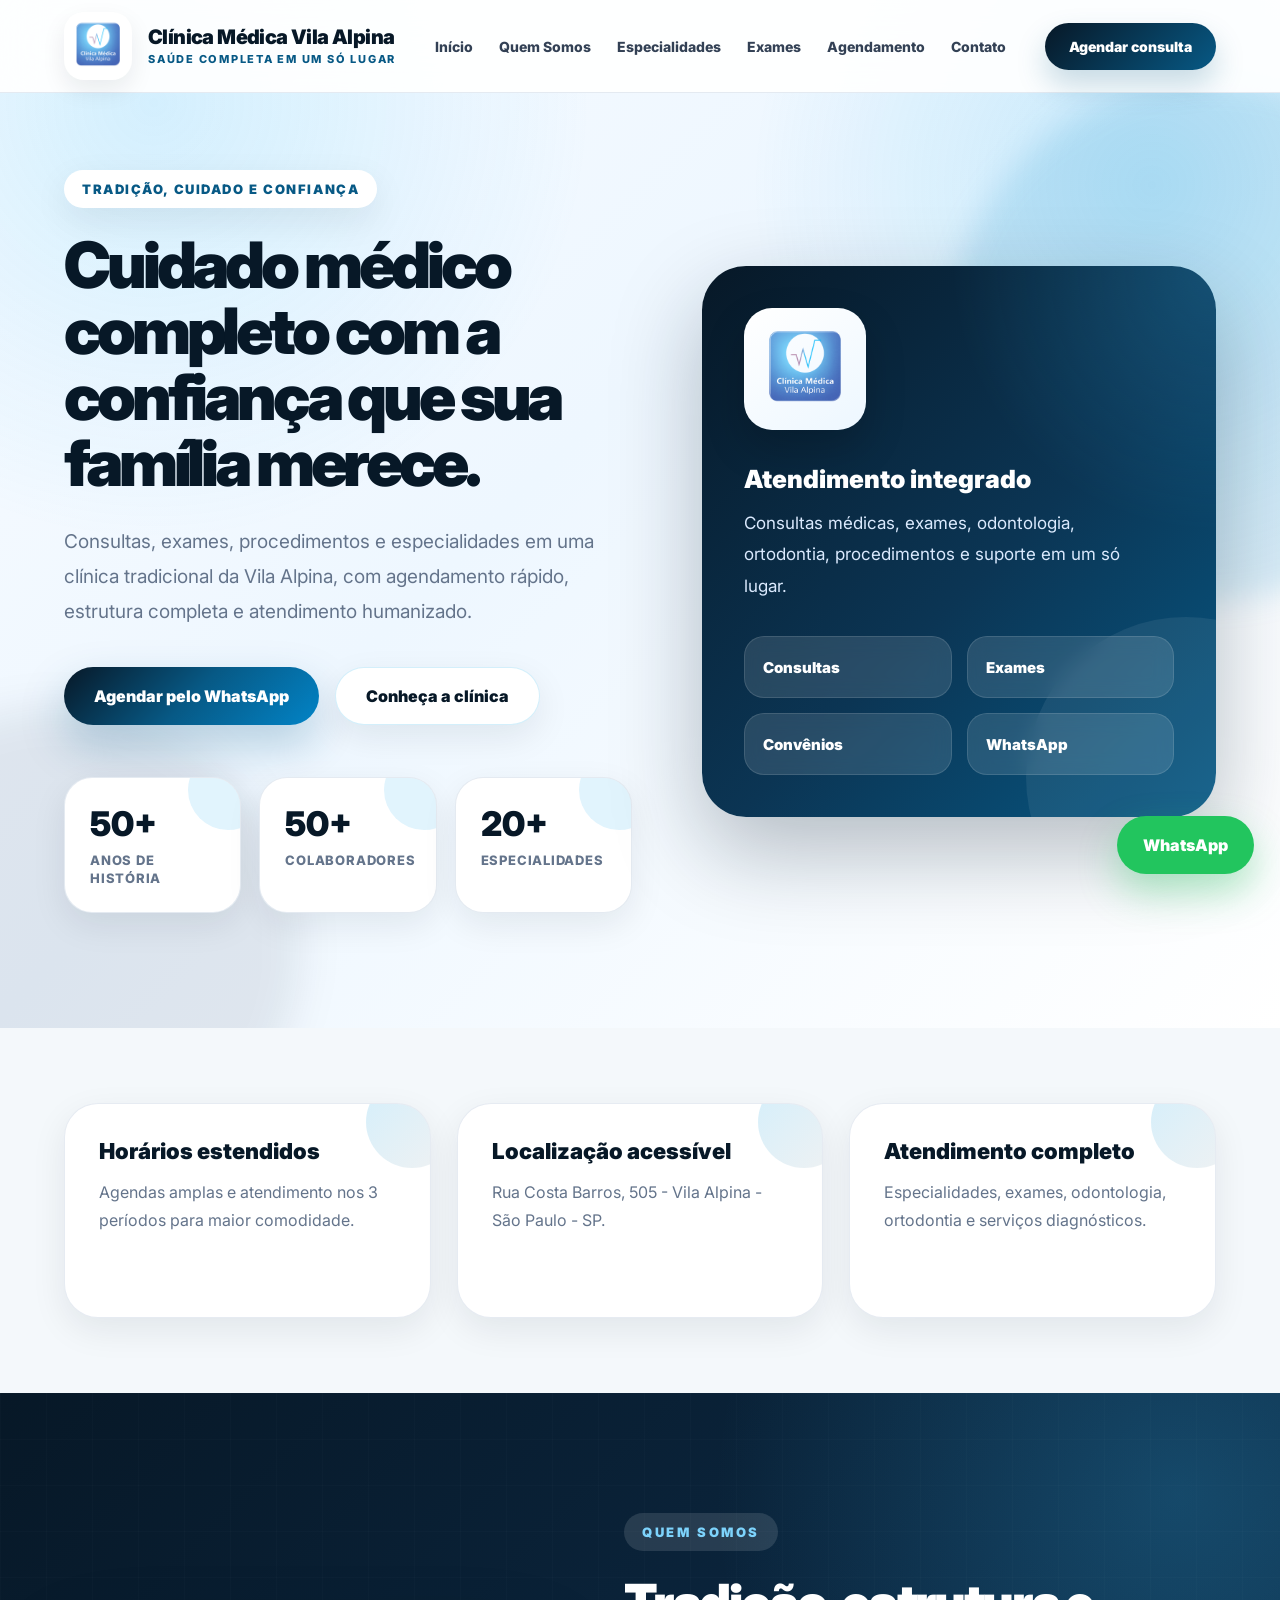
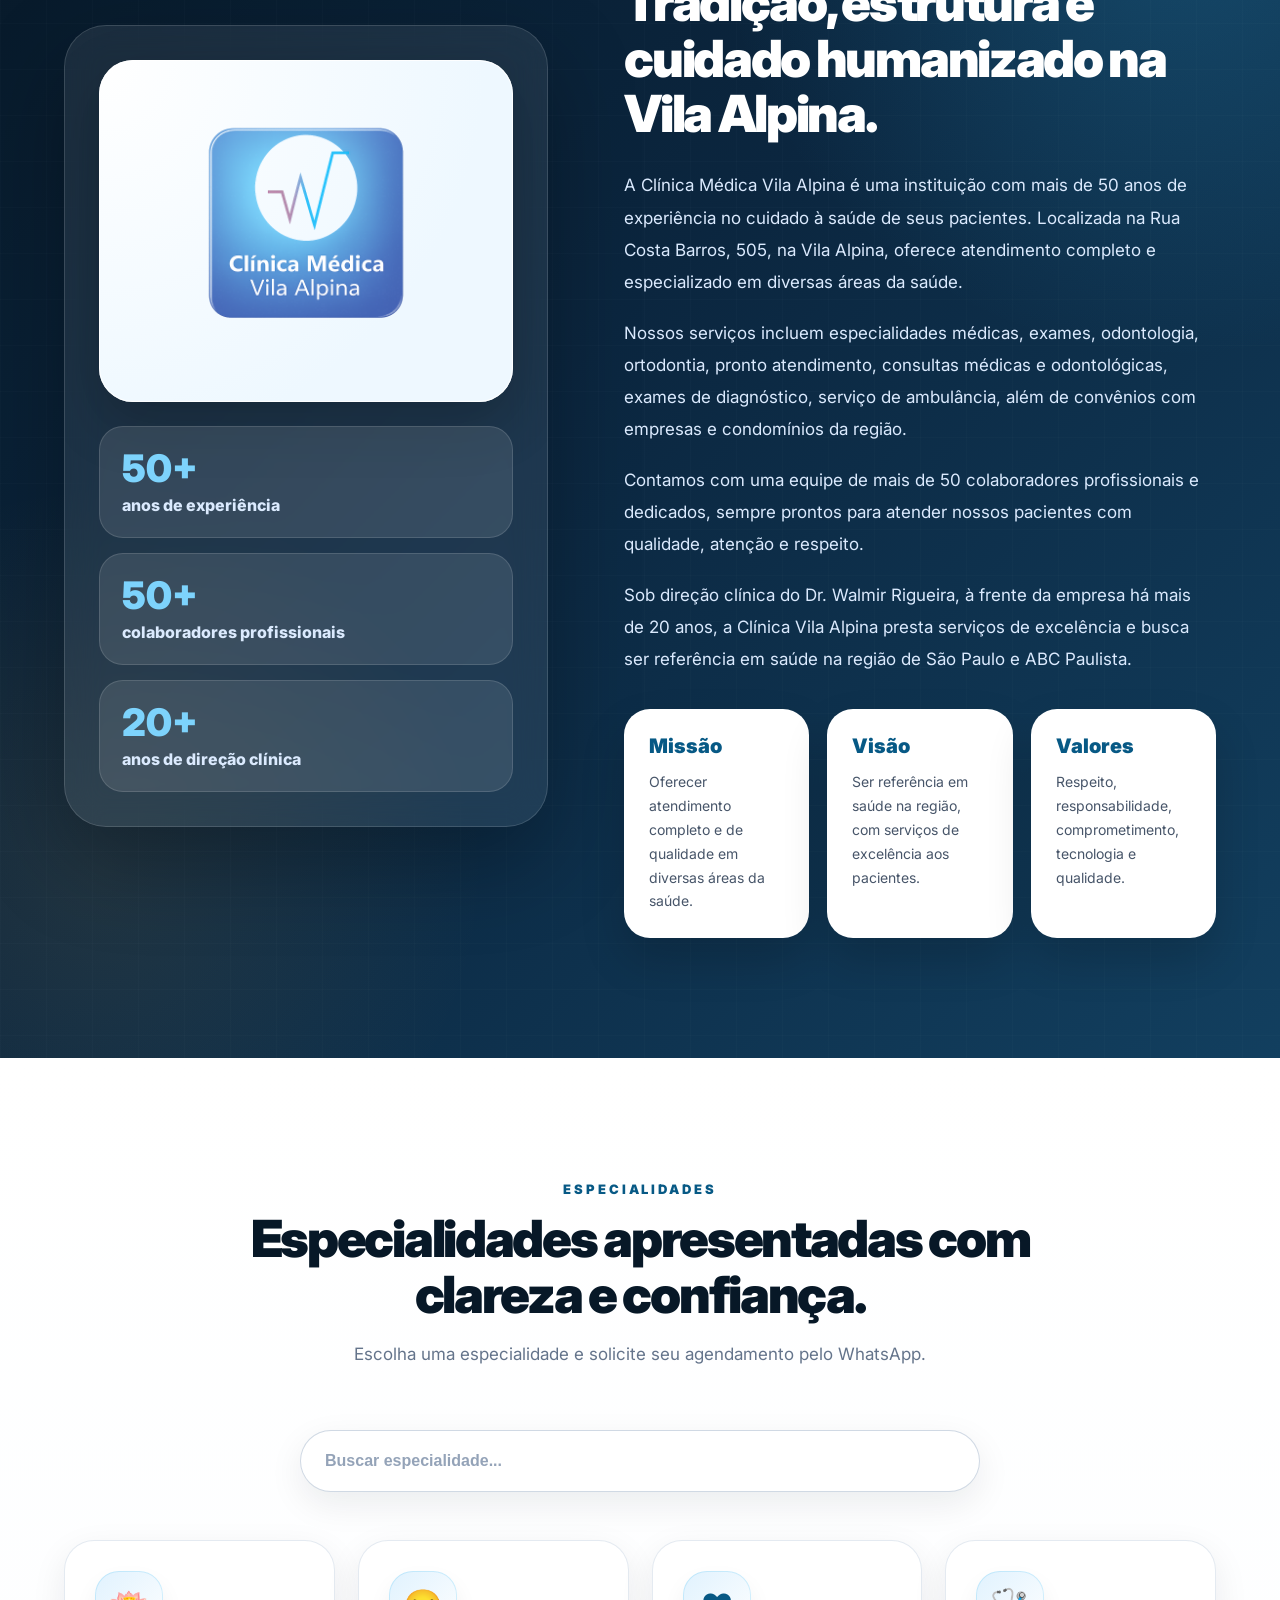
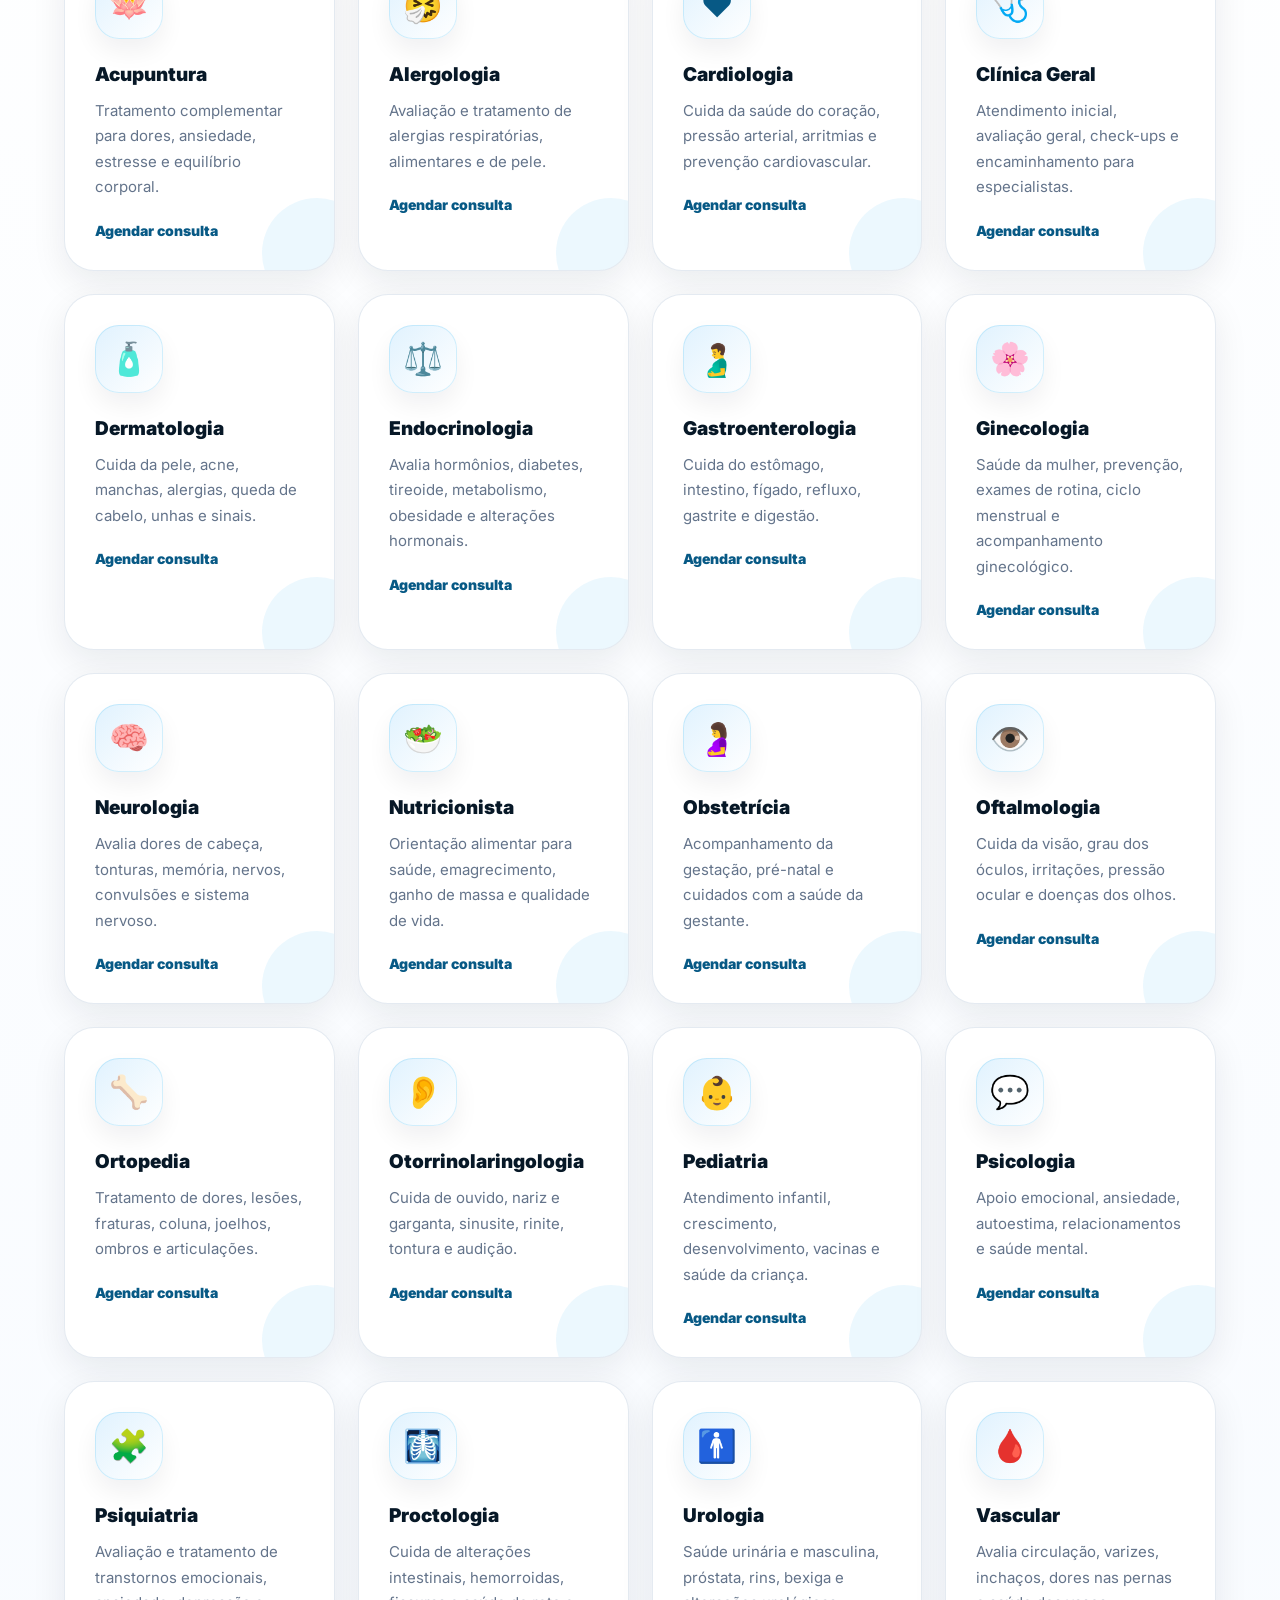
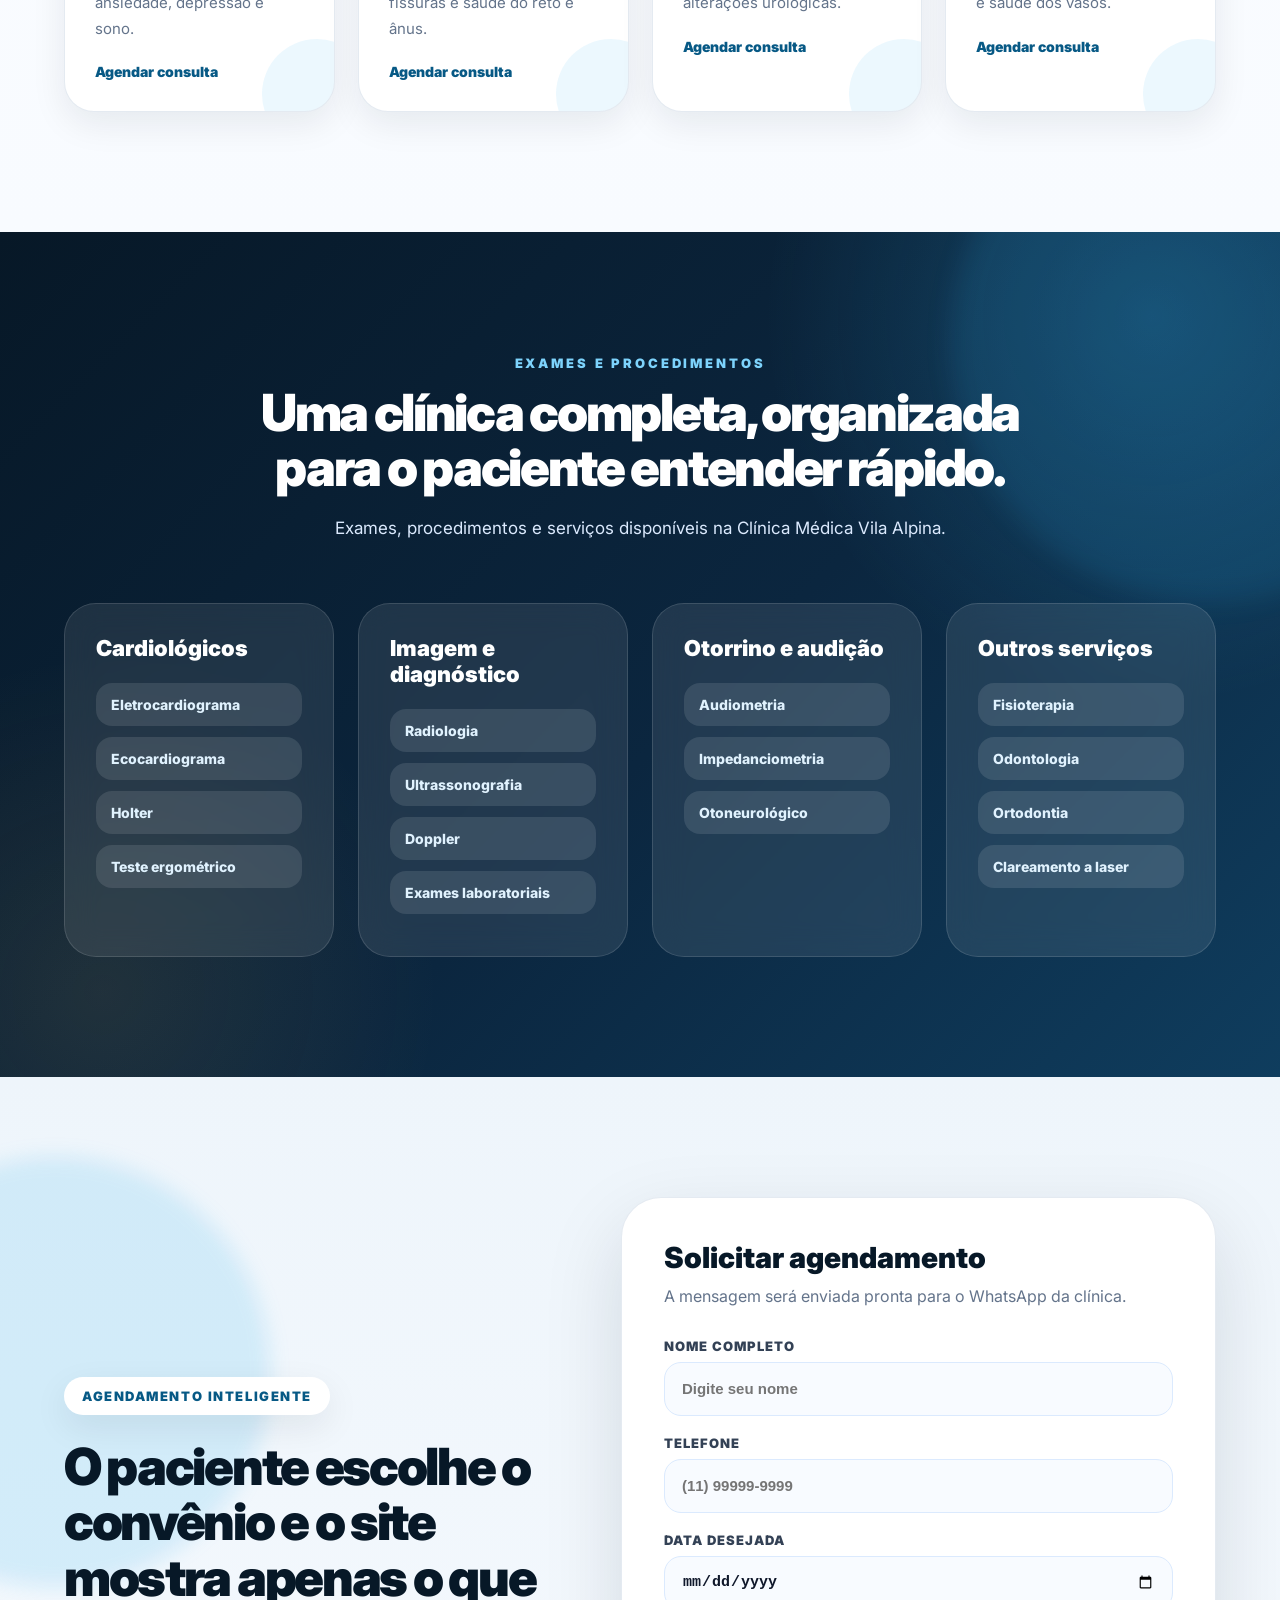
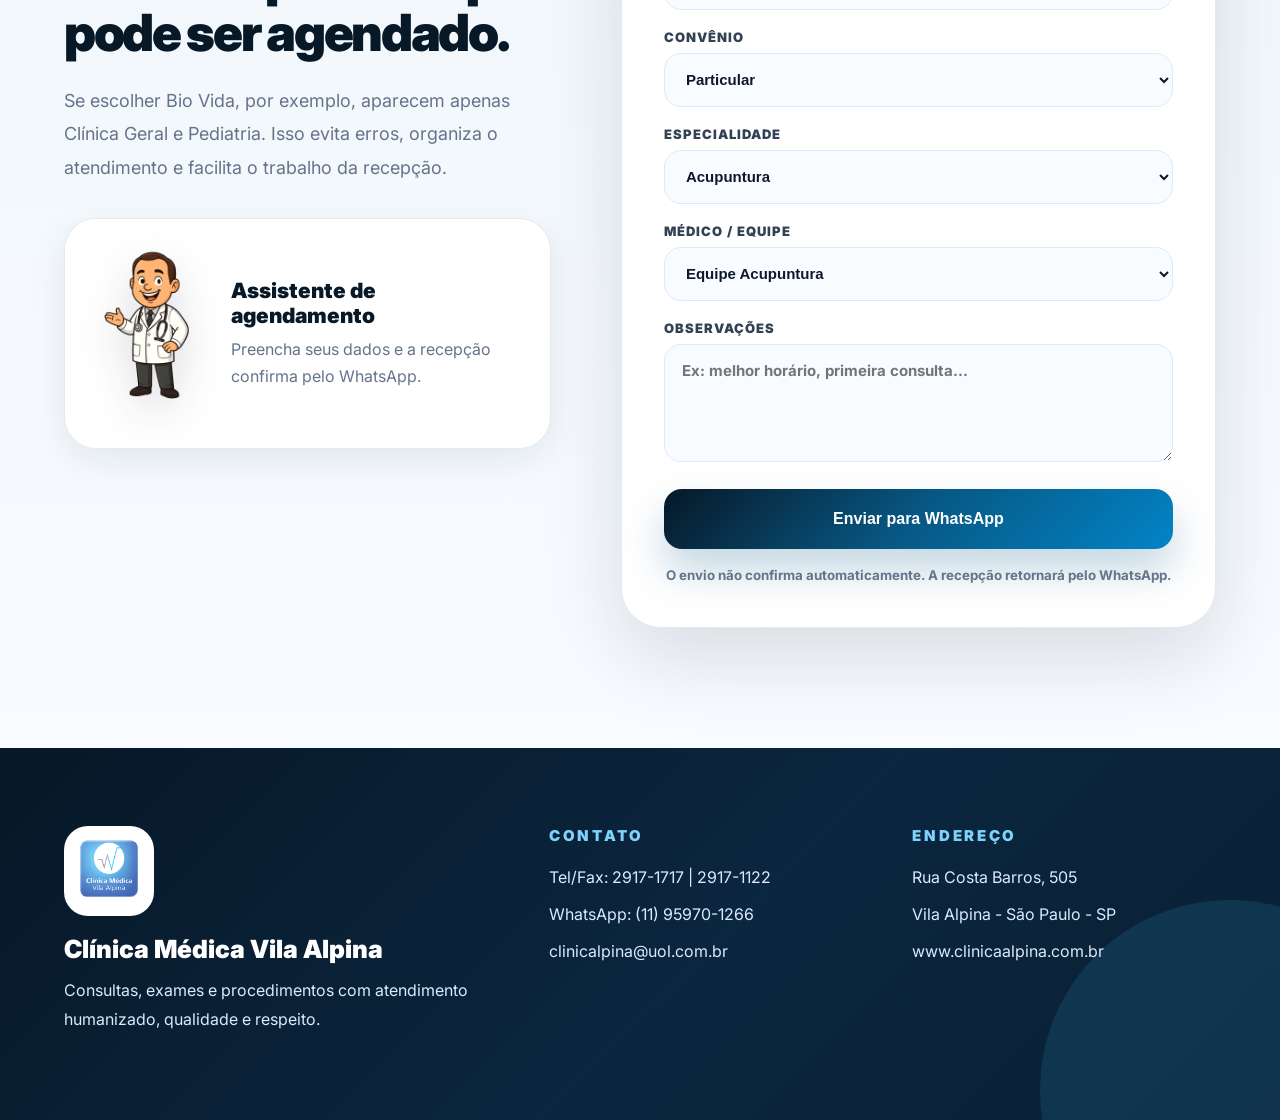
==== index.html @ 96d32e95 "Adicionando CSS e JAVA do site" ====
<!DOCTYPE html>
<html lang="pt-BR">
<head>
  <meta charset="UTF-8" />
  <meta name="viewport" content="width=device-width, initial-scale=1.0" />
  <title>Clínica Médica Vila Alpina</title>

  <link rel="stylesheet" href="src/css/style.css" />

  <link rel="preconnect" href="https://fonts.googleapis.com">
  <link rel="preconnect" href="https://fonts.gstatic.com" crossorigin>
  <link href="https://fonts.googleapis.com/css2?family=Inter:wght@400;500;600;700;800;900&display=swap" rel="stylesheet">
</head>

<body>

  <header class="header">
    <div class="container header-content">
      <div class="logo-area">
        <img src="src/assets/logo.png" alt="Clínica Médica Vila Alpina" class="logo">

        <div>
          <h2>Clínica Médica Vila Alpina</h2>
          <p>Saúde completa em um só lugar</p>
        </div>
      </div>

      <nav class="nav">
        <a href="#inicio">Início</a>
        <a href="#quem-somos">Quem Somos</a>
        <a href="#especialidades">Especialidades</a>
        <a href="#exames">Exames</a>
        <a href="#agendamento">Agendamento</a>
        <a href="#contato">Contato</a>
      </nav>

      <a href="#agendamento" class="btn-header">Agendar consulta</a>
    </div>
  </header>

  <main>

    <section id="inicio" class="hero">
      <div class="container hero-content">

        <div class="hero-text">
          <span class="tag">Tradição, cuidado e confiança</span>

          <h1>Cuidado médico completo com a confiança que sua família merece.</h1>

          <p>
            Consultas, exames, procedimentos e especialidades em uma clínica tradicional da Vila Alpina,
            com agendamento rápido, estrutura completa e atendimento humanizado.
          </p>

          <div class="hero-buttons">
            <a href="#agendamento" class="btn-primary">Agendar pelo WhatsApp</a>
            <a href="#quem-somos" class="btn-secondary">Conheça a clínica</a>
          </div>

          <div class="stats">
            <div>
              <strong>50+</strong>
              <span>anos de história</span>
            </div>

            <div>
              <strong>50+</strong>
              <span>colaboradores</span>
            </div>

            <div>
              <strong>20+</strong>
              <span>especialidades</span>
            </div>
          </div>
        </div>

        <div class="hero-card">
          <div class="card-glass">
            <div class="hero-logo-box">
              <img src="src/assets/logo.png" alt="Logo Clínica" class="hero-logo">
            </div>

            <h3>Atendimento integrado</h3>

            <p>
              Consultas médicas, exames, odontologia, ortodontia, procedimentos e suporte
              em um só lugar.
            </p>

            <div class="mini-cards">
              <div>Consultas</div>
              <div>Exames</div>
              <div>Convênios</div>
              <div>WhatsApp</div>
            </div>
          </div>
        </div>

      </div>
    </section>

    <section class="info-section">
      <div class="container info-grid">

        <div class="info-card">
          <h3>Horários estendidos</h3>
          <p>Agendas amplas e atendimento nos 3 períodos para maior comodidade.</p>
        </div>

        <div class="info-card">
          <h3>Localização acessível</h3>
          <p>Rua Costa Barros, 505 - Vila Alpina - São Paulo - SP.</p>
        </div>

        <div class="info-card">
          <h3>Atendimento completo</h3>
          <p>Especialidades, exames, odontologia, ortodontia e serviços diagnósticos.</p>
        </div>

      </div>
    </section>

    <section id="quem-somos" class="section quem-somos">
      <div class="container quem-grid">

        <div class="quem-card-logo">
          <div class="logo-frame">
            <img src="src/assets/logo.png" alt="Clínica Médica Vila Alpina">
          </div>

          <div class="quem-numeros">
            <div>
              <strong>50+</strong>
              <span>anos de experiência</span>
            </div>

            <div>
              <strong>50+</strong>
              <span>colaboradores profissionais</span>
            </div>

            <div>
              <strong>20+</strong>
              <span>anos de direção clínica</span>
            </div>
          </div>
        </div>

        <div class="quem-texto">
          <span class="tag-dark">Quem Somos</span>

          <h2>Tradição, estrutura e cuidado humanizado na Vila Alpina.</h2>

          <p>
            A Clínica Médica Vila Alpina é uma instituição com mais de 50 anos de experiência
            no cuidado à saúde de seus pacientes. Localizada na Rua Costa Barros, 505, na Vila Alpina,
            oferece atendimento completo e especializado em diversas áreas da saúde.
          </p>

          <p>
            Nossos serviços incluem especialidades médicas, exames, odontologia, ortodontia,
            pronto atendimento, consultas médicas e odontológicas, exames de diagnóstico,
            serviço de ambulância, além de convênios com empresas e condomínios da região.
          </p>

          <p>
            Contamos com uma equipe de mais de 50 colaboradores profissionais e dedicados,
            sempre prontos para atender nossos pacientes com qualidade, atenção e respeito.
          </p>

          <p>
            Sob direção clínica do Dr. Walmir Rigueira, à frente da empresa há mais de 20 anos,
            a Clínica Vila Alpina presta serviços de excelência e busca ser referência em saúde
            na região de São Paulo e ABC Paulista.
          </p>

          <div class="missao-grid">
            <div>
              <h3>Missão</h3>
              <p>Oferecer atendimento completo e de qualidade em diversas áreas da saúde.</p>
            </div>

            <div>
              <h3>Visão</h3>
              <p>Ser referência em saúde na região, com serviços de excelência aos pacientes.</p>
            </div>

            <div>
              <h3>Valores</h3>
              <p>Respeito, responsabilidade, comprometimento, tecnologia e qualidade.</p>
            </div>
          </div>
        </div>

      </div>
    </section>

    <section id="especialidades" class="section white">
      <div class="container">

        <div class="section-title">
          <span>Especialidades</span>
          <h2>Especialidades apresentadas com clareza e confiança.</h2>
          <p>Escolha uma especialidade e solicite seu agendamento pelo WhatsApp.</p>
        </div>

        <input
          type="text"
          id="buscarEspecialidade"
          class="search-input"
          placeholder="Buscar especialidade..."
        >

        <div class="cards-grid" id="listaEspecialidades"></div>

      </div>
    </section>

    <section id="exames" class="section dark">
      <div class="container">

        <div class="section-title light">
          <span>Exames e procedimentos</span>
          <h2>Uma clínica completa, organizada para o paciente entender rápido.</h2>
          <p>Exames, procedimentos e serviços disponíveis na Clínica Médica Vila Alpina.</p>
        </div>

        <div class="procedure-groups">

          <div class="procedure-card">
            <h3>Cardiológicos</h3>
            <p>Eletrocardiograma</p>
            <p>Ecocardiograma</p>
            <p>Holter</p>
            <p>Teste ergométrico</p>
          </div>

          <div class="procedure-card">
            <h3>Imagem e diagnóstico</h3>
            <p>Radiologia</p>
            <p>Ultrassonografia</p>
            <p>Doppler</p>
            <p>Exames laboratoriais</p>
          </div>

          <div class="procedure-card">
            <h3>Otorrino e audição</h3>
            <p>Audiometria</p>
            <p>Impedanciometria</p>
            <p>Otoneurológico</p>
          </div>

          <div class="procedure-card">
            <h3>Outros serviços</h3>
            <p>Fisioterapia</p>
            <p>Odontologia</p>
            <p>Ortodontia</p>
            <p>Clareamento a laser</p>
          </div>

        </div>

      </div>
    </section>

    <section id="agendamento" class="section agendamento">
      <div class="container agendamento-grid">

        <div class="agendamento-text">
          <span class="tag">Agendamento inteligente</span>

          <h2>O paciente escolhe o convênio e o site mostra apenas o que pode ser agendado.</h2>

          <p>
            Se escolher Bio Vida, por exemplo, aparecem apenas Clínica Geral e Pediatria.
            Isso evita erros, organiza o atendimento e facilita o trabalho da recepção.
          </p>

          <div class="boneco-box">
            <img src="src/assets/boneco.png" alt="Assistente de agendamento">

            <div>
              <h3>Assistente de agendamento</h3>
              <p>Preencha seus dados e a recepção confirma pelo WhatsApp.</p>
            </div>
          </div>
        </div>

        <form class="form-card" id="formAgendamento">

          <h3>Solicitar agendamento</h3>

          <p>A mensagem será enviada pronta para o WhatsApp da clínica.</p>

          <label for="nome">Nome completo</label>
          <input type="text" id="nome" required placeholder="Digite seu nome">

          <label for="telefone">Telefone</label>
          <input type="text" id="telefone" required placeholder="(11) 99999-9999">

          <label for="data">Data desejada</label>
          <input type="date" id="data" required>

          <label for="convenio">Convênio</label>
          <select id="convenio" required></select>

          <label for="especialidade">Especialidade</label>
          <select id="especialidade" required></select>

          <label for="medico">Médico / Equipe</label>
          <select id="medico" required></select>

          <label for="observacao">Observações</label>
          <textarea id="observacao" placeholder="Ex: melhor horário, primeira consulta..."></textarea>

          <button type="submit">Enviar para WhatsApp</button>

          <small>
            O envio não confirma automaticamente. A recepção retornará pelo WhatsApp.
          </small>

        </form>

      </div>
    </section>

  </main>

  <footer id="contato" class="footer">
    <div class="container footer-grid">

      <div>
        <img src="src/assets/logo.png" alt="Clínica Médica Vila Alpina" class="footer-logo">

        <h3>Clínica Médica Vila Alpina</h3>

        <p>
          Consultas, exames e procedimentos com atendimento humanizado,
          qualidade e respeito.
        </p>
      </div>

      <div>
        <h4>Contato</h4>
        <p>Tel/Fax: 2917-1717 | 2917-1122</p>
        <p>WhatsApp: (11) 95970-1266</p>
        <p>clinicalpina@uol.com.br</p>
      </div>

      <div>
        <h4>Endereço</h4>
        <p>Rua Costa Barros, 505</p>
        <p>Vila Alpina - São Paulo - SP</p>
        <p>www.clinicaalpina.com.br</p>
      </div>

    </div>
  </footer>

  <a href="#agendamento" class="whatsapp-float">WhatsApp</a>

  <script src="src/js/script.js"></script>
</body>
</html>
---- src/css/style.css ----
* {
    margin: 0;
    padding: 0;
    box-sizing: border-box;
}

:root {
    --azul-noite: #071827;
    --azul-profundo: #0b263f;
    --azul-medio: #075985;
    --azul-vivo: #0284c7;
    --azul-claro: #e0f2fe;
    --ciano: #38bdf8;

    --branco: #ffffff;
    --gelo: #f4f8fb;
    --cinza-claro: #e5e7eb;
    --cinza-texto: #64748b;
    --texto: #0f172a;

    --dourado: #d6a84f;
    --verde-whats: #22c55e;

    --sombra-suave: 0 12px 35px rgba(15, 23, 42, 0.08);
    --sombra-media: 0 20px 60px rgba(15, 23, 42, 0.14);
    --sombra-forte: 0 35px 90px rgba(7, 24, 39, 0.28);
}

html {
    scroll-behavior: smooth;
}

body {
    font-family: 'Inter', Arial, Helvetica, sans-serif;
    background: var(--gelo);
    color: var(--texto);
    overflow-x: hidden;
}

body::selection {
    background: var(--azul-vivo);
    color: white;
}

a {
    text-decoration: none;
}

img {
    max-width: 100%;
    display: block;
}

.container {
    width: 90%;
    max-width: 1300px;
    margin: 0 auto;
}

/* HEADER */

.header {
    position: fixed;
    width: 100%;
    top: 0;
    left: 0;
    z-index: 1000;
    background: rgba(255, 255, 255, 0.92);
    backdrop-filter: blur(22px);
    border-bottom: 1px solid rgba(226, 232, 240, 0.9);
    transition: 0.3s ease;
}

.header-content {
    min-height: 92px;
    display: flex;
    align-items: center;
    justify-content: space-between;
    gap: 24px;
}

.logo-area {
    display: flex;
    align-items: center;
    gap: 16px;
}

.logo {
    width: 68px;
    height: 68px;
    object-fit: contain;
    padding: 6px;
    background: white;
    border-radius: 20px;
    box-shadow: 0 10px 25px rgba(15, 23, 42, 0.08);
}

.logo-area h2 {
    font-size: 20px;
    line-height: 1.15;
    font-weight: 900;
    letter-spacing: -0.03em;
    color: var(--azul-noite);
}

.logo-area p {
    margin-top: 3px;
    font-size: 11px;
    font-weight: 800;
    text-transform: uppercase;
    letter-spacing: 0.16em;
    color: var(--azul-medio);
}

.nav {
    display: flex;
    align-items: center;
    gap: 26px;
}

.nav a {
    position: relative;
    font-size: 14px;
    font-weight: 800;
    color: #334155;
    transition: 0.25s ease;
}

.nav a::after {
    content: "";
    position: absolute;
    left: 0;
    bottom: -8px;
    width: 0;
    height: 3px;
    border-radius: 50px;
    background: linear-gradient(90deg, var(--azul-medio), var(--ciano));
    transition: 0.25s ease;
}

.nav a:hover {
    color: var(--azul-medio);
}

.nav a:hover::after {
    width: 100%;
}

.btn-header {
    display: inline-flex;
    align-items: center;
    justify-content: center;
    padding: 15px 24px;
    border-radius: 999px;
    color: white;
    font-size: 14px;
    font-weight: 900;
    background: linear-gradient(135deg, var(--azul-noite), var(--azul-medio));
    box-shadow: 0 15px 30px rgba(7, 89, 133, 0.22);
    transition: 0.25s ease;
    white-space: nowrap;
}

.btn-header:hover {
    transform: translateY(-3px);
    box-shadow: 0 22px 42px rgba(7, 89, 133, 0.28);
}

/* HERO */

.hero {
    position: relative;
    padding-top: 170px;
    padding-bottom: 115px;
    background:
        radial-gradient(circle at 12% 10%, rgba(56, 189, 248, 0.18), transparent 30%),
        radial-gradient(circle at 90% 18%, rgba(14, 165, 233, 0.2), transparent 28%),
        linear-gradient(135deg, #f8fbff 0%, #eef7ff 44%, #ffffff 100%);
    overflow: hidden;
}

.hero::before {
    content: "";
    position: absolute;
    width: 520px;
    height: 520px;
    border-radius: 50%;
    right: -190px;
    top: 80px;
    background: rgba(2, 132, 199, 0.14);
    filter: blur(15px);
}

.hero::after {
    content: "";
    position: absolute;
    width: 480px;
    height: 480px;
    border-radius: 50%;
    left: -180px;
    bottom: -160px;
    background: rgba(7, 24, 39, 0.08);
    filter: blur(20px);
}

.hero-content {
    position: relative;
    z-index: 2;
    display: grid;
    grid-template-columns: 1.05fr 0.95fr;
    align-items: center;
    gap: 70px;
}

.tag {
    display: inline-flex;
    align-items: center;
    gap: 8px;
    margin-bottom: 24px;
    padding: 11px 18px;
    border-radius: 999px;
    background: white;
    color: var(--azul-medio);
    font-size: 13px;
    font-weight: 900;
    text-transform: uppercase;
    letter-spacing: 0.12em;
    box-shadow: var(--sombra-suave);
}

.hero h1 {
    max-width: 720px;
    font-size: clamp(42px, 5vw, 72px);
    line-height: 1.03;
    font-weight: 900;
    letter-spacing: -0.065em;
    color: var(--azul-noite);
}

.hero-text > p {
    max-width: 660px;
    margin-top: 28px;
    font-size: 19px;
    line-height: 1.85;
    color: var(--cinza-texto);
}

.hero-buttons {
    margin-top: 38px;
    display: flex;
    align-items: center;
    gap: 16px;
    flex-wrap: wrap;
}

.btn-primary,
.btn-secondary {
    display: inline-flex;
    align-items: center;
    justify-content: center;
    min-height: 58px;
    padding: 0 30px;
    border-radius: 999px;
    font-weight: 900;
    transition: 0.25s ease;
}

.btn-primary {
    color: white;
    background: linear-gradient(135deg, var(--azul-noite), var(--azul-medio), var(--azul-vivo));
    box-shadow: 0 20px 45px rgba(7, 89, 133, 0.25);
}

.btn-primary:hover {
    transform: translateY(-4px);
    box-shadow: 0 30px 65px rgba(7, 89, 133, 0.32);
}

.btn-secondary {
    color: var(--azul-noite);
    background: white;
    border: 1px solid rgba(14, 165, 233, 0.18);
    box-shadow: var(--sombra-suave);
}

.btn-secondary:hover {
    transform: translateY(-4px);
    border-color: rgba(2, 132, 199, 0.35);
}

.stats {
    margin-top: 52px;
    display: grid;
    grid-template-columns: repeat(3, 1fr);
    gap: 18px;
    max-width: 690px;
}

.stats div {
    position: relative;
    overflow: hidden;
    min-height: 124px;
    padding: 25px;
    border-radius: 28px;
    background: white;
    border: 1px solid rgba(226, 232, 240, 0.9);
    box-shadow: var(--sombra-suave);
}

.stats div::before {
    content: "";
    position: absolute;
    width: 80px;
    height: 80px;
    right: -28px;
    top: -28px;
    border-radius: 50%;
    background: rgba(14, 165, 233, 0.12);
}

.stats strong {
    display: block;
    font-size: 34px;
    font-weight: 900;
    color: var(--azul-noite);
}

.stats span {
    display: block;
    margin-top: 7px;
    font-size: 13px;
    font-weight: 800;
    line-height: 1.4;
    color: #64748b;
    text-transform: uppercase;
    letter-spacing: 0.06em;
}

/* HERO CARD */

.hero-card {
    display: flex;
    justify-content: center;
}

.card-glass {
    width: 100%;
    max-width: 545px;
    position: relative;
    overflow: hidden;
    padding: 42px;
    border-radius: 44px;
    background:
        radial-gradient(circle at top right, rgba(56, 189, 248, 0.22), transparent 35%),
        linear-gradient(135deg, #071827 0%, #0b3554 55%, #075985 100%);
    color: white;
    box-shadow: var(--sombra-forte);
}

.card-glass::before {
    content: "";
    position: absolute;
    width: 320px;
    height: 320px;
    border-radius: 50%;
    background: rgba(255, 255, 255, 0.07);
    right: -130px;
    bottom: -120px;
}

.hero-logo-box {
    width: 122px;
    height: 122px;
    display: flex;
    align-items: center;
    justify-content: center;
    margin-bottom: 34px;
    padding: 15px;
    border-radius: 28px;
    background: linear-gradient(145deg, white, #edf7ff);
    box-shadow: 0 18px 40px rgba(0, 0, 0, 0.18);
}

.hero-logo {
    width: 100%;
    height: 100%;
    object-fit: contain;
}

.card-glass h3 {
    position: relative;
    font-size: 25px;
    font-weight: 900;
    margin-bottom: 14px;
}

.card-glass p {
    position: relative;
    max-width: 420px;
    font-size: 17px;
    line-height: 1.85;
    color: #dbeafe;
}

.mini-cards {
    position: relative;
    margin-top: 34px;
    display: grid;
    grid-template-columns: repeat(2, 1fr);
    gap: 15px;
}

.mini-cards div {
    min-height: 62px;
    display: flex;
    align-items: center;
    padding: 18px;
    border-radius: 20px;
    background: rgba(255, 255, 255, 0.12);
    border: 1px solid rgba(255, 255, 255, 0.12);
    color: white;
    font-size: 15px;
    font-weight: 900;
    backdrop-filter: blur(10px);
    transition: 0.25s ease;
}

.mini-cards div:hover {
    background: rgba(255, 255, 255, 0.2);
    transform: translateY(-3px);
}

/* INFO */

.info-section {
    position: relative;
    padding: 75px 0;
    background: var(--gelo);
}

.info-grid {
    display: grid;
    grid-template-columns: repeat(3, 1fr);
    gap: 26px;
}

.info-card {
    position: relative;
    overflow: hidden;
    min-height: 215px;
    padding: 34px;
    border-radius: 34px;
    background: white;
    border: 1px solid rgba(226, 232, 240, 0.85);
    box-shadow: var(--sombra-suave);
    transition: 0.28s ease;
}

.info-card::before {
    content: "";
    position: absolute;
    width: 92px;
    height: 92px;
    right: -28px;
    top: -28px;
    border-radius: 50%;
    background: linear-gradient(135deg, rgba(14, 165, 233, 0.18), rgba(7, 24, 39, 0.06));
}

.info-card h3 {
    position: relative;
    font-size: 22px;
    font-weight: 900;
    color: var(--azul-noite);
    margin-bottom: 14px;
}

.info-card p {
    position: relative;
    line-height: 1.75;
    font-size: 16px;
    color: var(--cinza-texto);
}

.info-card:hover {
    transform: translateY(-8px);
    box-shadow: var(--sombra-media);
}

/* SEÇÕES */

.section {
    padding: 120px 0;
}

.white {
    background: linear-gradient(180deg, white 0%, #f8fbff 100%);
}

.section-title {
    max-width: 860px;
    margin: 0 auto 60px;
    text-align: center;
}

.section-title span {
    display: inline-block;
    color: var(--azul-medio);
    font-size: 13px;
    font-weight: 900;
    text-transform: uppercase;
    letter-spacing: 0.22em;
    margin-bottom: 14px;
}

.section-title h2 {
    font-size: clamp(34px, 4vw, 52px);
    line-height: 1.08;
    letter-spacing: -0.045em;
    font-weight: 900;
    color: var(--azul-noite);
}

.section-title p {
    margin-top: 18px;
    font-size: 17px;
    line-height: 1.75;
    color: var(--cinza-texto);
}

/* QUEM SOMOS */

.quem-somos {
    position: relative;
    overflow: hidden;
    background:
        radial-gradient(circle at 92% 8%, rgba(56, 189, 248, 0.22), transparent 28%),
        radial-gradient(circle at 8% 85%, rgba(214, 168, 79, 0.11), transparent 24%),
        linear-gradient(135deg, #071827 0%, #0b263f 45%, #123f5f 100%);
    color: white;
}

.quem-somos::before {
    content: "";
    position: absolute;
    inset: 0;
    background-image:
        linear-gradient(rgba(255, 255, 255, 0.035) 1px, transparent 1px),
        linear-gradient(90deg, rgba(255, 255, 255, 0.035) 1px, transparent 1px);
    background-size: 46px 46px;
    opacity: 0.45;
}

.quem-grid {
    position: relative;
    z-index: 2;
    display: grid;
    grid-template-columns: 0.9fr 1.1fr;
    gap: 76px;
    align-items: center;
}

.quem-card-logo {
    padding: 34px;
    border-radius: 42px;
    background: rgba(255, 255, 255, 0.08);
    border: 1px solid rgba(255, 255, 255, 0.14);
    backdrop-filter: blur(18px);
    box-shadow: 0 35px 90px rgba(0, 0, 0, 0.28);
}

.logo-frame {
    min-height: 320px;
    display: flex;
    align-items: center;
    justify-content: center;
    padding: 46px;
    border-radius: 34px;
    background: radial-gradient(circle at top left, #ffffff, #eef8ff 72%);
    box-shadow:
        inset 0 0 0 1px rgba(255, 255, 255, 0.9),
        0 20px 55px rgba(0, 0, 0, 0.22);
}

.logo-frame img {
    width: 250px;
    object-fit: contain;
}

.quem-numeros {
    margin-top: 24px;
    display: grid;
    gap: 15px;
}

.quem-numeros div {
    padding: 22px;
    border-radius: 24px;
    background: rgba(255, 255, 255, 0.105);
    border: 1px solid rgba(255, 255, 255, 0.13);
}

.quem-numeros strong {
    display: block;
    font-size: 38px;
    line-height: 1;
    font-weight: 900;
    color: #7dd3fc;
}

.quem-numeros span {
    display: block;
    margin-top: 8px;
    color: #dbeafe;
    font-weight: 800;
}

.tag-dark {
    display: inline-flex;
    padding: 11px 18px;
    border-radius: 999px;
    margin-bottom: 24px;
    background: rgba(255, 255, 255, 0.12);
    color: #7dd3fc;
    font-size: 13px;
    font-weight: 900;
    text-transform: uppercase;
    letter-spacing: 0.2em;
}

.quem-texto h2 {
    max-width: 760px;
    font-size: clamp(34px, 4vw, 54px);
    line-height: 1.08;
    font-weight: 900;
    letter-spacing: -0.045em;
    margin-bottom: 28px;
}

.quem-texto > p {
    color: #dbeafe;
    font-size: 17px;
    line-height: 1.9;
    margin-bottom: 18px;
}

.missao-grid {
    margin-top: 34px;
    display: grid;
    grid-template-columns: repeat(3, 1fr);
    gap: 18px;
}

.missao-grid div {
    min-height: 190px;
    padding: 25px;
    border-radius: 26px;
    background: white;
    color: var(--texto);
    box-shadow: 0 22px 45px rgba(0, 0, 0, 0.16);
}

.missao-grid h3 {
    color: var(--azul-medio);
    font-size: 20px;
    font-weight: 900;
    margin-bottom: 12px;
}

.missao-grid p {
    color: #475569;
    font-size: 14px;
    line-height: 1.7;
}

/* ESPECIALIDADES */

.search-input {
    width: 100%;
    max-width: 680px;
    height: 62px;
    display: block;
    margin: 0 auto 48px;
    padding: 0 24px;
    border: 1px solid rgba(203, 213, 225, 0.9);
    outline: none;
    border-radius: 999px;
    background: white;
    color: var(--texto);
    font-size: 16px;
    font-weight: 700;
    box-shadow: var(--sombra-suave);
    transition: 0.25s ease;
}

.search-input::placeholder {
    color: #94a3b8;
}

.search-input:focus {
    border-color: var(--azul-vivo);
    box-shadow: 0 0 0 5px rgba(14, 165, 233, 0.15), var(--sombra-suave);
}

.cards-grid {
    display: grid;
    grid-template-columns: repeat(4, 1fr);
    gap: 23px;
}

.card {
    position: relative;
    overflow: hidden;
    min-height: 305px;
    padding: 30px;
    border-radius: 30px;
    background: white;
    border: 1px solid rgba(226, 232, 240, 0.9);
    box-shadow: var(--sombra-suave);
    transition: 0.28s ease;
}

.card::after {
    content: "";
    position: absolute;
    right: -38px;
    bottom: -38px;
    width: 110px;
    height: 110px;
    border-radius: 50%;
    background: rgba(14, 165, 233, 0.08);
    transition: 0.28s ease;
}

.card-icon {
    position: relative;
    z-index: 2;
    width: 68px;
    height: 68px;
    display: flex;
    align-items: center;
    justify-content: center;
    margin-bottom: 24px;
    border-radius: 24px;
    background: linear-gradient(135deg, #e0f2fe, #ffffff);
    color: var(--azul-medio);
    font-size: 32px;
    font-weight: 900;
    box-shadow:
        inset 0 0 0 1px rgba(14, 165, 233, 0.16),
        0 12px 24px rgba(15, 23, 42, 0.06);
}

.card h3 {
    position: relative;
    z-index: 2;
    font-size: 19px;
    font-weight: 900;
    color: var(--azul-noite);
    margin-bottom: 12px;
}

.card p {
    position: relative;
    z-index: 2;
    line-height: 1.7;
    color: #64748b;
    font-size: 15px;
}

.card-link {
    position: relative;
    z-index: 2;
    display: inline-flex;
    margin-top: 22px;
    color: var(--azul-medio);
    font-size: 14px;
    font-weight: 900;
    transition: 0.25s ease;
}

.card-link:hover {
    color: var(--azul-vivo);
    transform: translateX(4px);
}

.card:hover {
    transform: translateY(-8px);
    box-shadow: var(--sombra-media);
    border-color: rgba(2, 132, 199, 0.28);
}

.card:hover::after {
    transform: scale(1.4);
}

/* EXAMES */

.dark {
    position: relative;
    overflow: hidden;
    background:
        radial-gradient(circle at 90% 10%, rgba(56, 189, 248, 0.22), transparent 28%),
        radial-gradient(circle at 8% 90%, rgba(214, 168, 79, 0.11), transparent 24%),
        linear-gradient(135deg, #071827 0%, #0b263f 55%, #0f3d5e 100%);
}

.dark::before {
    content: "";
    position: absolute;
    width: 520px;
    height: 520px;
    right: -190px;
    top: -150px;
    border-radius: 50%;
    background: rgba(56, 189, 248, 0.1);
    filter: blur(12px);
}

.light span {
    color: #7dd3fc;
}

.light h2 {
    color: white;
}

.light p {
    color: #dbeafe;
}

.procedure-groups {
    position: relative;
    z-index: 2;
    display: grid;
    grid-template-columns: repeat(4, 1fr);
    gap: 24px;
}

.procedure-card {
    min-height: 340px;
    padding: 31px;
    border-radius: 32px;
    color: white;
    background: rgba(255, 255, 255, 0.09);
    border: 1px solid rgba(255, 255, 255, 0.13);
    backdrop-filter: blur(16px);
    transition: 0.28s ease;
}

.procedure-card:hover {
    transform: translateY(-8px);
    background: rgba(255, 255, 255, 0.13);
}

.procedure-card h3 {
    font-size: 22px;
    font-weight: 900;
    margin-bottom: 22px;
}

.procedure-card p {
    padding: 13px 15px;
    margin-bottom: 11px;
    border-radius: 16px;
    color: #e0f2fe;
    font-size: 14px;
    font-weight: 800;
    background: rgba(255, 255, 255, 0.105);
}

/* AGENDAMENTO */

.agendamento {
    position: relative;
    background: linear-gradient(180deg, #eef5fb 0%, #f8fbff 100%);
    overflow: hidden;
}

.agendamento::before {
    content: "";
    position: absolute;
    width: 430px;
    height: 430px;
    border-radius: 50%;
    left: -160px;
    top: 80px;
    background: rgba(14, 165, 233, 0.13);
    filter: blur(10px);
}

.agendamento-grid {
    position: relative;
    z-index: 2;
    display: grid;
    grid-template-columns: 0.9fr 1.1fr;
    align-items: center;
    gap: 70px;
}

.agendamento-text h2 {
    font-size: clamp(34px, 4vw, 52px);
    line-height: 1.08;
    font-weight: 900;
    letter-spacing: -0.045em;
    color: var(--azul-noite);
    margin-bottom: 24px;
}

.agendamento-text > p {
    font-size: 18px;
    line-height: 1.85;
    color: var(--cinza-texto);
}

.boneco-box {
    margin-top: 34px;
    display: flex;
    align-items: center;
    gap: 22px;
    padding: 26px;
    border-radius: 32px;
    background: white;
    border: 1px solid rgba(226, 232, 240, 0.9);
    box-shadow: var(--sombra-suave);
}

.boneco-box img {
    width: 118px;
    min-width: 118px;
    object-fit: contain;
    filter: drop-shadow(0 15px 20px rgba(15, 23, 42, 0.14));
}

.boneco-box h3 {
    font-size: 21px;
    font-weight: 900;
    color: var(--azul-noite);
}

.boneco-box p {
    margin-top: 8px;
    line-height: 1.65;
    color: #64748b;
}

.form-card {
    padding: 42px;
    border-radius: 40px;
    background: white;
    border: 1px solid rgba(226, 232, 240, 0.9);
    box-shadow: 0 30px 80px rgba(15, 23, 42, 0.13);
}

.form-card h3 {
    font-size: 29px;
    font-weight: 900;
    color: var(--azul-noite);
    margin-bottom: 8px;
}

.form-card > p {
    margin-bottom: 28px;
    line-height: 1.65;
    color: #64748b;
}

.form-card label {
    display: block;
    margin-bottom: 8px;
    font-size: 13px;
    font-weight: 900;
    color: #334155;
    text-transform: uppercase;
    letter-spacing: 0.08em;
}

.form-card input,
.form-card select,
.form-card textarea {
    width: 100%;
    min-height: 54px;
    margin-bottom: 19px;
    padding: 0 17px;
    border: 1px solid #dbeafe;
    border-radius: 17px;
    outline: none;
    background: #f8fbff;
    color: var(--texto);
    font-size: 15px;
    font-weight: 700;
    transition: 0.22s ease;
}

.form-card textarea {
    min-height: 118px;
    resize: vertical;
    padding-top: 16px;
    font-family: inherit;
}

.form-card input:focus,
.form-card select:focus,
.form-card textarea:focus {
    background: white;
    border-color: var(--azul-vivo);
    box-shadow: 0 0 0 5px rgba(14, 165, 233, 0.14);
}

.form-card button {
    width: 100%;
    min-height: 60px;
    margin-top: 4px;
    border: none;
    border-radius: 18px;
    background: linear-gradient(135deg, var(--azul-noite), var(--azul-medio), var(--azul-vivo));
    color: white;
    font-size: 16px;
    font-weight: 900;
    cursor: pointer;
    box-shadow: 0 22px 42px rgba(7, 89, 133, 0.24);
    transition: 0.25s ease;
}

.form-card button:hover {
    transform: translateY(-3px);
    box-shadow: 0 30px 60px rgba(7, 89, 133, 0.32);
}

.form-card small {
    display: block;
    margin-top: 16px;
    color: #64748b;
    text-align: center;
    line-height: 1.55;
    font-weight: 700;
}

/* FOOTER */

.footer {
    position: relative;
    overflow: hidden;
    padding: 78px 0;
    color: white;
    background: linear-gradient(135deg, #071827, #0b263f 55%, #092033);
}

.footer::before {
    content: "";
    position: absolute;
    width: 380px;
    height: 380px;
    border-radius: 50%;
    right: -140px;
    bottom: -160px;
    background: rgba(56, 189, 248, 0.12);
}

.footer-grid {
    position: relative;
    z-index: 2;
    display: grid;
    grid-template-columns: 1.4fr 1fr 1fr;
    gap: 60px;
}

.footer-logo {
    width: 90px;
    height: 90px;
    object-fit: contain;
    padding: 8px;
    border-radius: 24px;
    background: white;
    margin-bottom: 18px;
}

.footer h3 {
    font-size: 25px;
    font-weight: 900;
    margin-bottom: 12px;
}

.footer h4 {
    font-size: 15px;
    font-weight: 900;
    color: #7dd3fc;
    text-transform: uppercase;
    letter-spacing: 0.18em;
    margin-bottom: 18px;
}

.footer p {
    color: #dbeafe;
    line-height: 1.8;
    margin-bottom: 8px;
}

/* WHATSAPP */

.whatsapp-float {
    position: fixed;
    right: 26px;
    bottom: 26px;
    z-index: 999;
    display: inline-flex;
    align-items: center;
    justify-content: center;
    min-height: 58px;
    padding: 0 26px;
    border-radius: 999px;
    color: white;
    font-weight: 900;
    background: var(--verde-whats);
    box-shadow: 0 18px 38px rgba(34, 197, 94, 0.34);
    transition: 0.25s ease;
}

.whatsapp-float:hover {
    transform: translateY(-5px);
    box-shadow: 0 28px 55px rgba(34, 197, 94, 0.42);
}

/* ANIMAÇÃO */

.hero-text,
.hero-card,
.info-card,
.quem-card-logo,
.quem-texto,
.section-title,
.card,
.procedure-card,
.agendamento-text,
.form-card {
    animation: subirSuave 0.7s ease both;
}

@keyframes subirSuave {
    from {
        opacity: 0;
        transform: translateY(22px);
    }

    to {
        opacity: 1;
        transform: translateY(0);
    }
}

/* RESPONSIVO */

@media (max-width: 1180px) {
    .nav {
        gap: 18px;
    }

    .nav a {
        font-size: 13px;
    }

    .hero-content,
    .quem-grid,
    .agendamento-grid {
        gap: 48px;
    }

    .cards-grid,
    .procedure-groups {
        grid-template-columns: repeat(3, 1fr);
    }
}

@media (max-width: 992px) {
    .header-content {
        min-height: 82px;
    }

    .nav,
    .btn-header {
        display: none;
    }

    .hero {
        padding-top: 135px;
        padding-bottom: 80px;
    }

    .hero-content,
    .quem-grid,
    .agendamento-grid,
    .info-grid,
    .footer-grid {
        grid-template-columns: 1fr;
    }

    .hero-card {
        justify-content: flex-start;
    }

    .stats {
        grid-template-columns: 1fr;
    }

    .missao-grid {
        grid-template-columns: 1fr;
    }

    .cards-grid,
    .procedure-groups {
        grid-template-columns: repeat(2, 1fr);
    }

    .section {
        padding: 88px 0;
    }

    .logo-area h2 {
        font-size: 18px;
    }
}

@media (max-width: 640px) {
    .container {
        width: 92%;
    }

    .logo {
        width: 58px;
        height: 58px;
    }

    .logo-area h2 {
        font-size: 15px;
    }

    .logo-area p {
        font-size: 9px;
        letter-spacing: 0.1em;
    }

    .hero h1 {
        font-size: 39px;
    }

    .hero-text > p,
    .agendamento-text > p {
        font-size: 16px;
    }

    .hero-buttons {
        align-items: stretch;
        flex-direction: column;
    }

    .btn-primary,
    .btn-secondary {
        width: 100%;
    }

    .card-glass,
    .form-card,
    .quem-card-logo {
        padding: 26px;
        border-radius: 30px;
    }

    .mini-cards,
    .cards-grid,
    .procedure-groups {
        grid-template-columns: 1fr;
    }

    .info-card,
    .procedure-card {
        min-height: auto;
    }

    .logo-frame {
        min-height: 240px;
        padding: 30px;
    }

    .logo-frame img {
        width: 190px;
    }

    .boneco-box {
        flex-direction: column;
        align-items: flex-start;
    }

    .boneco-box img {
        width: 95px;
        min-width: 95px;
    }

    .whatsapp-float {
        right: 16px;
        bottom: 16px;
        min-height: 52px;
        padding: 0 20px;
        font-size: 14px;
    }

    .footer {
        padding-bottom: 95px;
    }
}
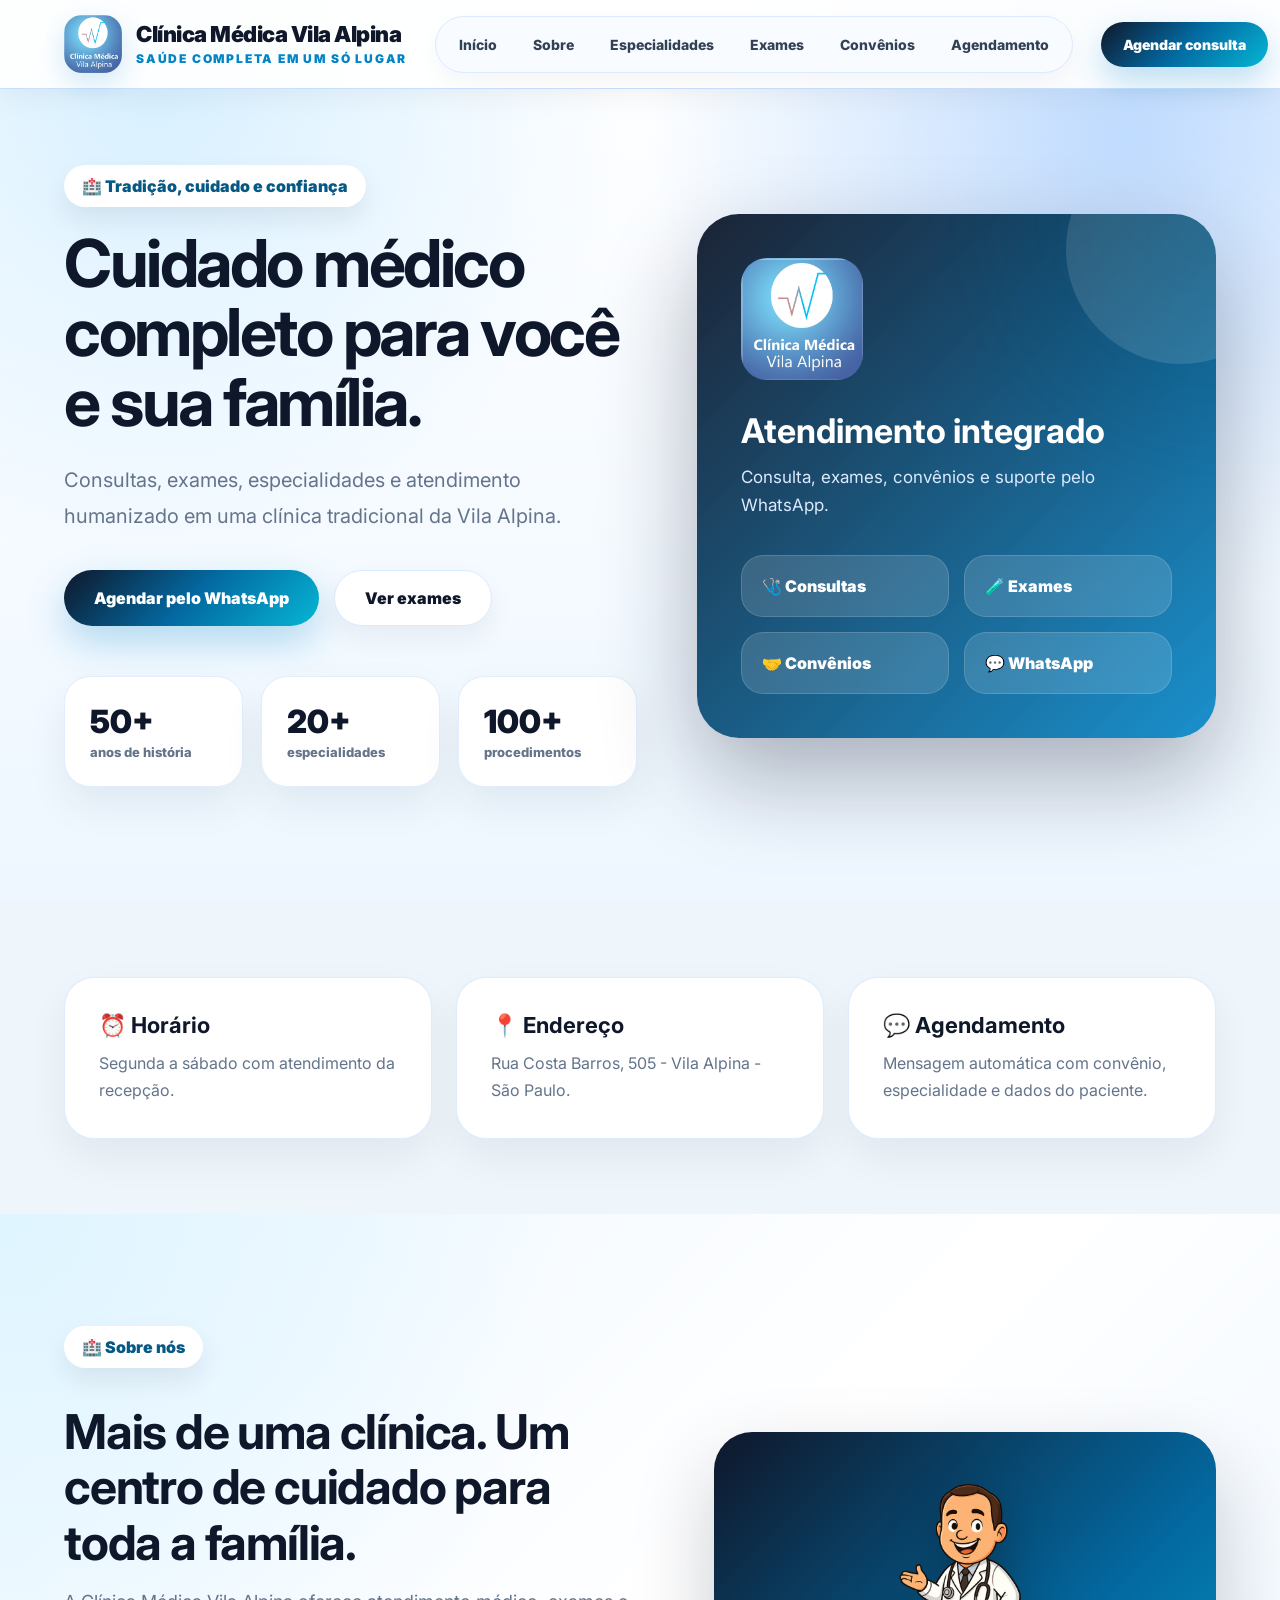
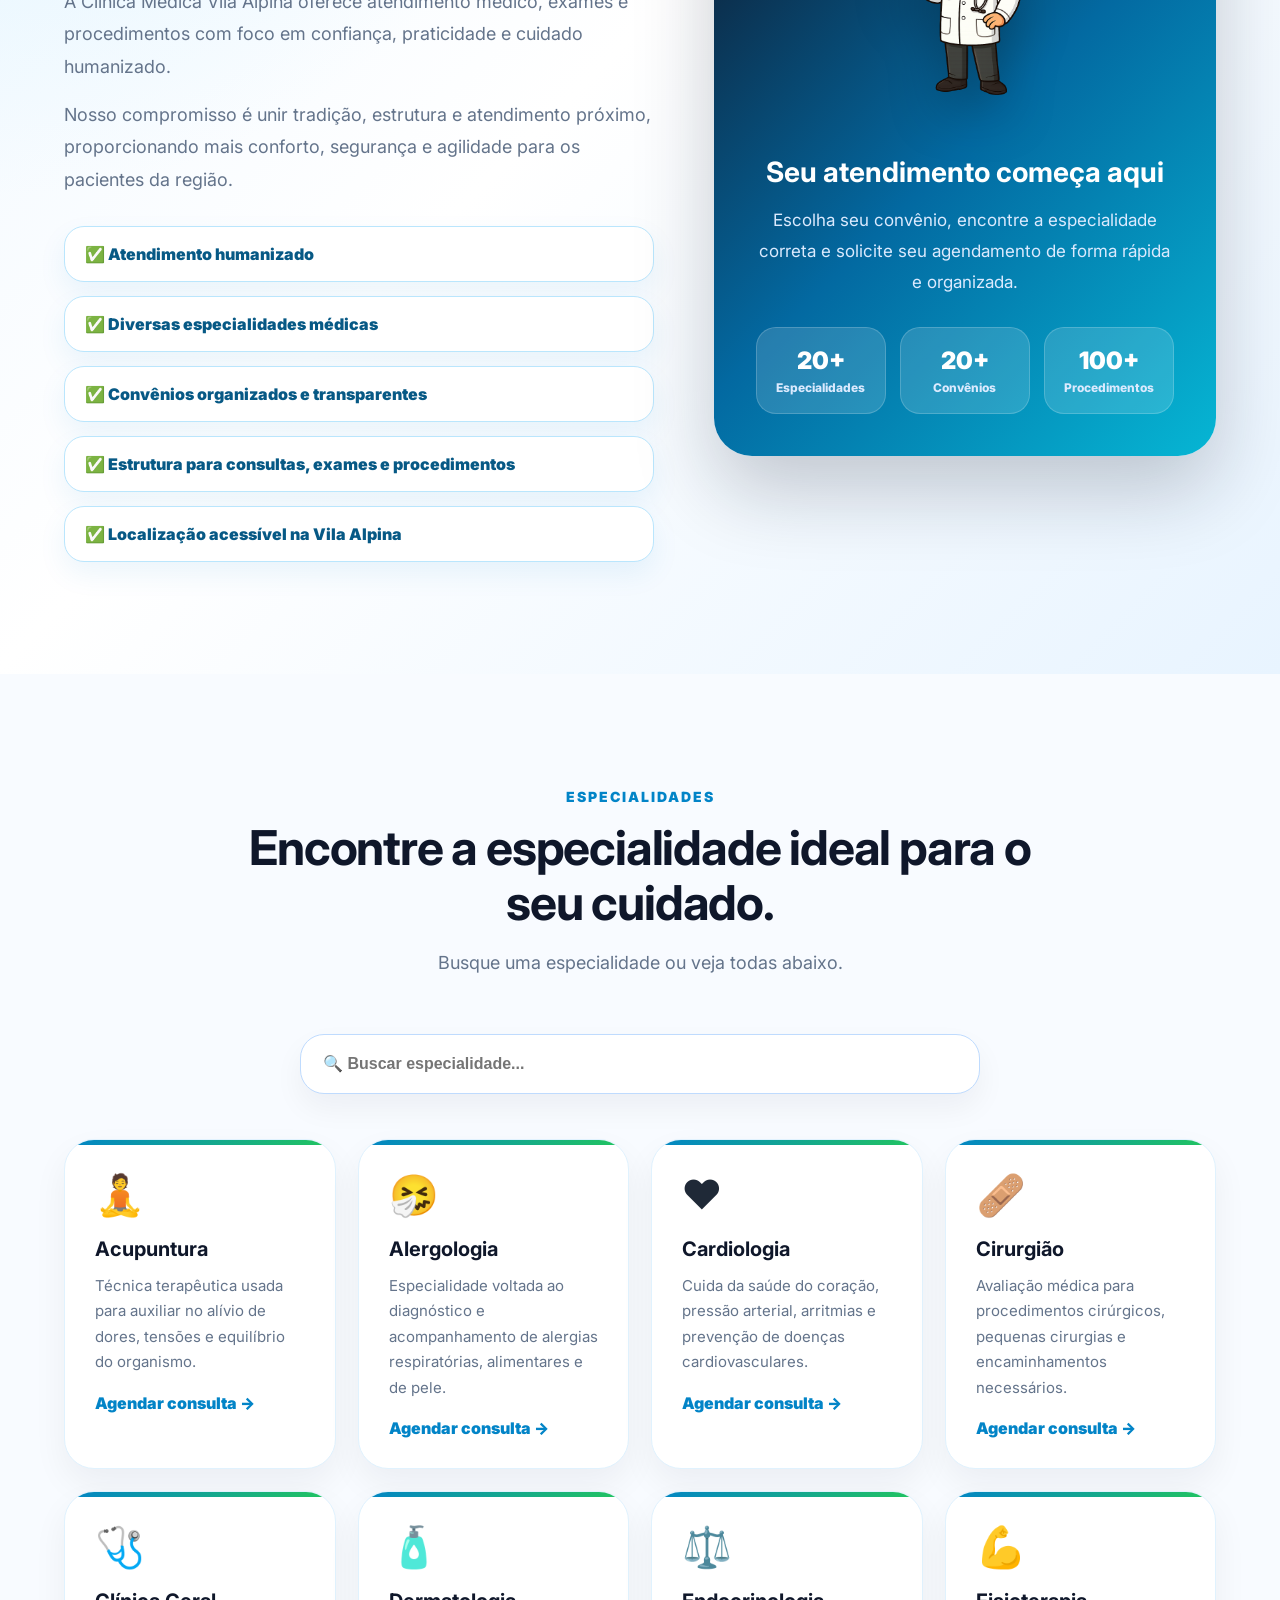
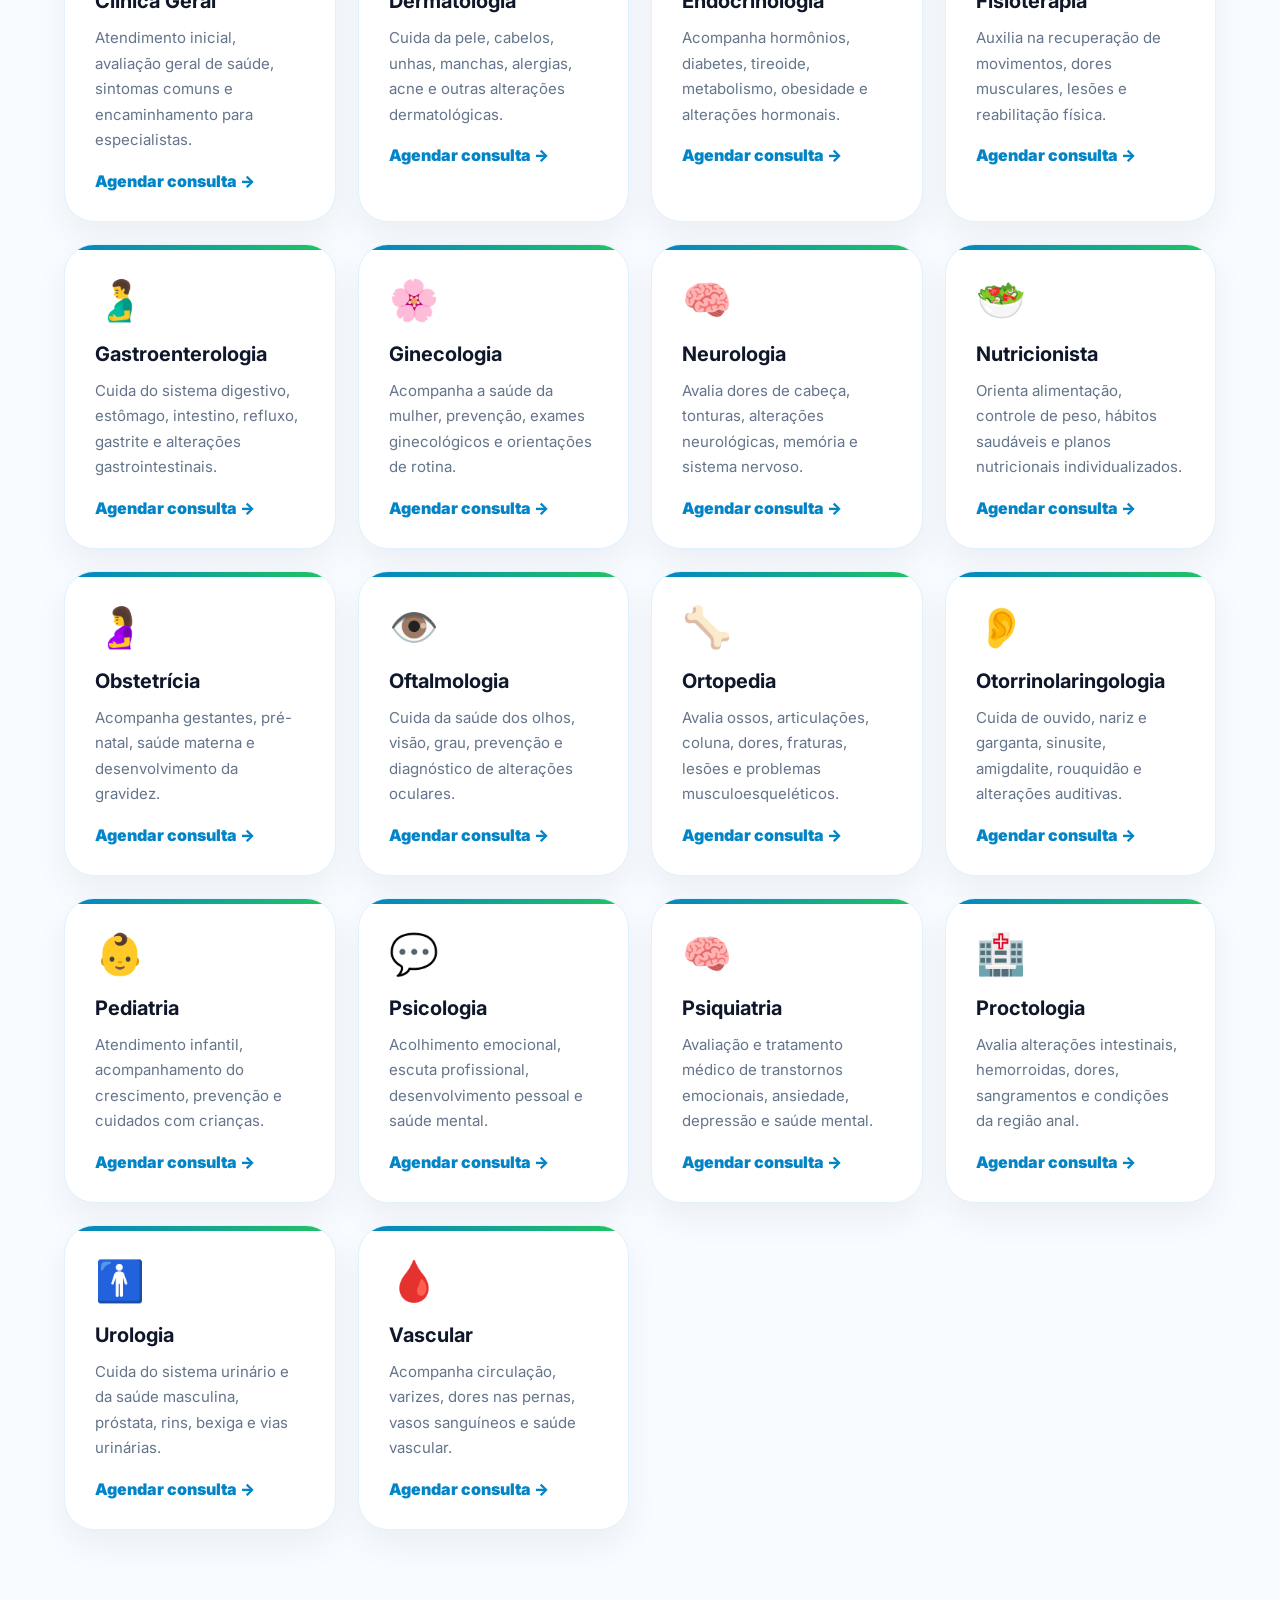
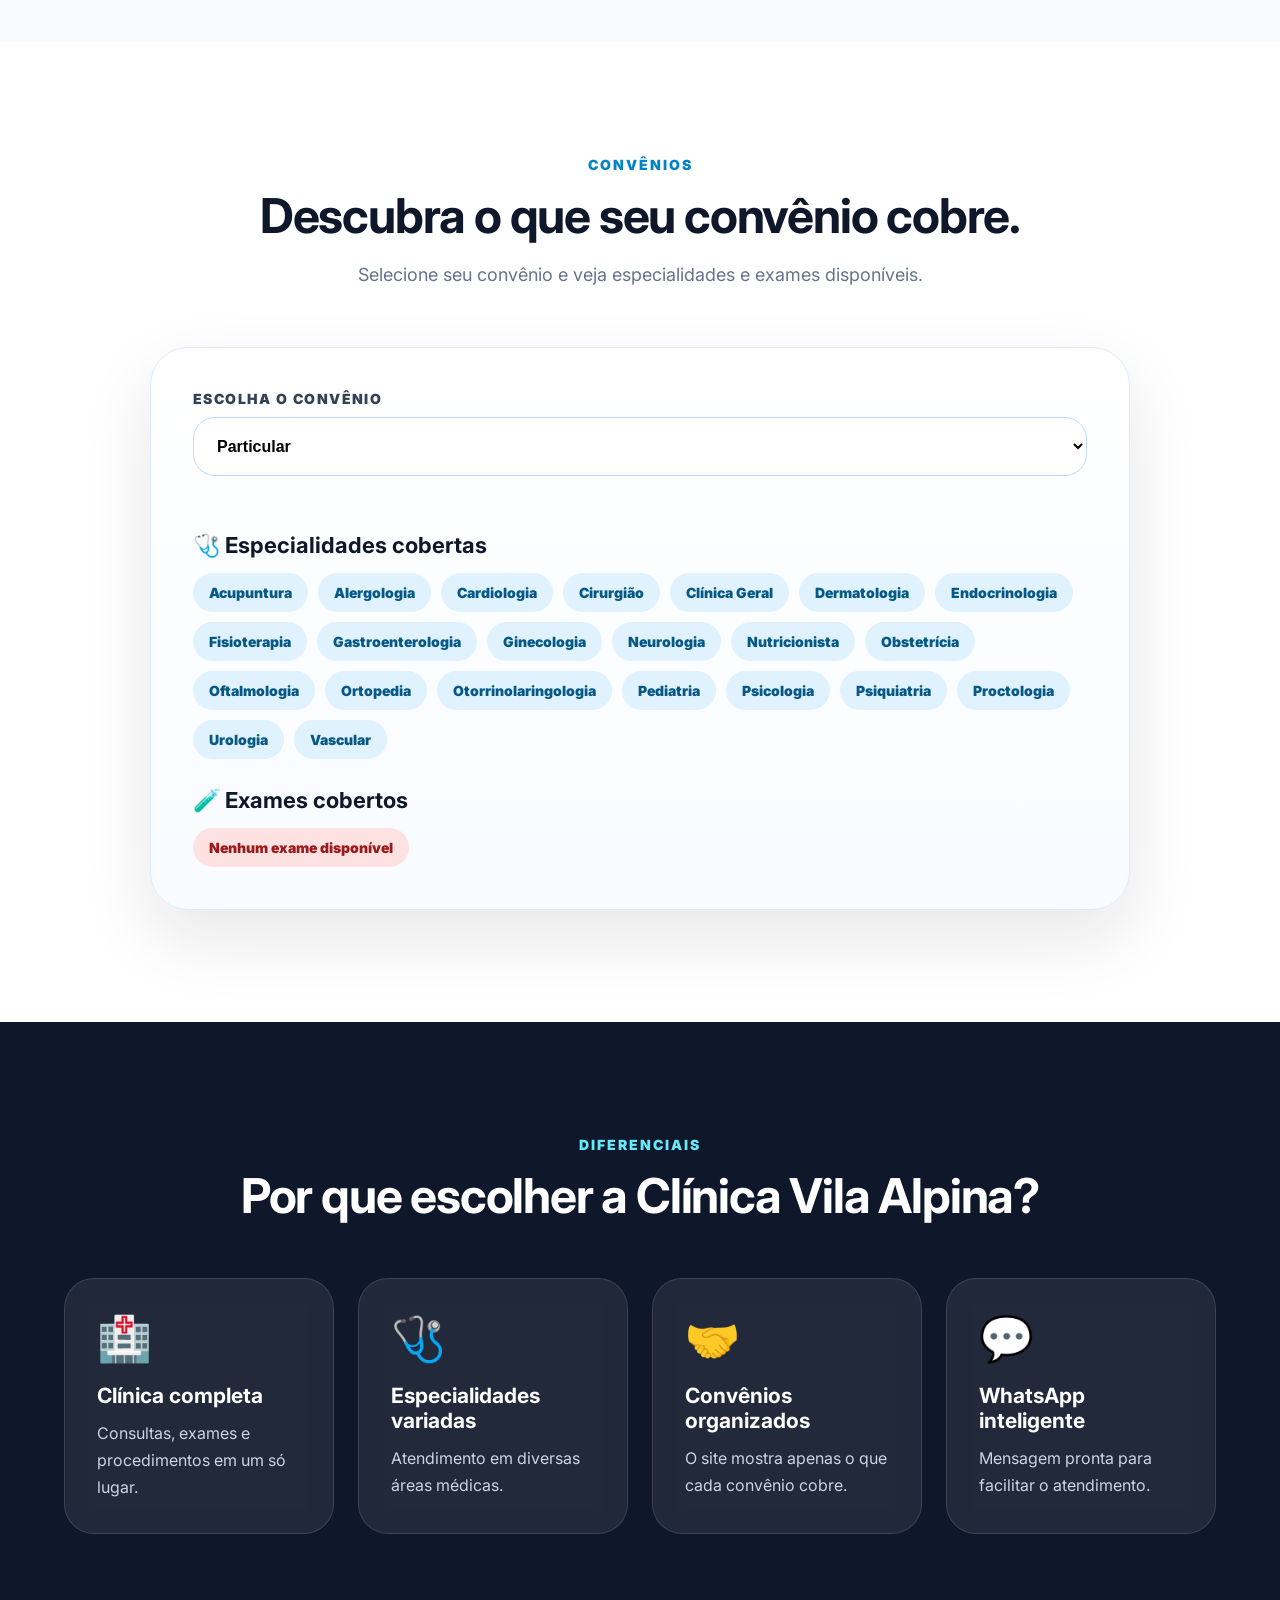
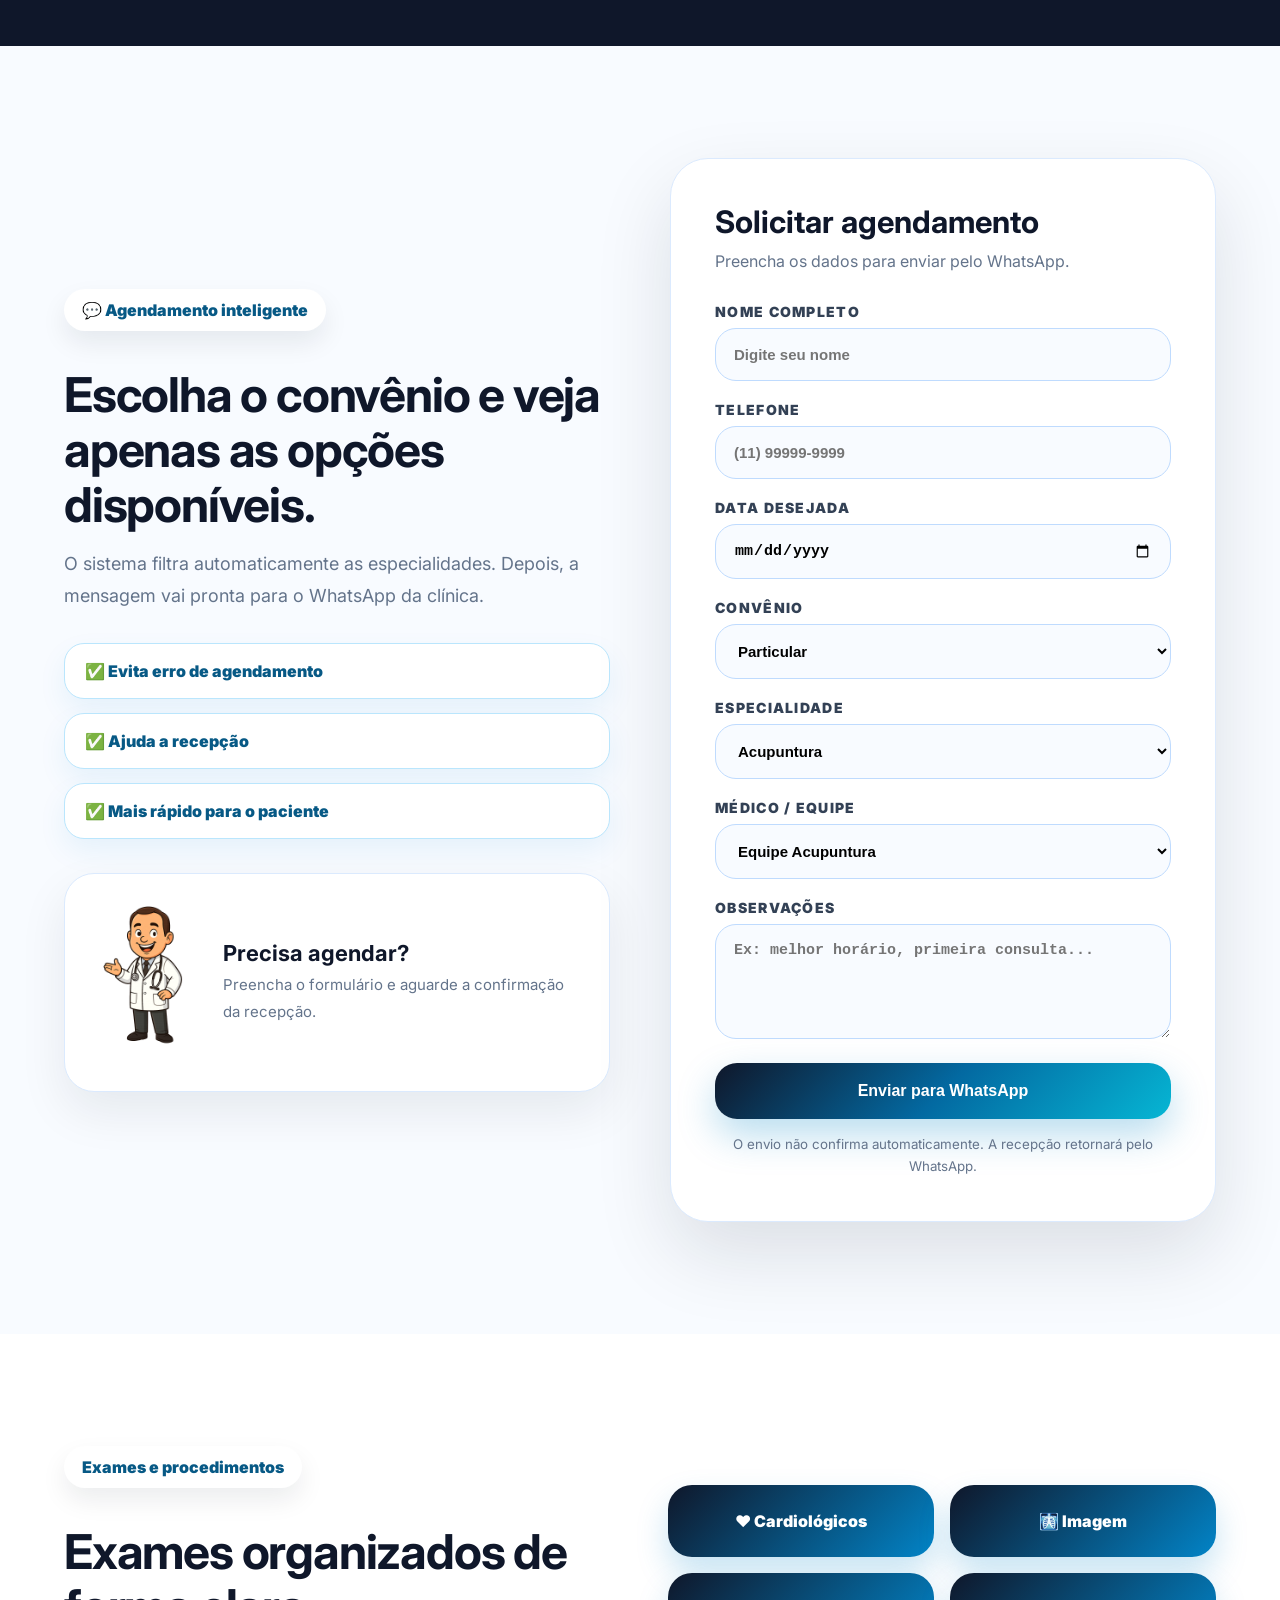
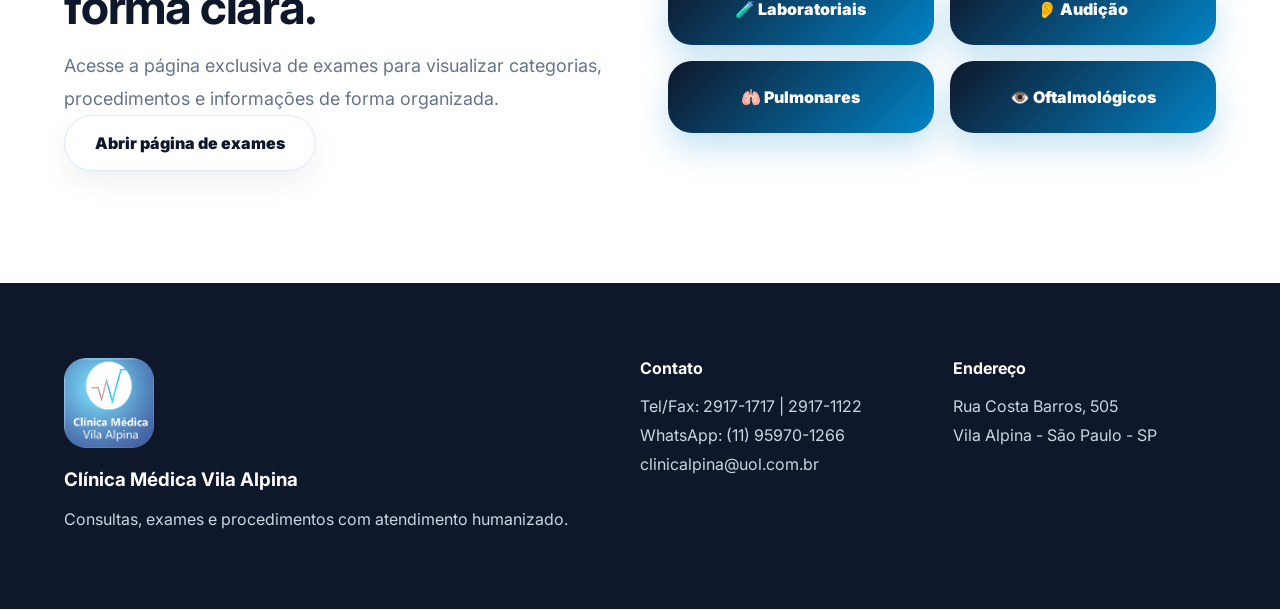
==== commit bfdc33c8: "Finalizando versao 2.0" ====
--- a/index.html
+++ b/index.html
@@ -1,11 +1,11 @@
 <!DOCTYPE html>
 <html lang="pt-BR">
 <head>
-  <meta charset="UTF-8" />
-  <meta name="viewport" content="width=device-width, initial-scale=1.0" />
+  <meta charset="UTF-8">
+  <meta name="viewport" content="width=device-width, initial-scale=1.0">
   <title>Clínica Médica Vila Alpina</title>
 
-  <link rel="stylesheet" href="src/css/style.css" />
+  <link rel="stylesheet" href="src/css/style.css">
 
   <link rel="preconnect" href="https://fonts.googleapis.com">
   <link rel="preconnect" href="https://fonts.gstatic.com" crossorigin>
@@ -14,353 +14,406 @@
 
 <body>
 
-  <header class="header">
-    <div class="container header-content">
-      <div class="logo-area">
-        <img src="src/assets/logo.png" alt="Clínica Médica Vila Alpina" class="logo">
-
-        <div>
-          <h2>Clínica Médica Vila Alpina</h2>
-          <p>Saúde completa em um só lugar</p>
-        </div>
-      </div>
-
-      <nav class="nav">
-        <a href="#inicio">Início</a>
-        <a href="#quem-somos">Quem Somos</a>
-        <a href="#especialidades">Especialidades</a>
-        <a href="#exames">Exames</a>
-        <a href="#agendamento">Agendamento</a>
-        <a href="#contato">Contato</a>
-      </nav>
-
-      <a href="#agendamento" class="btn-header">Agendar consulta</a>
-    </div>
-  </header>
-
-  <main>
-
-    <section id="inicio" class="hero">
-      <div class="container hero-content">
-
-        <div class="hero-text">
-          <span class="tag">Tradição, cuidado e confiança</span>
-
-          <h1>Cuidado médico completo com a confiança que sua família merece.</h1>
-
-          <p>
-            Consultas, exames, procedimentos e especialidades em uma clínica tradicional da Vila Alpina,
-            com agendamento rápido, estrutura completa e atendimento humanizado.
-          </p>
-
-          <div class="hero-buttons">
-            <a href="#agendamento" class="btn-primary">Agendar pelo WhatsApp</a>
-            <a href="#quem-somos" class="btn-secondary">Conheça a clínica</a>
-          </div>
-
-          <div class="stats">
-            <div>
-              <strong>50+</strong>
-              <span>anos de história</span>
-            </div>
-
-            <div>
-              <strong>50+</strong>
-              <span>colaboradores</span>
-            </div>
-
-            <div>
-              <strong>20+</strong>
-              <span>especialidades</span>
-            </div>
-          </div>
-        </div>
-
-        <div class="hero-card">
-          <div class="card-glass">
-            <div class="hero-logo-box">
-              <img src="src/assets/logo.png" alt="Logo Clínica" class="hero-logo">
-            </div>
-
-            <h3>Atendimento integrado</h3>
-
-            <p>
-              Consultas médicas, exames, odontologia, ortodontia, procedimentos e suporte
-              em um só lugar.
-            </p>
-
-            <div class="mini-cards">
-              <div>Consultas</div>
-              <div>Exames</div>
-              <div>Convênios</div>
-              <div>WhatsApp</div>
-            </div>
-          </div>
-        </div>
-
-      </div>
-    </section>
-
-    <section class="info-section">
-      <div class="container info-grid">
-
-        <div class="info-card">
-          <h3>Horários estendidos</h3>
-          <p>Agendas amplas e atendimento nos 3 períodos para maior comodidade.</p>
-        </div>
-
-        <div class="info-card">
-          <h3>Localização acessível</h3>
-          <p>Rua Costa Barros, 505 - Vila Alpina - São Paulo - SP.</p>
-        </div>
-
-        <div class="info-card">
-          <h3>Atendimento completo</h3>
-          <p>Especialidades, exames, odontologia, ortodontia e serviços diagnósticos.</p>
-        </div>
-
-      </div>
-    </section>
-
-    <section id="quem-somos" class="section quem-somos">
-      <div class="container quem-grid">
-
-        <div class="quem-card-logo">
-          <div class="logo-frame">
-            <img src="src/assets/logo.png" alt="Clínica Médica Vila Alpina">
-          </div>
-
-          <div class="quem-numeros">
-            <div>
-              <strong>50+</strong>
-              <span>anos de experiência</span>
-            </div>
-
-            <div>
-              <strong>50+</strong>
-              <span>colaboradores profissionais</span>
-            </div>
-
-            <div>
-              <strong>20+</strong>
-              <span>anos de direção clínica</span>
-            </div>
-          </div>
-        </div>
-
-        <div class="quem-texto">
-          <span class="tag-dark">Quem Somos</span>
-
-          <h2>Tradição, estrutura e cuidado humanizado na Vila Alpina.</h2>
-
-          <p>
-            A Clínica Médica Vila Alpina é uma instituição com mais de 50 anos de experiência
-            no cuidado à saúde de seus pacientes. Localizada na Rua Costa Barros, 505, na Vila Alpina,
-            oferece atendimento completo e especializado em diversas áreas da saúde.
-          </p>
-
-          <p>
-            Nossos serviços incluem especialidades médicas, exames, odontologia, ortodontia,
-            pronto atendimento, consultas médicas e odontológicas, exames de diagnóstico,
-            serviço de ambulância, além de convênios com empresas e condomínios da região.
-          </p>
-
-          <p>
-            Contamos com uma equipe de mais de 50 colaboradores profissionais e dedicados,
-            sempre prontos para atender nossos pacientes com qualidade, atenção e respeito.
-          </p>
-
-          <p>
-            Sob direção clínica do Dr. Walmir Rigueira, à frente da empresa há mais de 20 anos,
-            a Clínica Vila Alpina presta serviços de excelência e busca ser referência em saúde
-            na região de São Paulo e ABC Paulista.
-          </p>
-
-          <div class="missao-grid">
-            <div>
-              <h3>Missão</h3>
-              <p>Oferecer atendimento completo e de qualidade em diversas áreas da saúde.</p>
-            </div>
-
-            <div>
-              <h3>Visão</h3>
-              <p>Ser referência em saúde na região, com serviços de excelência aos pacientes.</p>
-            </div>
-
-            <div>
-              <h3>Valores</h3>
-              <p>Respeito, responsabilidade, comprometimento, tecnologia e qualidade.</p>
-            </div>
-          </div>
-        </div>
-
-      </div>
-    </section>
-
-    <section id="especialidades" class="section white">
-      <div class="container">
-
-        <div class="section-title">
+<header class="header">
+  <div class="container header-content">
+
+    <a href="./index.html#inicio" class="logo-area">
+      <img src="src/assets/logo.png" alt="Clínica Médica Vila Alpina" class="logo">
+
+      <div class="logo-text">
+        <h2>Clínica Médica Vila Alpina</h2>
+        <p>Saúde completa em um só lugar</p>
+      </div>
+    </a>
+
+    <nav class="nav">
+      <a href="./index.html#inicio">Início</a>
+      <a href="./index.html#sobre">Sobre</a>
+      <a href="./index.html#especialidades">Especialidades</a>
+      <a href="./exames.html">Exames</a>
+      <a href="./index.html#convenios">Convênios</a>
+      <a href="./index.html#agendamento">Agendamento</a>
+    </nav>
+
+    <a href="./index.html#agendamento" class="header-cta">
+      Agendar consulta
+    </a>
+
+  </div>
+</header>
+
+<main>
+
+<section id="inicio" class="hero">
+  <div class="container hero-content">
+
+    <div class="hero-text">
+      <span class="tag">🏥 Tradição, cuidado e confiança</span>
+
+      <h1>Cuidado médico completo para você e sua família.</h1>
+
+      <p>
+        Consultas, exames, especialidades e atendimento humanizado em uma clínica tradicional da Vila Alpina.
+      </p>
+
+      <div class="hero-buttons">
+        <a href="./index.html#agendamento" class="btn-primary">Agendar pelo WhatsApp</a>
+        <a href="./exames.html" class="btn-secondary">Ver exames</a>
+      </div>
+
+      <div class="stats">
+        <div>
+          <strong>50+</strong>
+          <span>anos de história</span>
+        </div>
+
+        <div>
+          <strong>20+</strong>
+          <span>especialidades</span>
+        </div>
+
+        <div>
+          <strong>100+</strong>
+          <span>procedimentos</span>
+        </div>
+      </div>
+    </div>
+
+    <div class="hero-card">
+      <div class="premium-card">
+        <img src="src/assets/logo.png" alt="Logo Clínica" class="hero-logo">
+
+        <h3>Atendimento integrado</h3>
+
+        <p>
+          Consulta, exames, convênios e suporte pelo WhatsApp.
+        </p>
+
+        <div class="mini-cards">
+          <div>🩺 Consultas</div>
+          <div>🧪 Exames</div>
+          <div>🤝 Convênios</div>
+          <div>💬 WhatsApp</div>
+        </div>
+      </div>
+    </div>
+
+  </div>
+</section>
+
+<section class="quick-info">
+  <div class="container quick-grid">
+
+    <div class="quick-card">
+      <h3>⏰ Horário</h3>
+      <p>Segunda a sábado com atendimento da recepção.</p>
+    </div>
+
+    <div class="quick-card">
+      <h3>📍 Endereço</h3>
+      <p>Rua Costa Barros, 505 - Vila Alpina - São Paulo.</p>
+    </div>
+
+    <div class="quick-card">
+      <h3>💬 Agendamento</h3>
+      <p>Mensagem automática com convênio, especialidade e dados do paciente.</p>
+    </div>
+
+  </div>
+</section>
+
+<section id="sobre" class="section sobre">
+  <div class="container sobre-grid">
+
+    <div>
+      <span class="section-label">🏥 Sobre nós</span>
+
+      <h2>Mais de uma clínica. Um centro de cuidado para toda a família.</h2>
+
+      <p>
+        A Clínica Médica Vila Alpina oferece atendimento médico, exames e procedimentos com foco em confiança,
+        praticidade e cuidado humanizado.
+      </p>
+
+      <p>
+        Nosso compromisso é unir tradição, estrutura e atendimento próximo, proporcionando mais conforto,
+        segurança e agilidade para os pacientes da região.
+      </p>
+
+      <div class="check-list">
+        <div>✅ Atendimento humanizado</div>
+        <div>✅ Diversas especialidades médicas</div>
+        <div>✅ Convênios organizados e transparentes</div>
+        <div>✅ Estrutura para consultas, exames e procedimentos</div>
+        <div>✅ Localização acessível na Vila Alpina</div>
+      </div>
+    </div>
+
+    <div class="sobre-box">
+      <img src="src/assets/boneco.png" alt="Assistente de agendamento">
+
+      <h3>Seu atendimento começa aqui</h3>
+
+      <p>
+        Escolha seu convênio, encontre a especialidade correta e solicite seu agendamento de forma rápida e organizada.
+      </p>
+
+      <div class="sobre-mini-info">
+        <div>
+          <strong>20+</strong>
           <span>Especialidades</span>
-          <h2>Especialidades apresentadas com clareza e confiança.</h2>
-          <p>Escolha uma especialidade e solicite seu agendamento pelo WhatsApp.</p>
-        </div>
-
-        <input
-          type="text"
-          id="buscarEspecialidade"
-          class="search-input"
-          placeholder="Buscar especialidade..."
-        >
-
-        <div class="cards-grid" id="listaEspecialidades"></div>
-
-      </div>
-    </section>
-
-    <section id="exames" class="section dark">
-      <div class="container">
-
-        <div class="section-title light">
-          <span>Exames e procedimentos</span>
-          <h2>Uma clínica completa, organizada para o paciente entender rápido.</h2>
-          <p>Exames, procedimentos e serviços disponíveis na Clínica Médica Vila Alpina.</p>
-        </div>
-
-        <div class="procedure-groups">
-
-          <div class="procedure-card">
-            <h3>Cardiológicos</h3>
-            <p>Eletrocardiograma</p>
-            <p>Ecocardiograma</p>
-            <p>Holter</p>
-            <p>Teste ergométrico</p>
-          </div>
-
-          <div class="procedure-card">
-            <h3>Imagem e diagnóstico</h3>
-            <p>Radiologia</p>
-            <p>Ultrassonografia</p>
-            <p>Doppler</p>
-            <p>Exames laboratoriais</p>
-          </div>
-
-          <div class="procedure-card">
-            <h3>Otorrino e audição</h3>
-            <p>Audiometria</p>
-            <p>Impedanciometria</p>
-            <p>Otoneurológico</p>
-          </div>
-
-          <div class="procedure-card">
-            <h3>Outros serviços</h3>
-            <p>Fisioterapia</p>
-            <p>Odontologia</p>
-            <p>Ortodontia</p>
-            <p>Clareamento a laser</p>
-          </div>
-
-        </div>
-
-      </div>
-    </section>
-
-    <section id="agendamento" class="section agendamento">
-      <div class="container agendamento-grid">
-
-        <div class="agendamento-text">
-          <span class="tag">Agendamento inteligente</span>
-
-          <h2>O paciente escolhe o convênio e o site mostra apenas o que pode ser agendado.</h2>
-
-          <p>
-            Se escolher Bio Vida, por exemplo, aparecem apenas Clínica Geral e Pediatria.
-            Isso evita erros, organiza o atendimento e facilita o trabalho da recepção.
-          </p>
-
-          <div class="boneco-box">
-            <img src="src/assets/boneco.png" alt="Assistente de agendamento">
-
-            <div>
-              <h3>Assistente de agendamento</h3>
-              <p>Preencha seus dados e a recepção confirma pelo WhatsApp.</p>
-            </div>
-          </div>
-        </div>
-
-        <form class="form-card" id="formAgendamento">
-
-          <h3>Solicitar agendamento</h3>
-
-          <p>A mensagem será enviada pronta para o WhatsApp da clínica.</p>
-
-          <label for="nome">Nome completo</label>
-          <input type="text" id="nome" required placeholder="Digite seu nome">
-
-          <label for="telefone">Telefone</label>
-          <input type="text" id="telefone" required placeholder="(11) 99999-9999">
-
-          <label for="data">Data desejada</label>
-          <input type="date" id="data" required>
-
-          <label for="convenio">Convênio</label>
-          <select id="convenio" required></select>
-
-          <label for="especialidade">Especialidade</label>
-          <select id="especialidade" required></select>
-
-          <label for="medico">Médico / Equipe</label>
-          <select id="medico" required></select>
-
-          <label for="observacao">Observações</label>
-          <textarea id="observacao" placeholder="Ex: melhor horário, primeira consulta..."></textarea>
-
-          <button type="submit">Enviar para WhatsApp</button>
-
-          <small>
-            O envio não confirma automaticamente. A recepção retornará pelo WhatsApp.
-          </small>
-
-        </form>
-
-      </div>
-    </section>
-
-  </main>
-
-  <footer id="contato" class="footer">
-    <div class="container footer-grid">
-
-      <div>
-        <img src="src/assets/logo.png" alt="Clínica Médica Vila Alpina" class="footer-logo">
-
-        <h3>Clínica Médica Vila Alpina</h3>
-
-        <p>
-          Consultas, exames e procedimentos com atendimento humanizado,
-          qualidade e respeito.
-        </p>
-      </div>
-
-      <div>
-        <h4>Contato</h4>
-        <p>Tel/Fax: 2917-1717 | 2917-1122</p>
-        <p>WhatsApp: (11) 95970-1266</p>
-        <p>clinicalpina@uol.com.br</p>
-      </div>
-
-      <div>
-        <h4>Endereço</h4>
-        <p>Rua Costa Barros, 505</p>
-        <p>Vila Alpina - São Paulo - SP</p>
-        <p>www.clinicaalpina.com.br</p>
-      </div>
-
-    </div>
-  </footer>
-
-  <a href="#agendamento" class="whatsapp-float">WhatsApp</a>
-
-  <script src="src/js/script.js"></script>
+        </div>
+
+        <div>
+          <strong>20+</strong>
+          <span>Convênios</span>
+        </div>
+
+        <div>
+          <strong>100+</strong>
+          <span>Procedimentos</span>
+        </div>
+      </div>
+    </div>
+
+  </div>
+</section>
+
+<section id="especialidades" class="section especialidades">
+  <div class="container">
+
+    <div class="section-title">
+      <span>Especialidades</span>
+      <h2>Encontre a especialidade ideal para o seu cuidado.</h2>
+      <p>Busque uma especialidade ou veja todas abaixo.</p>
+    </div>
+
+    <input 
+      type="text" 
+      id="buscarEspecialidade" 
+      class="search-input" 
+      placeholder="🔍 Buscar especialidade..."
+    >
+
+    <div id="listaEspecialidades" class="cards-grid"></div>
+
+  </div>
+</section>
+
+<section id="convenios" class="section convenios">
+  <div class="container">
+
+    <div class="section-title">
+      <span>Convênios</span>
+      <h2>Descubra o que seu convênio cobre.</h2>
+      <p>Selecione seu convênio e veja especialidades e exames disponíveis.</p>
+    </div>
+
+    <div class="convenio-box">
+      <label for="consultaConvenio">Escolha o convênio</label>
+      <select id="consultaConvenio"></select>
+
+      <div class="resultado">
+        <h3>🩺 Especialidades cobertas</h3>
+        <div id="resultadoEspecialidades" class="chips"></div>
+
+        <h3>🧪 Exames cobertos</h3>
+        <div id="resultadoExames" class="chips"></div>
+
+        <div id="resultadoObservacao" class="observacao"></div>
+      </div>
+    </div>
+
+  </div>
+</section>
+
+<section class="section diferenciais">
+  <div class="container">
+
+    <div class="section-title">
+      <span>Diferenciais</span>
+      <h2>Por que escolher a Clínica Vila Alpina?</h2>
+    </div>
+
+    <div class="diferenciais-grid">
+
+      <div class="diferencial-card">
+        <div>🏥</div>
+        <h3>Clínica completa</h3>
+        <p>Consultas, exames e procedimentos em um só lugar.</p>
+      </div>
+
+      <div class="diferencial-card">
+        <div>🩺</div>
+        <h3>Especialidades variadas</h3>
+        <p>Atendimento em diversas áreas médicas.</p>
+      </div>
+
+      <div class="diferencial-card">
+        <div>🤝</div>
+        <h3>Convênios organizados</h3>
+        <p>O site mostra apenas o que cada convênio cobre.</p>
+      </div>
+
+      <div class="diferencial-card">
+        <div>💬</div>
+        <h3>WhatsApp inteligente</h3>
+        <p>Mensagem pronta para facilitar o atendimento.</p>
+      </div>
+
+    </div>
+
+  </div>
+</section>
+
+<section id="agendamento" class="section agendamento">
+  <div class="container agendamento-grid">
+
+    <div class="agendamento-text">
+      <span class="tag">💬 Agendamento inteligente</span>
+
+      <h2>Escolha o convênio e veja apenas as opções disponíveis.</h2>
+
+      <p>
+        O sistema filtra automaticamente as especialidades. Depois, a mensagem vai pronta para o WhatsApp da clínica.
+      </p>
+
+      <div class="check-list">
+        <div>✅ Evita erro de agendamento</div>
+        <div>✅ Ajuda a recepção</div>
+        <div>✅ Mais rápido para o paciente</div>
+      </div>
+
+      <div class="boneco-box">
+        <img src="src/assets/boneco.png" alt="Assistente">
+
+        <div>
+          <h3>Precisa agendar?</h3>
+          <p>Preencha o formulário e aguarde a confirmação da recepção.</p>
+        </div>
+      </div>
+    </div>
+
+    <form id="formAgendamento" class="form-card">
+      <h3>Solicitar agendamento</h3>
+
+      <p>
+        Preencha os dados para enviar pelo WhatsApp.
+      </p>
+
+      <label for="nome">Nome completo</label>
+      <input 
+        type="text" 
+        id="nome" 
+        required 
+        placeholder="Digite seu nome"
+      >
+
+      <label for="telefone">Telefone</label>
+      <input 
+        type="text" 
+        id="telefone" 
+        required 
+        placeholder="(11) 99999-9999"
+      >
+
+      <label for="data">Data desejada</label>
+      <input 
+        type="date" 
+        id="data" 
+        required
+      >
+
+      <label for="convenio">Convênio</label>
+      <select id="convenio" required></select>
+
+      <div id="avisoConvenio" class="aviso"></div>
+
+      <label for="especialidade">Especialidade</label>
+      <select id="especialidade" required></select>
+
+      <label for="medico">Médico / Equipe</label>
+      <select id="medico" required></select>
+
+      <label for="observacao">Observações</label>
+      <textarea 
+        id="observacao" 
+        placeholder="Ex: melhor horário, primeira consulta..."
+      ></textarea>
+
+      <button type="submit">
+        Enviar para WhatsApp
+      </button>
+
+      <small>
+        O envio não confirma automaticamente. A recepção retornará pelo WhatsApp.
+      </small>
+    </form>
+
+  </div>
+</section>
+
+<section class="section exames-preview">
+  <div class="container exames-grid">
+
+    <div>
+      <span class="section-label">Exames e procedimentos</span>
+
+      <h2>Exames organizados de forma clara.</h2>
+
+      <p>
+        Acesse a página exclusiva de exames para visualizar categorias, procedimentos e informações de forma organizada.
+      </p>
+
+      <a href="./exames.html" class="btn-secondary">
+        Abrir página de exames
+      </a>
+    </div>
+
+    <div class="exames-cards">
+      <div>❤️ Cardiológicos</div>
+      <div>🩻 Imagem</div>
+      <div>🧪 Laboratoriais</div>
+      <div>👂 Audição</div>
+      <div>🫁 Pulmonares</div>
+      <div>👁️ Oftalmológicos</div>
+    </div>
+
+  </div>
+</section>
+
+</main>
+
+<footer id="contato" class="footer">
+  <div class="container footer-grid">
+
+    <div>
+      <img src="src/assets/logo.png" alt="Clínica Vila Alpina" class="footer-logo">
+
+      <h3>Clínica Médica Vila Alpina</h3>
+
+      <p>
+        Consultas, exames e procedimentos com atendimento humanizado.
+      </p>
+    </div>
+
+    <div>
+      <h4>Contato</h4>
+      <p>Tel/Fax: 2917-1717 | 2917-1122</p>
+      <p>WhatsApp: (11) 95970-1266</p>
+      <p>clinicalpina@uol.com.br</p>
+    </div>
+
+    <div>
+      <h4>Endereço</h4>
+      <p>Rua Costa Barros, 505</p>
+      <p>Vila Alpina - São Paulo - SP</p>
+    </div>
+
+  </div>
+</footer>
+
+<script src="src/js/script.js"></script>
+
 </body>
 </html>
--- a/src/css/style.css
+++ b/src/css/style.css
@@ -1,1309 +1,1177 @@
-* {
-    margin: 0;
-    padding: 0;
-    box-sizing: border-box;
-}
-
-:root {
-    --azul-noite: #071827;
-    --azul-profundo: #0b263f;
-    --azul-medio: #075985;
-    --azul-vivo: #0284c7;
-    --azul-claro: #e0f2fe;
-    --ciano: #38bdf8;
-
-    --branco: #ffffff;
-    --gelo: #f4f8fb;
-    --cinza-claro: #e5e7eb;
-    --cinza-texto: #64748b;
-    --texto: #0f172a;
-
-    --dourado: #d6a84f;
-    --verde-whats: #22c55e;
-
-    --sombra-suave: 0 12px 35px rgba(15, 23, 42, 0.08);
-    --sombra-media: 0 20px 60px rgba(15, 23, 42, 0.14);
-    --sombra-forte: 0 35px 90px rgba(7, 24, 39, 0.28);
-}
-
-html {
-    scroll-behavior: smooth;
-}
-
-body {
-    font-family: 'Inter', Arial, Helvetica, sans-serif;
-    background: var(--gelo);
-    color: var(--texto);
-    overflow-x: hidden;
-}
-
-body::selection {
-    background: var(--azul-vivo);
-    color: white;
-}
-
-a {
-    text-decoration: none;
-}
-
-img {
-    max-width: 100%;
-    display: block;
-}
-
-.container {
-    width: 90%;
-    max-width: 1300px;
-    margin: 0 auto;
-}
-
-/* HEADER */
-
-.header {
-    position: fixed;
-    width: 100%;
-    top: 0;
-    left: 0;
-    z-index: 1000;
-    background: rgba(255, 255, 255, 0.92);
-    backdrop-filter: blur(22px);
-    border-bottom: 1px solid rgba(226, 232, 240, 0.9);
-    transition: 0.3s ease;
-}
-
-.header-content {
-    min-height: 92px;
-    display: flex;
-    align-items: center;
-    justify-content: space-between;
-    gap: 24px;
-}
-
-.logo-area {
-    display: flex;
-    align-items: center;
-    gap: 16px;
-}
-
-.logo {
-    width: 68px;
-    height: 68px;
-    object-fit: contain;
-    padding: 6px;
-    background: white;
-    border-radius: 20px;
-    box-shadow: 0 10px 25px rgba(15, 23, 42, 0.08);
-}
-
-.logo-area h2 {
-    font-size: 20px;
-    line-height: 1.15;
-    font-weight: 900;
-    letter-spacing: -0.03em;
-    color: var(--azul-noite);
-}
-
-.logo-area p {
-    margin-top: 3px;
-    font-size: 11px;
-    font-weight: 800;
-    text-transform: uppercase;
-    letter-spacing: 0.16em;
-    color: var(--azul-medio);
-}
-
-.nav {
-    display: flex;
-    align-items: center;
-    gap: 26px;
-}
-
-.nav a {
-    position: relative;
-    font-size: 14px;
-    font-weight: 800;
-    color: #334155;
-    transition: 0.25s ease;
-}
-
-.nav a::after {
-    content: "";
-    position: absolute;
-    left: 0;
-    bottom: -8px;
-    width: 0;
-    height: 3px;
-    border-radius: 50px;
-    background: linear-gradient(90deg, var(--azul-medio), var(--ciano));
-    transition: 0.25s ease;
-}
-
-.nav a:hover {
-    color: var(--azul-medio);
-}
-
-.nav a:hover::after {
-    width: 100%;
-}
-
-.btn-header {
-    display: inline-flex;
-    align-items: center;
-    justify-content: center;
-    padding: 15px 24px;
-    border-radius: 999px;
-    color: white;
-    font-size: 14px;
-    font-weight: 900;
-    background: linear-gradient(135deg, var(--azul-noite), var(--azul-medio));
-    box-shadow: 0 15px 30px rgba(7, 89, 133, 0.22);
-    transition: 0.25s ease;
-    white-space: nowrap;
-}
-
-.btn-header:hover {
-    transform: translateY(-3px);
-    box-shadow: 0 22px 42px rgba(7, 89, 133, 0.28);
-}
-
+*{
+  margin:0;
+  padding:0;
+  box-sizing:border-box;
+}
+
+html{
+  scroll-behavior:smooth;
+}
+
+body{
+  font-family:'Inter',sans-serif;
+  background:#eef5fb;
+  color:#1f2937;
+}
+
+.container{
+  width:90%;
+  max-width:1300px;
+  margin:auto;
+}
+
+/* ========================= */
+/* CABEÇALHO */
+/* ========================= */
+
+.header{
+  position:fixed;
+  top:0;
+  left:0;
+  width:100%;
+  z-index:1000;
+  background:rgba(255,255,255,.92);
+  backdrop-filter:blur(18px);
+  border-bottom:1px solid rgba(191,219,254,.85);
+  box-shadow:0 8px 30px rgba(15,23,42,.05);
+}
+
+.header-content{
+  height:88px;
+  display:flex;
+  align-items:center;
+  justify-content:space-between;
+  gap:28px;
+}
+
+.logo-area{
+  display:flex;
+  align-items:center;
+  gap:14px;
+  text-decoration:none;
+  min-width:max-content;
+}
+
+.logo{
+  width:58px;
+  height:58px;
+  object-fit:contain;
+  border-radius:18px;
+  box-shadow:0 10px 28px rgba(2,132,199,.18);
+}
+
+.logo-text h2{
+  font-size:22px;
+  line-height:1.1;
+  font-weight:900;
+  color:#0f172a;
+  letter-spacing:-.5px;
+}
+
+.logo-text p{
+  margin-top:5px;
+  font-size:12px;
+  color:#0284c7;
+  font-weight:900;
+  text-transform:uppercase;
+  letter-spacing:1.8px;
+}
+
+.nav{
+  display:flex;
+  align-items:center;
+  justify-content:center;
+  gap:6px;
+  background:#f8fbff;
+  padding:8px;
+  border-radius:999px;
+  border:1px solid #dbeafe;
+  box-shadow:0 10px 24px rgba(15,23,42,.04);
+}
+
+.nav a{
+  text-decoration:none;
+  color:#334155;
+  font-weight:800;
+  font-size:14px;
+  padding:11px 15px;
+  border-radius:999px;
+  transition:.25s ease;
+}
+
+.nav a:hover{
+  color:#075985;
+  background:#e0f2fe;
+}
+
+.header-cta{
+  min-width:max-content;
+  background:linear-gradient(135deg,#0f172a,#0369a1,#06b6d4);
+  color:white;
+  text-decoration:none;
+  padding:14px 22px;
+  border-radius:999px;
+  font-weight:900;
+  font-size:14px;
+  box-shadow:0 14px 32px rgba(2,132,199,.26);
+  transition:.25s ease;
+}
+
+.header-cta:hover{
+  transform:translateY(-3px);
+  box-shadow:0 18px 40px rgba(2,132,199,.34);
+}
+
+/* ========================= */
+/* BOTÕES */
+/* ========================= */
+
+.btn-primary,
+.form-card button{
+  background:linear-gradient(135deg,#0f172a,#0369a1,#06b6d4);
+  color:white;
+  text-decoration:none;
+  border:none;
+  cursor:pointer;
+  font-weight:900;
+  box-shadow:0 16px 38px rgba(2,132,199,.28);
+}
+
+.btn-primary,
+.btn-secondary{
+  display:inline-flex;
+  align-items:center;
+  justify-content:center;
+  padding:17px 30px;
+  border-radius:999px;
+  font-weight:900;
+  text-decoration:none;
+  transition:.3s;
+}
+
+.btn-primary:hover,
+.btn-secondary:hover{
+  transform:translateY(-4px);
+}
+
+.btn-secondary{
+  background:white;
+  color:#0f172a;
+  border:1px solid #dbeafe;
+  box-shadow:0 12px 28px rgba(15,23,42,.06);
+}
+
+/* ========================= */
 /* HERO */
-
-.hero {
-    position: relative;
-    padding-top: 170px;
-    padding-bottom: 115px;
-    background:
-        radial-gradient(circle at 12% 10%, rgba(56, 189, 248, 0.18), transparent 30%),
-        radial-gradient(circle at 90% 18%, rgba(14, 165, 233, 0.2), transparent 28%),
-        linear-gradient(135deg, #f8fbff 0%, #eef7ff 44%, #ffffff 100%);
-    overflow: hidden;
-}
-
-.hero::before {
-    content: "";
-    position: absolute;
-    width: 520px;
-    height: 520px;
-    border-radius: 50%;
-    right: -190px;
-    top: 80px;
-    background: rgba(2, 132, 199, 0.14);
-    filter: blur(15px);
-}
-
-.hero::after {
-    content: "";
-    position: absolute;
-    width: 480px;
-    height: 480px;
-    border-radius: 50%;
-    left: -180px;
-    bottom: -160px;
-    background: rgba(7, 24, 39, 0.08);
-    filter: blur(20px);
-}
-
-.hero-content {
-    position: relative;
-    z-index: 2;
-    display: grid;
-    grid-template-columns: 1.05fr 0.95fr;
-    align-items: center;
-    gap: 70px;
-}
-
-.tag {
-    display: inline-flex;
-    align-items: center;
-    gap: 8px;
-    margin-bottom: 24px;
-    padding: 11px 18px;
-    border-radius: 999px;
-    background: white;
-    color: var(--azul-medio);
-    font-size: 13px;
-    font-weight: 900;
-    text-transform: uppercase;
-    letter-spacing: 0.12em;
-    box-shadow: var(--sombra-suave);
-}
-
-.hero h1 {
-    max-width: 720px;
-    font-size: clamp(42px, 5vw, 72px);
-    line-height: 1.03;
-    font-weight: 900;
-    letter-spacing: -0.065em;
-    color: var(--azul-noite);
-}
-
-.hero-text > p {
-    max-width: 660px;
-    margin-top: 28px;
-    font-size: 19px;
-    line-height: 1.85;
-    color: var(--cinza-texto);
-}
-
-.hero-buttons {
-    margin-top: 38px;
-    display: flex;
-    align-items: center;
-    gap: 16px;
-    flex-wrap: wrap;
-}
-
-.btn-primary,
-.btn-secondary {
-    display: inline-flex;
-    align-items: center;
-    justify-content: center;
-    min-height: 58px;
-    padding: 0 30px;
-    border-radius: 999px;
-    font-weight: 900;
-    transition: 0.25s ease;
-}
-
-.btn-primary {
-    color: white;
-    background: linear-gradient(135deg, var(--azul-noite), var(--azul-medio), var(--azul-vivo));
-    box-shadow: 0 20px 45px rgba(7, 89, 133, 0.25);
-}
-
-.btn-primary:hover {
-    transform: translateY(-4px);
-    box-shadow: 0 30px 65px rgba(7, 89, 133, 0.32);
-}
-
-.btn-secondary {
-    color: var(--azul-noite);
-    background: white;
-    border: 1px solid rgba(14, 165, 233, 0.18);
-    box-shadow: var(--sombra-suave);
-}
-
-.btn-secondary:hover {
-    transform: translateY(-4px);
-    border-color: rgba(2, 132, 199, 0.35);
-}
-
-.stats {
-    margin-top: 52px;
-    display: grid;
-    grid-template-columns: repeat(3, 1fr);
-    gap: 18px;
-    max-width: 690px;
-}
-
-.stats div {
-    position: relative;
-    overflow: hidden;
-    min-height: 124px;
-    padding: 25px;
-    border-radius: 28px;
-    background: white;
-    border: 1px solid rgba(226, 232, 240, 0.9);
-    box-shadow: var(--sombra-suave);
-}
-
-.stats div::before {
-    content: "";
-    position: absolute;
-    width: 80px;
-    height: 80px;
-    right: -28px;
-    top: -28px;
-    border-radius: 50%;
-    background: rgba(14, 165, 233, 0.12);
-}
-
-.stats strong {
-    display: block;
-    font-size: 34px;
-    font-weight: 900;
-    color: var(--azul-noite);
-}
-
-.stats span {
-    display: block;
-    margin-top: 7px;
-    font-size: 13px;
-    font-weight: 800;
-    line-height: 1.4;
-    color: #64748b;
-    text-transform: uppercase;
-    letter-spacing: 0.06em;
-}
-
-/* HERO CARD */
-
-.hero-card {
-    display: flex;
-    justify-content: center;
-}
-
-.card-glass {
-    width: 100%;
-    max-width: 545px;
-    position: relative;
-    overflow: hidden;
-    padding: 42px;
-    border-radius: 44px;
-    background:
-        radial-gradient(circle at top right, rgba(56, 189, 248, 0.22), transparent 35%),
-        linear-gradient(135deg, #071827 0%, #0b3554 55%, #075985 100%);
-    color: white;
-    box-shadow: var(--sombra-forte);
-}
-
-.card-glass::before {
-    content: "";
-    position: absolute;
-    width: 320px;
-    height: 320px;
-    border-radius: 50%;
-    background: rgba(255, 255, 255, 0.07);
-    right: -130px;
-    bottom: -120px;
-}
-
-.hero-logo-box {
-    width: 122px;
-    height: 122px;
-    display: flex;
-    align-items: center;
-    justify-content: center;
-    margin-bottom: 34px;
-    padding: 15px;
-    border-radius: 28px;
-    background: linear-gradient(145deg, white, #edf7ff);
-    box-shadow: 0 18px 40px rgba(0, 0, 0, 0.18);
-}
-
-.hero-logo {
-    width: 100%;
-    height: 100%;
-    object-fit: contain;
-}
-
-.card-glass h3 {
-    position: relative;
-    font-size: 25px;
-    font-weight: 900;
-    margin-bottom: 14px;
-}
-
-.card-glass p {
-    position: relative;
-    max-width: 420px;
-    font-size: 17px;
-    line-height: 1.85;
-    color: #dbeafe;
-}
-
-.mini-cards {
-    position: relative;
-    margin-top: 34px;
-    display: grid;
-    grid-template-columns: repeat(2, 1fr);
-    gap: 15px;
-}
-
-.mini-cards div {
-    min-height: 62px;
-    display: flex;
-    align-items: center;
-    padding: 18px;
-    border-radius: 20px;
-    background: rgba(255, 255, 255, 0.12);
-    border: 1px solid rgba(255, 255, 255, 0.12);
-    color: white;
-    font-size: 15px;
-    font-weight: 900;
-    backdrop-filter: blur(10px);
-    transition: 0.25s ease;
-}
-
-.mini-cards div:hover {
-    background: rgba(255, 255, 255, 0.2);
-    transform: translateY(-3px);
-}
-
-/* INFO */
-
-.info-section {
-    position: relative;
-    padding: 75px 0;
-    background: var(--gelo);
-}
-
-.info-grid {
-    display: grid;
-    grid-template-columns: repeat(3, 1fr);
-    gap: 26px;
-}
-
-.info-card {
-    position: relative;
-    overflow: hidden;
-    min-height: 215px;
-    padding: 34px;
-    border-radius: 34px;
-    background: white;
-    border: 1px solid rgba(226, 232, 240, 0.85);
-    box-shadow: var(--sombra-suave);
-    transition: 0.28s ease;
-}
-
-.info-card::before {
-    content: "";
-    position: absolute;
-    width: 92px;
-    height: 92px;
-    right: -28px;
-    top: -28px;
-    border-radius: 50%;
-    background: linear-gradient(135deg, rgba(14, 165, 233, 0.18), rgba(7, 24, 39, 0.06));
-}
-
-.info-card h3 {
-    position: relative;
-    font-size: 22px;
-    font-weight: 900;
-    color: var(--azul-noite);
-    margin-bottom: 14px;
-}
-
-.info-card p {
-    position: relative;
-    line-height: 1.75;
-    font-size: 16px;
-    color: var(--cinza-texto);
-}
-
-.info-card:hover {
-    transform: translateY(-8px);
-    box-shadow: var(--sombra-media);
-}
-
-/* SEÇÕES */
-
-.section {
-    padding: 120px 0;
-}
-
-.white {
-    background: linear-gradient(180deg, white 0%, #f8fbff 100%);
-}
-
-.section-title {
-    max-width: 860px;
-    margin: 0 auto 60px;
-    text-align: center;
-}
-
-.section-title span {
-    display: inline-block;
-    color: var(--azul-medio);
-    font-size: 13px;
-    font-weight: 900;
-    text-transform: uppercase;
-    letter-spacing: 0.22em;
-    margin-bottom: 14px;
-}
-
-.section-title h2 {
-    font-size: clamp(34px, 4vw, 52px);
-    line-height: 1.08;
-    letter-spacing: -0.045em;
-    font-weight: 900;
-    color: var(--azul-noite);
-}
-
-.section-title p {
-    margin-top: 18px;
-    font-size: 17px;
-    line-height: 1.75;
-    color: var(--cinza-texto);
-}
-
-/* QUEM SOMOS */
-
-.quem-somos {
-    position: relative;
-    overflow: hidden;
-    background:
-        radial-gradient(circle at 92% 8%, rgba(56, 189, 248, 0.22), transparent 28%),
-        radial-gradient(circle at 8% 85%, rgba(214, 168, 79, 0.11), transparent 24%),
-        linear-gradient(135deg, #071827 0%, #0b263f 45%, #123f5f 100%);
-    color: white;
-}
-
-.quem-somos::before {
-    content: "";
-    position: absolute;
-    inset: 0;
-    background-image:
-        linear-gradient(rgba(255, 255, 255, 0.035) 1px, transparent 1px),
-        linear-gradient(90deg, rgba(255, 255, 255, 0.035) 1px, transparent 1px);
-    background-size: 46px 46px;
-    opacity: 0.45;
-}
-
-.quem-grid {
-    position: relative;
-    z-index: 2;
-    display: grid;
-    grid-template-columns: 0.9fr 1.1fr;
-    gap: 76px;
-    align-items: center;
-}
-
-.quem-card-logo {
-    padding: 34px;
-    border-radius: 42px;
-    background: rgba(255, 255, 255, 0.08);
-    border: 1px solid rgba(255, 255, 255, 0.14);
-    backdrop-filter: blur(18px);
-    box-shadow: 0 35px 90px rgba(0, 0, 0, 0.28);
-}
-
-.logo-frame {
-    min-height: 320px;
-    display: flex;
-    align-items: center;
-    justify-content: center;
-    padding: 46px;
-    border-radius: 34px;
-    background: radial-gradient(circle at top left, #ffffff, #eef8ff 72%);
-    box-shadow:
-        inset 0 0 0 1px rgba(255, 255, 255, 0.9),
-        0 20px 55px rgba(0, 0, 0, 0.22);
-}
-
-.logo-frame img {
-    width: 250px;
-    object-fit: contain;
-}
-
-.quem-numeros {
-    margin-top: 24px;
-    display: grid;
-    gap: 15px;
-}
-
-.quem-numeros div {
-    padding: 22px;
-    border-radius: 24px;
-    background: rgba(255, 255, 255, 0.105);
-    border: 1px solid rgba(255, 255, 255, 0.13);
-}
-
-.quem-numeros strong {
-    display: block;
-    font-size: 38px;
-    line-height: 1;
-    font-weight: 900;
-    color: #7dd3fc;
-}
-
-.quem-numeros span {
-    display: block;
-    margin-top: 8px;
-    color: #dbeafe;
-    font-weight: 800;
-}
-
-.tag-dark {
-    display: inline-flex;
-    padding: 11px 18px;
-    border-radius: 999px;
-    margin-bottom: 24px;
-    background: rgba(255, 255, 255, 0.12);
-    color: #7dd3fc;
-    font-size: 13px;
-    font-weight: 900;
-    text-transform: uppercase;
-    letter-spacing: 0.2em;
-}
-
-.quem-texto h2 {
-    max-width: 760px;
-    font-size: clamp(34px, 4vw, 54px);
-    line-height: 1.08;
-    font-weight: 900;
-    letter-spacing: -0.045em;
-    margin-bottom: 28px;
-}
-
-.quem-texto > p {
-    color: #dbeafe;
-    font-size: 17px;
-    line-height: 1.9;
-    margin-bottom: 18px;
-}
-
-.missao-grid {
-    margin-top: 34px;
-    display: grid;
-    grid-template-columns: repeat(3, 1fr);
-    gap: 18px;
-}
-
-.missao-grid div {
-    min-height: 190px;
-    padding: 25px;
-    border-radius: 26px;
-    background: white;
-    color: var(--texto);
-    box-shadow: 0 22px 45px rgba(0, 0, 0, 0.16);
-}
-
-.missao-grid h3 {
-    color: var(--azul-medio);
-    font-size: 20px;
-    font-weight: 900;
-    margin-bottom: 12px;
-}
-
-.missao-grid p {
-    color: #475569;
-    font-size: 14px;
-    line-height: 1.7;
-}
-
+/* ========================= */
+
+.hero{
+  padding:165px 0 115px;
+  background:
+    radial-gradient(circle at 12% 10%,#d8f0ff 0,transparent 34%),
+    radial-gradient(circle at 88% 15%,#bfdbfe 0,transparent 35%),
+    linear-gradient(180deg,#ffffff 0%,#eef7ff 100%);
+  overflow:hidden;
+}
+
+.hero-content{
+  display:grid;
+  grid-template-columns:1.05fr .95fr;
+  gap:60px;
+  align-items:center;
+}
+
+.tag,
+.section-label{
+  display:inline-block;
+  background:#ffffff;
+  color:#075985;
+  padding:11px 18px;
+  border-radius:999px;
+  font-weight:900;
+  margin-bottom:22px;
+  box-shadow:0 12px 26px rgba(15,23,42,.08);
+}
+
+.hero h1{
+  font-size:66px;
+  line-height:1.05;
+  letter-spacing:-2.5px;
+  color:#0f172a;
+  margin-bottom:25px;
+}
+
+.hero p{
+  font-size:20px;
+  line-height:1.8;
+  color:#64748b;
+  max-width:650px;
+}
+
+.hero-buttons{
+  display:flex;
+  gap:15px;
+  margin-top:36px;
+  flex-wrap:wrap;
+}
+
+.stats{
+  display:grid;
+  grid-template-columns:repeat(3,1fr);
+  gap:18px;
+  margin-top:50px;
+}
+
+.stats div{
+  background:white;
+  padding:25px;
+  border-radius:26px;
+  box-shadow:0 18px 40px rgba(15,23,42,.07);
+  border:1px solid rgba(219,234,254,.8);
+}
+
+.stats strong{
+  display:block;
+  font-size:32px;
+  color:#0f172a;
+  font-weight:900;
+}
+
+.stats span{
+  font-size:13px;
+  color:#64748b;
+  font-weight:800;
+}
+
+.hero-card{
+  display:flex;
+  justify-content:center;
+}
+
+.premium-card{
+  width:100%;
+  max-width:520px;
+  padding:44px;
+  border-radius:42px;
+  background:
+    linear-gradient(135deg,rgba(15,23,42,.95),rgba(2,132,199,.9)),
+    radial-gradient(circle at top right,#22d3ee,transparent 40%);
+  color:white;
+  box-shadow:0 40px 95px rgba(15,23,42,.32);
+  position:relative;
+  overflow:hidden;
+}
+
+.premium-card::after{
+  content:"";
+  position:absolute;
+  width:230px;
+  height:230px;
+  right:-80px;
+  top:-80px;
+  background:rgba(255,255,255,.12);
+  border-radius:50%;
+}
+
+.hero-logo{
+  width:122px;
+  margin-bottom:26px;
+  border-radius:26px;
+  position:relative;
+  z-index:2;
+}
+
+.premium-card h3,
+.premium-card p,
+.mini-cards{
+  position:relative;
+  z-index:2;
+}
+
+.premium-card h3{
+  font-size:34px;
+  margin-bottom:12px;
+}
+
+.premium-card p{
+  color:#dbeafe;
+  font-size:17px;
+  line-height:1.7;
+}
+
+.mini-cards{
+  margin-top:35px;
+  display:grid;
+  grid-template-columns:repeat(2,1fr);
+  gap:15px;
+}
+
+.mini-cards div{
+  background:rgba(255,255,255,.14);
+  padding:20px;
+  border-radius:22px;
+  font-weight:900;
+  backdrop-filter:blur(10px);
+  border:1px solid rgba(255,255,255,.15);
+}
+
+/* ========================= */
+/* INFORMAÇÕES RÁPIDAS */
+/* ========================= */
+
+.quick-info{
+  padding:75px 0;
+  background:#eef5fb;
+}
+
+.quick-grid{
+  display:grid;
+  grid-template-columns:repeat(3,1fr);
+  gap:24px;
+}
+
+.quick-card{
+  background:white;
+  padding:34px;
+  border-radius:30px;
+  box-shadow:0 18px 42px rgba(15,23,42,.06);
+  border:1px solid rgba(219,234,254,.9);
+  transition:.3s;
+}
+
+.quick-card:hover{
+  transform:translateY(-6px);
+}
+
+.quick-card h3{
+  color:#0f172a;
+  font-size:22px;
+  margin-bottom:12px;
+}
+
+.quick-card p{
+  color:#64748b;
+  line-height:1.7;
+}
+
+/* ========================= */
+/* SEÇÕES GERAIS */
+/* ========================= */
+
+.section{
+  padding:112px 0;
+}
+
+.section-title{
+  text-align:center;
+  max-width:850px;
+  margin:0 auto 55px;
+}
+
+.section-title span{
+  color:#0284c7;
+  font-size:14px;
+  font-weight:900;
+  text-transform:uppercase;
+  letter-spacing:2px;
+}
+
+.section-title h2,
+.sobre h2,
+.agendamento-text h2,
+.exames-grid h2{
+  font-size:48px;
+  line-height:1.15;
+  color:#0f172a;
+  margin-top:14px;
+  letter-spacing:-1.2px;
+}
+
+.section-title p,
+.sobre p,
+.agendamento-text p,
+.exames-grid p{
+  margin-top:16px;
+  color:#64748b;
+  font-size:18px;
+  line-height:1.8;
+}
+
+/* ========================= */
+/* SOBRE */
+/* ========================= */
+
+.sobre{
+  background:
+    radial-gradient(circle at top left,#dff5ff 0,transparent 35%),
+    linear-gradient(135deg,#eef7ff 0%,#ffffff 45%,#e8f4ff 100%);
+}
+
+.sobre-grid{
+  display:grid;
+  grid-template-columns:1.08fr .92fr;
+  gap:60px;
+  align-items:center;
+}
+
+.check-list{
+  display:grid;
+  gap:14px;
+  margin-top:30px;
+}
+
+.check-list div{
+  background:white;
+  color:#075985;
+  border:1px solid #bae6fd;
+  padding:17px 20px;
+  border-radius:20px;
+  font-weight:900;
+  box-shadow:0 12px 28px rgba(2,132,199,.08);
+}
+
+.sobre-box{
+  background:linear-gradient(135deg,#0f172a,#0369a1,#06b6d4);
+  color:white;
+  border:none;
+  padding:42px;
+  border-radius:38px;
+  text-align:center;
+  box-shadow:0 35px 80px rgba(15,23,42,.22);
+}
+
+.sobre-box img{
+  width:170px;
+  margin-bottom:22px;
+  filter:drop-shadow(0 18px 25px rgba(0,0,0,.25));
+}
+
+.sobre-box h3{
+  color:white;
+  font-size:28px;
+  margin-bottom:12px;
+}
+
+.sobre-box p{
+  color:#dbeafe;
+  font-size:17px;
+}
+
+.sobre-mini-info{
+  display:grid;
+  grid-template-columns:repeat(3,1fr);
+  gap:14px;
+  margin-top:30px;
+}
+
+.sobre-mini-info div{
+  background:rgba(255,255,255,.14);
+  border:1px solid rgba(255,255,255,.18);
+  border-radius:20px;
+  padding:18px 12px;
+}
+
+.sobre-mini-info strong{
+  display:block;
+  color:white;
+  font-size:24px;
+  font-weight:900;
+}
+
+.sobre-mini-info span{
+  display:block;
+  color:#dbeafe;
+  font-size:12px;
+  font-weight:800;
+  margin-top:5px;
+}
+
+/* ========================= */
 /* ESPECIALIDADES */
-
-.search-input {
-    width: 100%;
-    max-width: 680px;
-    height: 62px;
-    display: block;
-    margin: 0 auto 48px;
-    padding: 0 24px;
-    border: 1px solid rgba(203, 213, 225, 0.9);
-    outline: none;
-    border-radius: 999px;
-    background: white;
-    color: var(--texto);
-    font-size: 16px;
-    font-weight: 700;
-    box-shadow: var(--sombra-suave);
-    transition: 0.25s ease;
-}
-
-.search-input::placeholder {
-    color: #94a3b8;
-}
-
-.search-input:focus {
-    border-color: var(--azul-vivo);
-    box-shadow: 0 0 0 5px rgba(14, 165, 233, 0.15), var(--sombra-suave);
-}
-
-.cards-grid {
-    display: grid;
-    grid-template-columns: repeat(4, 1fr);
-    gap: 23px;
-}
-
-.card {
-    position: relative;
-    overflow: hidden;
-    min-height: 305px;
-    padding: 30px;
-    border-radius: 30px;
-    background: white;
-    border: 1px solid rgba(226, 232, 240, 0.9);
-    box-shadow: var(--sombra-suave);
-    transition: 0.28s ease;
-}
-
-.card::after {
-    content: "";
-    position: absolute;
-    right: -38px;
-    bottom: -38px;
-    width: 110px;
-    height: 110px;
-    border-radius: 50%;
-    background: rgba(14, 165, 233, 0.08);
-    transition: 0.28s ease;
-}
-
-.card-icon {
-    position: relative;
-    z-index: 2;
-    width: 68px;
-    height: 68px;
-    display: flex;
-    align-items: center;
-    justify-content: center;
-    margin-bottom: 24px;
-    border-radius: 24px;
-    background: linear-gradient(135deg, #e0f2fe, #ffffff);
-    color: var(--azul-medio);
-    font-size: 32px;
-    font-weight: 900;
-    box-shadow:
-        inset 0 0 0 1px rgba(14, 165, 233, 0.16),
-        0 12px 24px rgba(15, 23, 42, 0.06);
-}
-
-.card h3 {
-    position: relative;
-    z-index: 2;
-    font-size: 19px;
-    font-weight: 900;
-    color: var(--azul-noite);
-    margin-bottom: 12px;
-}
-
-.card p {
-    position: relative;
-    z-index: 2;
-    line-height: 1.7;
-    color: #64748b;
-    font-size: 15px;
-}
-
-.card-link {
-    position: relative;
-    z-index: 2;
-    display: inline-flex;
-    margin-top: 22px;
-    color: var(--azul-medio);
-    font-size: 14px;
-    font-weight: 900;
-    transition: 0.25s ease;
-}
-
-.card-link:hover {
-    color: var(--azul-vivo);
-    transform: translateX(4px);
-}
-
-.card:hover {
-    transform: translateY(-8px);
-    box-shadow: var(--sombra-media);
-    border-color: rgba(2, 132, 199, 0.28);
-}
-
-.card:hover::after {
-    transform: scale(1.4);
-}
-
-/* EXAMES */
-
-.dark {
-    position: relative;
-    overflow: hidden;
-    background:
-        radial-gradient(circle at 90% 10%, rgba(56, 189, 248, 0.22), transparent 28%),
-        radial-gradient(circle at 8% 90%, rgba(214, 168, 79, 0.11), transparent 24%),
-        linear-gradient(135deg, #071827 0%, #0b263f 55%, #0f3d5e 100%);
-}
-
-.dark::before {
-    content: "";
-    position: absolute;
-    width: 520px;
-    height: 520px;
-    right: -190px;
-    top: -150px;
-    border-radius: 50%;
-    background: rgba(56, 189, 248, 0.1);
-    filter: blur(12px);
-}
-
-.light span {
-    color: #7dd3fc;
-}
-
-.light h2 {
-    color: white;
-}
-
-.light p {
-    color: #dbeafe;
-}
-
-.procedure-groups {
-    position: relative;
-    z-index: 2;
-    display: grid;
-    grid-template-columns: repeat(4, 1fr);
-    gap: 24px;
-}
-
-.procedure-card {
-    min-height: 340px;
-    padding: 31px;
-    border-radius: 32px;
-    color: white;
-    background: rgba(255, 255, 255, 0.09);
-    border: 1px solid rgba(255, 255, 255, 0.13);
-    backdrop-filter: blur(16px);
-    transition: 0.28s ease;
-}
-
-.procedure-card:hover {
-    transform: translateY(-8px);
-    background: rgba(255, 255, 255, 0.13);
-}
-
-.procedure-card h3 {
-    font-size: 22px;
-    font-weight: 900;
-    margin-bottom: 22px;
-}
-
-.procedure-card p {
-    padding: 13px 15px;
-    margin-bottom: 11px;
-    border-radius: 16px;
-    color: #e0f2fe;
-    font-size: 14px;
-    font-weight: 800;
-    background: rgba(255, 255, 255, 0.105);
-}
-
+/* ========================= */
+
+.especialidades{
+  background:#f8fbff;
+}
+
+.search-input{
+  width:100%;
+  max-width:680px;
+  display:block;
+  margin:0 auto 45px;
+  padding:20px 22px;
+  border-radius:24px;
+  border:1px solid #bfdbfe;
+  background:white;
+  font-size:16px;
+  font-weight:800;
+  outline:none;
+  box-shadow:0 14px 30px rgba(15,23,42,.05);
+}
+
+.search-input:focus,
+.form-card input:focus,
+.form-card select:focus,
+.form-card textarea:focus,
+.convenio-box select:focus{
+  border-color:#0284c7;
+  box-shadow:0 0 0 5px rgba(2,132,199,.12);
+}
+
+.cards-grid{
+  display:grid;
+  grid-template-columns:repeat(4,1fr);
+  gap:22px;
+}
+
+.card{
+  background:white;
+  padding:30px;
+  border-radius:30px;
+  border:1px solid #e0f2fe;
+  box-shadow:0 15px 35px rgba(15,23,42,.055);
+  transition:.3s;
+  position:relative;
+  overflow:hidden;
+}
+
+.card::before{
+  content:"";
+  position:absolute;
+  top:0;
+  left:0;
+  width:100%;
+  height:5px;
+  background:linear-gradient(90deg,#0284c7,#22c55e);
+}
+
+.card:hover{
+  transform:translateY(-8px);
+  box-shadow:0 28px 55px rgba(2,132,199,.14);
+}
+
+.card .emoji{
+  font-size:40px;
+  margin-bottom:18px;
+}
+
+.card h3{
+  color:#0f172a;
+  font-size:20px;
+  margin-bottom:12px;
+}
+
+.card p{
+  color:#64748b;
+  line-height:1.7;
+  font-size:15px;
+}
+
+.card a{
+  display:inline-flex;
+  margin-top:18px;
+  text-decoration:none;
+  color:#0284c7;
+  font-weight:900;
+}
+
+/* ========================= */
+/* CONVÊNIOS */
+/* ========================= */
+
+.convenios{
+  background:white;
+}
+
+.convenio-box{
+  max-width:980px;
+  margin:auto;
+  background:linear-gradient(180deg,#ffffff,#f8fbff);
+  padding:42px;
+  border-radius:38px;
+  box-shadow:0 28px 70px rgba(15,23,42,.1);
+  border:1px solid #dbeafe;
+}
+
+.convenio-box label{
+  display:block;
+  color:#334155;
+  font-size:14px;
+  font-weight:900;
+  text-transform:uppercase;
+  letter-spacing:1.4px;
+  margin-bottom:10px;
+}
+
+.convenio-box select{
+  width:100%;
+  padding:19px;
+  border-radius:22px;
+  border:1px solid #bfdbfe;
+  background:white;
+  font-size:16px;
+  font-weight:900;
+  outline:none;
+  margin-bottom:28px;
+}
+
+.resultado h3{
+  color:#0f172a;
+  font-size:22px;
+  margin:28px 0 15px;
+}
+
+.chips{
+  display:flex;
+  flex-wrap:wrap;
+  gap:10px;
+}
+
+.chip{
+  background:#e0f2fe;
+  color:#075985;
+  padding:11px 16px;
+  border-radius:999px;
+  font-size:14px;
+  font-weight:900;
+}
+
+.chip.exame{
+  background:#dcfce7;
+  color:#166534;
+}
+
+.chip.vazio{
+  background:#fee2e2;
+  color:#991b1b;
+}
+
+.observacao,
+.aviso{
+  display:none;
+  margin-top:24px;
+  padding:18px;
+  border-radius:20px;
+  background:#fff7ed;
+  color:#9a3412;
+  font-weight:900;
+  border:1px solid #fed7aa;
+  line-height:1.6;
+}
+
+/* ========================= */
+/* DIFERENCIAIS */
+/* ========================= */
+
+.diferenciais{
+  background:#0f172a;
+  color:white;
+}
+
+.diferenciais .section-title h2,
+.diferenciais .section-title p{
+  color:white;
+}
+
+.diferenciais .section-title span{
+  color:#67e8f9;
+}
+
+.diferenciais-grid{
+  display:grid;
+  grid-template-columns:repeat(4,1fr);
+  gap:24px;
+}
+
+.diferencial-card{
+  background:rgba(255,255,255,.08);
+  border:1px solid rgba(255,255,255,.12);
+  padding:32px;
+  border-radius:30px;
+  transition:.3s;
+  backdrop-filter:blur(12px);
+}
+
+.diferencial-card:hover{
+  transform:translateY(-8px);
+  background:rgba(255,255,255,.12);
+}
+
+.diferencial-card div{
+  font-size:44px;
+  margin-bottom:18px;
+}
+
+.diferencial-card h3{
+  font-size:21px;
+  margin-bottom:12px;
+}
+
+.diferencial-card p{
+  color:#cbd5e1;
+  line-height:1.7;
+}
+
+/* ========================= */
 /* AGENDAMENTO */
-
-.agendamento {
-    position: relative;
-    background: linear-gradient(180deg, #eef5fb 0%, #f8fbff 100%);
-    overflow: hidden;
-}
-
-.agendamento::before {
-    content: "";
-    position: absolute;
-    width: 430px;
-    height: 430px;
-    border-radius: 50%;
-    left: -160px;
-    top: 80px;
-    background: rgba(14, 165, 233, 0.13);
-    filter: blur(10px);
-}
-
-.agendamento-grid {
-    position: relative;
-    z-index: 2;
-    display: grid;
-    grid-template-columns: 0.9fr 1.1fr;
-    align-items: center;
-    gap: 70px;
-}
-
-.agendamento-text h2 {
-    font-size: clamp(34px, 4vw, 52px);
-    line-height: 1.08;
-    font-weight: 900;
-    letter-spacing: -0.045em;
-    color: var(--azul-noite);
-    margin-bottom: 24px;
-}
-
-.agendamento-text > p {
-    font-size: 18px;
-    line-height: 1.85;
-    color: var(--cinza-texto);
-}
-
-.boneco-box {
-    margin-top: 34px;
-    display: flex;
-    align-items: center;
-    gap: 22px;
-    padding: 26px;
-    border-radius: 32px;
-    background: white;
-    border: 1px solid rgba(226, 232, 240, 0.9);
-    box-shadow: var(--sombra-suave);
-}
-
-.boneco-box img {
-    width: 118px;
-    min-width: 118px;
-    object-fit: contain;
-    filter: drop-shadow(0 15px 20px rgba(15, 23, 42, 0.14));
-}
-
-.boneco-box h3 {
-    font-size: 21px;
-    font-weight: 900;
-    color: var(--azul-noite);
-}
-
-.boneco-box p {
-    margin-top: 8px;
-    line-height: 1.65;
-    color: #64748b;
-}
-
-.form-card {
-    padding: 42px;
-    border-radius: 40px;
-    background: white;
-    border: 1px solid rgba(226, 232, 240, 0.9);
-    box-shadow: 0 30px 80px rgba(15, 23, 42, 0.13);
-}
-
-.form-card h3 {
-    font-size: 29px;
-    font-weight: 900;
-    color: var(--azul-noite);
-    margin-bottom: 8px;
-}
-
-.form-card > p {
-    margin-bottom: 28px;
-    line-height: 1.65;
-    color: #64748b;
-}
-
-.form-card label {
-    display: block;
-    margin-bottom: 8px;
-    font-size: 13px;
-    font-weight: 900;
-    color: #334155;
-    text-transform: uppercase;
-    letter-spacing: 0.08em;
+/* ========================= */
+
+.agendamento{
+  background:#f8fbff;
+}
+
+.agendamento-grid{
+  display:grid;
+  grid-template-columns:1fr 1fr;
+  gap:60px;
+  align-items:center;
+}
+
+.boneco-box{
+  margin-top:34px;
+  background:white;
+  padding:26px;
+  border-radius:30px;
+  display:flex;
+  align-items:center;
+  gap:22px;
+  box-shadow:0 20px 48px rgba(15,23,42,.08);
+  border:1px solid #dbeafe;
+}
+
+.boneco-box img{
+  width:110px;
+}
+
+.boneco-box h3{
+  color:#0f172a;
+  font-size:22px;
+}
+
+.boneco-box p{
+  font-size:15px;
+  margin-top:5px;
+}
+
+.form-card{
+  background:white;
+  padding:44px;
+  border-radius:38px;
+  box-shadow:0 32px 78px rgba(15,23,42,.12);
+  border:1px solid #dbeafe;
+}
+
+.form-card h3{
+  color:#0f172a;
+  font-size:31px;
+  margin-bottom:8px;
+}
+
+.form-card > p{
+  color:#64748b;
+  line-height:1.7;
+  margin-bottom:28px;
+}
+
+.form-card label{
+  display:block;
+  font-size:14px;
+  font-weight:900;
+  text-transform:uppercase;
+  letter-spacing:1.3px;
+  color:#334155;
+  margin-bottom:8px;
 }
 
 .form-card input,
 .form-card select,
-.form-card textarea {
-    width: 100%;
-    min-height: 54px;
-    margin-bottom: 19px;
-    padding: 0 17px;
-    border: 1px solid #dbeafe;
-    border-radius: 17px;
-    outline: none;
-    background: #f8fbff;
-    color: var(--texto);
-    font-size: 15px;
-    font-weight: 700;
-    transition: 0.22s ease;
-}
-
-.form-card textarea {
-    min-height: 118px;
-    resize: vertical;
-    padding-top: 16px;
-    font-family: inherit;
-}
-
-.form-card input:focus,
-.form-card select:focus,
-.form-card textarea:focus {
-    background: white;
-    border-color: var(--azul-vivo);
-    box-shadow: 0 0 0 5px rgba(14, 165, 233, 0.14);
-}
-
-.form-card button {
-    width: 100%;
-    min-height: 60px;
-    margin-top: 4px;
-    border: none;
-    border-radius: 18px;
-    background: linear-gradient(135deg, var(--azul-noite), var(--azul-medio), var(--azul-vivo));
-    color: white;
-    font-size: 16px;
-    font-weight: 900;
-    cursor: pointer;
-    box-shadow: 0 22px 42px rgba(7, 89, 133, 0.24);
-    transition: 0.25s ease;
-}
-
-.form-card button:hover {
-    transform: translateY(-3px);
-    box-shadow: 0 30px 60px rgba(7, 89, 133, 0.32);
-}
-
-.form-card small {
-    display: block;
-    margin-top: 16px;
-    color: #64748b;
-    text-align: center;
-    line-height: 1.55;
-    font-weight: 700;
-}
-
-/* FOOTER */
-
-.footer {
-    position: relative;
-    overflow: hidden;
-    padding: 78px 0;
-    color: white;
-    background: linear-gradient(135deg, #071827, #0b263f 55%, #092033);
-}
-
-.footer::before {
-    content: "";
-    position: absolute;
-    width: 380px;
-    height: 380px;
-    border-radius: 50%;
-    right: -140px;
-    bottom: -160px;
-    background: rgba(56, 189, 248, 0.12);
-}
-
-.footer-grid {
-    position: relative;
-    z-index: 2;
-    display: grid;
-    grid-template-columns: 1.4fr 1fr 1fr;
-    gap: 60px;
-}
-
-.footer-logo {
-    width: 90px;
-    height: 90px;
-    object-fit: contain;
-    padding: 8px;
-    border-radius: 24px;
-    background: white;
-    margin-bottom: 18px;
-}
-
-.footer h3 {
-    font-size: 25px;
-    font-weight: 900;
-    margin-bottom: 12px;
-}
-
-.footer h4 {
-    font-size: 15px;
-    font-weight: 900;
-    color: #7dd3fc;
-    text-transform: uppercase;
-    letter-spacing: 0.18em;
-    margin-bottom: 18px;
-}
-
-.footer p {
-    color: #dbeafe;
-    line-height: 1.8;
-    margin-bottom: 8px;
-}
-
-/* WHATSAPP */
-
-.whatsapp-float {
-    position: fixed;
-    right: 26px;
-    bottom: 26px;
-    z-index: 999;
-    display: inline-flex;
-    align-items: center;
-    justify-content: center;
-    min-height: 58px;
-    padding: 0 26px;
-    border-radius: 999px;
-    color: white;
-    font-weight: 900;
-    background: var(--verde-whats);
-    box-shadow: 0 18px 38px rgba(34, 197, 94, 0.34);
-    transition: 0.25s ease;
-}
-
-.whatsapp-float:hover {
-    transform: translateY(-5px);
-    box-shadow: 0 28px 55px rgba(34, 197, 94, 0.42);
-}
-
-/* ANIMAÇÃO */
-
-.hero-text,
-.hero-card,
-.info-card,
-.quem-card-logo,
-.quem-texto,
-.section-title,
-.card,
-.procedure-card,
-.agendamento-text,
-.form-card {
-    animation: subirSuave 0.7s ease both;
-}
-
-@keyframes subirSuave {
-    from {
-        opacity: 0;
-        transform: translateY(22px);
-    }
-
-    to {
-        opacity: 1;
-        transform: translateY(0);
-    }
-}
-
+.form-card textarea{
+  width:100%;
+  padding:17px 18px;
+  border-radius:21px;
+  border:1px solid #bfdbfe;
+  background:#f8fbff;
+  font-size:15px;
+  font-weight:800;
+  outline:none;
+  margin-bottom:20px;
+}
+
+.form-card textarea{
+  min-height:115px;
+  resize:vertical;
+}
+
+.form-card button{
+  width:100%;
+  padding:19px;
+  border-radius:22px;
+  font-size:16px;
+  transition:.3s;
+}
+
+.form-card button:hover{
+  transform:translateY(-4px);
+}
+
+.form-card small{
+  display:block;
+  text-align:center;
+  color:#64748b;
+  margin-top:15px;
+  line-height:1.6;
+}
+
+/* ========================= */
+/* EXAMES PREVIEW - HOME */
+/* ========================= */
+
+.exames-preview{
+  background:white;
+}
+
+.exames-grid{
+  display:grid;
+  grid-template-columns:1fr 1fr;
+  gap:55px;
+  align-items:center;
+}
+
+.exames-cards{
+  display:grid;
+  grid-template-columns:repeat(2,1fr);
+  gap:16px;
+}
+
+.exames-cards div{
+  background:linear-gradient(135deg,#0f172a,#0284c7);
+  color:white;
+  padding:26px;
+  border-radius:24px;
+  text-align:center;
+  font-weight:900;
+  box-shadow:0 16px 32px rgba(2,132,199,.22);
+}
+
+/* ========================= */
+/* PÁGINA DE EXAMES */
+/* ========================= */
+
+.exames-hero{
+  background:
+    radial-gradient(circle at 12% 10%,#d8f0ff 0,transparent 34%),
+    radial-gradient(circle at 88% 15%,#bfdbfe 0,transparent 35%),
+    linear-gradient(180deg,#ffffff 0%,#eef7ff 100%);
+}
+
+.exames-carousel-section{
+  background:#f8fbff;
+}
+
+.carousel-wrapper{
+  position:relative;
+  max-width:1220px;
+  margin:0 auto;
+  display:flex;
+  align-items:center;
+  justify-content:center;
+  gap:18px;
+}
+
+.carousel-viewport{
+  width:100%;
+  max-width:1120px;
+  overflow:hidden;
+  border-radius:34px;
+  box-shadow:0 30px 75px rgba(15,23,42,.14);
+  border:1px solid #dbeafe;
+  background:white;
+}
+
+.carousel-track{
+  display:flex;
+  transition:transform .45s ease;
+}
+
+.carousel-slide{
+  min-width:100%;
+  display:flex;
+  justify-content:center;
+  align-items:center;
+  background:#ffffff;
+}
+
+.carousel-slide img{
+  width:100%;
+  height:430px;
+  display:block;
+  object-fit:cover;
+  object-position:center;
+}
+
+.carousel-btn{
+  width:56px;
+  height:56px;
+  border-radius:50%;
+  border:none;
+  background:linear-gradient(135deg,#0f172a,#0369a1,#06b6d4);
+  color:white;
+  font-size:38px;
+  font-weight:800;
+  cursor:pointer;
+  box-shadow:0 16px 36px rgba(2,132,199,.30);
+  transition:.25s ease;
+  display:flex;
+  align-items:center;
+  justify-content:center;
+  z-index:5;
+}
+
+.carousel-btn:hover{
+  transform:translateY(-3px) scale(1.04);
+}
+
+.carousel-dots{
+  margin-top:26px;
+  display:flex;
+  justify-content:center;
+  gap:10px;
+}
+
+.dot{
+  width:12px;
+  height:12px;
+  border-radius:50%;
+  border:none;
+  background:#bfdbfe;
+  cursor:pointer;
+  transition:.25s ease;
+}
+
+.dot.active{
+  width:36px;
+  border-radius:999px;
+  background:#0284c7;
+}
+
+.exames-cta{
+  background:
+    radial-gradient(circle at top left,#dff5ff 0,transparent 35%),
+    linear-gradient(135deg,#eef7ff 0%,#ffffff 45%,#e8f4ff 100%);
+}
+
+.exames-cta-box{
+  background:linear-gradient(135deg,#0f172a,#0369a1,#06b6d4);
+  color:white;
+  border-radius:38px;
+  padding:50px;
+  display:flex;
+  justify-content:space-between;
+  align-items:center;
+  gap:40px;
+  box-shadow:0 35px 80px rgba(15,23,42,.22);
+}
+
+.exames-cta-box h2{
+  color:white;
+  font-size:42px;
+  line-height:1.15;
+  margin:16px 0;
+}
+
+.exames-cta-box p{
+  color:#dbeafe;
+  font-size:18px;
+  line-height:1.7;
+  max-width:700px;
+}
+
+.exames-cta-box .section-label{
+  background:rgba(255,255,255,.14);
+  color:white;
+}
+
+.exames-cta-box .btn-primary{
+  background:white;
+  color:#075985;
+  min-width:max-content;
+}
+
+/* ========================= */
+/* RODAPÉ */
+/* ========================= */
+
+.footer{
+  background:#0f172a;
+  color:white;
+  padding:75px 0;
+}
+
+.footer-grid{
+  display:grid;
+  grid-template-columns:2fr 1fr 1fr;
+  gap:50px;
+}
+
+.footer-logo{
+  width:90px;
+  border-radius:22px;
+  margin-bottom:16px;
+}
+
+.footer h3,
+.footer h4{
+  margin-bottom:14px;
+}
+
+.footer p{
+  color:#cbd5e1;
+  line-height:1.8;
+}
+
+/* ========================= */
 /* RESPONSIVO */
-
-@media (max-width: 1180px) {
-    .nav {
-        gap: 18px;
-    }
-
-    .nav a {
-        font-size: 13px;
-    }
-
-    .hero-content,
-    .quem-grid,
-    .agendamento-grid {
-        gap: 48px;
-    }
-
-    .cards-grid,
-    .procedure-groups {
-        grid-template-columns: repeat(3, 1fr);
-    }
-}
-
-@media (max-width: 992px) {
-    .header-content {
-        min-height: 82px;
-    }
-
-    .nav,
-    .btn-header {
-        display: none;
-    }
-
-    .hero {
-        padding-top: 135px;
-        padding-bottom: 80px;
-    }
-
-    .hero-content,
-    .quem-grid,
-    .agendamento-grid,
-    .info-grid,
-    .footer-grid {
-        grid-template-columns: 1fr;
-    }
-
-    .hero-card {
-        justify-content: flex-start;
-    }
-
-    .stats {
-        grid-template-columns: 1fr;
-    }
-
-    .missao-grid {
-        grid-template-columns: 1fr;
-    }
-
-    .cards-grid,
-    .procedure-groups {
-        grid-template-columns: repeat(2, 1fr);
-    }
-
-    .section {
-        padding: 88px 0;
-    }
-
-    .logo-area h2 {
-        font-size: 18px;
-    }
-}
-
-@media (max-width: 640px) {
-    .container {
-        width: 92%;
-    }
-
-    .logo {
-        width: 58px;
-        height: 58px;
-    }
-
-    .logo-area h2 {
-        font-size: 15px;
-    }
-
-    .logo-area p {
-        font-size: 9px;
-        letter-spacing: 0.1em;
-    }
-
-    .hero h1 {
-        font-size: 39px;
-    }
-
-    .hero-text > p,
-    .agendamento-text > p {
-        font-size: 16px;
-    }
-
-    .hero-buttons {
-        align-items: stretch;
-        flex-direction: column;
-    }
-
-    .btn-primary,
-    .btn-secondary {
-        width: 100%;
-    }
-
-    .card-glass,
-    .form-card,
-    .quem-card-logo {
-        padding: 26px;
-        border-radius: 30px;
-    }
-
-    .mini-cards,
-    .cards-grid,
-    .procedure-groups {
-        grid-template-columns: 1fr;
-    }
-
-    .info-card,
-    .procedure-card {
-        min-height: auto;
-    }
-
-    .logo-frame {
-        min-height: 240px;
-        padding: 30px;
-    }
-
-    .logo-frame img {
-        width: 190px;
-    }
-
-    .boneco-box {
-        flex-direction: column;
-        align-items: flex-start;
-    }
-
-    .boneco-box img {
-        width: 95px;
-        min-width: 95px;
-    }
-
-    .whatsapp-float {
-        right: 16px;
-        bottom: 16px;
-        min-height: 52px;
-        padding: 0 20px;
-        font-size: 14px;
-    }
-
-    .footer {
-        padding-bottom: 95px;
-    }
+/* ========================= */
+
+@media(max-width:1100px){
+  .nav,
+  .header-cta{
+    display:none;
+  }
+
+  .hero-content,
+  .sobre-grid,
+  .agendamento-grid,
+  .exames-grid,
+  .quick-grid,
+  .footer-grid{
+    grid-template-columns:1fr;
+  }
+
+  .cards-grid,
+  .diferenciais-grid{
+    grid-template-columns:repeat(2,1fr);
+  }
+
+  .hero h1{
+    font-size:48px;
+  }
+
+  .section-title h2,
+  .sobre h2,
+  .agendamento-text h2,
+  .exames-grid h2{
+    font-size:40px;
+  }
+}
+
+@media(max-width:900px){
+  .carousel-wrapper{
+    gap:10px;
+    max-width:100%;
+  }
+
+  .carousel-viewport{
+    max-width:100%;
+  }
+
+  .carousel-slide img{
+    height:310px;
+  }
+
+  .carousel-btn{
+    width:44px;
+    height:44px;
+    font-size:30px;
+  }
+
+  .exames-cta-box{
+    flex-direction:column;
+    align-items:flex-start;
+    padding:32px;
+  }
+
+  .exames-cta-box h2{
+    font-size:32px;
+  }
+}
+
+@media(max-width:650px){
+  .container{
+    width:92%;
+  }
+
+  .header-content{
+    height:78px;
+  }
+
+  .logo{
+    width:54px;
+    height:54px;
+  }
+
+  .logo-text h2{
+    font-size:16px;
+  }
+
+  .logo-text p{
+    display:none;
+  }
+
+  .hero{
+    padding-top:125px;
+  }
+
+  .hero h1{
+    font-size:36px;
+    letter-spacing:-1px;
+  }
+
+  .hero p{
+    font-size:17px;
+  }
+
+  .stats,
+  .hero-buttons{
+    grid-template-columns:1fr;
+    flex-direction:column;
+    display:flex;
+  }
+
+  .cards-grid,
+  .diferenciais-grid,
+  .exames-cards,
+  .sobre-mini-info{
+    grid-template-columns:1fr;
+  }
+
+  .section{
+    padding:78px 0;
+  }
+
+  .section-title h2,
+  .sobre h2,
+  .agendamento-text h2,
+  .exames-grid h2{
+    font-size:32px;
+  }
+
+  .premium-card,
+  .form-card,
+  .convenio-box,
+  .sobre-box{
+    padding:27px;
+  }
+
+  .carousel-btn{
+    display:none;
+  }
+
+  .carousel-viewport{
+    border-radius:24px;
+  }
+
+  .carousel-slide img{
+    height:230px;
+  }
 }
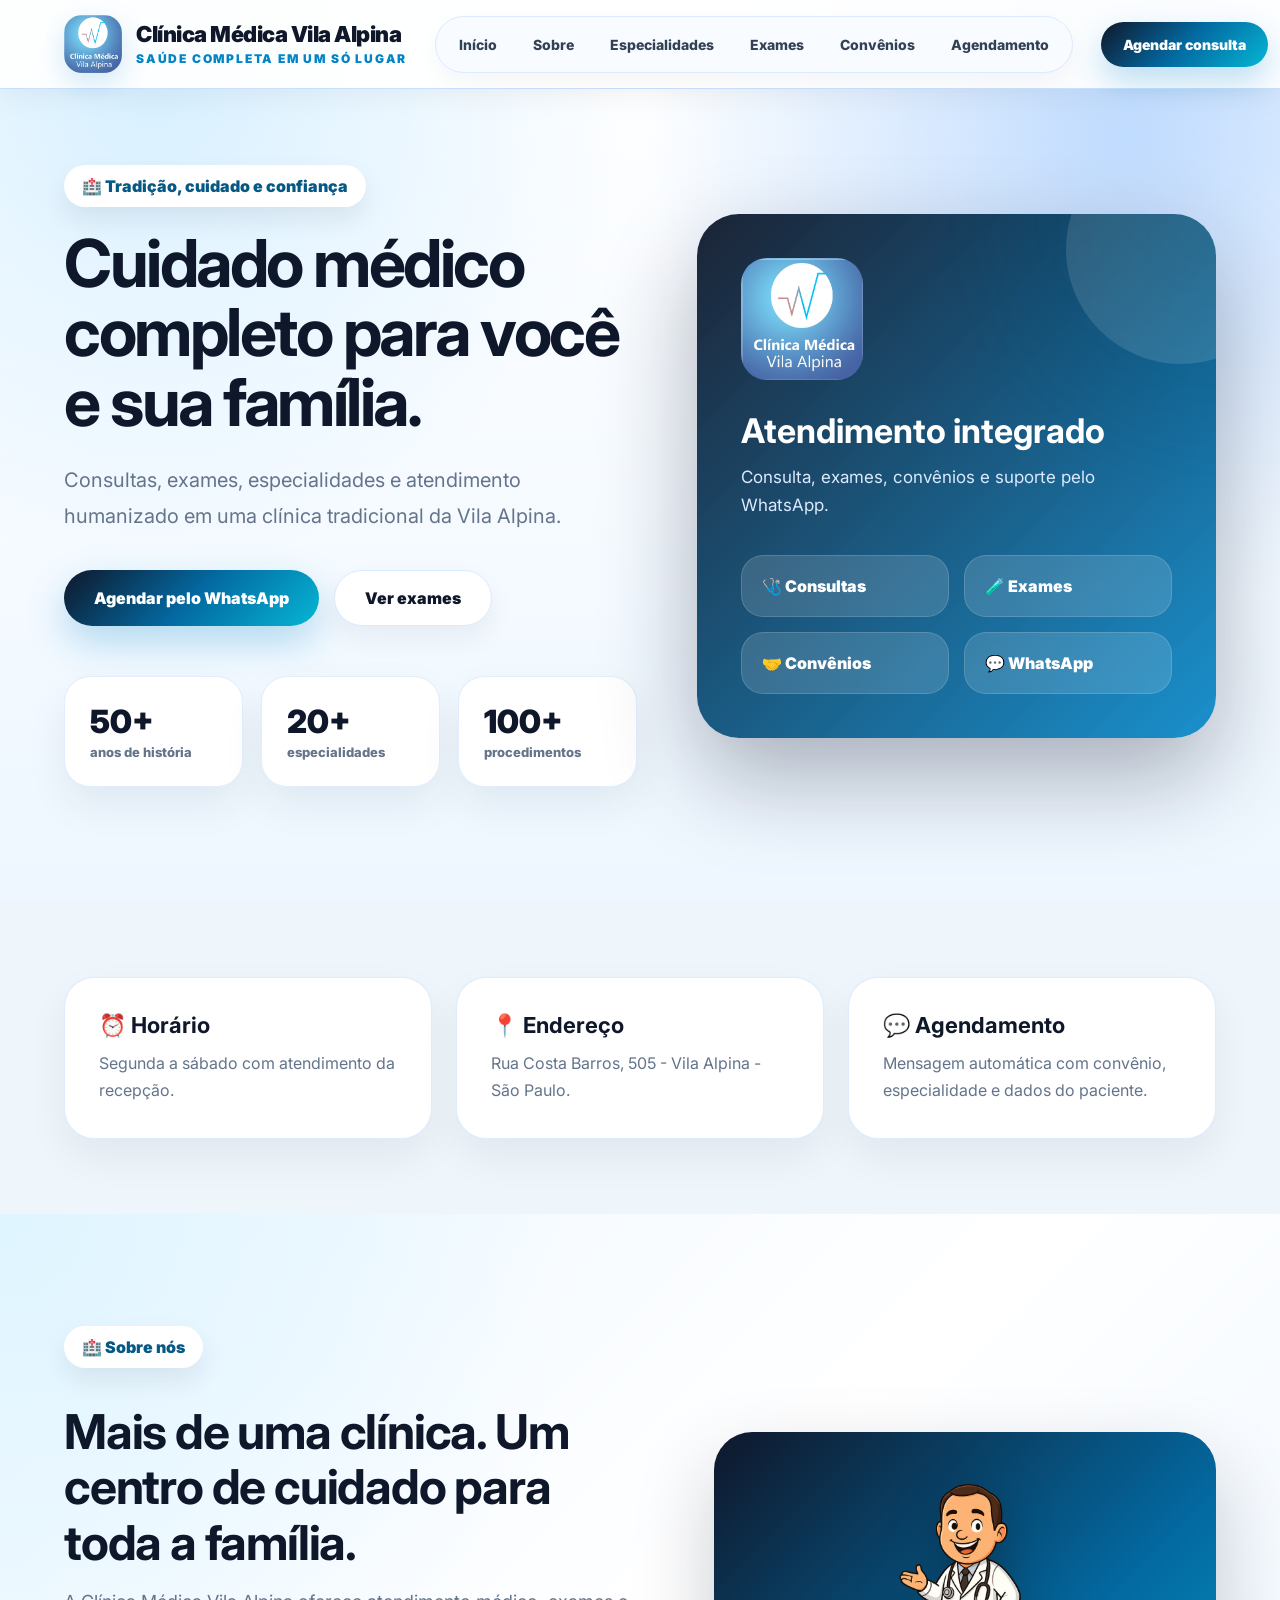
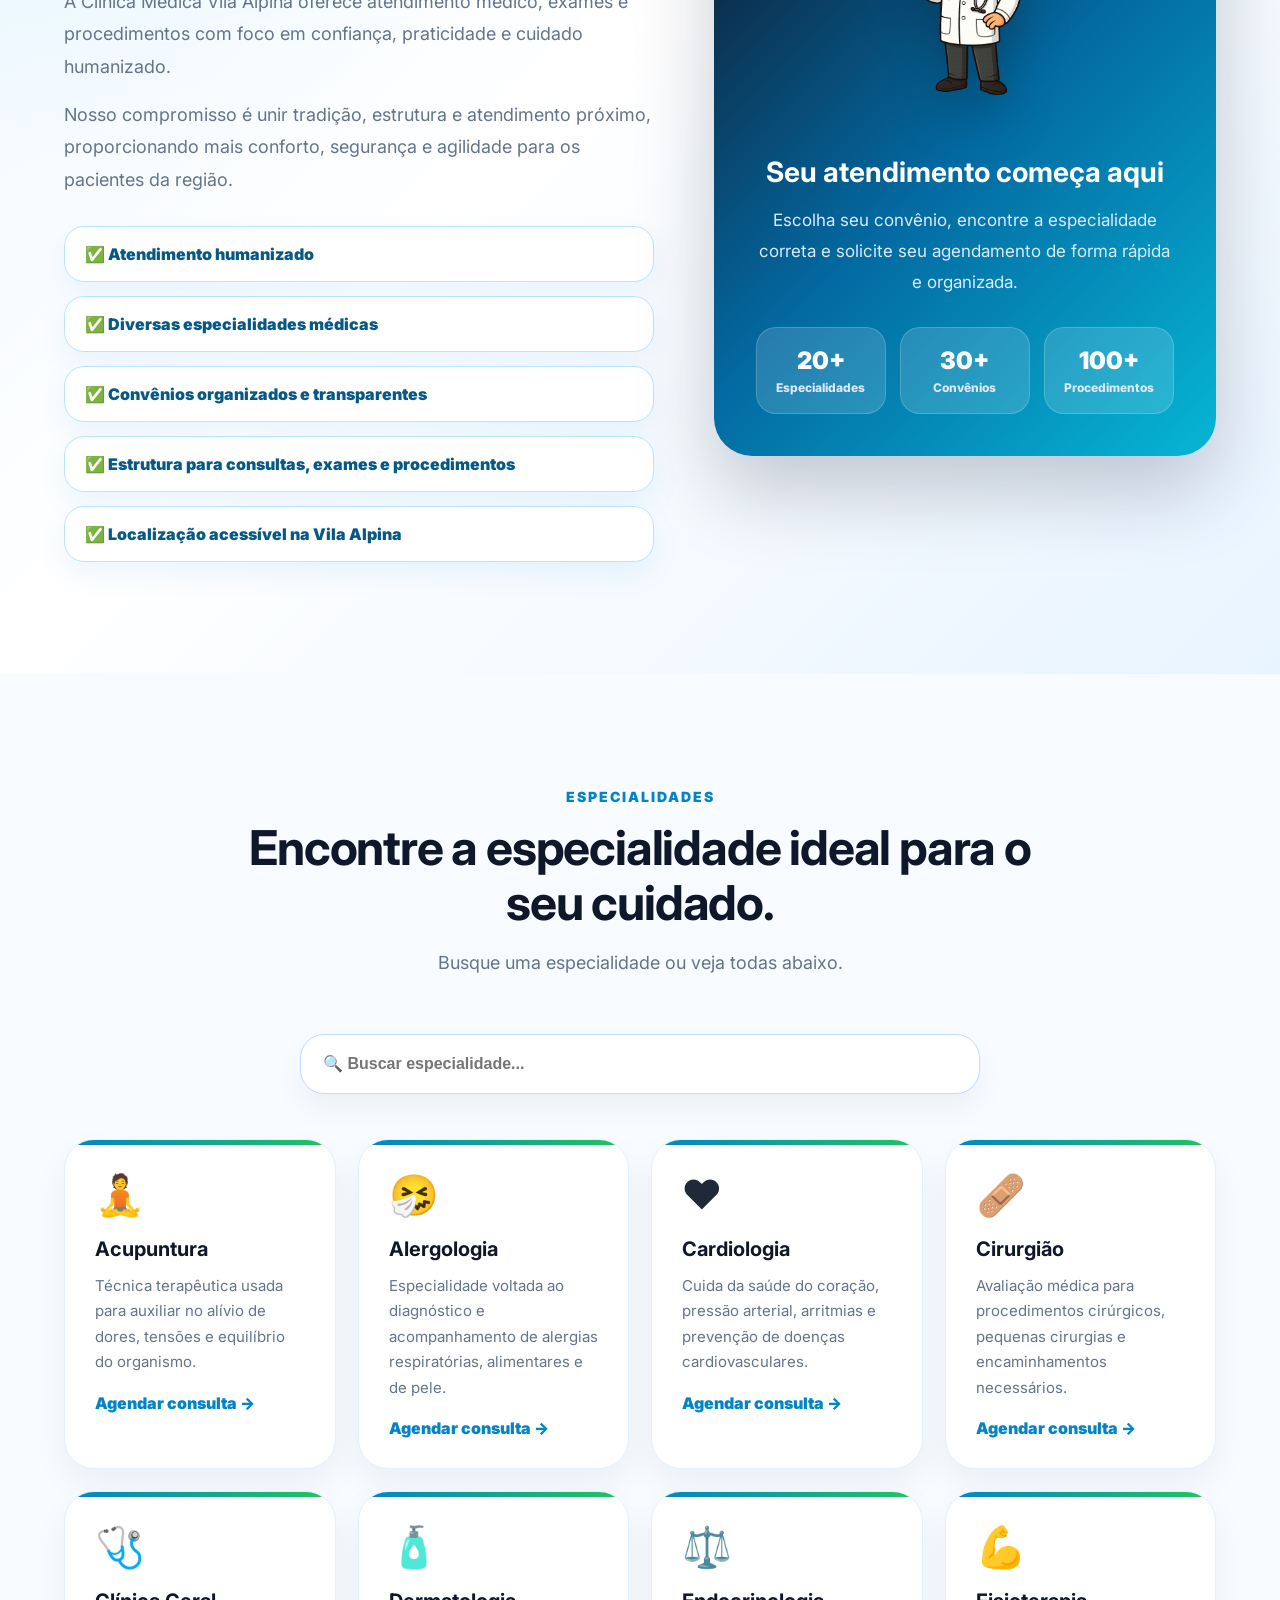
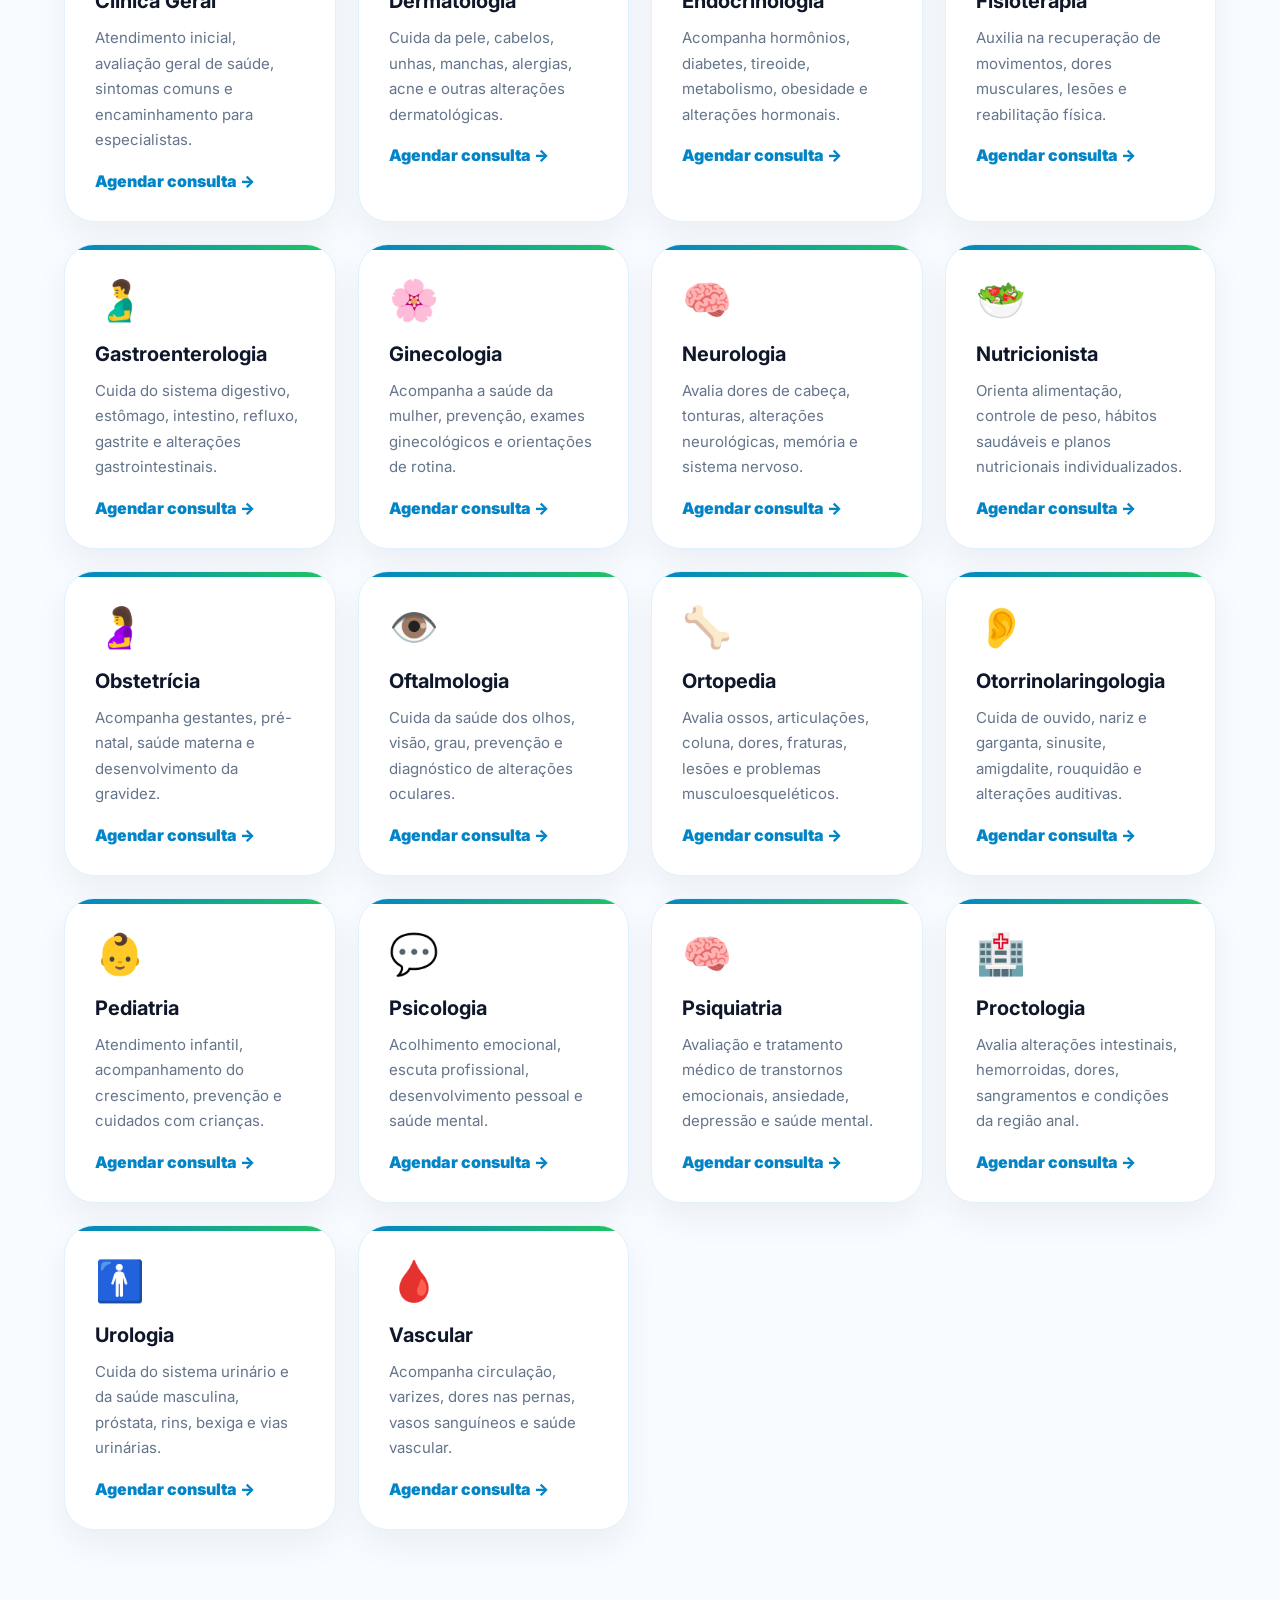
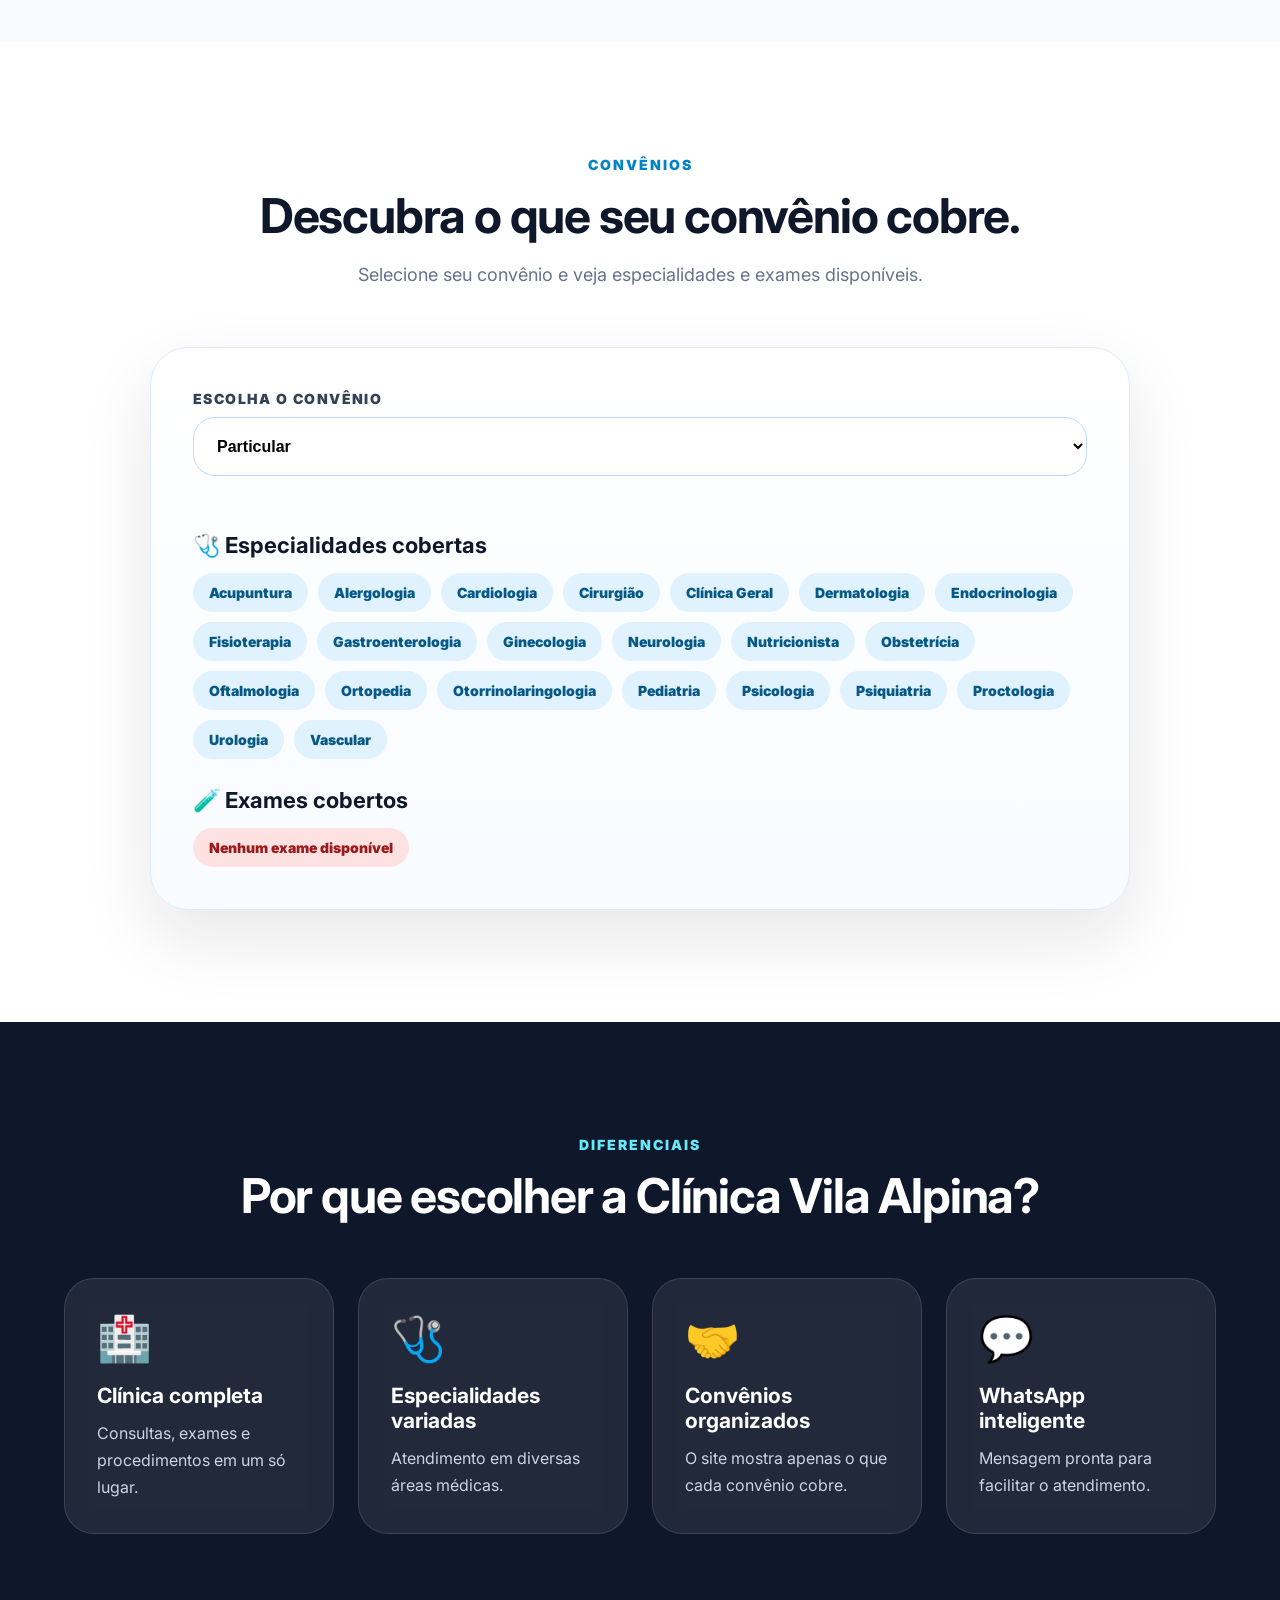
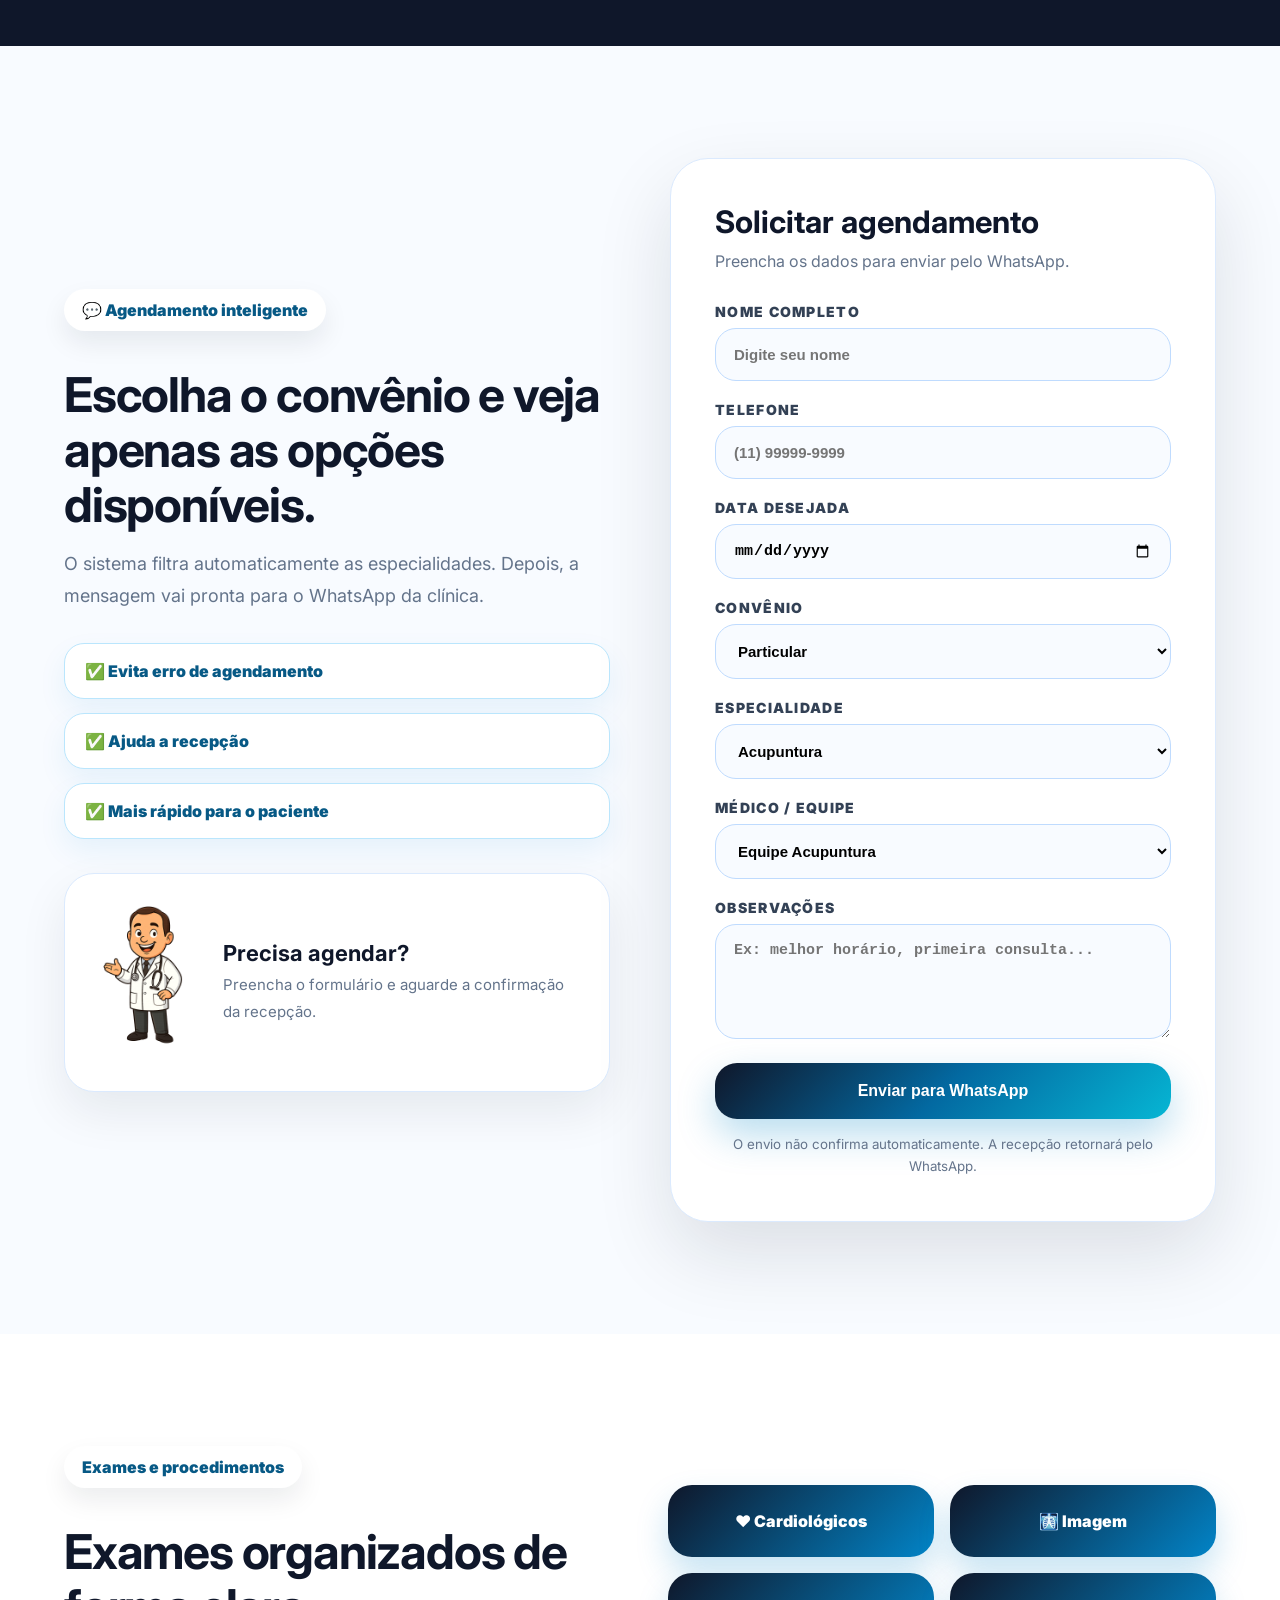
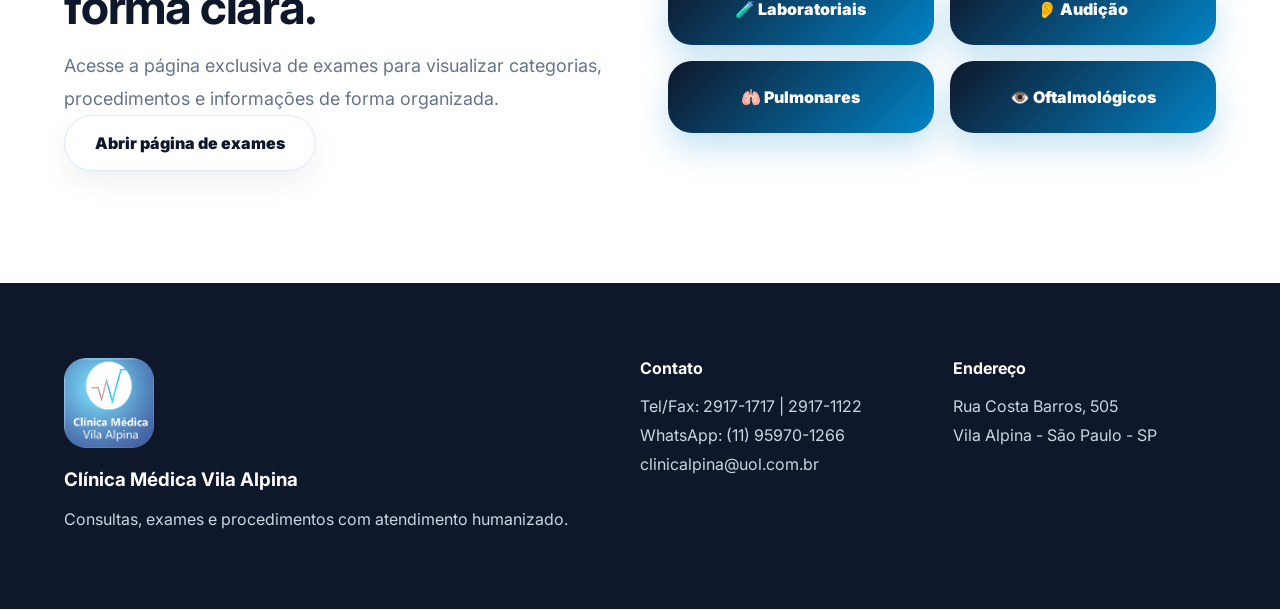
==== commit e04445b6: "Finalizando melhorias do site da clinica" ====
--- a/index.html
+++ b/index.html
@@ -39,7 +39,20 @@
       Agendar consulta
     </a>
 
-  </div>
+    <button class="mobile-menu-btn" id="mobileMenuBtn" type="button" aria-label="Abrir menu">
+      ☰
+    </button>
+
+  </div>
+
+  <nav class="mobile-nav" id="mobileNav">
+    <a href="./index.html#inicio">Início</a>
+    <a href="./index.html#sobre">Sobre</a>
+    <a href="./index.html#especialidades">Especialidades</a>
+    <a href="./exames.html">Exames</a>
+    <a href="./index.html#convenios">Convênios</a>
+    <a href="./index.html#agendamento">Agendamento</a>
+  </nav>
 </header>
 
 <main>
@@ -165,7 +178,7 @@
         </div>
 
         <div>
-          <strong>20+</strong>
+          <strong>30+</strong>
           <span>Convênios</span>
         </div>
 
--- a/src/css/style.css
+++ b/src/css/style.css
@@ -12,6 +12,7 @@
   font-family:'Inter',sans-serif;
   background:#eef5fb;
   color:#1f2937;
+  overflow-x:hidden;
 }
 
 .container{
@@ -120,6 +121,51 @@
 .header-cta:hover{
   transform:translateY(-3px);
   box-shadow:0 18px 40px rgba(2,132,199,.34);
+}
+
+.mobile-menu-btn{
+  display:none;
+  width:46px;
+  height:46px;
+  border:none;
+  border-radius:14px;
+  background:linear-gradient(135deg,#0f172a,#0369a1,#06b6d4);
+  color:white;
+  font-size:24px;
+  font-weight:900;
+  cursor:pointer;
+  box-shadow:0 12px 28px rgba(2,132,199,.28);
+}
+
+.mobile-nav{
+  display:none;
+  width:90%;
+  max-width:1300px;
+  margin:0 auto 14px;
+  background:white;
+  border:1px solid #dbeafe;
+  border-radius:24px;
+  padding:14px;
+  box-shadow:0 20px 45px rgba(15,23,42,.12);
+}
+
+.mobile-nav a{
+  display:block;
+  text-decoration:none;
+  color:#0f172a;
+  font-weight:900;
+  padding:15px 18px;
+  border-radius:16px;
+  transition:.25s ease;
+}
+
+.mobile-nav a:hover{
+  background:#e0f2fe;
+  color:#075985;
+}
+
+.mobile-nav.active{
+  display:block;
 }
 
 /* ========================= */
@@ -1039,6 +1085,12 @@
     display:none;
   }
 
+  .mobile-menu-btn{
+    display:flex;
+    align-items:center;
+    justify-content:center;
+  }
+
   .hero-content,
   .sobre-grid,
   .agendamento-grid,
@@ -1101,41 +1153,100 @@
     width:92%;
   }
 
+  .header{
+    background:rgba(255,255,255,.96);
+  }
+
   .header-content{
     height:78px;
+    gap:12px;
+  }
+
+  .logo-area{
+    gap:10px;
   }
 
   .logo{
-    width:54px;
-    height:54px;
+    width:52px;
+    height:52px;
   }
 
   .logo-text h2{
-    font-size:16px;
+    font-size:15px;
+    max-width:190px;
   }
 
   .logo-text p{
     display:none;
   }
 
+  .mobile-menu-btn{
+    width:43px;
+    height:43px;
+    font-size:22px;
+  }
+
+  .mobile-nav{
+    width:92%;
+    margin-bottom:10px;
+  }
+
   .hero{
-    padding-top:125px;
+    padding-top:115px;
+    padding-bottom:70px;
   }
 
   .hero h1{
-    font-size:36px;
+    font-size:34px;
+    line-height:1.1;
     letter-spacing:-1px;
   }
 
   .hero p{
-    font-size:17px;
-  }
-
-  .stats,
+    font-size:16px;
+    line-height:1.7;
+  }
+
   .hero-buttons{
-    grid-template-columns:1fr;
     flex-direction:column;
     display:flex;
+  }
+
+  .btn-primary,
+  .btn-secondary{
+    width:100%;
+    text-align:center;
+  }
+
+  .stats{
+    grid-template-columns:1fr;
+    gap:14px;
+  }
+
+  .premium-card{
+    margin-top:20px;
+  }
+
+  .quick-info{
+    padding:50px 0;
+  }
+
+  .section{
+    padding:68px 0;
+  }
+
+  .section-title h2,
+  .sobre h2,
+  .agendamento-text h2,
+  .exames-grid h2{
+    font-size:32px;
+  }
+
+  .section-title p,
+  .sobre p,
+  .agendamento-text p,
+  .exames-grid p{
+    font-size:16px;
   }
 
   .cards-grid,
@@ -1145,15 +1256,8 @@
     grid-template-columns:1fr;
   }
 
-  .section{
-    padding:78px 0;
-  }
-
-  .section-title h2,
-  .sobre h2,
-  .agendamento-text h2,
-  .exames-grid h2{
-    font-size:32px;
+  .card{
+    padding:24px;
   }
 
   .premium-card,
@@ -1163,6 +1267,11 @@
     padding:27px;
   }
 
+  .boneco-box{
+    flex-direction:column;
+    text-align:center;
+  }
+
   .carousel-btn{
     display:none;
   }
@@ -1172,6 +1281,11 @@
   }
 
   .carousel-slide img{
-    height:230px;
+    height:auto;
+    object-fit:contain;
+  }
+
+  .footer{
+    padding:55px 0;
   }
 }
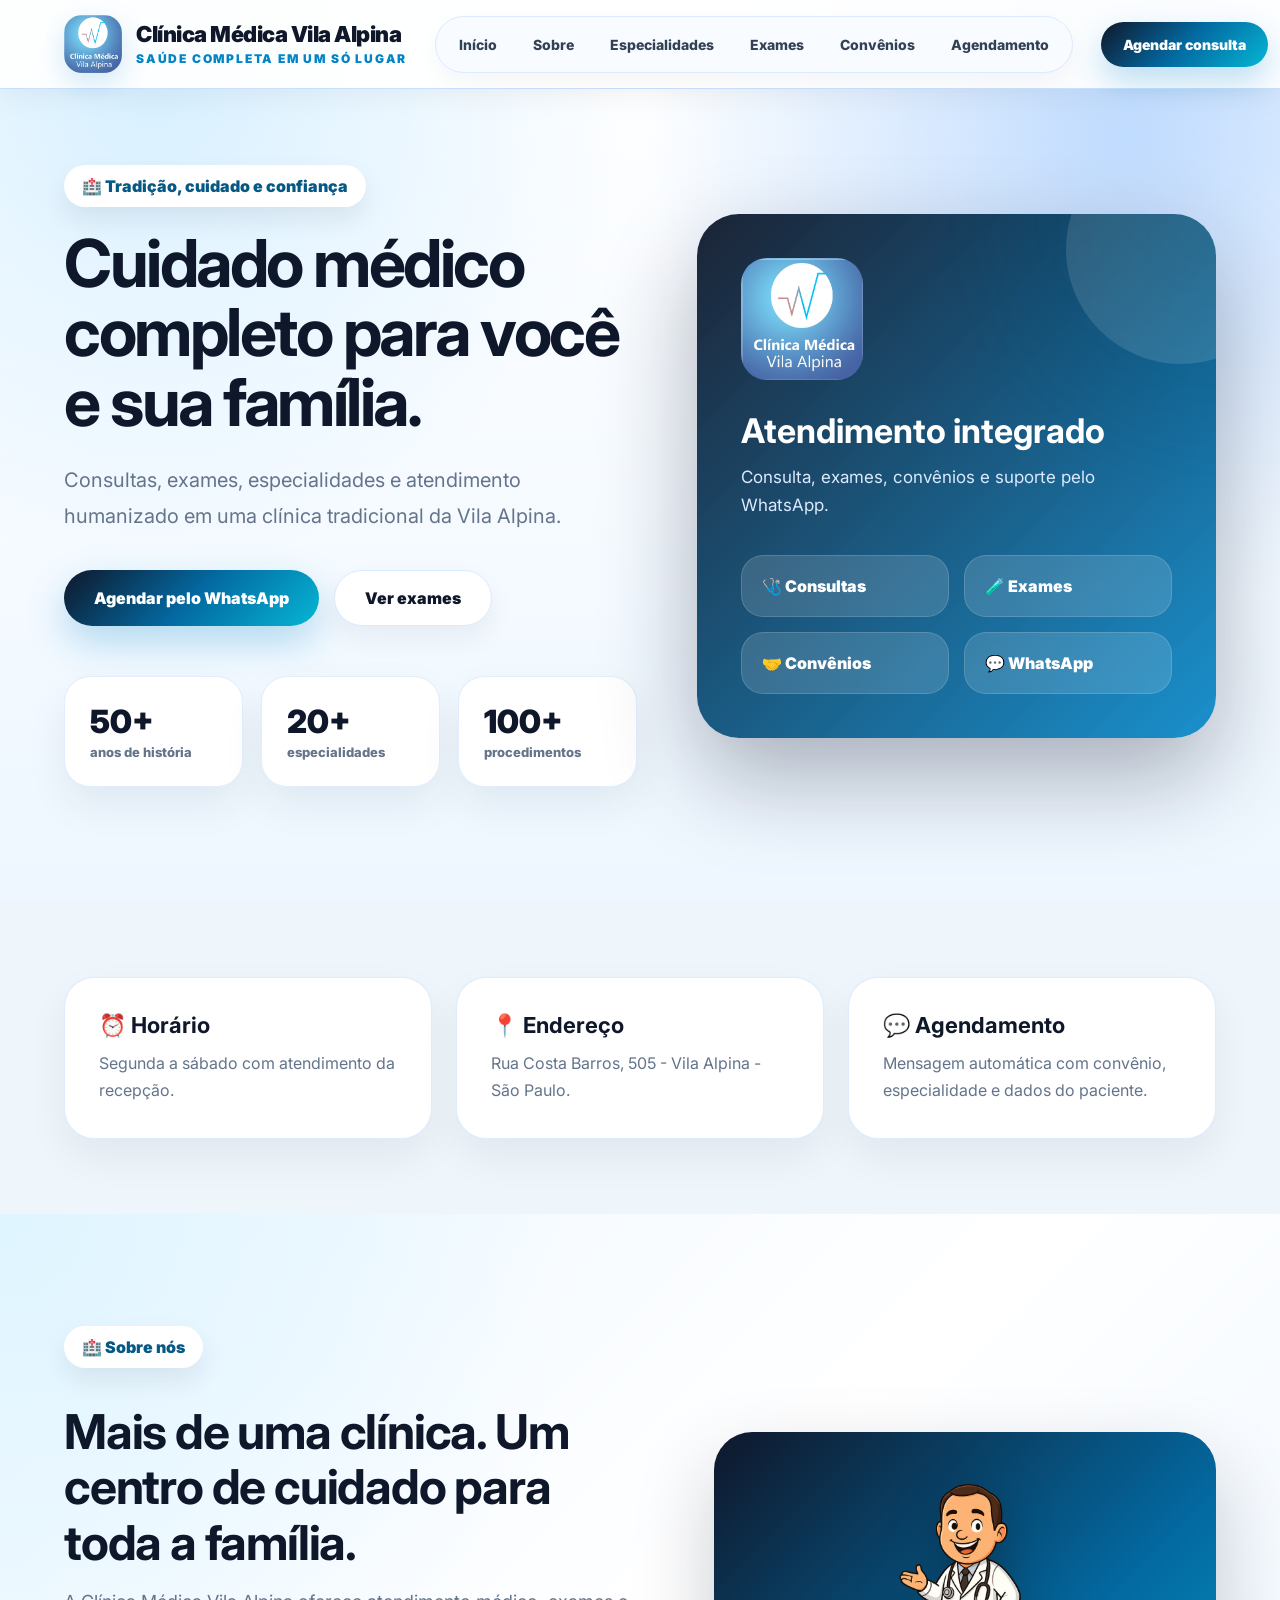
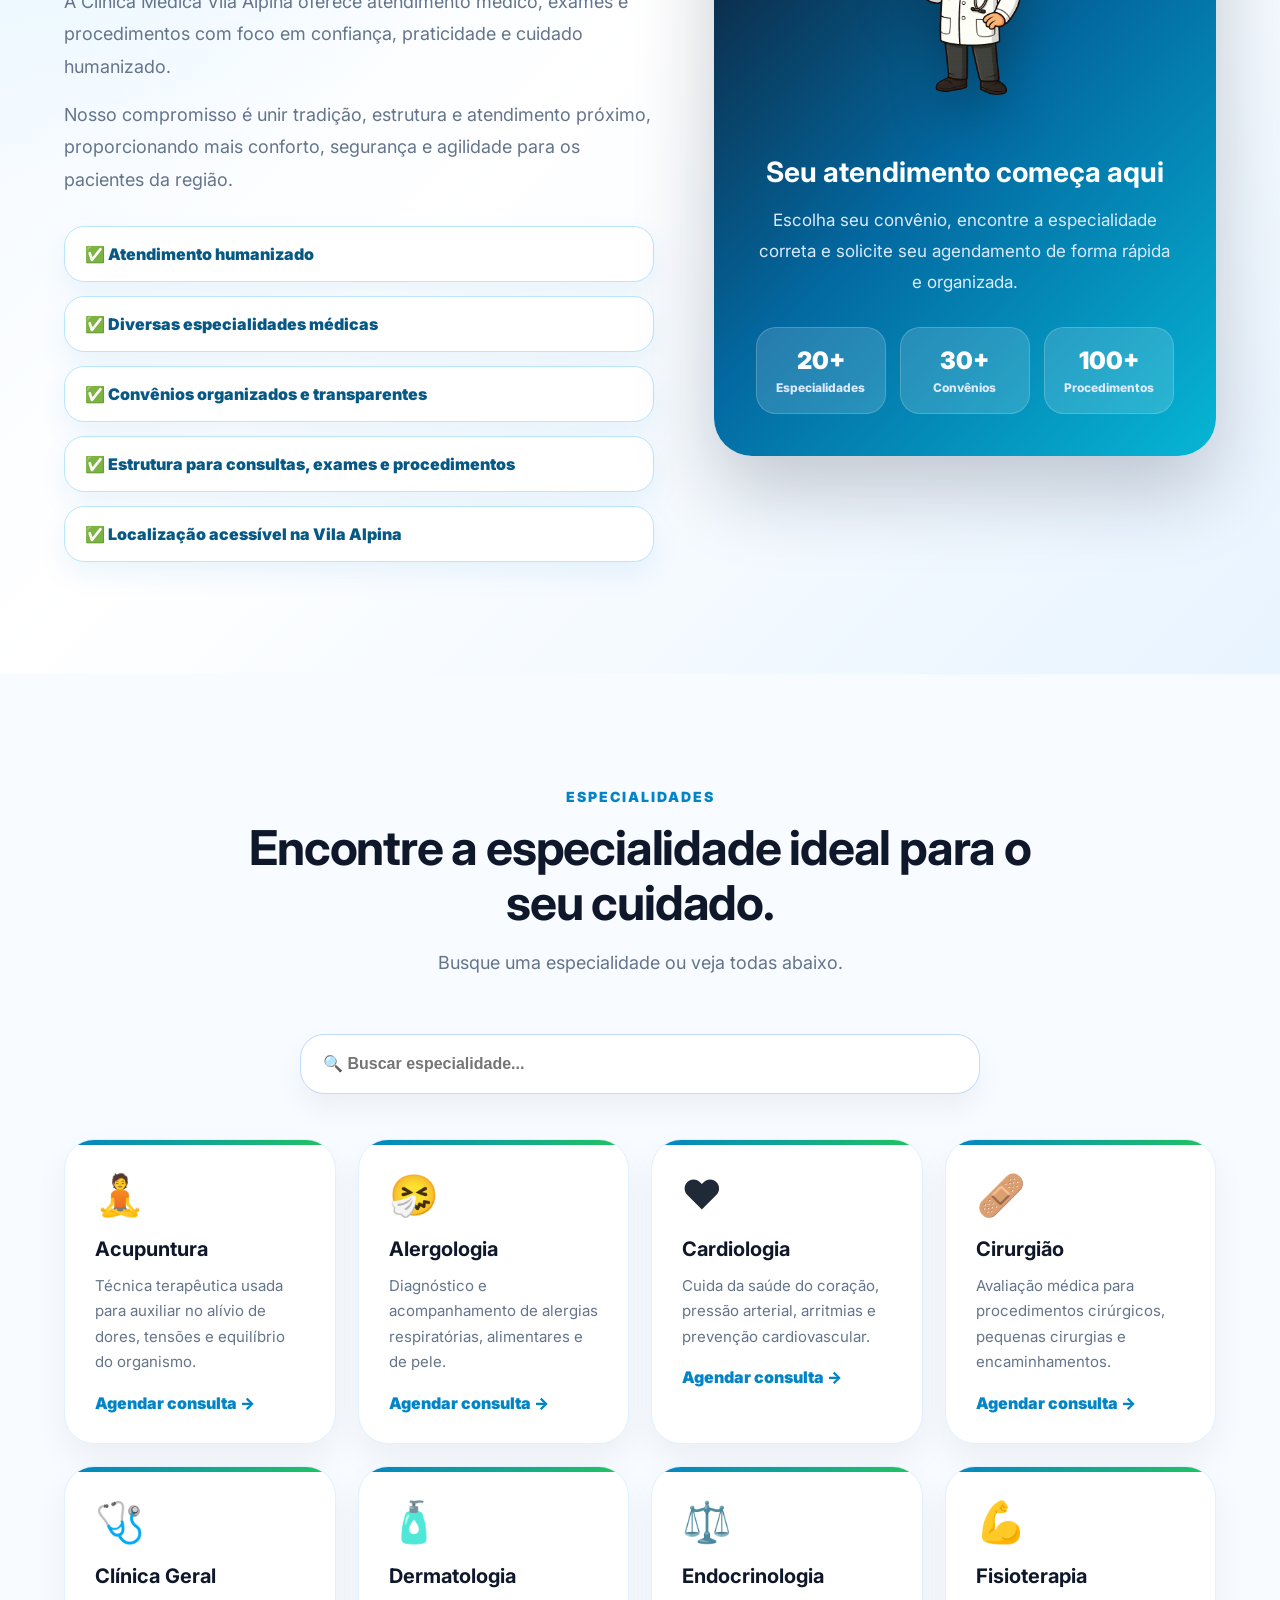
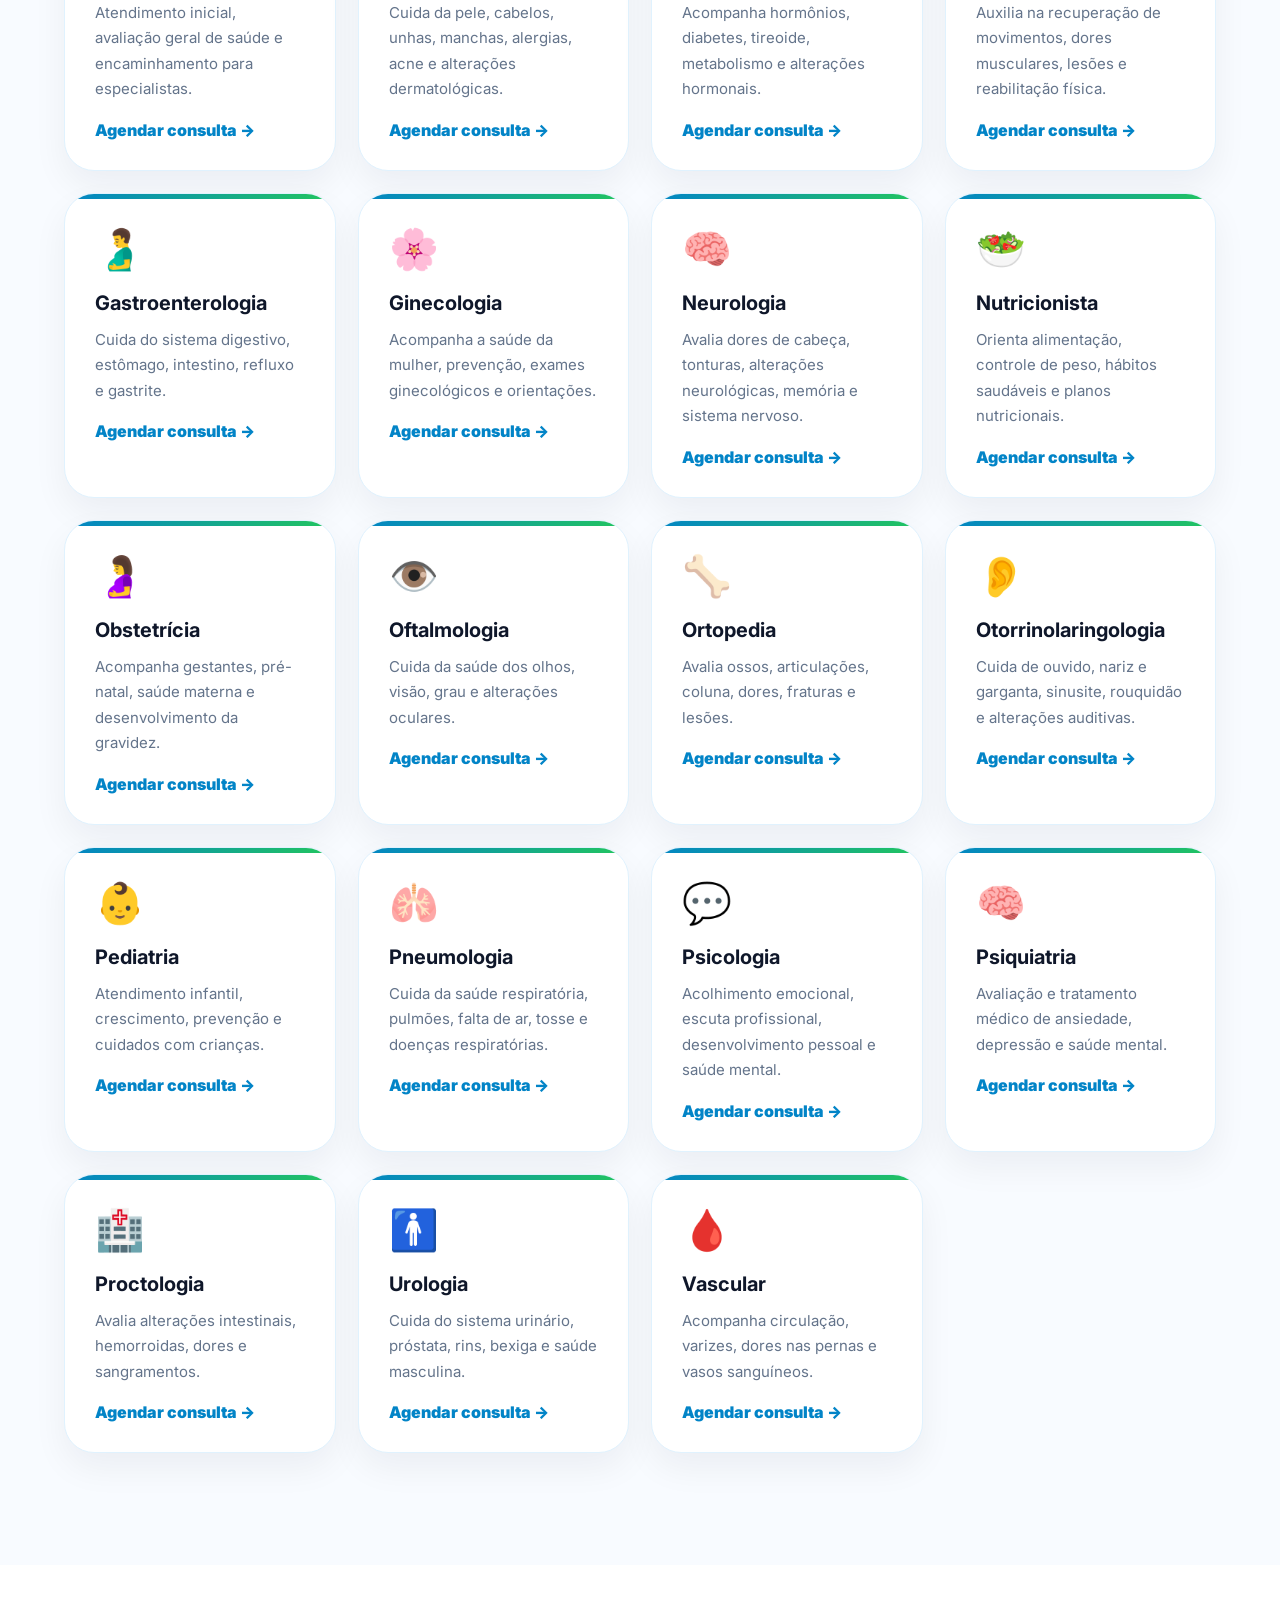
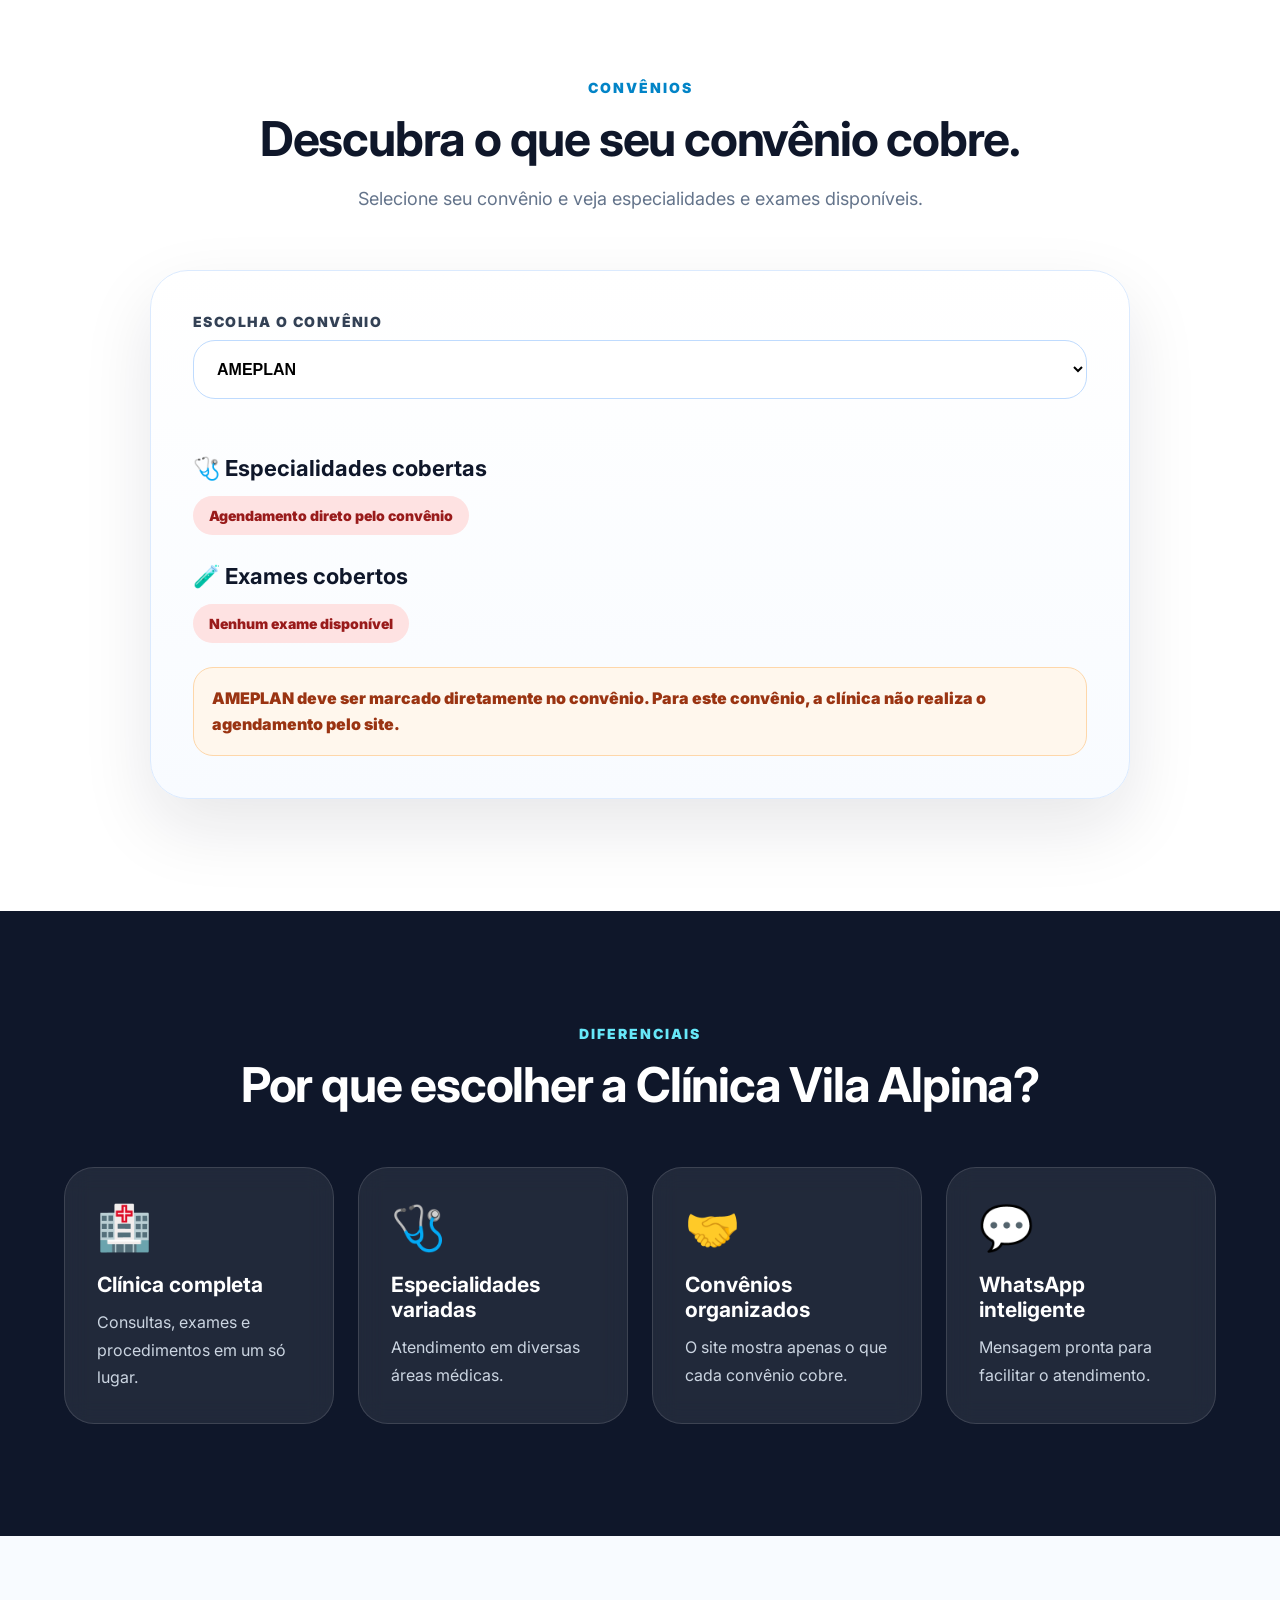
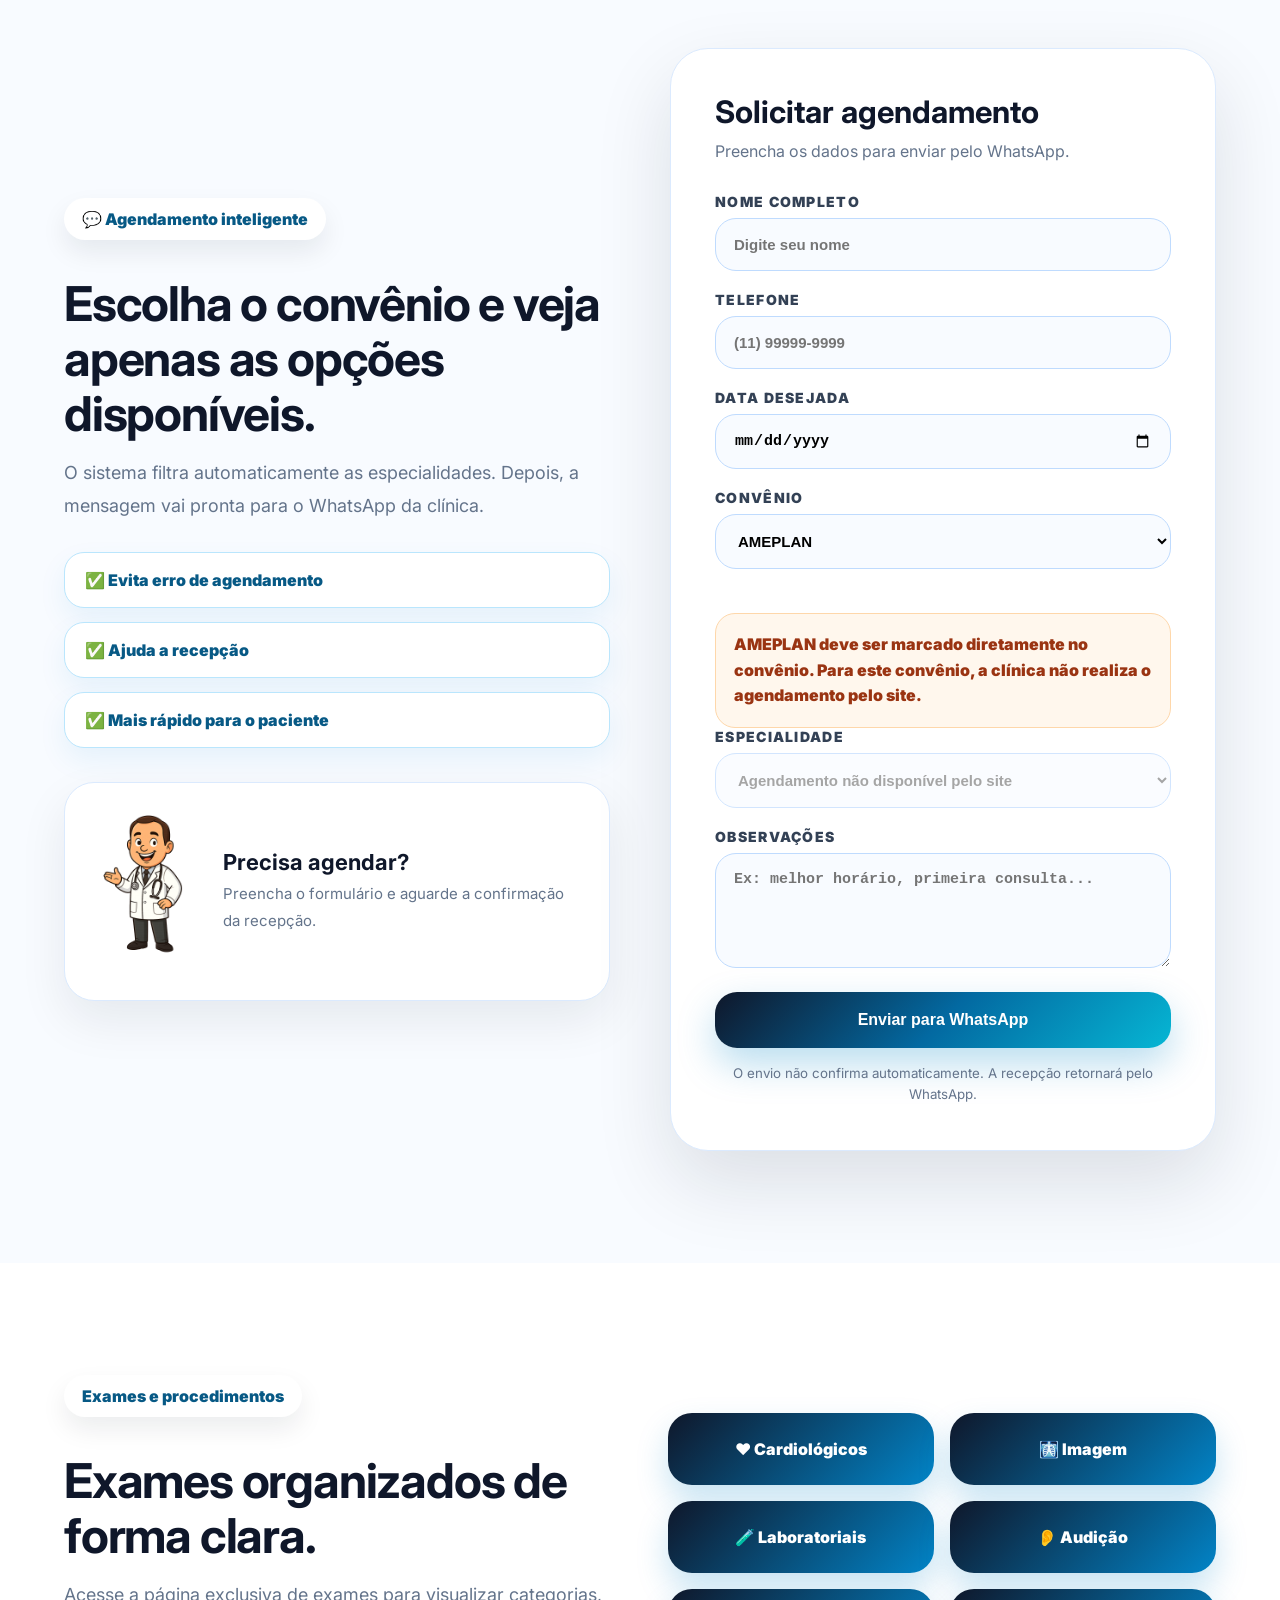
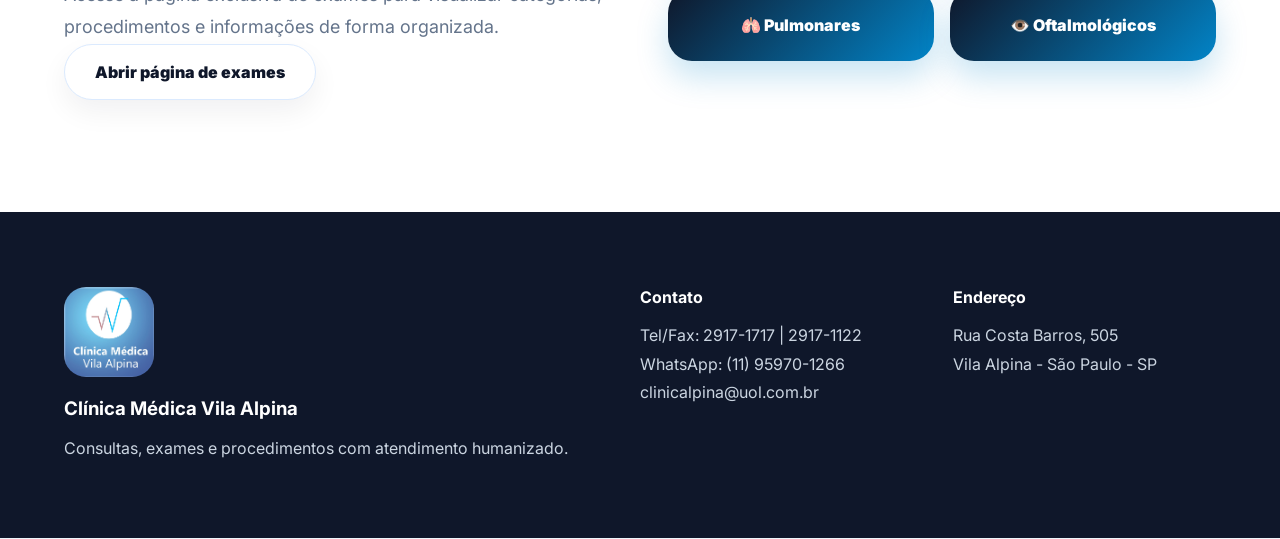
==== commit 88210184: "Projeto site clinica pronto" ====
--- a/index.html
+++ b/index.html
@@ -345,9 +345,6 @@
       <label for="especialidade">Especialidade</label>
       <select id="especialidade" required></select>
 
-      <label for="medico">Médico / Equipe</label>
-      <select id="medico" required></select>
-
       <label for="observacao">Observações</label>
       <textarea 
         id="observacao" 
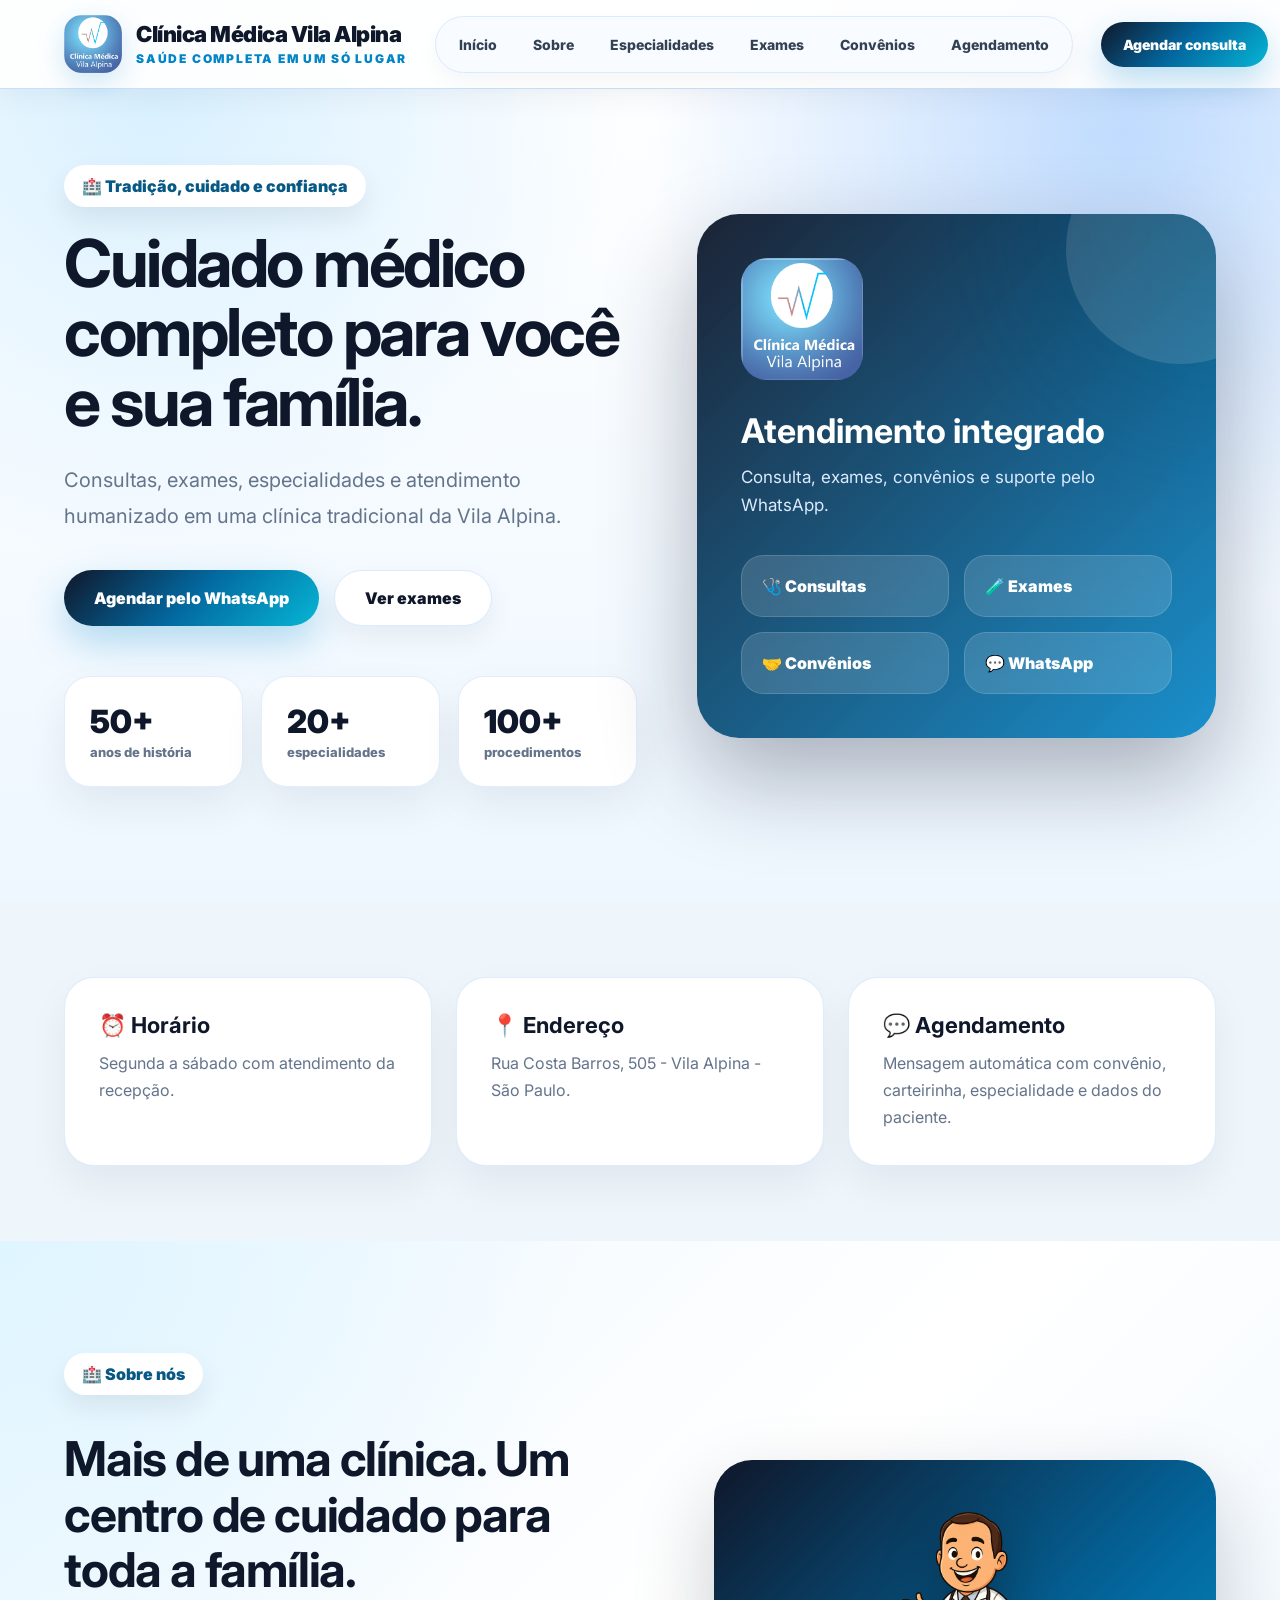
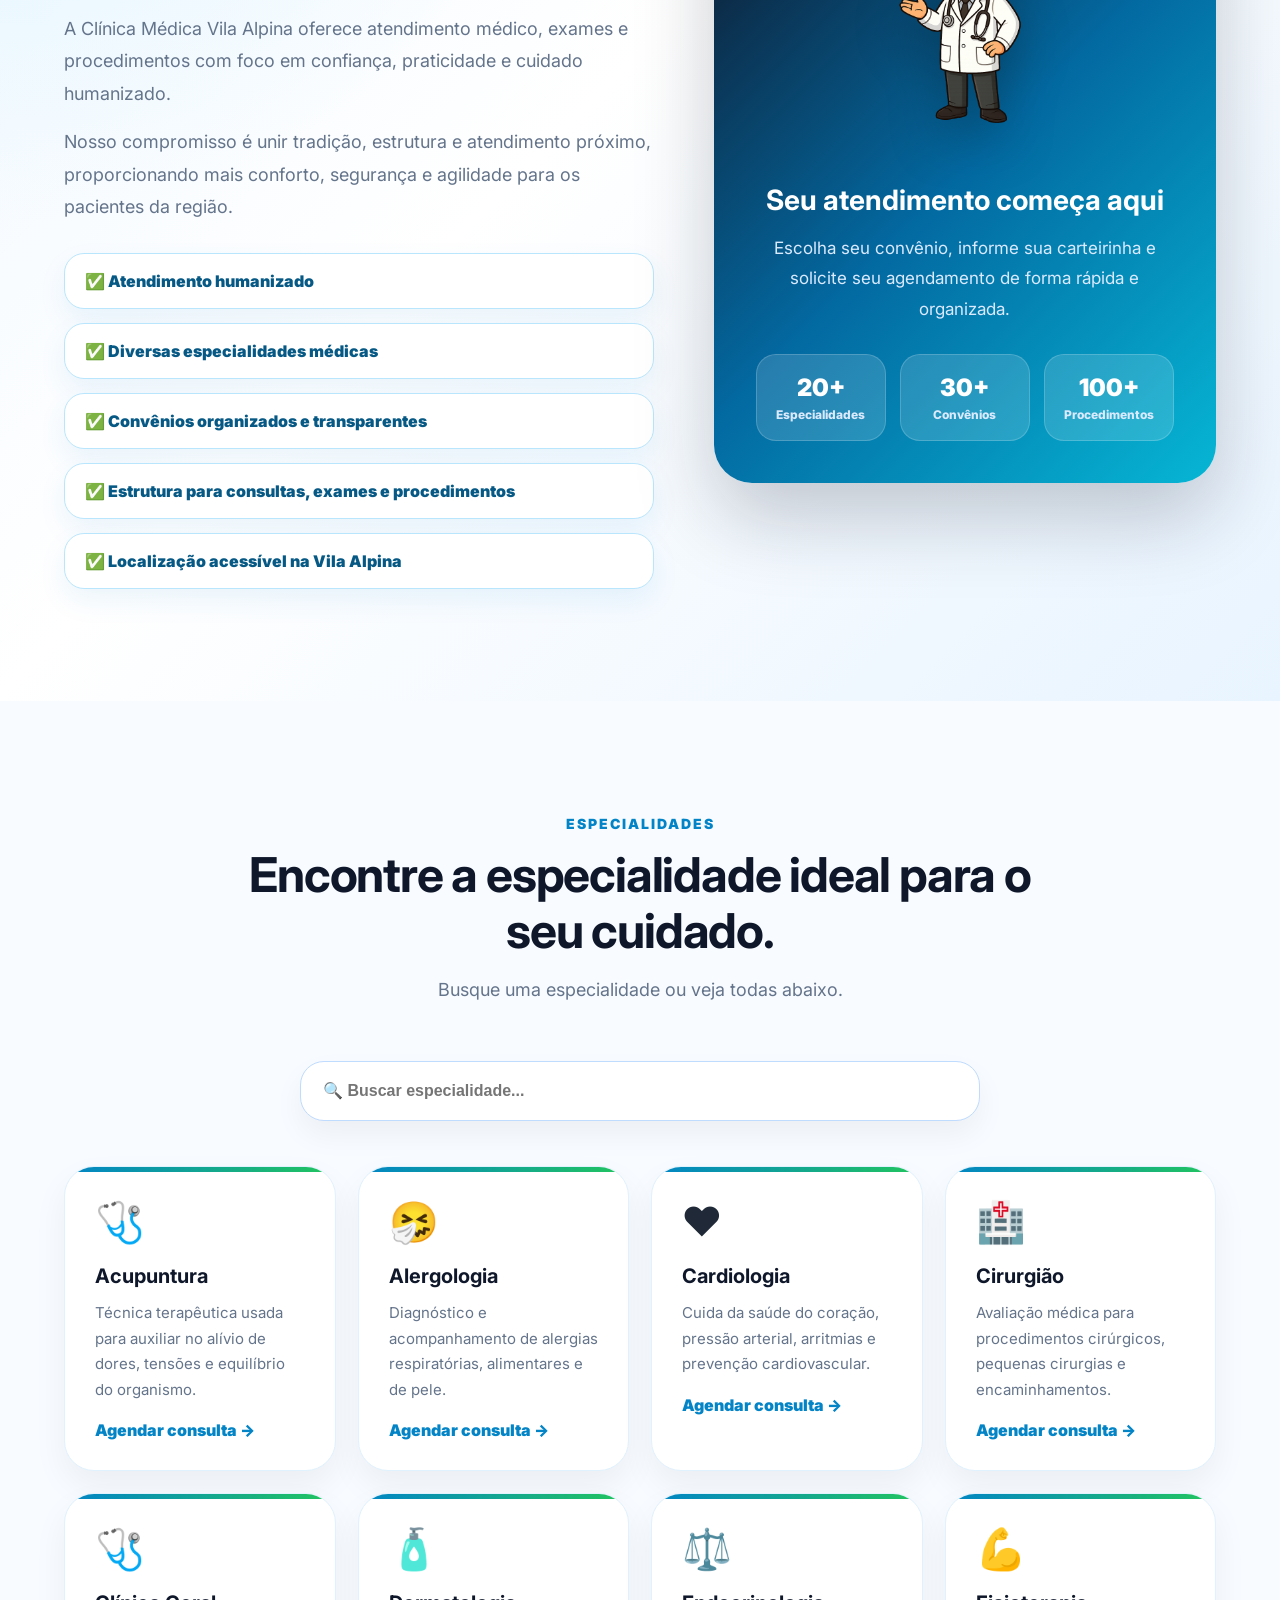
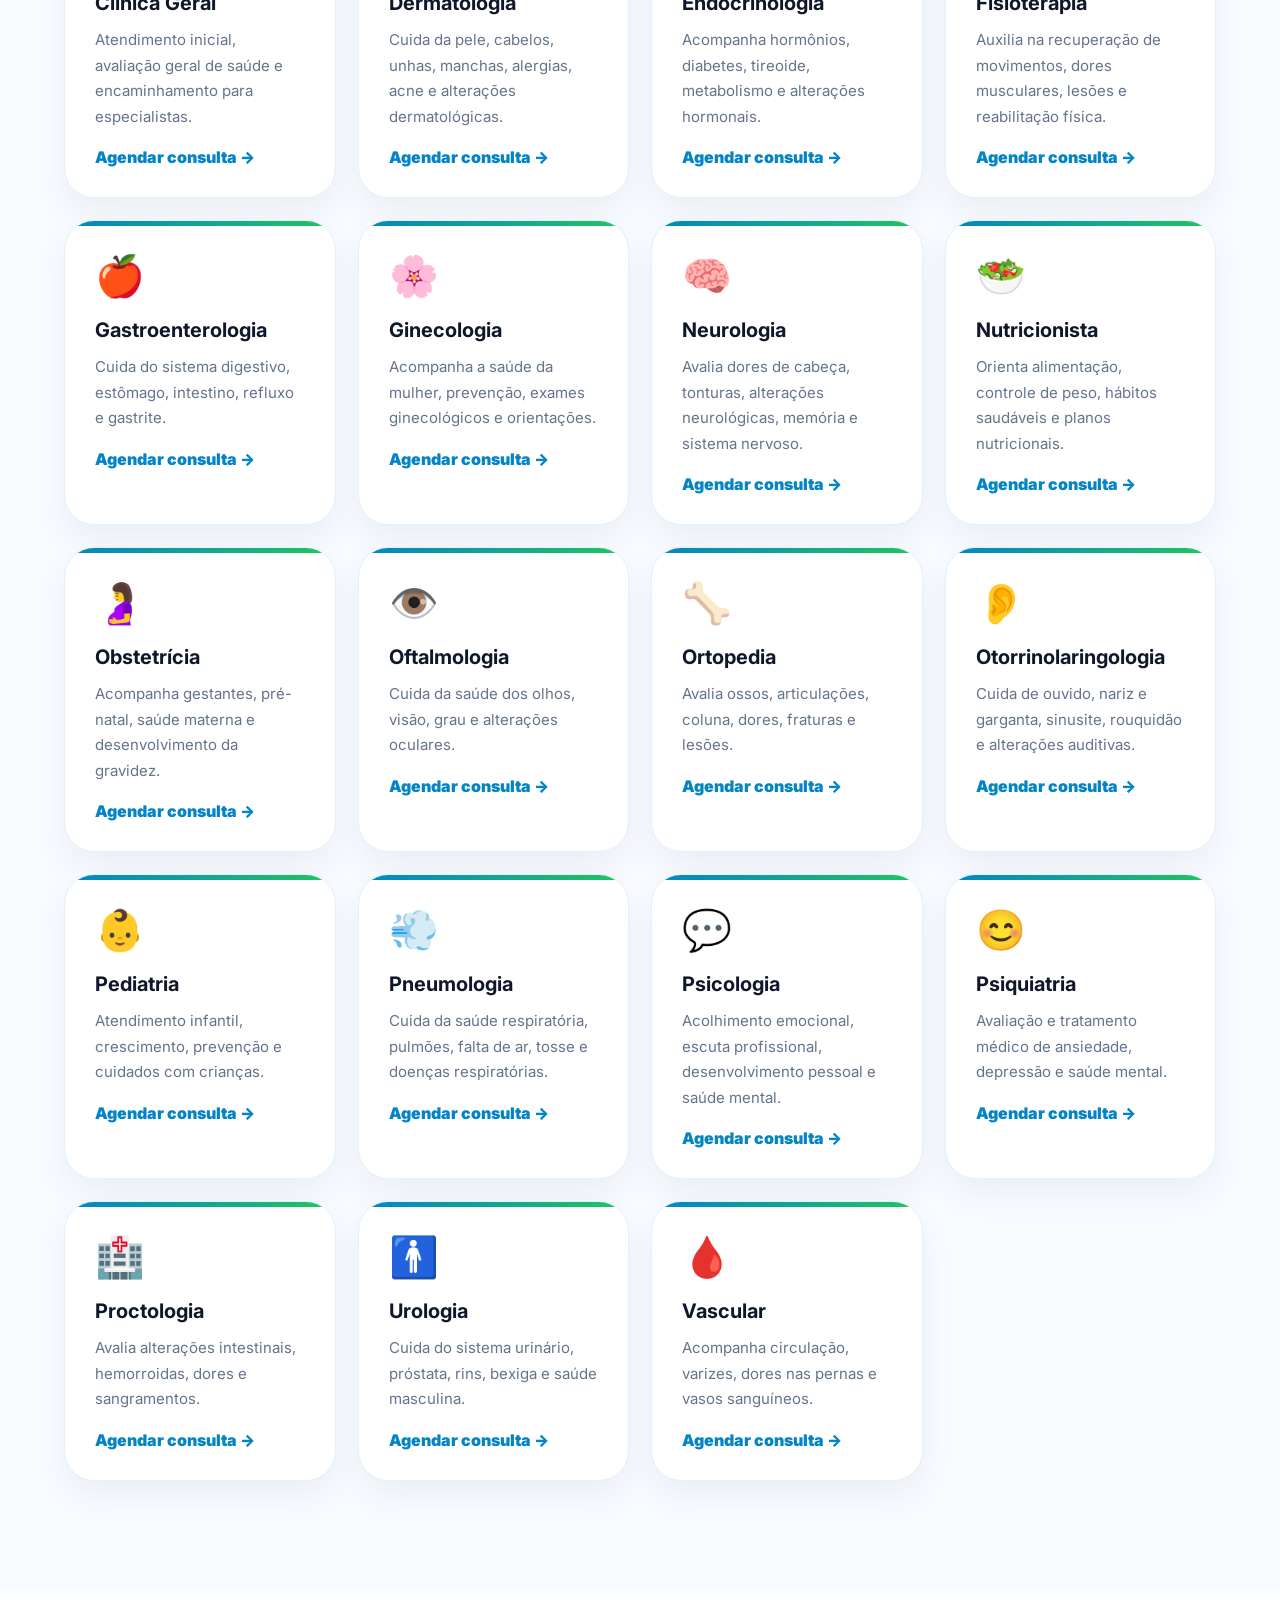
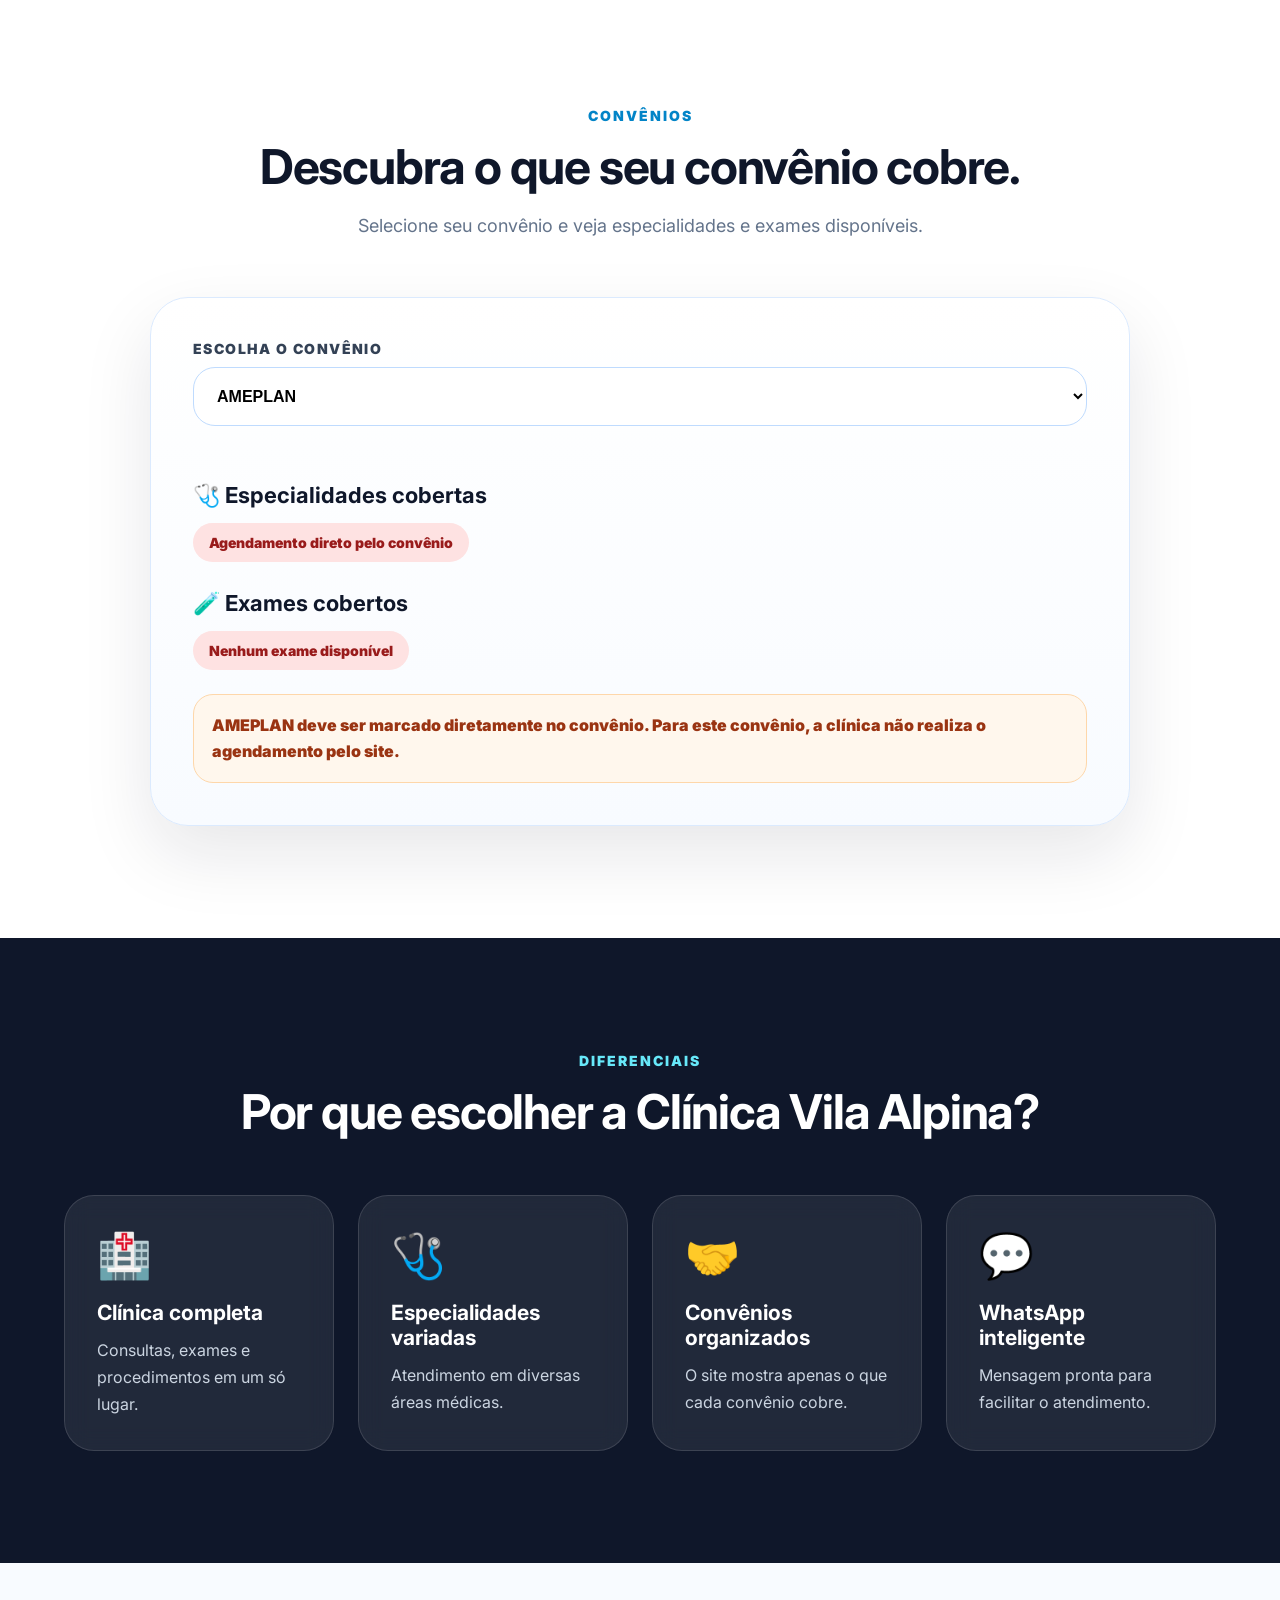
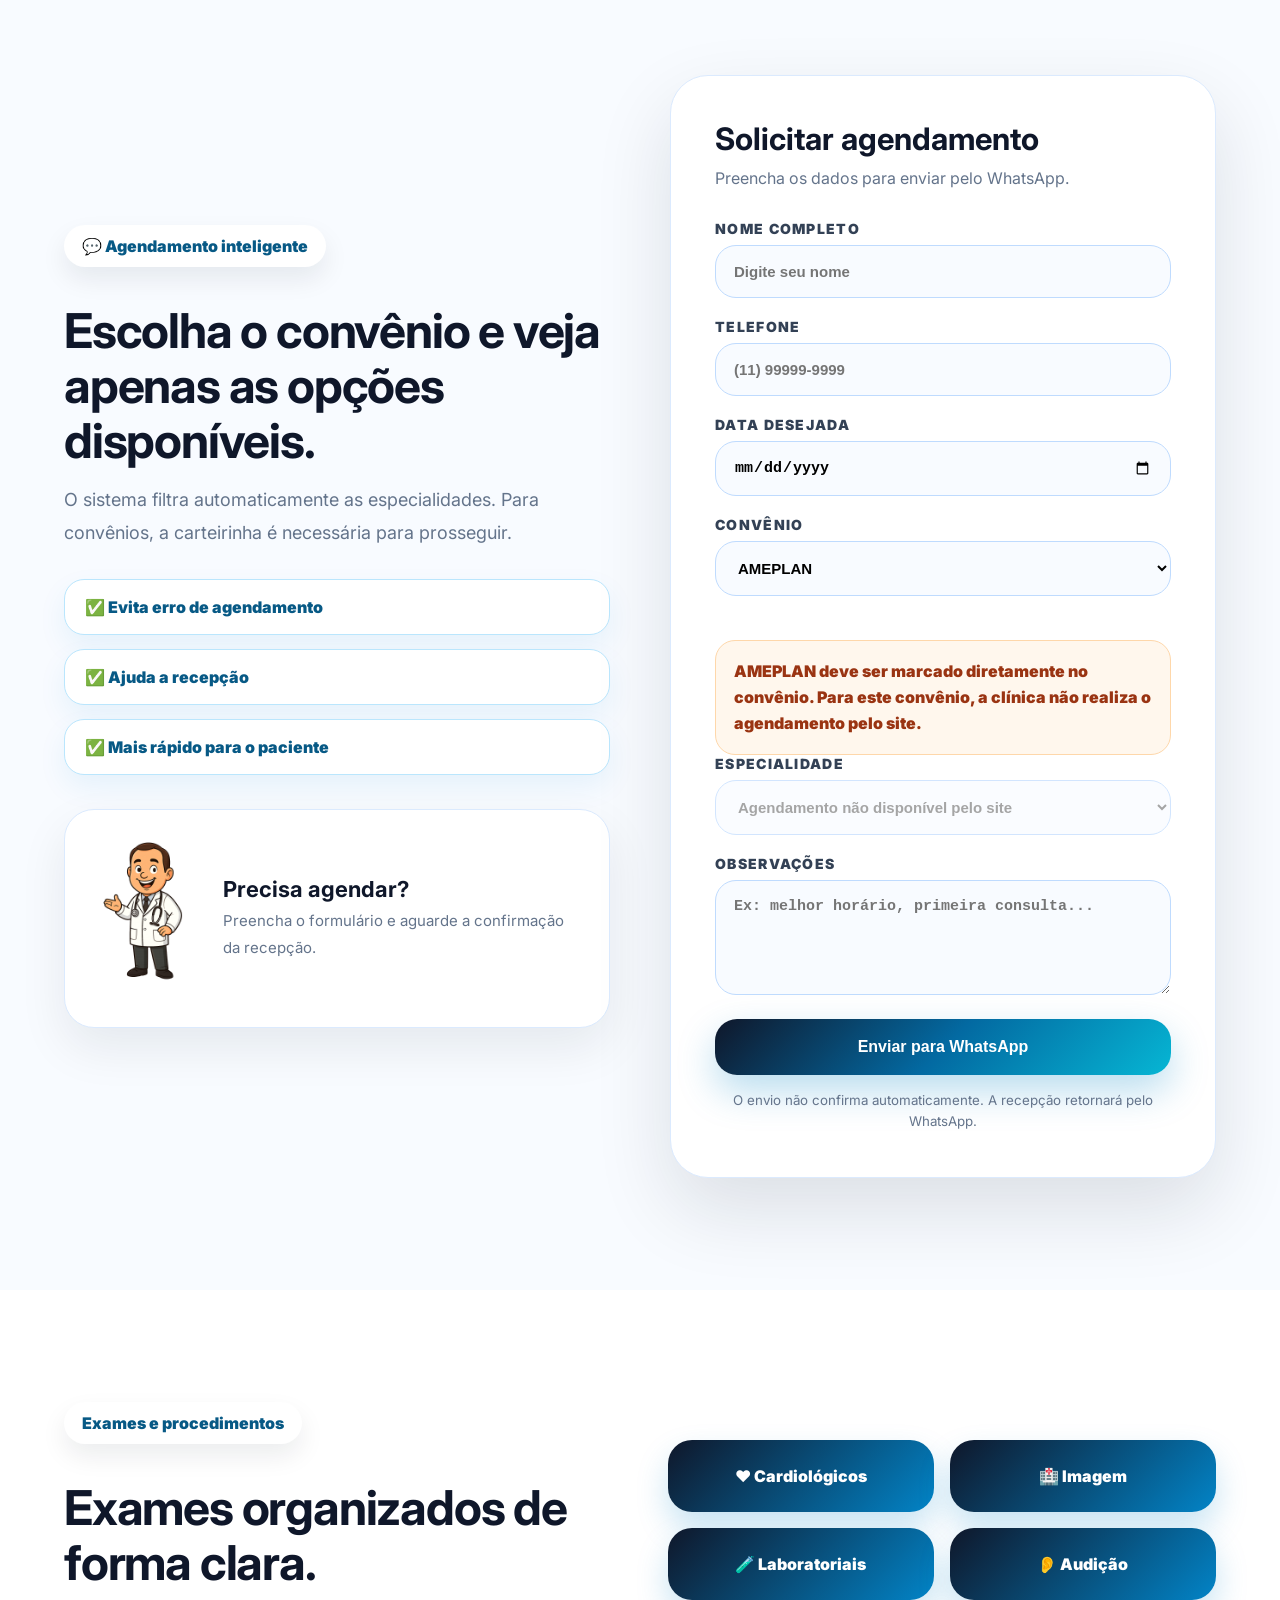
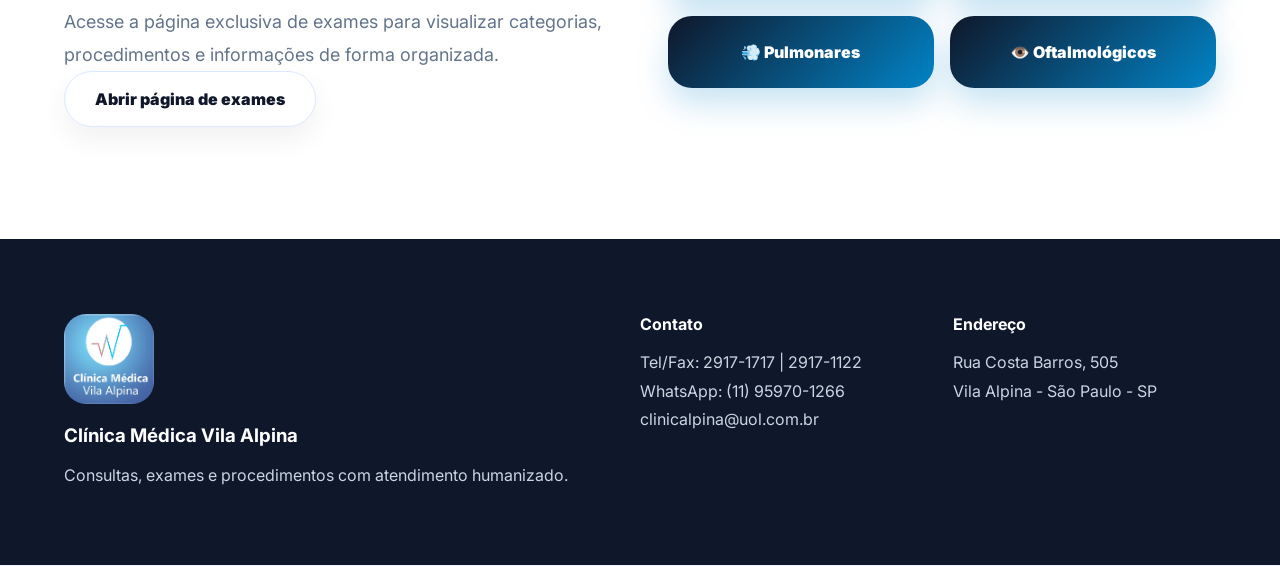
==== commit 1fc3a344: "site atualizado" ====
--- a/index.html
+++ b/index.html
@@ -35,9 +35,7 @@
       <a href="./index.html#agendamento">Agendamento</a>
     </nav>
 
-    <a href="./index.html#agendamento" class="header-cta">
-      Agendar consulta
-    </a>
+    <a href="./index.html#agendamento" class="header-cta">Agendar consulta</a>
 
     <button class="mobile-menu-btn" id="mobileMenuBtn" type="button" aria-label="Abrir menu">
       ☰
@@ -129,7 +127,7 @@
 
     <div class="quick-card">
       <h3>💬 Agendamento</h3>
-      <p>Mensagem automática com convênio, especialidade e dados do paciente.</p>
+      <p>Mensagem automática com convênio, carteirinha, especialidade e dados do paciente.</p>
     </div>
 
   </div>
@@ -168,7 +166,7 @@
       <h3>Seu atendimento começa aqui</h3>
 
       <p>
-        Escolha seu convênio, encontre a especialidade correta e solicite seu agendamento de forma rápida e organizada.
+        Escolha seu convênio, informe sua carteirinha e solicite seu agendamento de forma rápida e organizada.
       </p>
 
       <div class="sobre-mini-info">
@@ -288,7 +286,7 @@
       <h2>Escolha o convênio e veja apenas as opções disponíveis.</h2>
 
       <p>
-        O sistema filtra automaticamente as especialidades. Depois, a mensagem vai pronta para o WhatsApp da clínica.
+        O sistema filtra automaticamente as especialidades. Para convênios, a carteirinha é necessária para prosseguir.
       </p>
 
       <div class="check-list">
@@ -340,6 +338,15 @@
       <label for="convenio">Convênio</label>
       <select id="convenio" required></select>
 
+      <div id="carteirinhaBox">
+        <label for="carteirinha">Número da carteirinha</label>
+        <input 
+          type="text" 
+          id="carteirinha" 
+          placeholder="Digite o número da carteirinha"
+        >
+      </div>
+
       <div id="avisoConvenio" class="aviso"></div>
 
       <label for="especialidade">Especialidade</label>
@@ -382,10 +389,10 @@
 
     <div class="exames-cards">
       <div>❤️ Cardiológicos</div>
-      <div>🩻 Imagem</div>
+      <div>🏥 Imagem</div>
       <div>🧪 Laboratoriais</div>
       <div>👂 Audição</div>
-      <div>🫁 Pulmonares</div>
+      <div>💨 Pulmonares</div>
       <div>👁️ Oftalmológicos</div>
     </div>
 
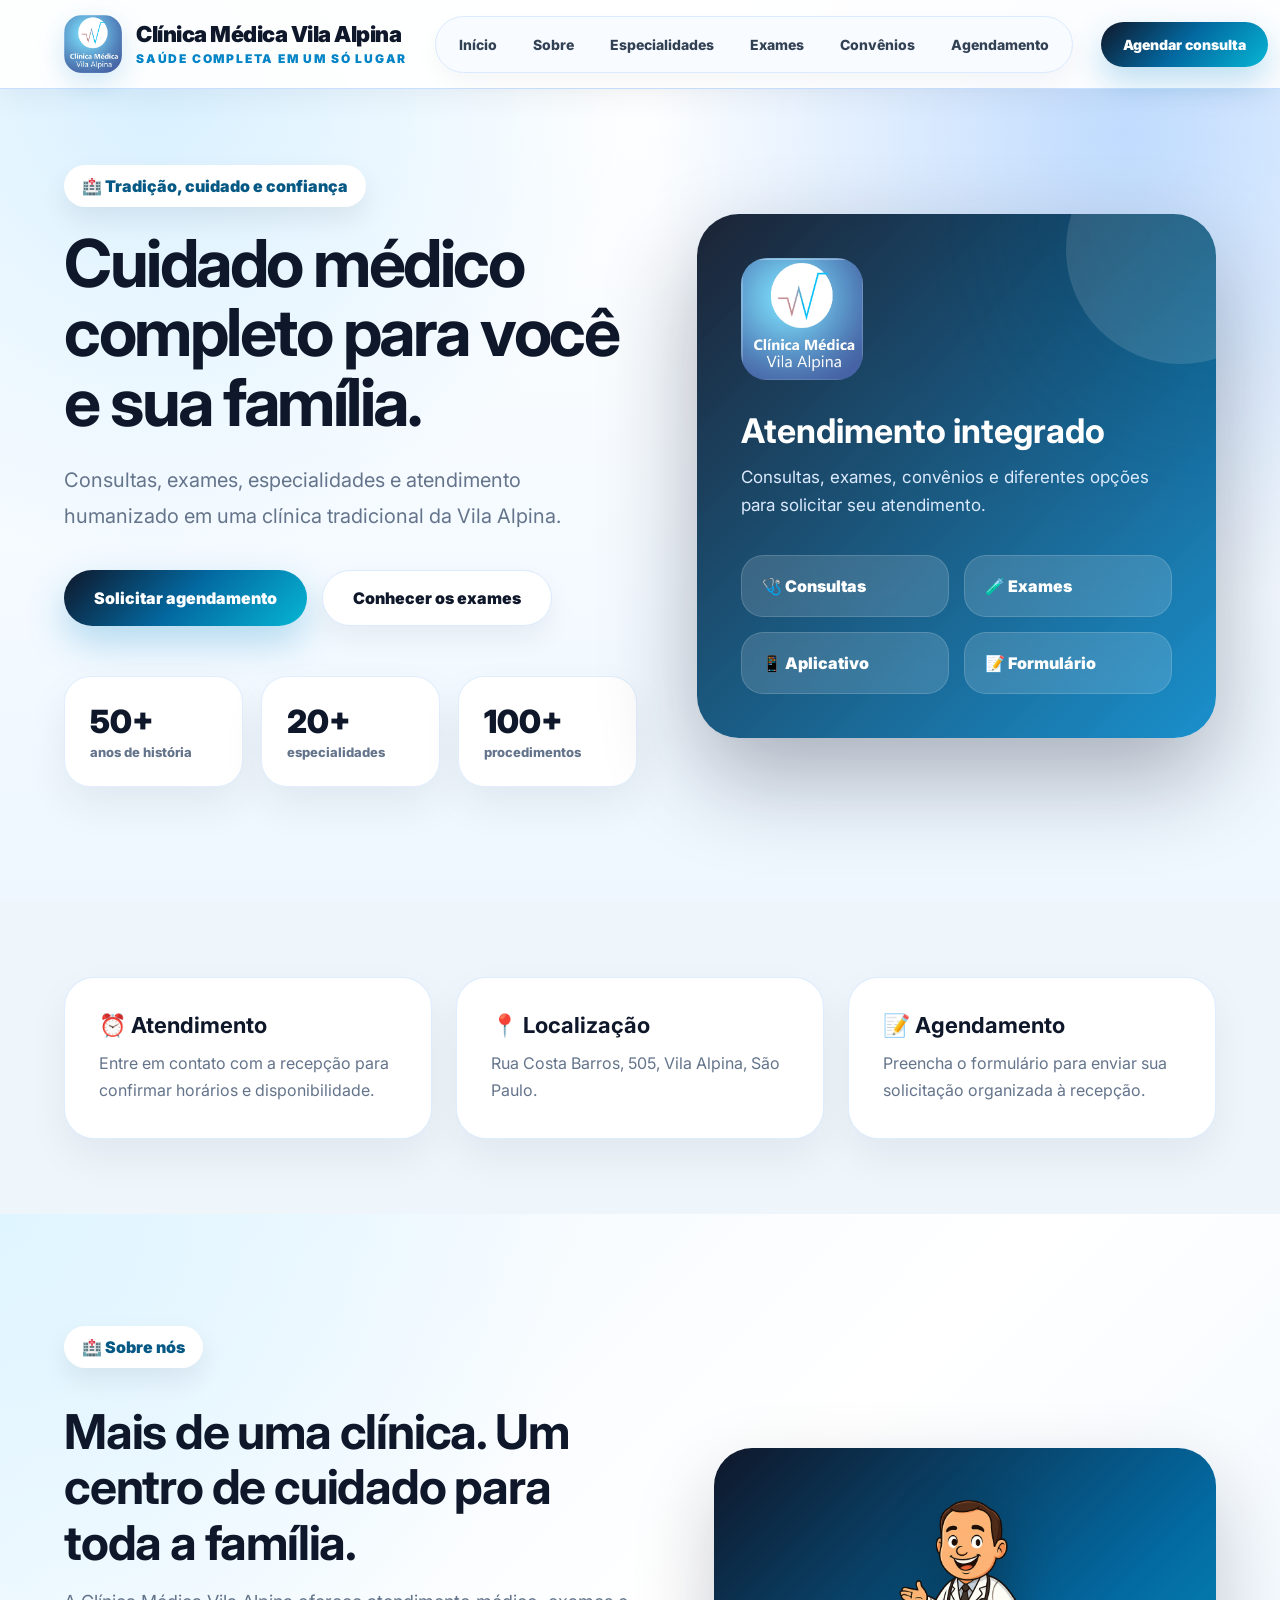
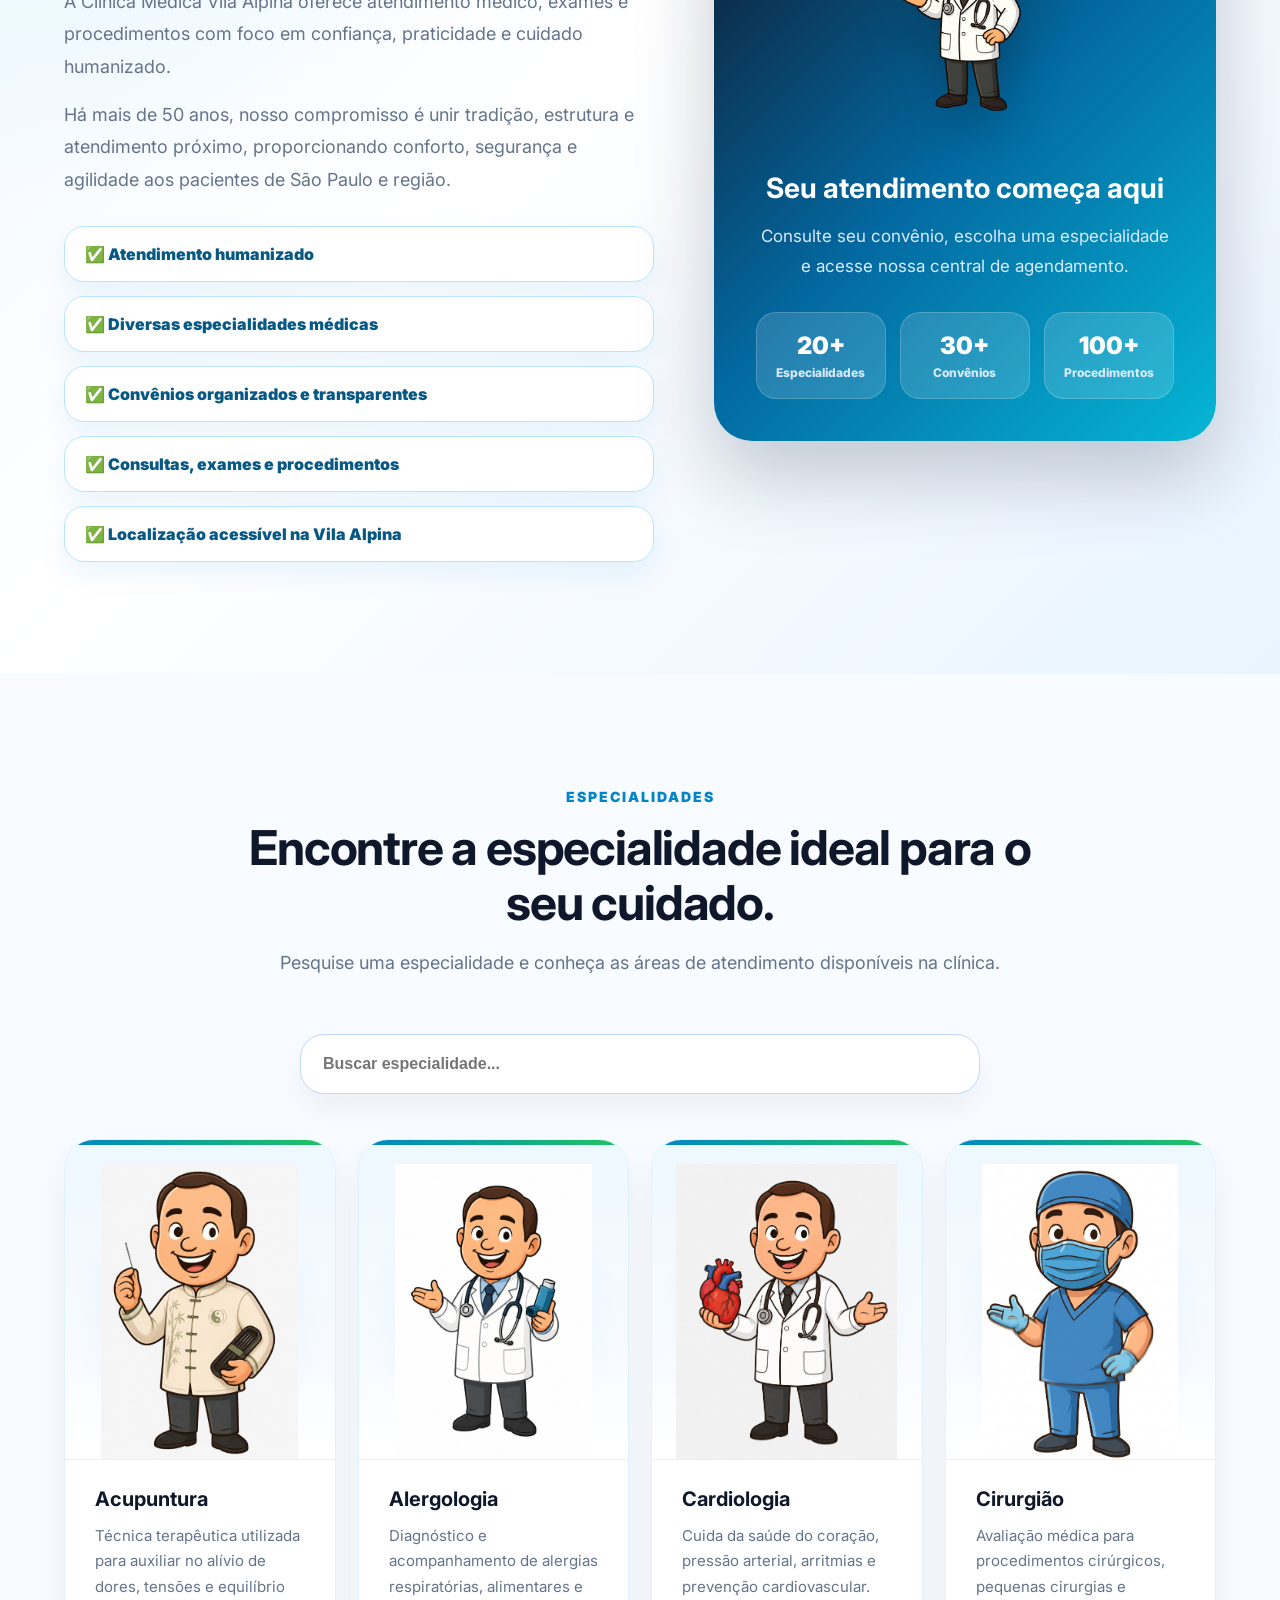
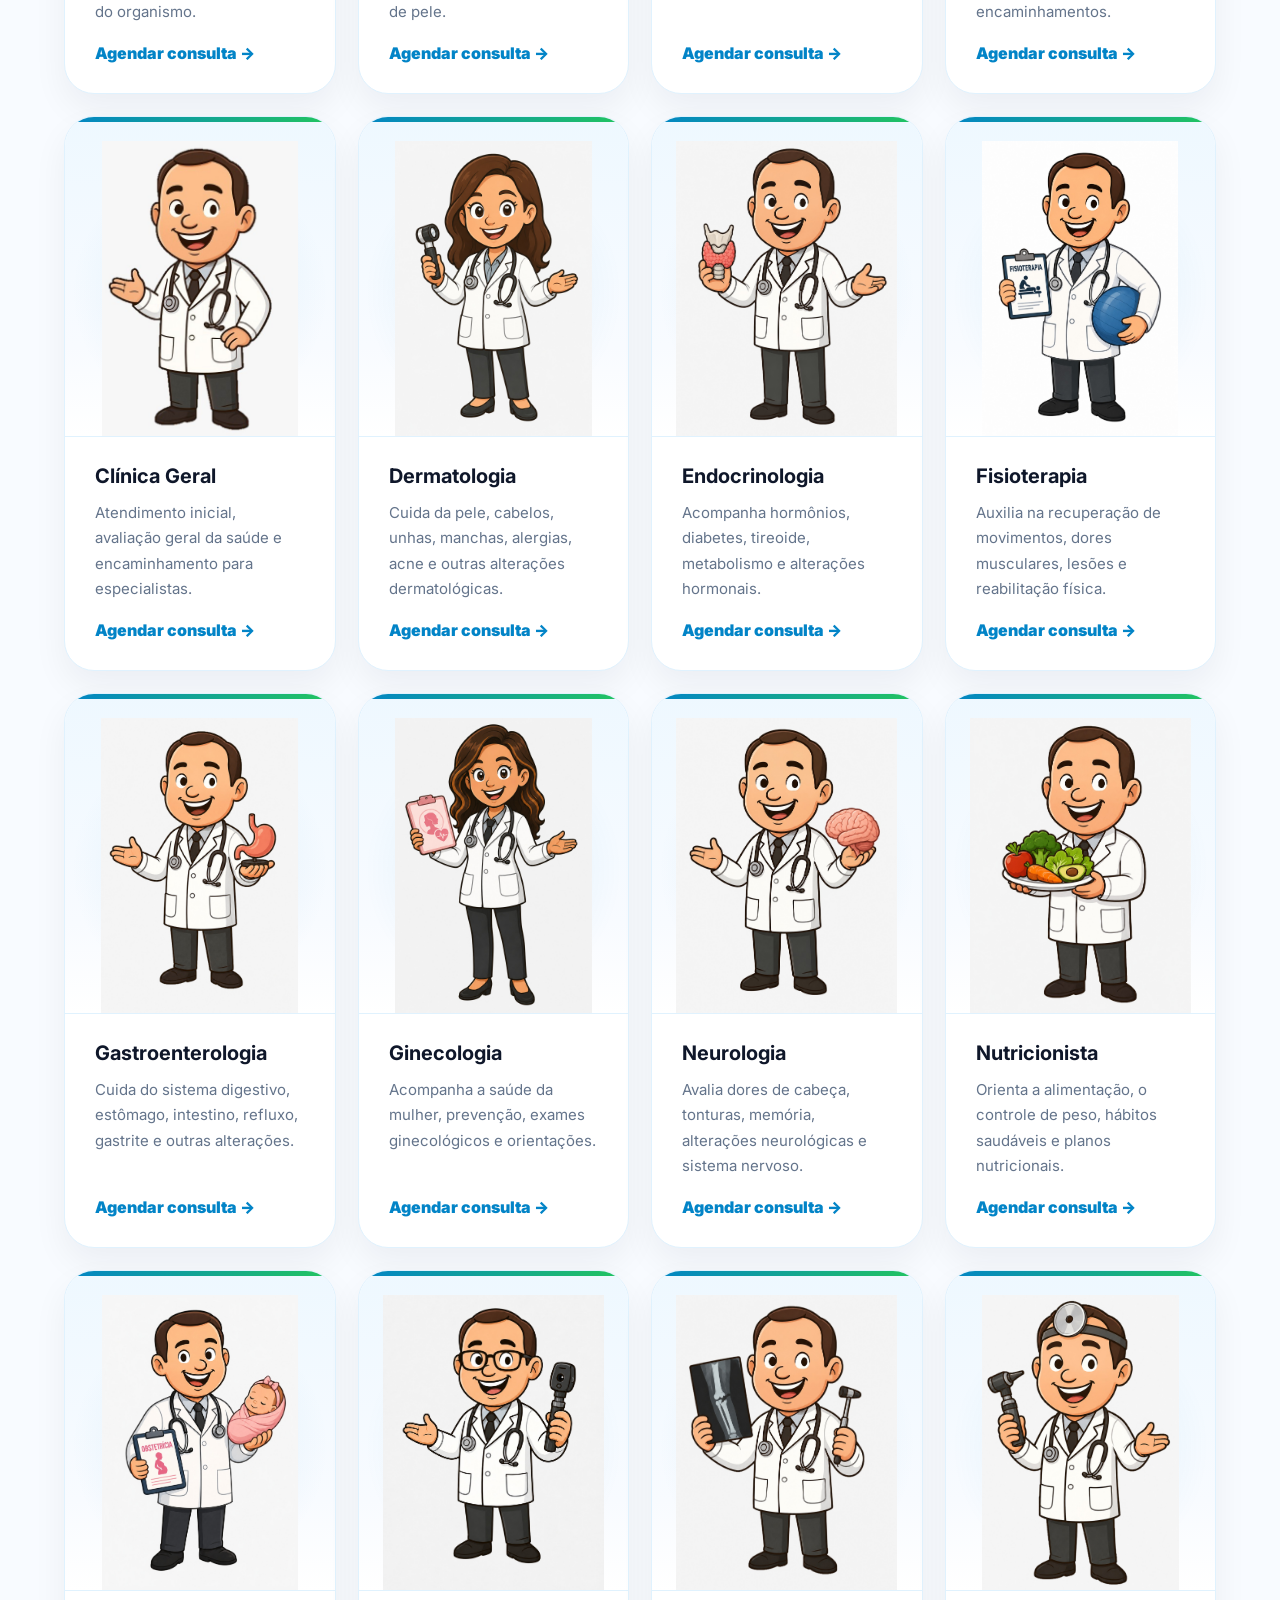
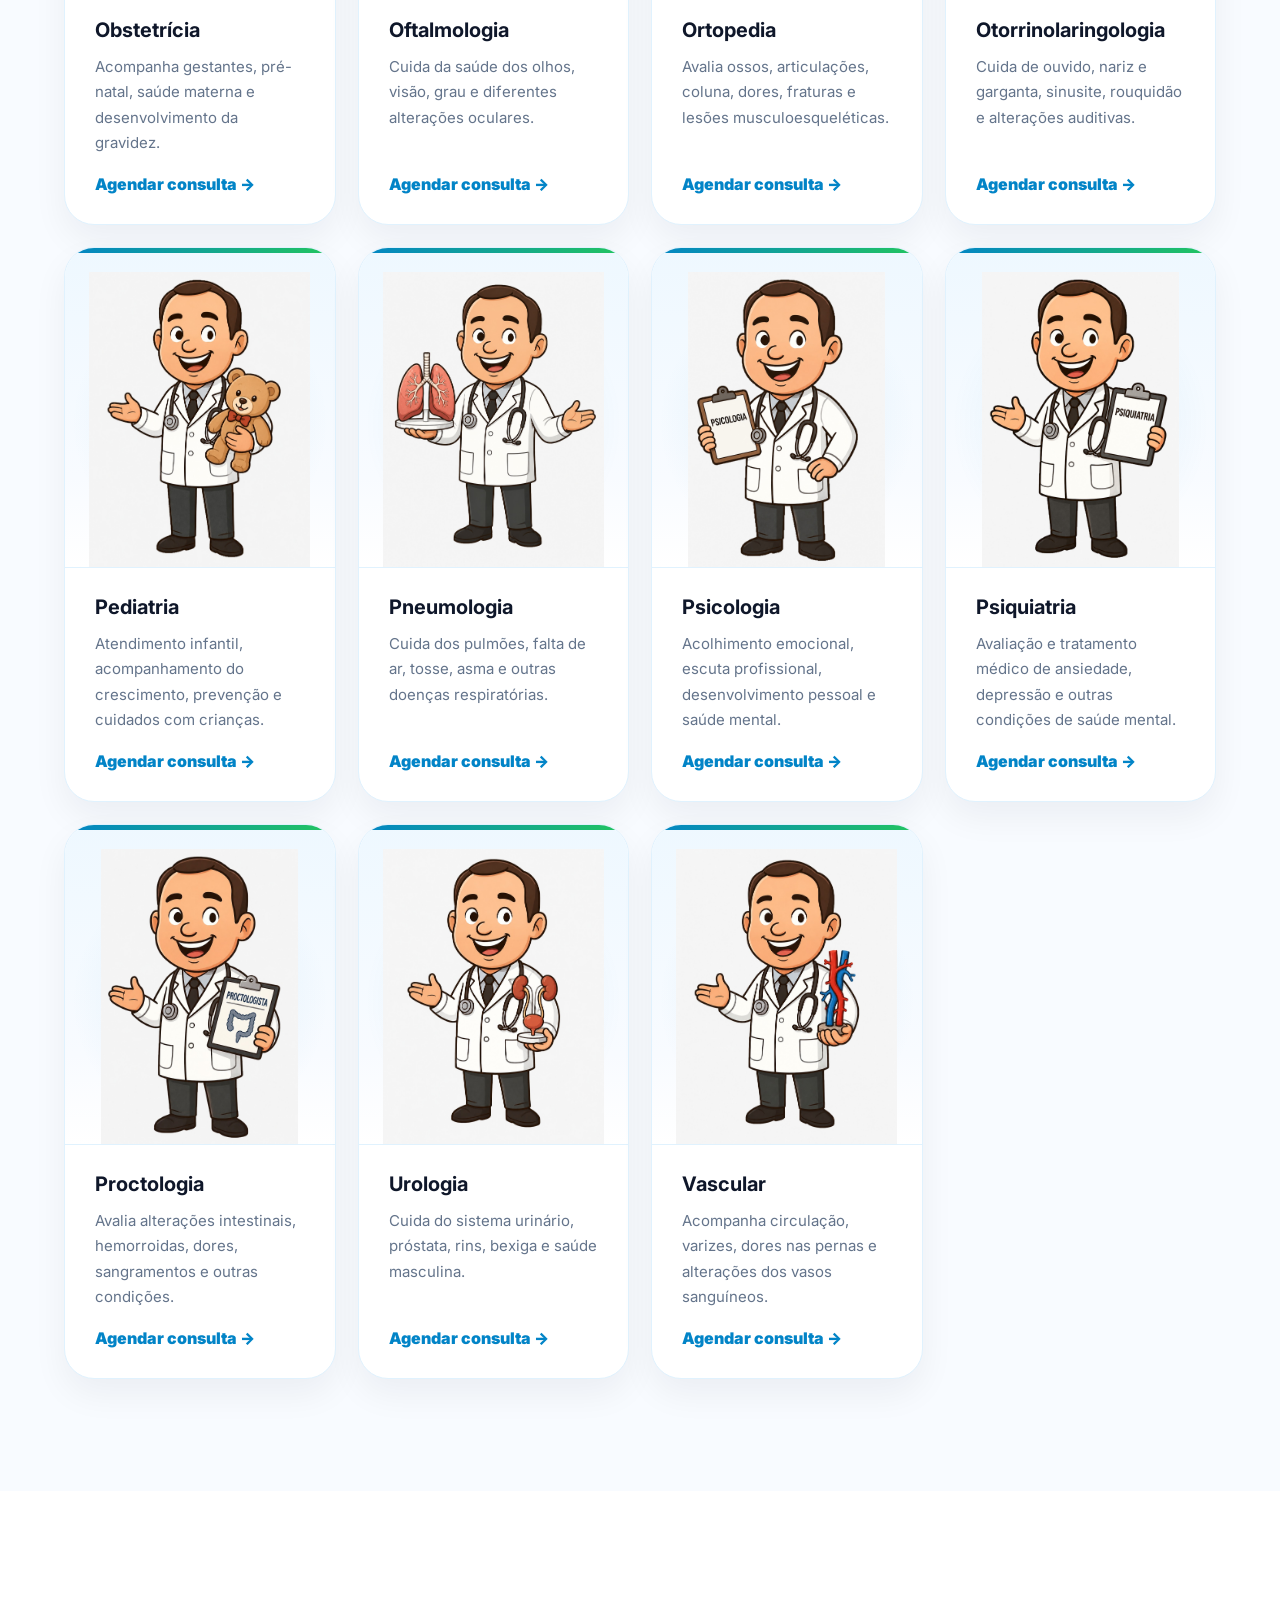
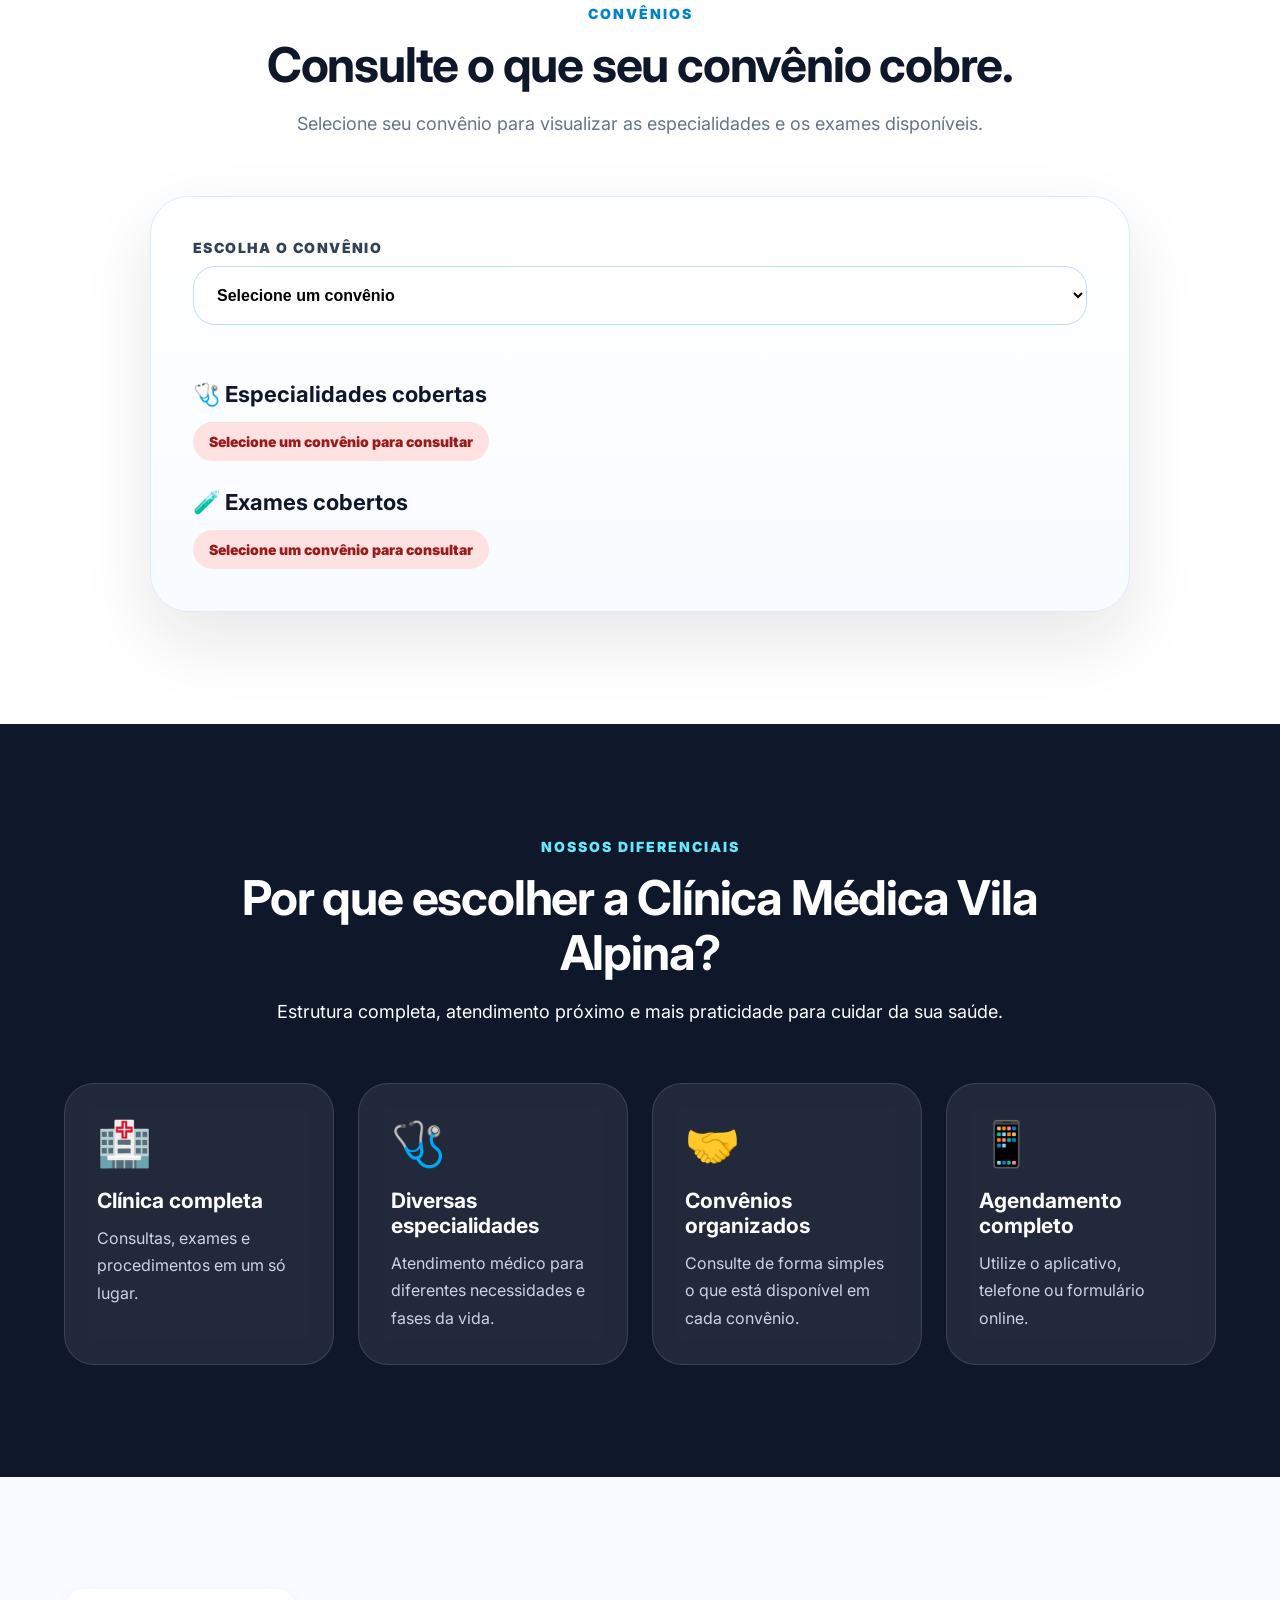
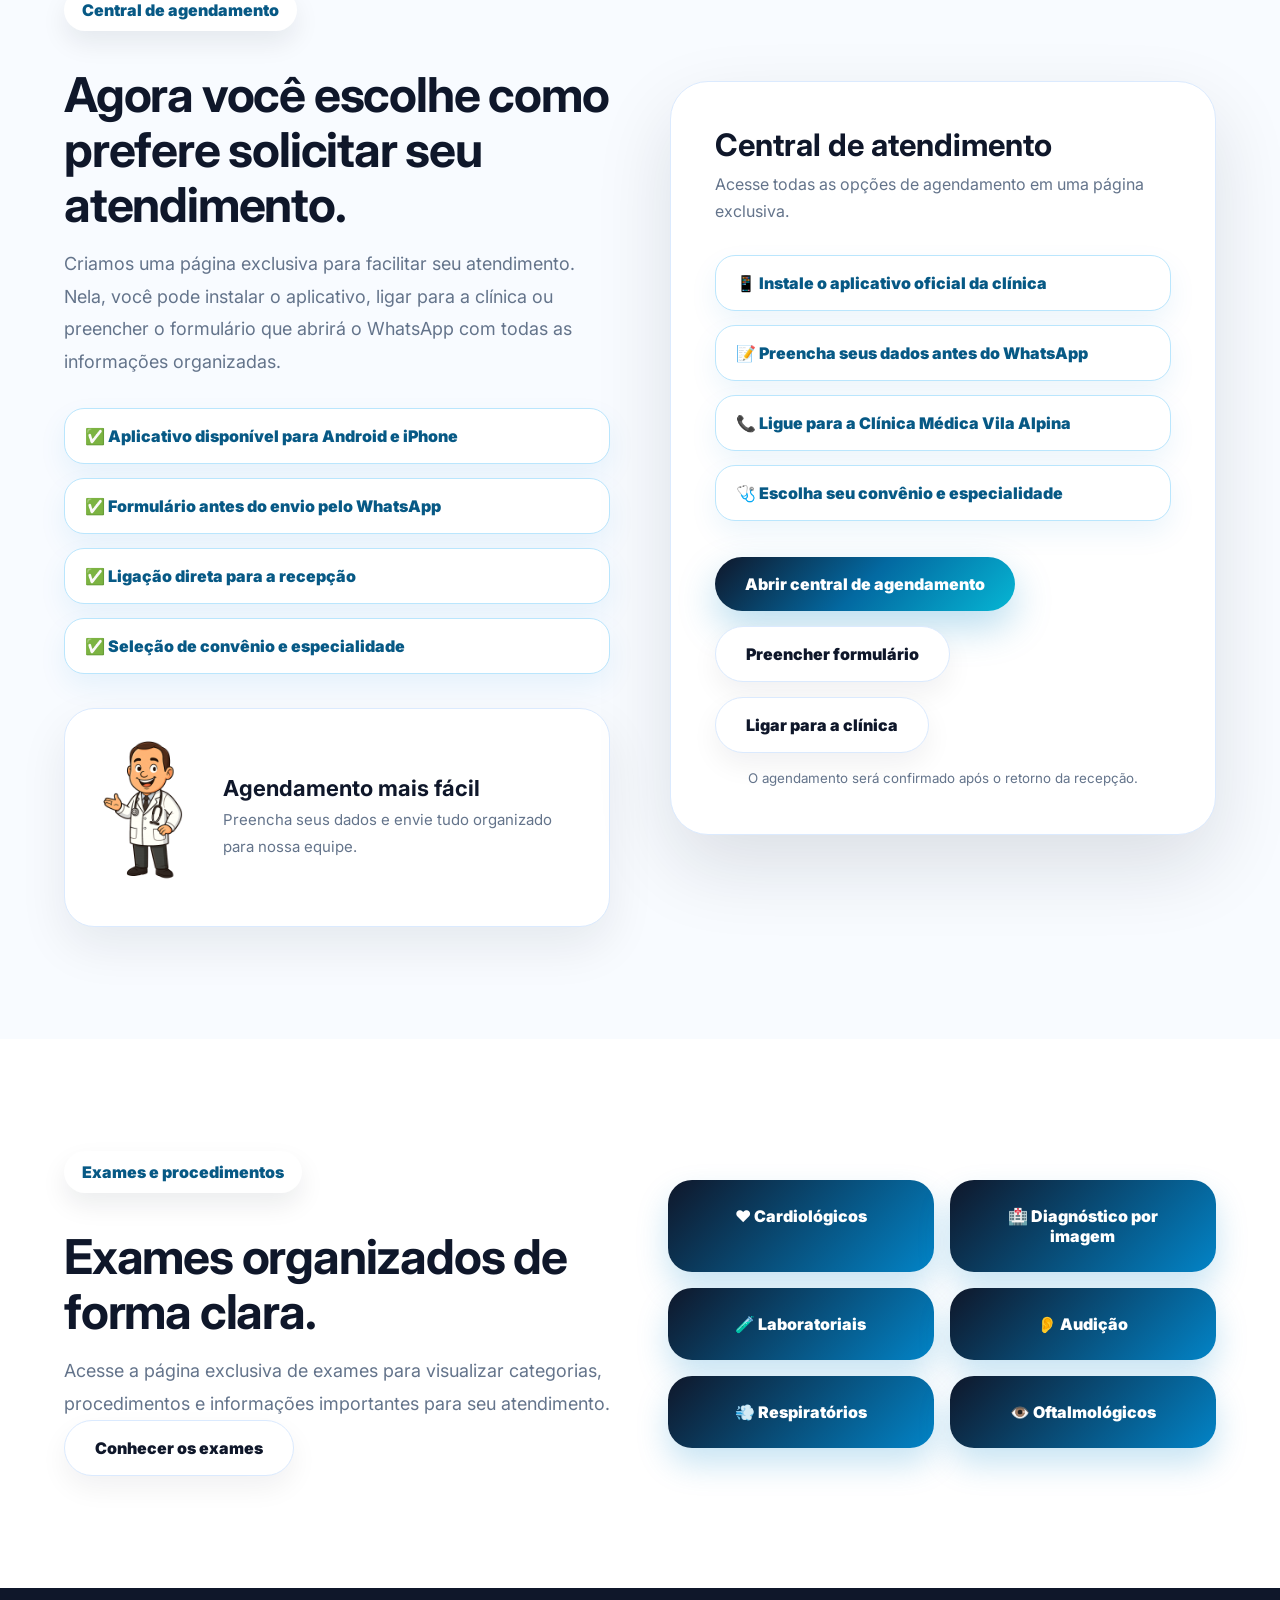
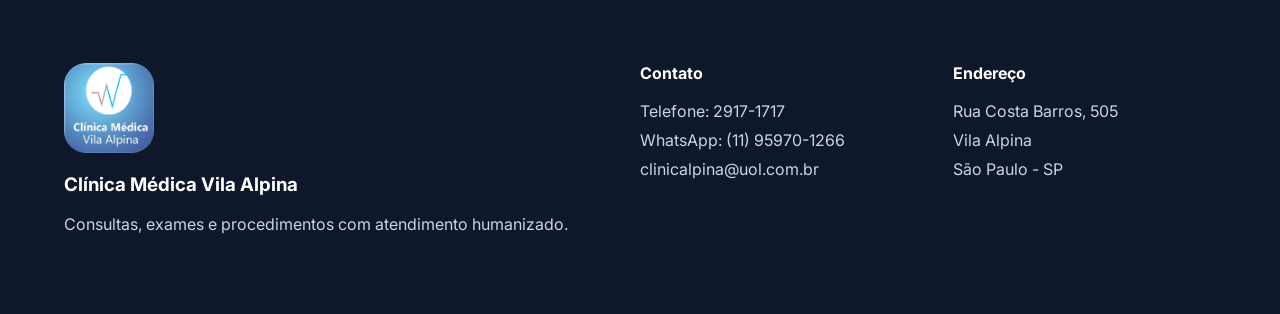
==== commit 92bec0b2: "Finaliza central de agendamento da clinica" ====
--- a/index.html
+++ b/index.html
@@ -1,436 +1,631 @@
 <!DOCTYPE html>
 <html lang="pt-BR">
+
 <head>
   <meta charset="UTF-8">
   <meta name="viewport" content="width=device-width, initial-scale=1.0">
+
+  <meta
+    name="description"
+    content="Clínica Médica Vila Alpina. Consultas, exames, especialidades, convênios e solicitação de agendamento pelo aplicativo, formulário ou telefone."
+  >
+
+  <meta name="theme-color" content="#0f172a">
+
   <title>Clínica Médica Vila Alpina</title>
 
+  <link rel="icon" href="src/assets/logo.png" type="image/png">
   <link rel="stylesheet" href="src/css/style.css">
 
   <link rel="preconnect" href="https://fonts.googleapis.com">
   <link rel="preconnect" href="https://fonts.gstatic.com" crossorigin>
-  <link href="https://fonts.googleapis.com/css2?family=Inter:wght@400;500;600;700;800;900&display=swap" rel="stylesheet">
+
+  <link
+    href="https://fonts.googleapis.com/css2?family=Inter:wght@400;500;600;700;800;900&display=swap"
+    rel="stylesheet"
+  >
 </head>
 
 <body>
 
-<header class="header">
-  <div class="container header-content">
-
-    <a href="./index.html#inicio" class="logo-area">
-      <img src="src/assets/logo.png" alt="Clínica Médica Vila Alpina" class="logo">
-
-      <div class="logo-text">
-        <h2>Clínica Médica Vila Alpina</h2>
-        <p>Saúde completa em um só lugar</p>
-      </div>
-    </a>
-
-    <nav class="nav">
-      <a href="./index.html#inicio">Início</a>
-      <a href="./index.html#sobre">Sobre</a>
-      <a href="./index.html#especialidades">Especialidades</a>
+  <header class="header">
+    <div class="container header-content">
+
+      <a
+        href="./index.html#inicio"
+        class="logo-area"
+        aria-label="Página inicial da Clínica Médica Vila Alpina"
+      >
+        <img
+          src="src/assets/logo.png"
+          alt="Clínica Médica Vila Alpina"
+          class="logo"
+        >
+
+        <div class="logo-text">
+          <h2>Clínica Médica Vila Alpina</h2>
+          <p>Saúde completa em um só lugar</p>
+        </div>
+      </a>
+
+      <nav class="nav" aria-label="Navegação principal">
+        <a href="#inicio">Início</a>
+        <a href="#sobre">Sobre</a>
+        <a href="#especialidades">Especialidades</a>
+        <a href="./exames.html">Exames</a>
+        <a href="#convenios">Convênios</a>
+        <a href="./agendamento.html">Agendamento</a>
+      </nav>
+
+      <a
+        href="./agendamento.html#formulario-agendamento"
+        class="header-cta"
+      >
+        Agendar consulta
+      </a>
+
+      <button
+        class="mobile-menu-btn"
+        id="mobileMenuBtn"
+        type="button"
+        aria-label="Abrir menu"
+        aria-expanded="false"
+        aria-controls="mobileNav"
+      >
+        ☰
+      </button>
+
+    </div>
+
+    <nav
+      class="mobile-nav"
+      id="mobileNav"
+      aria-label="Navegação para celular"
+    >
+      <a href="#inicio">Início</a>
+      <a href="#sobre">Sobre</a>
+      <a href="#especialidades">Especialidades</a>
       <a href="./exames.html">Exames</a>
-      <a href="./index.html#convenios">Convênios</a>
-      <a href="./index.html#agendamento">Agendamento</a>
+      <a href="#convenios">Convênios</a>
+      <a href="./agendamento.html">Agendamento</a>
+      <a href="./agendamento.html#formulario-agendamento">
+        Preencher formulário
+      </a>
     </nav>
-
-    <a href="./index.html#agendamento" class="header-cta">Agendar consulta</a>
-
-    <button class="mobile-menu-btn" id="mobileMenuBtn" type="button" aria-label="Abrir menu">
-      ☰
-    </button>
-
-  </div>
-
-  <nav class="mobile-nav" id="mobileNav">
-    <a href="./index.html#inicio">Início</a>
-    <a href="./index.html#sobre">Sobre</a>
-    <a href="./index.html#especialidades">Especialidades</a>
-    <a href="./exames.html">Exames</a>
-    <a href="./index.html#convenios">Convênios</a>
-    <a href="./index.html#agendamento">Agendamento</a>
-  </nav>
-</header>
-
-<main>
-
-<section id="inicio" class="hero">
-  <div class="container hero-content">
-
-    <div class="hero-text">
-      <span class="tag">🏥 Tradição, cuidado e confiança</span>
-
-      <h1>Cuidado médico completo para você e sua família.</h1>
-
-      <p>
-        Consultas, exames, especialidades e atendimento humanizado em uma clínica tradicional da Vila Alpina.
-      </p>
-
-      <div class="hero-buttons">
-        <a href="./index.html#agendamento" class="btn-primary">Agendar pelo WhatsApp</a>
-        <a href="./exames.html" class="btn-secondary">Ver exames</a>
-      </div>
-
-      <div class="stats">
+  </header>
+
+  <main>
+
+    <section id="inicio" class="hero">
+      <div class="container hero-content">
+
+        <div class="hero-text">
+
+          <span class="tag">
+            🏥 Tradição, cuidado e confiança
+          </span>
+
+          <h1>
+            Cuidado médico completo para você e sua família.
+          </h1>
+
+          <p>
+            Consultas, exames, especialidades e atendimento humanizado em uma clínica tradicional da Vila Alpina.
+          </p>
+
+          <div class="hero-buttons">
+
+            <a
+              href="./agendamento.html#formulario-agendamento"
+              class="btn-primary"
+            >
+              Solicitar agendamento
+            </a>
+
+            <a href="./exames.html" class="btn-secondary">
+              Conhecer os exames
+            </a>
+
+          </div>
+
+          <div class="stats">
+
+            <div>
+              <strong>50+</strong>
+              <span>anos de história</span>
+            </div>
+
+            <div>
+              <strong>20+</strong>
+              <span>especialidades</span>
+            </div>
+
+            <div>
+              <strong>100+</strong>
+              <span>procedimentos</span>
+            </div>
+
+          </div>
+
+        </div>
+
+        <div class="hero-card">
+
+          <div class="premium-card">
+
+            <img
+              src="src/assets/logo.png"
+              alt="Logo da Clínica Médica Vila Alpina"
+              class="hero-logo"
+            >
+
+            <h3>Atendimento integrado</h3>
+
+            <p>
+              Consultas, exames, convênios e diferentes opções para solicitar seu atendimento.
+            </p>
+
+            <div class="mini-cards">
+              <div>🩺 Consultas</div>
+              <div>🧪 Exames</div>
+              <div>📱 Aplicativo</div>
+              <div>📝 Formulário</div>
+            </div>
+
+          </div>
+
+        </div>
+
+      </div>
+    </section>
+
+    <section class="quick-info">
+      <div class="container quick-grid">
+
+        <article class="quick-card">
+          <h3>⏰ Atendimento</h3>
+
+          <p>
+            Entre em contato com a recepção para confirmar horários e disponibilidade.
+          </p>
+        </article>
+
+        <article class="quick-card">
+          <h3>📍 Localização</h3>
+
+          <p>
+            Rua Costa Barros, 505, Vila Alpina, São Paulo.
+          </p>
+        </article>
+
+        <article class="quick-card">
+          <h3>📝 Agendamento</h3>
+
+          <p>
+            Preencha o formulário para enviar sua solicitação organizada à recepção.
+          </p>
+        </article>
+
+      </div>
+    </section>
+
+    <section id="sobre" class="section sobre">
+      <div class="container sobre-grid">
+
         <div>
-          <strong>50+</strong>
-          <span>anos de história</span>
-        </div>
+
+          <span class="section-label">
+            🏥 Sobre nós
+          </span>
+
+          <h2>
+            Mais de uma clínica. Um centro de cuidado para toda a família.
+          </h2>
+
+          <p>
+            A Clínica Médica Vila Alpina oferece atendimento médico, exames e procedimentos com foco em confiança, praticidade e cuidado humanizado.
+          </p>
+
+          <p>
+            Há mais de 50 anos, nosso compromisso é unir tradição, estrutura e atendimento próximo, proporcionando conforto, segurança e agilidade aos pacientes de São Paulo e região.
+          </p>
+
+          <div class="check-list">
+            <div>✅ Atendimento humanizado</div>
+            <div>✅ Diversas especialidades médicas</div>
+            <div>✅ Convênios organizados e transparentes</div>
+            <div>✅ Consultas, exames e procedimentos</div>
+            <div>✅ Localização acessível na Vila Alpina</div>
+          </div>
+
+        </div>
+
+        <div class="sobre-box">
+
+          <img
+            src="src/assets/boneco.png"
+            alt="Assistente da Clínica Médica Vila Alpina"
+          >
+
+          <h3>Seu atendimento começa aqui</h3>
+
+          <p>
+            Consulte seu convênio, escolha uma especialidade e acesse nossa central de agendamento.
+          </p>
+
+          <div class="sobre-mini-info">
+
+            <div>
+              <strong>20+</strong>
+              <span>Especialidades</span>
+            </div>
+
+            <div>
+              <strong>30+</strong>
+              <span>Convênios</span>
+            </div>
+
+            <div>
+              <strong>100+</strong>
+              <span>Procedimentos</span>
+            </div>
+
+          </div>
+
+        </div>
+
+      </div>
+    </section>
+
+    <section id="especialidades" class="section especialidades">
+      <div class="container">
+
+        <div class="section-title">
+
+          <span>Especialidades</span>
+
+          <h2>
+            Encontre a especialidade ideal para o seu cuidado.
+          </h2>
+
+          <p>
+            Pesquise uma especialidade e conheça as áreas de atendimento disponíveis na clínica.
+          </p>
+
+        </div>
+
+        <input
+          type="search"
+          id="buscarEspecialidade"
+          class="search-input"
+          placeholder="Buscar especialidade..."
+          aria-label="Buscar especialidade"
+          autocomplete="off"
+        >
+
+        <div
+          id="listaEspecialidades"
+          class="cards-grid"
+          aria-live="polite"
+        ></div>
+
+      </div>
+    </section>
+
+    <section id="convenios" class="section convenios">
+      <div class="container">
+
+        <div class="section-title">
+
+          <span>Convênios</span>
+
+          <h2>
+            Consulte o que seu convênio cobre.
+          </h2>
+
+          <p>
+            Selecione seu convênio para visualizar as especialidades e os exames disponíveis.
+          </p>
+
+        </div>
+
+        <div class="convenio-box">
+
+          <label for="consultaConvenio">
+            Escolha o convênio
+          </label>
+
+          <select id="consultaConvenio"></select>
+
+          <div class="resultado">
+
+            <h3>🩺 Especialidades cobertas</h3>
+
+            <div
+              id="resultadoEspecialidades"
+              class="chips"
+            ></div>
+
+            <h3>🧪 Exames cobertos</h3>
+
+            <div
+              id="resultadoExames"
+              class="chips"
+            ></div>
+
+            <div
+              id="resultadoObservacao"
+              class="observacao"
+              role="status"
+            ></div>
+
+          </div>
+
+        </div>
+
+      </div>
+    </section>
+
+    <section class="section diferenciais">
+      <div class="container">
+
+        <div class="section-title">
+
+          <span>Nossos diferenciais</span>
+
+          <h2>
+            Por que escolher a Clínica Médica Vila Alpina?
+          </h2>
+
+          <p>
+            Estrutura completa, atendimento próximo e mais praticidade para cuidar da sua saúde.
+          </p>
+
+        </div>
+
+        <div class="diferenciais-grid">
+
+          <article class="diferencial-card">
+
+            <div>🏥</div>
+
+            <h3>Clínica completa</h3>
+
+            <p>
+              Consultas, exames e procedimentos em um só lugar.
+            </p>
+
+          </article>
+
+          <article class="diferencial-card">
+
+            <div>🩺</div>
+
+            <h3>Diversas especialidades</h3>
+
+            <p>
+              Atendimento médico para diferentes necessidades e fases da vida.
+            </p>
+
+          </article>
+
+          <article class="diferencial-card">
+
+            <div>🤝</div>
+
+            <h3>Convênios organizados</h3>
+
+            <p>
+              Consulte de forma simples o que está disponível em cada convênio.
+            </p>
+
+          </article>
+
+          <article class="diferencial-card">
+
+            <div>📱</div>
+
+            <h3>Agendamento completo</h3>
+
+            <p>
+              Utilize o aplicativo, telefone ou formulário online.
+            </p>
+
+          </article>
+
+        </div>
+
+      </div>
+    </section>
+
+    <section id="agendamento" class="section agendamento">
+      <div class="container agendamento-grid">
+
+        <div class="agendamento-text">
+
+          <span class="tag">
+            Central de agendamento
+          </span>
+
+          <h2>
+            Agora você escolhe como prefere solicitar seu atendimento.
+          </h2>
+
+          <p>
+            Criamos uma página exclusiva para facilitar seu atendimento. Nela, você pode instalar o aplicativo, ligar para a clínica ou preencher o formulário que abrirá o WhatsApp com todas as informações organizadas.
+          </p>
+
+          <div class="check-list">
+            <div>✅ Aplicativo disponível para Android e iPhone</div>
+            <div>✅ Formulário antes do envio pelo WhatsApp</div>
+            <div>✅ Ligação direta para a recepção</div>
+            <div>✅ Seleção de convênio e especialidade</div>
+          </div>
+
+          <div class="boneco-box">
+
+            <img
+              src="src/assets/boneco.png"
+              alt="Assistente da Clínica Médica Vila Alpina"
+            >
+
+            <div>
+
+              <h3>Agendamento mais fácil</h3>
+
+              <p>
+                Preencha seus dados e envie tudo organizado para nossa equipe.
+              </p>
+
+            </div>
+
+          </div>
+
+        </div>
+
+        <div class="form-card">
+
+          <h3>Central de atendimento</h3>
+
+          <p>
+            Acesse todas as opções de agendamento em uma página exclusiva.
+          </p>
+
+          <div class="check-list">
+
+            <div>
+              📱 Instale o aplicativo oficial da clínica
+            </div>
+
+            <div>
+              📝 Preencha seus dados antes do WhatsApp
+            </div>
+
+            <div>
+              📞 Ligue para a Clínica Médica Vila Alpina
+            </div>
+
+            <div>
+              🩺 Escolha seu convênio e especialidade
+            </div>
+
+          </div>
+
+          <div class="hero-buttons">
+
+            <a
+              href="./agendamento.html"
+              class="btn-primary"
+            >
+              Abrir central de agendamento
+            </a>
+
+            <a
+              href="./agendamento.html#formulario-agendamento"
+              class="btn-secondary"
+            >
+              Preencher formulário
+            </a>
+
+            <a
+              href="tel:+551129171717"
+              class="btn-secondary"
+            >
+              Ligar para a clínica
+            </a>
+
+          </div>
+
+          <small>
+            O agendamento será confirmado após o retorno da recepção.
+          </small>
+
+        </div>
+
+      </div>
+    </section>
+
+    <section class="section exames-preview">
+      <div class="container exames-grid">
 
         <div>
-          <strong>20+</strong>
-          <span>especialidades</span>
-        </div>
-
-        <div>
-          <strong>100+</strong>
-          <span>procedimentos</span>
-        </div>
-      </div>
+
+          <span class="section-label">
+            Exames e procedimentos
+          </span>
+
+          <h2>
+            Exames organizados de forma clara.
+          </h2>
+
+          <p>
+            Acesse a página exclusiva de exames para visualizar categorias, procedimentos e informações importantes para seu atendimento.
+          </p>
+
+          <a href="./exames.html" class="btn-secondary">
+            Conhecer os exames
+          </a>
+
+        </div>
+
+        <div class="exames-cards">
+          <div>❤️ Cardiológicos</div>
+          <div>🏥 Diagnóstico por imagem</div>
+          <div>🧪 Laboratoriais</div>
+          <div>👂 Audição</div>
+          <div>💨 Respiratórios</div>
+          <div>👁️ Oftalmológicos</div>
+        </div>
+
+      </div>
+    </section>
+
+  </main>
+
+  <footer class="footer">
+    <div class="container footer-grid">
+
+      <div>
+
+        <img
+          src="src/assets/logo.png"
+          alt="Clínica Médica Vila Alpina"
+          class="footer-logo"
+        >
+
+        <h3>Clínica Médica Vila Alpina</h3>
+
+        <p>
+          Consultas, exames e procedimentos com atendimento humanizado.
+        </p>
+
+      </div>
+
+      <div>
+
+        <h4>Contato</h4>
+
+        <p>Telefone: 2917-1717</p>
+        <p>WhatsApp: (11) 95970-1266</p>
+        <p>clinicalpina@uol.com.br</p>
+
+      </div>
+
+      <div>
+
+        <h4>Endereço</h4>
+
+        <p>Rua Costa Barros, 505</p>
+        <p>Vila Alpina</p>
+        <p>São Paulo - SP</p>
+
+      </div>
+
     </div>
-
-    <div class="hero-card">
-      <div class="premium-card">
-        <img src="src/assets/logo.png" alt="Logo Clínica" class="hero-logo">
-
-        <h3>Atendimento integrado</h3>
-
-        <p>
-          Consulta, exames, convênios e suporte pelo WhatsApp.
-        </p>
-
-        <div class="mini-cards">
-          <div>🩺 Consultas</div>
-          <div>🧪 Exames</div>
-          <div>🤝 Convênios</div>
-          <div>💬 WhatsApp</div>
-        </div>
-      </div>
-    </div>
-
-  </div>
-</section>
-
-<section class="quick-info">
-  <div class="container quick-grid">
-
-    <div class="quick-card">
-      <h3>⏰ Horário</h3>
-      <p>Segunda a sábado com atendimento da recepção.</p>
-    </div>
-
-    <div class="quick-card">
-      <h3>📍 Endereço</h3>
-      <p>Rua Costa Barros, 505 - Vila Alpina - São Paulo.</p>
-    </div>
-
-    <div class="quick-card">
-      <h3>💬 Agendamento</h3>
-      <p>Mensagem automática com convênio, carteirinha, especialidade e dados do paciente.</p>
-    </div>
-
-  </div>
-</section>
-
-<section id="sobre" class="section sobre">
-  <div class="container sobre-grid">
-
-    <div>
-      <span class="section-label">🏥 Sobre nós</span>
-
-      <h2>Mais de uma clínica. Um centro de cuidado para toda a família.</h2>
-
-      <p>
-        A Clínica Médica Vila Alpina oferece atendimento médico, exames e procedimentos com foco em confiança,
-        praticidade e cuidado humanizado.
-      </p>
-
-      <p>
-        Nosso compromisso é unir tradição, estrutura e atendimento próximo, proporcionando mais conforto,
-        segurança e agilidade para os pacientes da região.
-      </p>
-
-      <div class="check-list">
-        <div>✅ Atendimento humanizado</div>
-        <div>✅ Diversas especialidades médicas</div>
-        <div>✅ Convênios organizados e transparentes</div>
-        <div>✅ Estrutura para consultas, exames e procedimentos</div>
-        <div>✅ Localização acessível na Vila Alpina</div>
-      </div>
-    </div>
-
-    <div class="sobre-box">
-      <img src="src/assets/boneco.png" alt="Assistente de agendamento">
-
-      <h3>Seu atendimento começa aqui</h3>
-
-      <p>
-        Escolha seu convênio, informe sua carteirinha e solicite seu agendamento de forma rápida e organizada.
-      </p>
-
-      <div class="sobre-mini-info">
-        <div>
-          <strong>20+</strong>
-          <span>Especialidades</span>
-        </div>
-
-        <div>
-          <strong>30+</strong>
-          <span>Convênios</span>
-        </div>
-
-        <div>
-          <strong>100+</strong>
-          <span>Procedimentos</span>
-        </div>
-      </div>
-    </div>
-
-  </div>
-</section>
-
-<section id="especialidades" class="section especialidades">
-  <div class="container">
-
-    <div class="section-title">
-      <span>Especialidades</span>
-      <h2>Encontre a especialidade ideal para o seu cuidado.</h2>
-      <p>Busque uma especialidade ou veja todas abaixo.</p>
-    </div>
-
-    <input 
-      type="text" 
-      id="buscarEspecialidade" 
-      class="search-input" 
-      placeholder="🔍 Buscar especialidade..."
-    >
-
-    <div id="listaEspecialidades" class="cards-grid"></div>
-
-  </div>
-</section>
-
-<section id="convenios" class="section convenios">
-  <div class="container">
-
-    <div class="section-title">
-      <span>Convênios</span>
-      <h2>Descubra o que seu convênio cobre.</h2>
-      <p>Selecione seu convênio e veja especialidades e exames disponíveis.</p>
-    </div>
-
-    <div class="convenio-box">
-      <label for="consultaConvenio">Escolha o convênio</label>
-      <select id="consultaConvenio"></select>
-
-      <div class="resultado">
-        <h3>🩺 Especialidades cobertas</h3>
-        <div id="resultadoEspecialidades" class="chips"></div>
-
-        <h3>🧪 Exames cobertos</h3>
-        <div id="resultadoExames" class="chips"></div>
-
-        <div id="resultadoObservacao" class="observacao"></div>
-      </div>
-    </div>
-
-  </div>
-</section>
-
-<section class="section diferenciais">
-  <div class="container">
-
-    <div class="section-title">
-      <span>Diferenciais</span>
-      <h2>Por que escolher a Clínica Vila Alpina?</h2>
-    </div>
-
-    <div class="diferenciais-grid">
-
-      <div class="diferencial-card">
-        <div>🏥</div>
-        <h3>Clínica completa</h3>
-        <p>Consultas, exames e procedimentos em um só lugar.</p>
-      </div>
-
-      <div class="diferencial-card">
-        <div>🩺</div>
-        <h3>Especialidades variadas</h3>
-        <p>Atendimento em diversas áreas médicas.</p>
-      </div>
-
-      <div class="diferencial-card">
-        <div>🤝</div>
-        <h3>Convênios organizados</h3>
-        <p>O site mostra apenas o que cada convênio cobre.</p>
-      </div>
-
-      <div class="diferencial-card">
-        <div>💬</div>
-        <h3>WhatsApp inteligente</h3>
-        <p>Mensagem pronta para facilitar o atendimento.</p>
-      </div>
-
-    </div>
-
-  </div>
-</section>
-
-<section id="agendamento" class="section agendamento">
-  <div class="container agendamento-grid">
-
-    <div class="agendamento-text">
-      <span class="tag">💬 Agendamento inteligente</span>
-
-      <h2>Escolha o convênio e veja apenas as opções disponíveis.</h2>
-
-      <p>
-        O sistema filtra automaticamente as especialidades. Para convênios, a carteirinha é necessária para prosseguir.
-      </p>
-
-      <div class="check-list">
-        <div>✅ Evita erro de agendamento</div>
-        <div>✅ Ajuda a recepção</div>
-        <div>✅ Mais rápido para o paciente</div>
-      </div>
-
-      <div class="boneco-box">
-        <img src="src/assets/boneco.png" alt="Assistente">
-
-        <div>
-          <h3>Precisa agendar?</h3>
-          <p>Preencha o formulário e aguarde a confirmação da recepção.</p>
-        </div>
-      </div>
-    </div>
-
-    <form id="formAgendamento" class="form-card">
-      <h3>Solicitar agendamento</h3>
-
-      <p>
-        Preencha os dados para enviar pelo WhatsApp.
-      </p>
-
-      <label for="nome">Nome completo</label>
-      <input 
-        type="text" 
-        id="nome" 
-        required 
-        placeholder="Digite seu nome"
-      >
-
-      <label for="telefone">Telefone</label>
-      <input 
-        type="text" 
-        id="telefone" 
-        required 
-        placeholder="(11) 99999-9999"
-      >
-
-      <label for="data">Data desejada</label>
-      <input 
-        type="date" 
-        id="data" 
-        required
-      >
-
-      <label for="convenio">Convênio</label>
-      <select id="convenio" required></select>
-
-      <div id="carteirinhaBox">
-        <label for="carteirinha">Número da carteirinha</label>
-        <input 
-          type="text" 
-          id="carteirinha" 
-          placeholder="Digite o número da carteirinha"
-        >
-      </div>
-
-      <div id="avisoConvenio" class="aviso"></div>
-
-      <label for="especialidade">Especialidade</label>
-      <select id="especialidade" required></select>
-
-      <label for="observacao">Observações</label>
-      <textarea 
-        id="observacao" 
-        placeholder="Ex: melhor horário, primeira consulta..."
-      ></textarea>
-
-      <button type="submit">
-        Enviar para WhatsApp
-      </button>
-
-      <small>
-        O envio não confirma automaticamente. A recepção retornará pelo WhatsApp.
-      </small>
-    </form>
-
-  </div>
-</section>
-
-<section class="section exames-preview">
-  <div class="container exames-grid">
-
-    <div>
-      <span class="section-label">Exames e procedimentos</span>
-
-      <h2>Exames organizados de forma clara.</h2>
-
-      <p>
-        Acesse a página exclusiva de exames para visualizar categorias, procedimentos e informações de forma organizada.
-      </p>
-
-      <a href="./exames.html" class="btn-secondary">
-        Abrir página de exames
-      </a>
-    </div>
-
-    <div class="exames-cards">
-      <div>❤️ Cardiológicos</div>
-      <div>🏥 Imagem</div>
-      <div>🧪 Laboratoriais</div>
-      <div>👂 Audição</div>
-      <div>💨 Pulmonares</div>
-      <div>👁️ Oftalmológicos</div>
-    </div>
-
-  </div>
-</section>
-
-</main>
-
-<footer id="contato" class="footer">
-  <div class="container footer-grid">
-
-    <div>
-      <img src="src/assets/logo.png" alt="Clínica Vila Alpina" class="footer-logo">
-
-      <h3>Clínica Médica Vila Alpina</h3>
-
-      <p>
-        Consultas, exames e procedimentos com atendimento humanizado.
-      </p>
-    </div>
-
-    <div>
-      <h4>Contato</h4>
-      <p>Tel/Fax: 2917-1717 | 2917-1122</p>
-      <p>WhatsApp: (11) 95970-1266</p>
-      <p>clinicalpina@uol.com.br</p>
-    </div>
-
-    <div>
-      <h4>Endereço</h4>
-      <p>Rua Costa Barros, 505</p>
-      <p>Vila Alpina - São Paulo - SP</p>
-    </div>
-
-  </div>
-</footer>
-
-<script src="src/js/script.js"></script>
+  </footer>
+
+  <script src="src/js/script.js"></script>
 
 </body>
+
 </html>
--- a/src/css/style.css
+++ b/src/css/style.css
@@ -1288,4 +1288,1244 @@
   .footer{
     padding:55px 0;
   }
+}
+
+/* ========================= */
+/* ESPECIALIDADES COM BONECOS */
+/* Mantém as imagens inteiras */
+/* ========================= */
+
+.especialidade-card{
+  padding:0;
+  display:flex;
+  flex-direction:column;
+  min-height:100%;
+}
+
+.especialidade-imagem-box{
+  width:100%;
+  height:320px;
+  padding:24px 18px 0;
+  display:flex;
+  align-items:flex-end;
+  justify-content:center;
+  overflow:hidden;
+  background:
+    radial-gradient(circle at center 55%,rgba(2,132,199,.10),transparent 58%),
+    linear-gradient(180deg,#eef8ff 0%,#f8fbff 72%,#ffffff 100%);
+  border-bottom:1px solid #e0f2fe;
+}
+
+.especialidade-imagem{
+  display:block;
+  width:100%;
+  height:100%;
+  max-width:270px;
+  max-height:100%;
+  object-fit:contain;
+  object-position:center bottom;
+  transform:none;
+}
+
+.especialidade-card:hover .especialidade-imagem{
+  transform:none;
+}
+
+.especialidade-imagem.imagem-fallback{
+  max-width:150px;
+  padding:30px;
+  object-fit:contain;
+  object-position:center;
+}
+
+.especialidade-conteudo{
+  display:flex;
+  flex:1;
+  flex-direction:column;
+  padding:27px 30px 30px;
+}
+
+.especialidade-conteudo h3{
+  margin-bottom:12px;
+}
+
+.especialidade-conteudo p{
+  flex:1;
+}
+
+.agendar-especialidade{
+  align-self:flex-start;
+  margin-top:20px;
+}
+
+.nenhum-resultado{
+  grid-column:1 / -1;
+  padding:35px;
+  border:1px solid #dbeafe;
+  border-radius:24px;
+  background:#ffffff;
+  color:#64748b;
+  font-weight:900;
+  text-align:center;
+  box-shadow:0 15px 35px rgba(15,23,42,.055);
+}
+
+@media(max-width:1100px){
+  .especialidade-imagem-box{
+    height:350px;
+  }
+
+  .especialidade-imagem{
+    max-width:300px;
+  }
+}
+
+@media(max-width:650px){
+  .especialidade-card{
+    padding:0;
+  }
+
+  .especialidade-imagem-box{
+    height:410px;
+    padding:22px 16px 0;
+  }
+
+  .especialidade-imagem{
+    max-width:350px;
+    object-fit:contain;
+    object-position:center bottom;
+  }
+
+  .especialidade-conteudo{
+    padding:25px 24px 28px;
+  }
+}
+
+@media(max-width:390px){
+  .especialidade-imagem-box{
+    height:360px;
+  }
+
+  .especialidade-imagem{
+    max-width:310px;
+  }
+}
+
+.agendamento-page{
+  background:#eef5fb;
+}
+
+.agendamento-hero{
+  position:relative;
+  overflow:hidden;
+  padding:155px 0 105px;
+  background:
+    radial-gradient(circle at 8% 12%,rgba(56,189,248,.22),transparent 32%),
+    radial-gradient(circle at 92% 18%,rgba(34,197,94,.14),transparent 30%),
+    linear-gradient(135deg,#ffffff 0%,#edf8ff 50%,#e8f4ff 100%);
+}
+
+.agendamento-hero::before{
+  content:"";
+  position:absolute;
+  width:440px;
+  height:440px;
+  top:-240px;
+  right:-130px;
+  border:1px solid rgba(2,132,199,.15);
+  border-radius:50%;
+}
+
+.agendamento-hero::after{
+  content:"";
+  position:absolute;
+  width:320px;
+  height:320px;
+  bottom:-210px;
+  left:-100px;
+  border:1px solid rgba(34,197,94,.14);
+  border-radius:50%;
+}
+
+.agendamento-hero-grid{
+  position:relative;
+  z-index:2;
+  display:grid;
+  grid-template-columns:1.05fr .95fr;
+  gap:64px;
+  align-items:center;
+}
+
+.agendamento-badge{
+  display:inline-flex;
+  align-items:center;
+  padding:11px 18px;
+  margin-bottom:23px;
+  border:1px solid #bae6fd;
+  border-radius:999px;
+  background:rgba(255,255,255,.88);
+  color:#075985;
+  font-size:13px;
+  font-weight:900;
+  text-transform:uppercase;
+  letter-spacing:1.5px;
+  box-shadow:0 12px 28px rgba(2,132,199,.09);
+}
+
+.agendamento-hero-content h1{
+  max-width:720px;
+  color:#0f172a;
+  font-size:62px;
+  font-weight:900;
+  line-height:1.04;
+  letter-spacing:-2.4px;
+}
+
+.agendamento-hero-content > p{
+  max-width:700px;
+  margin-top:24px;
+  color:#64748b;
+  font-size:19px;
+  line-height:1.8;
+}
+
+.agendamento-hero-actions{
+  display:flex;
+  flex-wrap:wrap;
+  gap:15px;
+  margin-top:34px;
+}
+
+.agendamento-beneficios{
+  display:grid;
+  grid-template-columns:repeat(3,1fr);
+  gap:14px;
+  margin-top:44px;
+}
+
+.agendamento-beneficios div{
+  padding:20px 18px;
+  border:1px solid #dbeafe;
+  border-radius:22px;
+  background:rgba(255,255,255,.82);
+  box-shadow:0 14px 30px rgba(15,23,42,.055);
+}
+
+.agendamento-beneficios span{
+  display:flex;
+  align-items:center;
+  justify-content:center;
+  width:38px;
+  height:38px;
+  margin-bottom:12px;
+  border-radius:13px;
+  background:linear-gradient(135deg,#0284c7,#06b6d4);
+  color:white;
+  font-size:12px;
+  font-weight:900;
+}
+
+.agendamento-beneficios p{
+  color:#334155;
+  font-size:13px;
+  font-weight:900;
+  line-height:1.5;
+}
+
+.agendamento-hero-panel{
+  position:relative;
+  overflow:hidden;
+  padding:34px;
+  border-radius:40px;
+  background:linear-gradient(145deg,#0f172a 0%,#075985 60%,#0891b2 100%);
+  box-shadow:0 38px 85px rgba(15,23,42,.28);
+}
+
+.agendamento-hero-panel::before{
+  content:"";
+  position:absolute;
+  width:230px;
+  height:230px;
+  top:-95px;
+  right:-80px;
+  border-radius:50%;
+  background:rgba(255,255,255,.11);
+}
+
+.agendamento-hero-panel::after{
+  content:"";
+  position:absolute;
+  width:170px;
+  height:170px;
+  bottom:-90px;
+  left:-65px;
+  border-radius:50%;
+  background:rgba(34,197,94,.14);
+}
+
+.agendamento-hero-panel-top{
+  position:relative;
+  z-index:2;
+  display:flex;
+  align-items:center;
+  gap:22px;
+  margin-bottom:27px;
+}
+
+.agendamento-hero-panel-top img{
+  width:115px;
+  height:115px;
+  flex-shrink:0;
+  object-fit:contain;
+  filter:drop-shadow(0 16px 22px rgba(0,0,0,.25));
+}
+
+.agendamento-hero-panel-top span{
+  display:block;
+  margin-bottom:6px;
+  color:#a5f3fc;
+  font-size:12px;
+  font-weight:900;
+  text-transform:uppercase;
+  letter-spacing:1.4px;
+}
+
+.agendamento-hero-panel-top h2{
+  color:white;
+  font-size:27px;
+  line-height:1.2;
+}
+
+.agendamento-opcoes-rapidas{
+  position:relative;
+  z-index:2;
+  display:grid;
+  gap:13px;
+}
+
+.agendamento-opcao{
+  display:grid;
+  grid-template-columns:54px 1fr auto;
+  align-items:center;
+  gap:15px;
+  padding:16px;
+  border:1px solid rgba(255,255,255,.15);
+  border-radius:22px;
+  background:rgba(255,255,255,.11);
+  color:white;
+  backdrop-filter:blur(12px);
+  transition:.28s ease;
+}
+
+.agendamento-opcao:hover{
+  transform:translateX(5px);
+  background:rgba(255,255,255,.17);
+  border-color:rgba(255,255,255,.25);
+}
+
+.agendamento-opcao-icone{
+  display:flex;
+  align-items:center;
+  justify-content:center;
+  width:54px;
+  height:54px;
+  border-radius:17px;
+  background:rgba(255,255,255,.14);
+}
+
+.agendamento-opcao-icone svg{
+  width:27px;
+  height:27px;
+  fill:white;
+}
+
+.agendamento-opcao strong{
+  display:block;
+  font-size:16px;
+  font-weight:900;
+}
+
+.agendamento-opcao small{
+  display:block;
+  margin-top:3px;
+  color:#dbeafe;
+  font-size:12px;
+  font-weight:700;
+}
+
+.agendamento-opcao-seta{
+  font-size:22px;
+  font-weight:900;
+}
+
+.agendamento-opcao-whatsapp .agendamento-opcao-icone{
+  background:#22c55e;
+}
+
+.agendamento-opcao-telefone .agendamento-opcao-icone{
+  background:#0284c7;
+}
+
+.agendamento-opcao-aplicativo .agendamento-opcao-icone{
+  background:#7c3aed;
+}
+
+.agendamento-canais{
+  padding:110px 0;
+  background:#f8fbff;
+}
+
+.agendamento-canais-grid{
+  display:grid;
+  grid-template-columns:repeat(3,1fr);
+  gap:24px;
+}
+
+.agendamento-canal-card{
+  position:relative;
+  display:flex;
+  flex-direction:column;
+  min-height:390px;
+  padding:34px;
+  overflow:hidden;
+  border:1px solid #dbeafe;
+  border-radius:32px;
+  background:white;
+  box-shadow:0 18px 42px rgba(15,23,42,.065);
+  transition:.3s ease;
+}
+
+.agendamento-canal-card::before{
+  content:"";
+  position:absolute;
+  top:0;
+  left:0;
+  width:100%;
+  height:5px;
+  background:linear-gradient(90deg,#0284c7,#22c55e);
+}
+
+.agendamento-canal-card:hover{
+  transform:translateY(-8px);
+  box-shadow:0 30px 60px rgba(2,132,199,.14);
+}
+
+.agendamento-canal-destaque{
+  background:linear-gradient(145deg,#0f172a,#075985);
+  border-color:transparent;
+  color:white;
+  transform:translateY(-14px);
+  box-shadow:0 30px 70px rgba(15,23,42,.22);
+}
+
+.agendamento-canal-destaque:hover{
+  transform:translateY(-20px);
+}
+
+.agendamento-canal-numero{
+  position:absolute;
+  top:24px;
+  right:27px;
+  color:#cbd5e1;
+  font-size:44px;
+  font-weight:900;
+  line-height:1;
+  opacity:.55;
+}
+
+.agendamento-canal-icone{
+  display:flex;
+  align-items:center;
+  justify-content:center;
+  width:68px;
+  height:68px;
+  margin-bottom:26px;
+  border-radius:21px;
+  background:#e0f2fe;
+}
+
+.agendamento-canal-icone svg{
+  width:34px;
+  height:34px;
+  fill:#0284c7;
+}
+
+.agendamento-canal-destaque .agendamento-canal-icone{
+  background:rgba(255,255,255,.13);
+}
+
+.agendamento-canal-destaque .agendamento-canal-icone svg{
+  fill:white;
+}
+
+.agendamento-canal-etiqueta{
+  display:inline-flex;
+  align-self:flex-start;
+  margin-bottom:13px;
+  padding:7px 12px;
+  border-radius:999px;
+  background:#22c55e;
+  color:white;
+  font-size:11px;
+  font-weight:900;
+  text-transform:uppercase;
+  letter-spacing:1px;
+}
+
+.agendamento-canal-card h3{
+  color:#0f172a;
+  font-size:24px;
+  line-height:1.25;
+}
+
+.agendamento-canal-card p{
+  margin-top:13px;
+  color:#64748b;
+  font-size:15px;
+  line-height:1.75;
+}
+
+.agendamento-canal-destaque h3{
+  color:white;
+}
+
+.agendamento-canal-destaque p{
+  color:#dbeafe;
+}
+
+.agendamento-canal-card > a{
+  display:inline-flex;
+  align-items:center;
+  align-self:flex-start;
+  margin-top:auto;
+  padding-top:26px;
+  color:#0284c7;
+  font-weight:900;
+}
+
+.agendamento-canal-destaque > a{
+  color:#67e8f9;
+}
+
+.aplicativo-section{
+  position:relative;
+  overflow:hidden;
+  padding:115px 0;
+  background:
+    radial-gradient(circle at 10% 15%,rgba(56,189,248,.18),transparent 31%),
+    radial-gradient(circle at 90% 85%,rgba(34,197,94,.14),transparent 30%),
+    linear-gradient(135deg,#eef7ff,#ffffff 48%,#edf8ff);
+}
+
+.aplicativo-container{
+  display:grid;
+  grid-template-columns:.8fr 1.2fr;
+  gap:65px;
+  align-items:center;
+}
+
+.aplicativo-introducao h2{
+  color:#0f172a;
+  font-size:48px;
+  line-height:1.14;
+  letter-spacing:-1.3px;
+}
+
+.aplicativo-introducao > p{
+  margin-top:20px;
+  color:#64748b;
+  font-size:17px;
+  line-height:1.8;
+}
+
+.aplicativo-vantagens{
+  display:grid;
+  gap:14px;
+  margin-top:30px;
+}
+
+.aplicativo-vantagens div{
+  display:flex;
+  align-items:center;
+  gap:13px;
+  padding:15px 17px;
+  border:1px solid #dbeafe;
+  border-radius:18px;
+  background:rgba(255,255,255,.8);
+  box-shadow:0 10px 25px rgba(15,23,42,.045);
+}
+
+.aplicativo-vantagens span{
+  display:flex;
+  align-items:center;
+  justify-content:center;
+  width:30px;
+  height:30px;
+  flex-shrink:0;
+  border-radius:50%;
+  background:#dcfce7;
+  color:#15803d;
+  font-weight:900;
+}
+
+.aplicativo-vantagens p{
+  color:#334155;
+  font-size:14px;
+  font-weight:850;
+}
+
+.aplicativo-lojas{
+  display:grid;
+  grid-template-columns:repeat(2,1fr);
+  gap:24px;
+}
+
+.aplicativo-card{
+  position:relative;
+  padding:28px;
+  overflow:hidden;
+  border:1px solid #dbeafe;
+  border-radius:34px;
+  background:white;
+  text-align:center;
+  box-shadow:0 24px 60px rgba(15,23,42,.1);
+  transition:.3s ease;
+}
+
+.aplicativo-card:hover{
+  transform:translateY(-8px);
+  box-shadow:0 34px 72px rgba(2,132,199,.16);
+}
+
+.aplicativo-card::before{
+  content:"";
+  position:absolute;
+  top:0;
+  left:0;
+  width:100%;
+  height:5px;
+}
+
+.aplicativo-card-google::before{
+  background:linear-gradient(90deg,#22c55e,#facc15,#ef4444,#3b82f6);
+}
+
+.aplicativo-card-apple::before{
+  background:linear-gradient(90deg,#0f172a,#64748b);
+}
+
+.aplicativo-card-cabecalho{
+  display:flex;
+  align-items:center;
+  justify-content:center;
+  gap:13px;
+  margin-bottom:20px;
+  text-align:left;
+}
+
+.aplicativo-loja-marca{
+  display:flex;
+  align-items:center;
+  justify-content:center;
+  width:58px;
+  height:58px;
+  border-radius:18px;
+  background:#f1f5f9;
+}
+
+.aplicativo-loja-marca svg{
+  width:31px;
+  height:31px;
+  fill:#0f172a;
+}
+
+.aplicativo-card-cabecalho span{
+  color:#64748b;
+  font-size:11px;
+  font-weight:800;
+  text-transform:uppercase;
+  letter-spacing:.9px;
+}
+
+.aplicativo-card-cabecalho h3{
+  color:#0f172a;
+  font-size:23px;
+}
+
+.aplicativo-qrcode-link{
+  display:block;
+  overflow:hidden;
+  border:1px solid #e2e8f0;
+  border-radius:25px;
+  background:white;
+}
+
+.aplicativo-qrcode{
+  width:100%;
+  aspect-ratio:1 / 1.22;
+  object-fit:contain;
+  background:white;
+}
+
+.aplicativo-card > p{
+  min-height:52px;
+  margin:18px 0;
+  color:#64748b;
+  font-size:13px;
+  line-height:1.6;
+}
+
+.aplicativo-botao-loja{
+  display:flex;
+  align-items:center;
+  justify-content:center;
+  width:100%;
+  min-height:52px;
+  padding:13px 18px;
+  border-radius:18px;
+  background:linear-gradient(135deg,#0f172a,#0369a1,#06b6d4);
+  color:white;
+  font-weight:900;
+  box-shadow:0 14px 28px rgba(2,132,199,.23);
+  transition:.28s ease;
+}
+
+.aplicativo-botao-loja:hover{
+  transform:translateY(-3px);
+  box-shadow:0 19px 36px rgba(2,132,199,.3);
+}
+
+.agendamento-formulario-section{
+  padding:115px 0;
+  background:#f8fbff;
+}
+
+.agendamento-formulario-grid{
+  display:grid;
+  grid-template-columns:.9fr 1.1fr;
+  gap:65px;
+  align-items:start;
+}
+
+.agendamento-formulario-conteudo{
+  position:sticky;
+  top:120px;
+}
+
+.agendamento-formulario-conteudo h2{
+  color:#0f172a;
+  font-size:48px;
+  line-height:1.14;
+  letter-spacing:-1.2px;
+}
+
+.agendamento-formulario-conteudo > p{
+  margin-top:20px;
+  color:#64748b;
+  font-size:17px;
+  line-height:1.8;
+}
+
+.agendamento-orientacoes{
+  display:grid;
+  gap:14px;
+  margin-top:30px;
+}
+
+.agendamento-orientacoes > div{
+  display:flex;
+  align-items:flex-start;
+  gap:15px;
+  padding:18px;
+  border:1px solid #dbeafe;
+  border-radius:21px;
+  background:white;
+  box-shadow:0 12px 27px rgba(15,23,42,.045);
+}
+
+.agendamento-orientacoes > div > span{
+  display:flex;
+  align-items:center;
+  justify-content:center;
+  width:42px;
+  height:42px;
+  flex-shrink:0;
+  border-radius:14px;
+  background:linear-gradient(135deg,#0284c7,#06b6d4);
+  color:white;
+  font-size:13px;
+  font-weight:900;
+}
+
+.agendamento-orientacoes h3{
+  color:#0f172a;
+  font-size:16px;
+}
+
+.agendamento-orientacoes p{
+  margin-top:4px;
+  color:#64748b;
+  font-size:13px;
+  line-height:1.55;
+}
+
+.agendamento-ajuda-card{
+  display:flex;
+  align-items:center;
+  gap:18px;
+  margin-top:24px;
+  padding:22px;
+  border-radius:26px;
+  background:linear-gradient(135deg,#0f172a,#075985);
+  color:white;
+  box-shadow:0 24px 50px rgba(15,23,42,.2);
+}
+
+.agendamento-ajuda-card img{
+  width:100px;
+  height:100px;
+  flex-shrink:0;
+  object-fit:contain;
+  filter:drop-shadow(0 13px 18px rgba(0,0,0,.22));
+}
+
+.agendamento-ajuda-card span{
+  color:#67e8f9;
+  font-size:11px;
+  font-weight:900;
+  text-transform:uppercase;
+  letter-spacing:1px;
+}
+
+.agendamento-ajuda-card h3{
+  margin-top:4px;
+  color:white;
+  font-size:19px;
+}
+
+.agendamento-ajuda-card a{
+  display:inline-flex;
+  margin-top:11px;
+  color:#a5f3fc;
+  font-size:13px;
+  font-weight:900;
+}
+
+.agendamento-form-card{
+  position:relative;
+  overflow:hidden;
+  padding:42px;
+  border-radius:38px;
+}
+
+.agendamento-form-card::before{
+  content:"";
+  position:absolute;
+  top:0;
+  left:0;
+  width:100%;
+  height:6px;
+  background:linear-gradient(90deg,#0284c7,#06b6d4,#22c55e);
+}
+
+.form-card-cabecalho{
+  margin-bottom:30px;
+}
+
+.form-card-cabecalho > span{
+  display:block;
+  margin-bottom:7px;
+  color:#0284c7;
+  font-size:11px;
+  font-weight:900;
+  text-transform:uppercase;
+  letter-spacing:1.3px;
+}
+
+.form-card-cabecalho h3{
+  margin-bottom:8px;
+}
+
+.form-card-cabecalho p{
+  color:#64748b;
+  line-height:1.6;
+}
+
+.form-grid{
+  display:grid;
+  grid-template-columns:repeat(2,1fr);
+  gap:0 16px;
+}
+
+.form-group{
+  min-width:0;
+}
+
+.form-group-full{
+  grid-column:1 / -1;
+}
+
+.agendamento-form-card .form-group label{
+  margin-bottom:8px;
+}
+
+.agendamento-form-card .form-group input,
+.agendamento-form-card .form-group select,
+.agendamento-form-card .form-group textarea{
+  margin-bottom:18px;
+}
+
+.agendamento-form-card #avisoConvenio{
+  margin-top:0;
+  margin-bottom:18px;
+}
+
+.form-submit-button{
+  margin-top:4px;
+}
+
+.form-seguranca{
+  display:flex;
+  align-items:center;
+  justify-content:center;
+  gap:9px;
+  margin-top:17px;
+  color:#64748b;
+}
+
+.form-seguranca svg{
+  width:20px;
+  height:20px;
+  flex-shrink:0;
+  fill:#0284c7;
+}
+
+.form-seguranca small{
+  margin:0;
+  text-align:left;
+}
+
+.agendamento-contato-final{
+  padding:85px 0;
+  background:white;
+}
+
+.agendamento-contato-final-box{
+  position:relative;
+  display:flex;
+  align-items:center;
+  justify-content:space-between;
+  gap:42px;
+  overflow:hidden;
+  padding:48px;
+  border-radius:38px;
+  background:linear-gradient(135deg,#0f172a,#075985,#0891b2);
+  box-shadow:0 34px 78px rgba(15,23,42,.25);
+}
+
+.agendamento-contato-final-box::before{
+  content:"";
+  position:absolute;
+  width:260px;
+  height:260px;
+  top:-140px;
+  right:-70px;
+  border-radius:50%;
+  background:rgba(255,255,255,.11);
+}
+
+.agendamento-contato-final-box > div{
+  position:relative;
+  z-index:2;
+}
+
+.agendamento-contato-final-box span{
+  color:#67e8f9;
+  font-size:12px;
+  font-weight:900;
+  text-transform:uppercase;
+  letter-spacing:1.4px;
+}
+
+.agendamento-contato-final-box h2{
+  margin-top:10px;
+  color:white;
+  font-size:39px;
+  line-height:1.15;
+}
+
+.agendamento-contato-final-box p{
+  max-width:700px;
+  margin-top:13px;
+  color:#dbeafe;
+  font-size:16px;
+  line-height:1.7;
+}
+
+.agendamento-contato-final-acoes{
+  display:flex;
+  flex-shrink:0;
+  gap:13px;
+}
+
+.agendamento-contato-final-acoes .btn-secondary{
+  border-color:rgba(255,255,255,.25);
+  background:rgba(255,255,255,.11);
+  color:white;
+  backdrop-filter:blur(10px);
+}
+
+.agendamento-contato-final-acoes .btn-secondary:hover{
+  background:white;
+  color:#075985;
+}
+
+@media(max-width:1100px){
+  .agendamento-hero-grid,
+  .aplicativo-container,
+  .agendamento-formulario-grid{
+    grid-template-columns:1fr;
+  }
+
+  .agendamento-hero-content{
+    text-align:center;
+  }
+
+  .agendamento-hero-content h1,
+  .agendamento-hero-content > p{
+    margin-left:auto;
+    margin-right:auto;
+  }
+
+  .agendamento-hero-actions{
+    justify-content:center;
+  }
+
+  .agendamento-beneficios{
+    max-width:850px;
+    margin-left:auto;
+    margin-right:auto;
+  }
+
+  .agendamento-hero-panel{
+    max-width:720px;
+    margin:auto;
+  }
+
+  .aplicativo-introducao{
+    text-align:center;
+  }
+
+  .aplicativo-introducao > p{
+    max-width:750px;
+    margin-left:auto;
+    margin-right:auto;
+  }
+
+  .aplicativo-vantagens{
+    max-width:720px;
+    margin-left:auto;
+    margin-right:auto;
+  }
+
+  .agendamento-formulario-conteudo{
+    position:static;
+  }
+
+  .agendamento-canais-grid{
+    grid-template-columns:1fr;
+    max-width:760px;
+    margin:auto;
+  }
+
+  .agendamento-canal-card{
+    min-height:auto;
+  }
+
+  .agendamento-canal-destaque{
+    transform:none;
+  }
+
+  .agendamento-canal-destaque:hover{
+    transform:translateY(-8px);
+  }
+}
+
+@media(max-width:900px){
+  .agendamento-hero{
+    padding-top:130px;
+  }
+
+  .agendamento-hero-content h1{
+    font-size:49px;
+  }
+
+  .agendamento-beneficios{
+    grid-template-columns:1fr;
+  }
+
+  .aplicativo-lojas{
+    grid-template-columns:1fr;
+    max-width:560px;
+    margin:auto;
+  }
+
+  .agendamento-contato-final-box{
+    flex-direction:column;
+    align-items:flex-start;
+  }
+
+  .agendamento-contato-final-acoes{
+    width:100%;
+  }
+
+  .agendamento-contato-final-acoes a{
+    flex:1;
+  }
+}
+
+@media(max-width:650px){
+  .agendamento-hero{
+    padding:115px 0 68px;
+  }
+
+  .agendamento-hero-content h1{
+    font-size:35px;
+    letter-spacing:-1.1px;
+  }
+
+  .agendamento-hero-content > p{
+    font-size:16px;
+  }
+
+  .agendamento-hero-actions{
+    flex-direction:column;
+  }
+
+  .agendamento-hero-actions a{
+    width:100%;
+  }
+
+  .agendamento-beneficios{
+    margin-top:30px;
+  }
+
+  .agendamento-hero-panel{
+    padding:25px;
+    border-radius:30px;
+  }
+
+  .agendamento-hero-panel-top{
+    flex-direction:column;
+    text-align:center;
+  }
+
+  .agendamento-hero-panel-top img{
+    width:105px;
+    height:105px;
+  }
+
+  .agendamento-opcao{
+    grid-template-columns:48px 1fr auto;
+    gap:12px;
+    padding:14px;
+  }
+
+  .agendamento-opcao-icone{
+    width:48px;
+    height:48px;
+  }
+
+  .agendamento-canais,
+  .aplicativo-section,
+  .agendamento-formulario-section{
+    padding:70px 0;
+  }
+
+  .agendamento-canal-card{
+    padding:27px;
+    border-radius:27px;
+  }
+
+  .aplicativo-introducao h2,
+  .agendamento-formulario-conteudo h2{
+    font-size:32px;
+  }
+
+  .aplicativo-card{
+    padding:22px;
+    border-radius:28px;
+  }
+
+  .agendamento-ajuda-card{
+    flex-direction:column;
+    text-align:center;
+  }
+
+  .agendamento-form-card{
+    padding:27px;
+    border-radius:30px;
+  }
+
+  .form-grid{
+    grid-template-columns:1fr;
+  }
+
+  .form-group,
+  .form-group-full{
+    grid-column:1;
+  }
+
+  .form-seguranca{
+    align-items:flex-start;
+  }
+
+  .agendamento-contato-final{
+    padding:65px 0;
+  }
+
+  .agendamento-contato-final-box{
+    padding:30px 25px;
+    border-radius:30px;
+  }
+
+  .agendamento-contato-final-box h2{
+    font-size:31px;
+  }
+
+  .agendamento-contato-final-acoes{
+    flex-direction:column;
+  }
+
+  .agendamento-contato-final-acoes a{
+    width:100%;
+  }
+}
+
+@media(max-width:390px){
+  .agendamento-hero-panel{
+    padding:21px;
+  }
+
+  .agendamento-opcao{
+    grid-template-columns:44px 1fr;
+  }
+
+  .agendamento-opcao-seta{
+    display:none;
+  }
+
+  .agendamento-opcao-icone{
+    width:44px;
+    height:44px;
+  }
+
+  .agendamento-form-card{
+    padding:23px;
+  }
+
+  .aplicativo-card-cabecalho{
+    flex-direction:column;
+    text-align:center;
+  }
 }
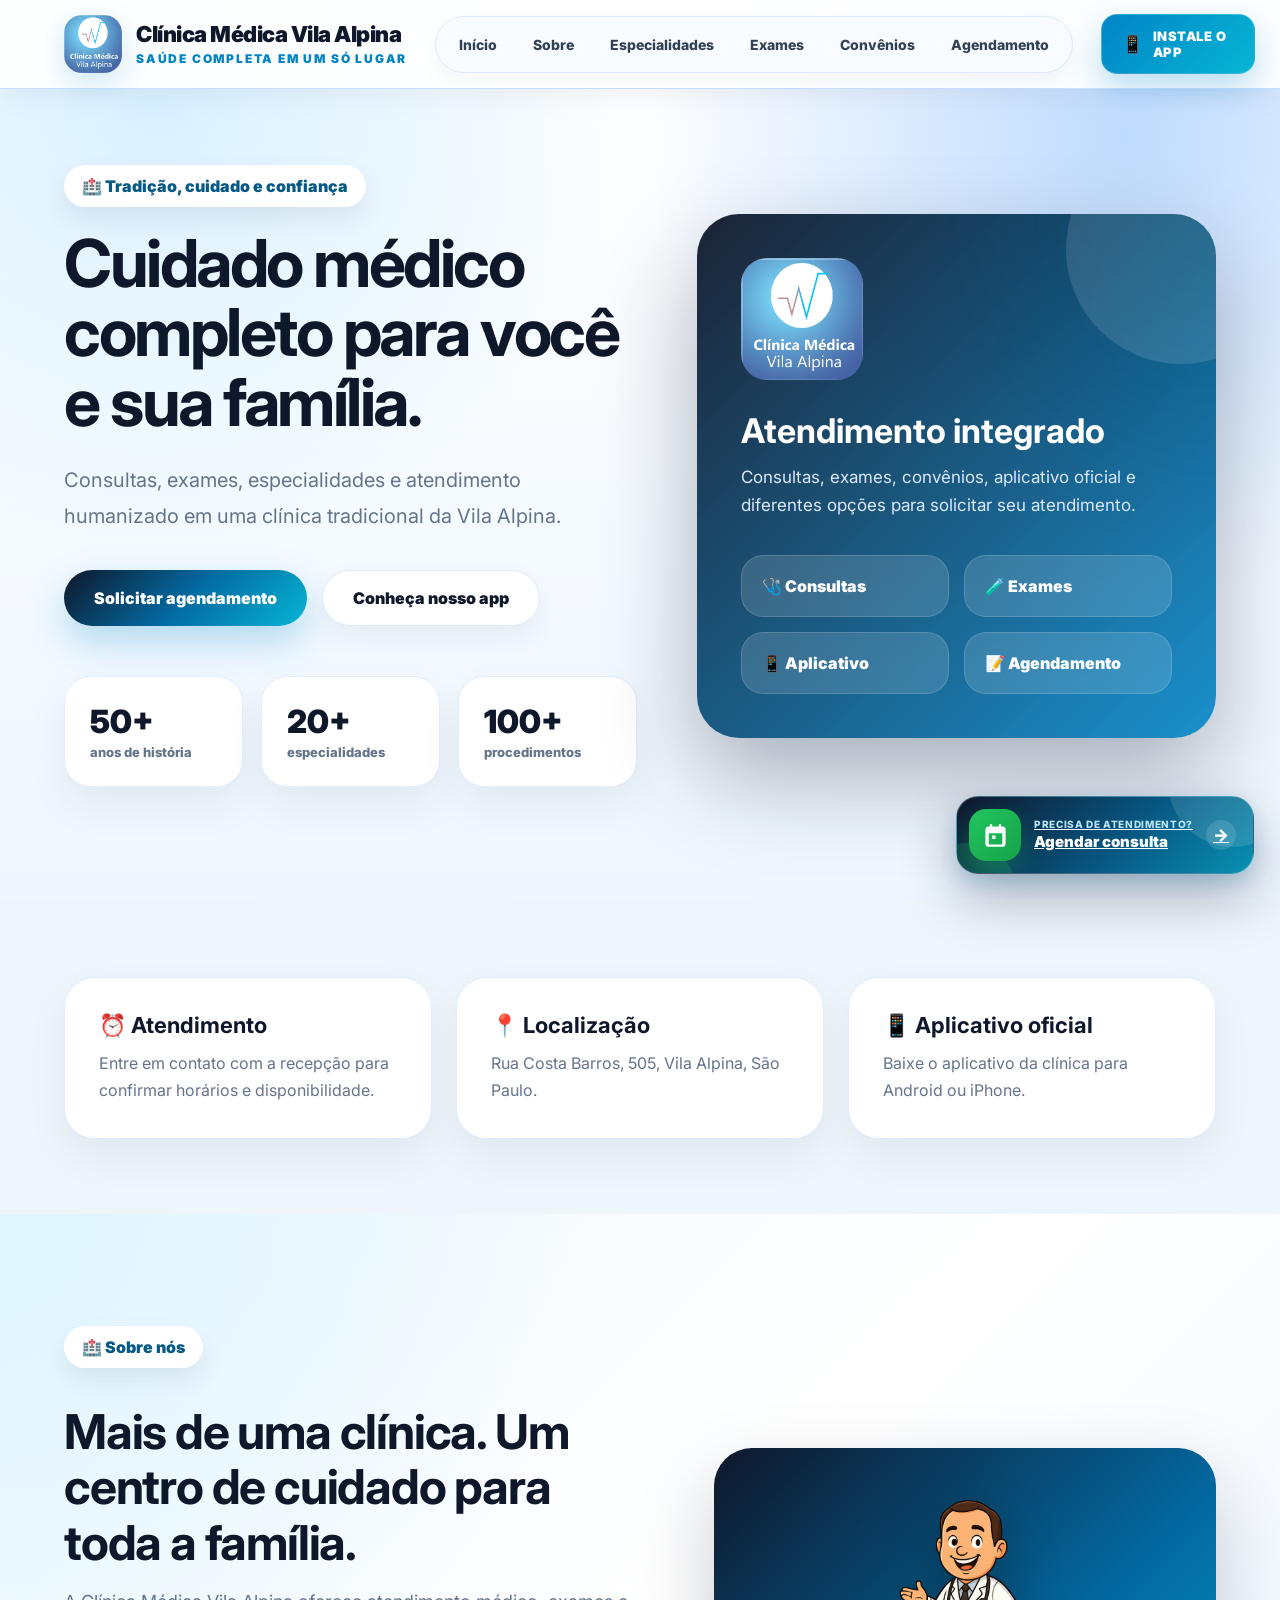
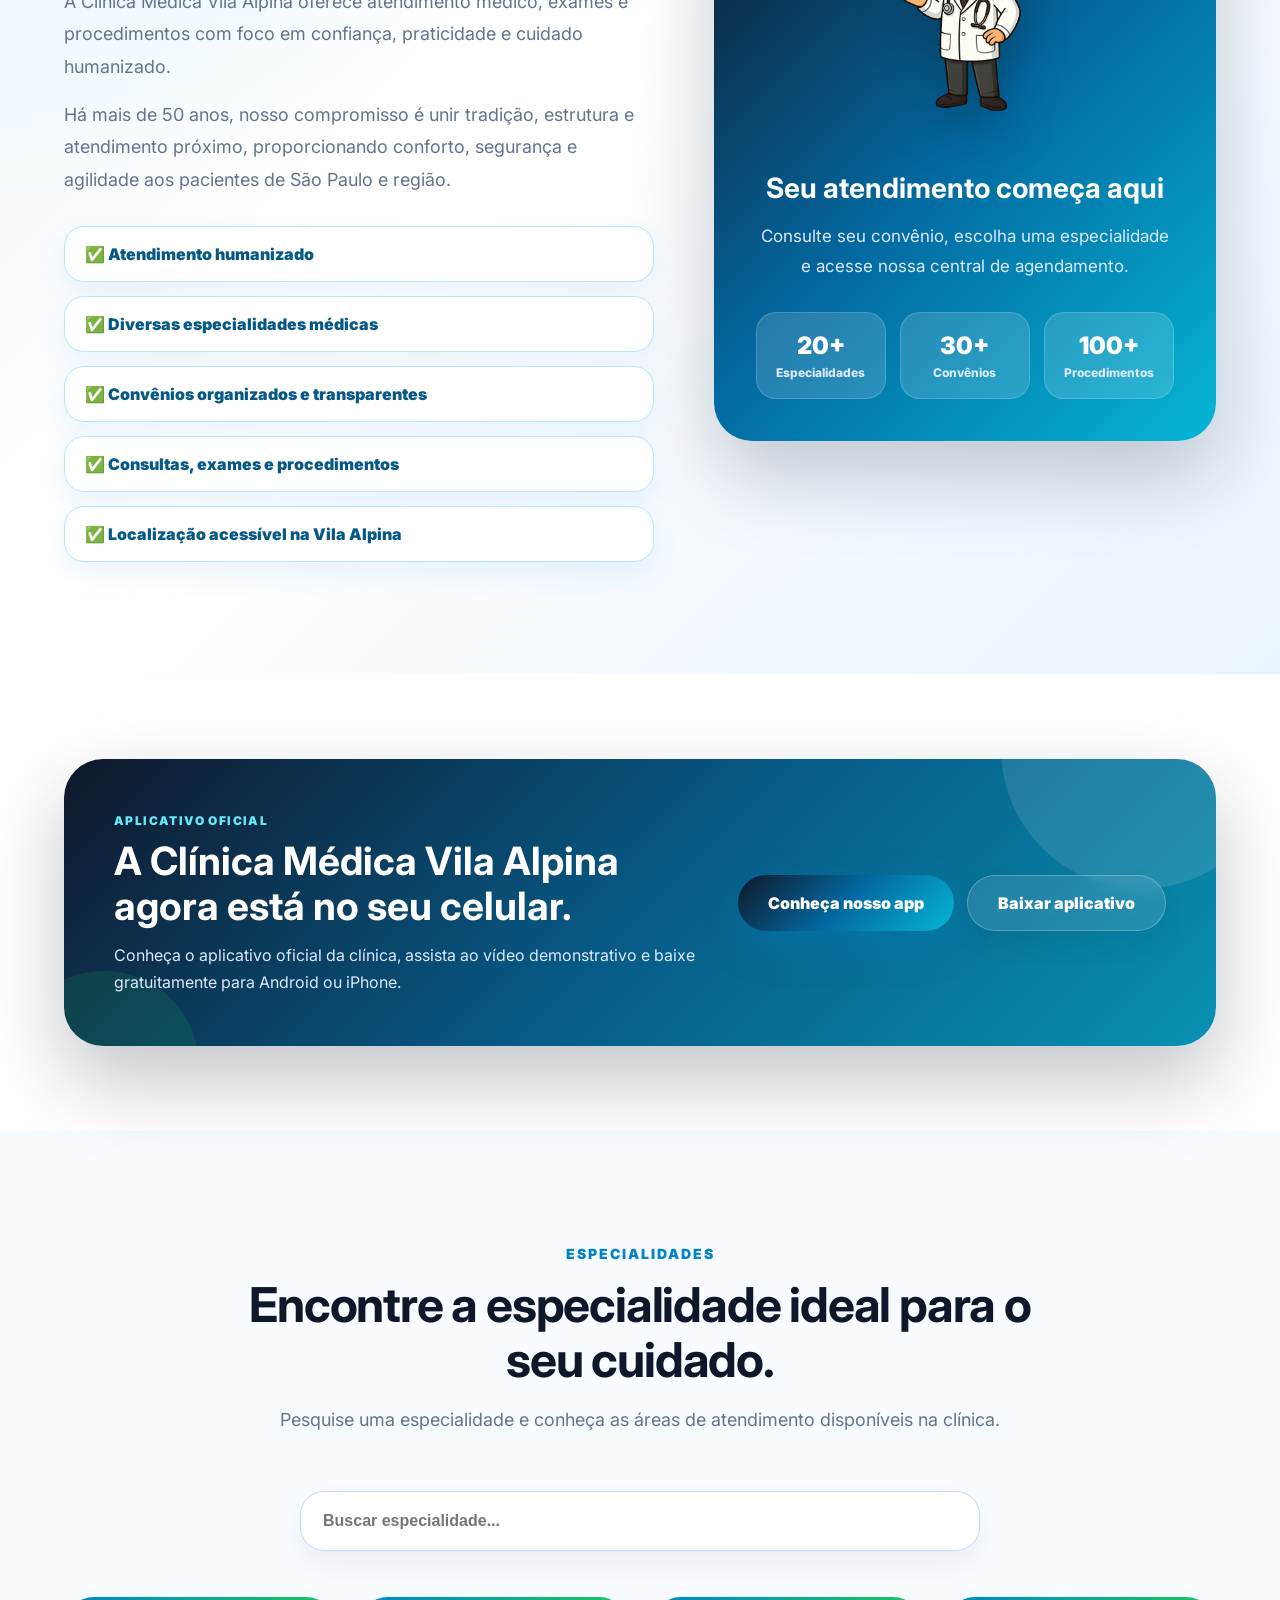
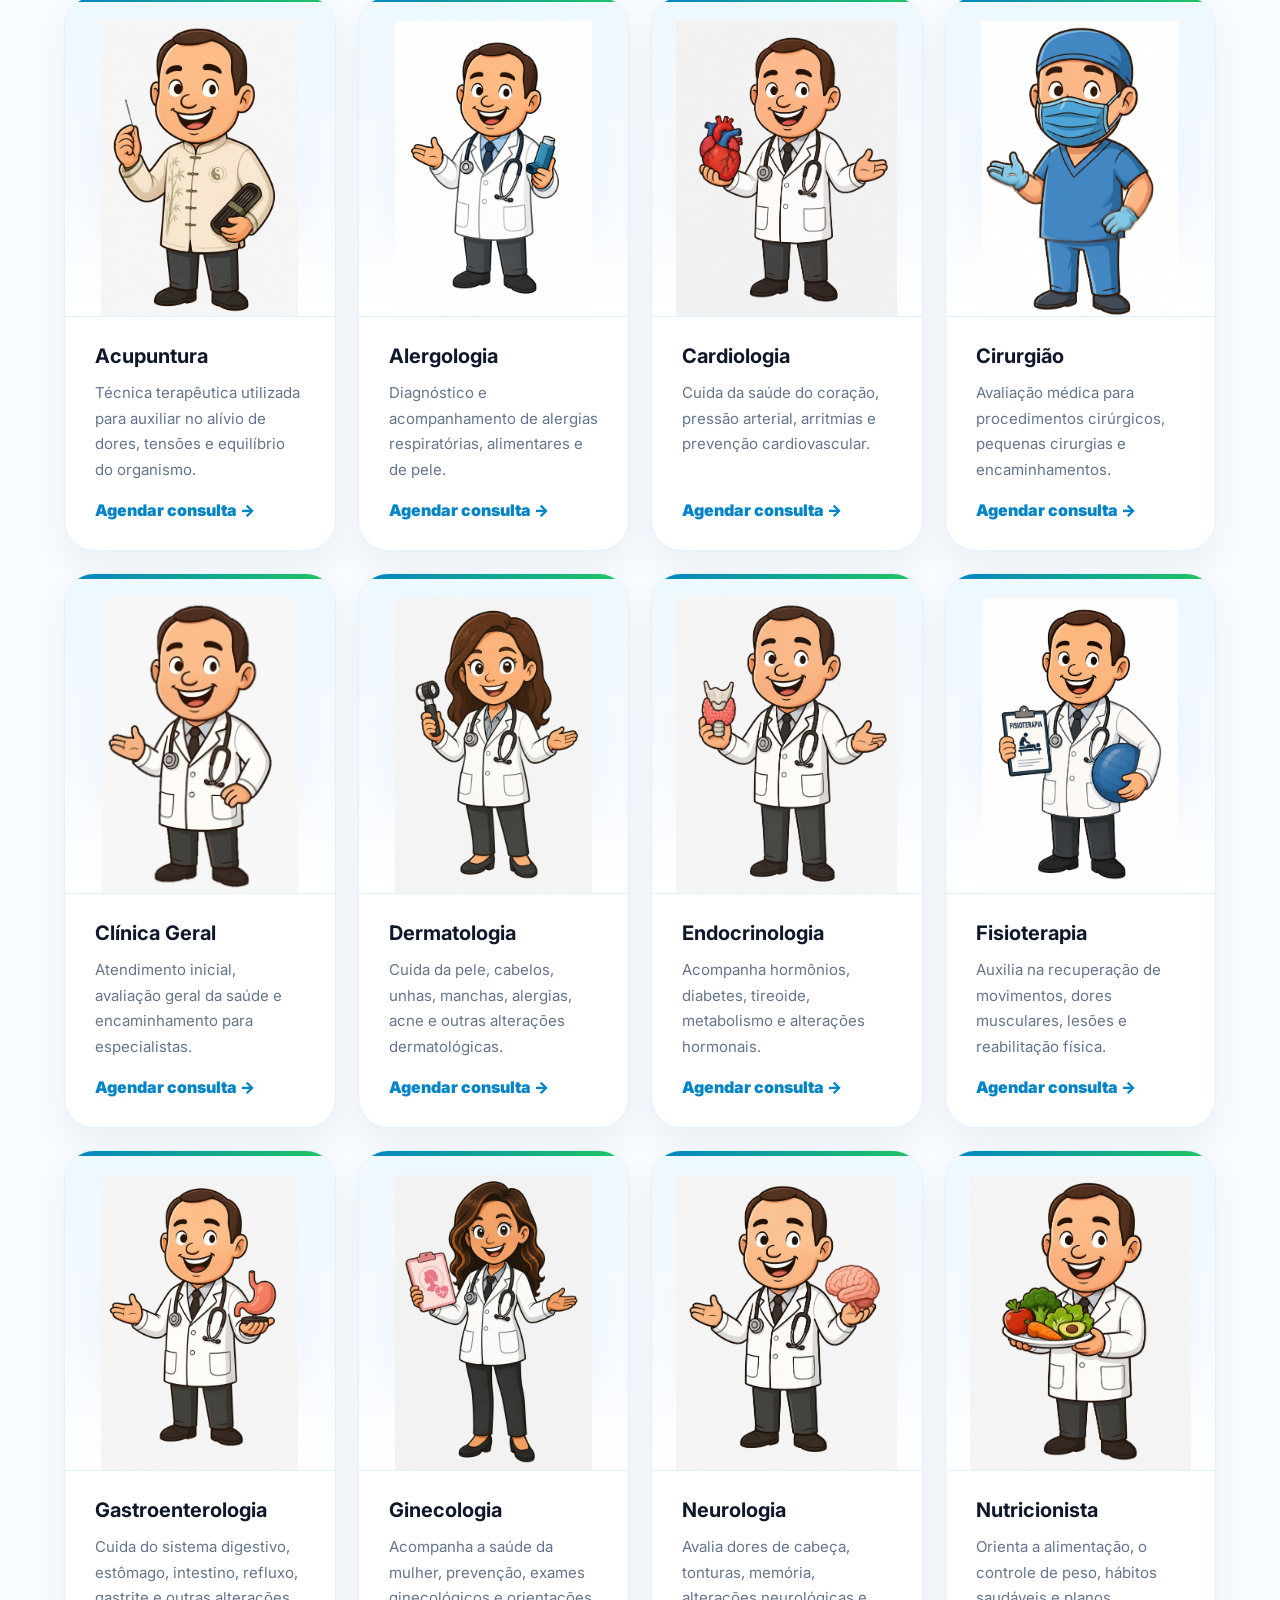
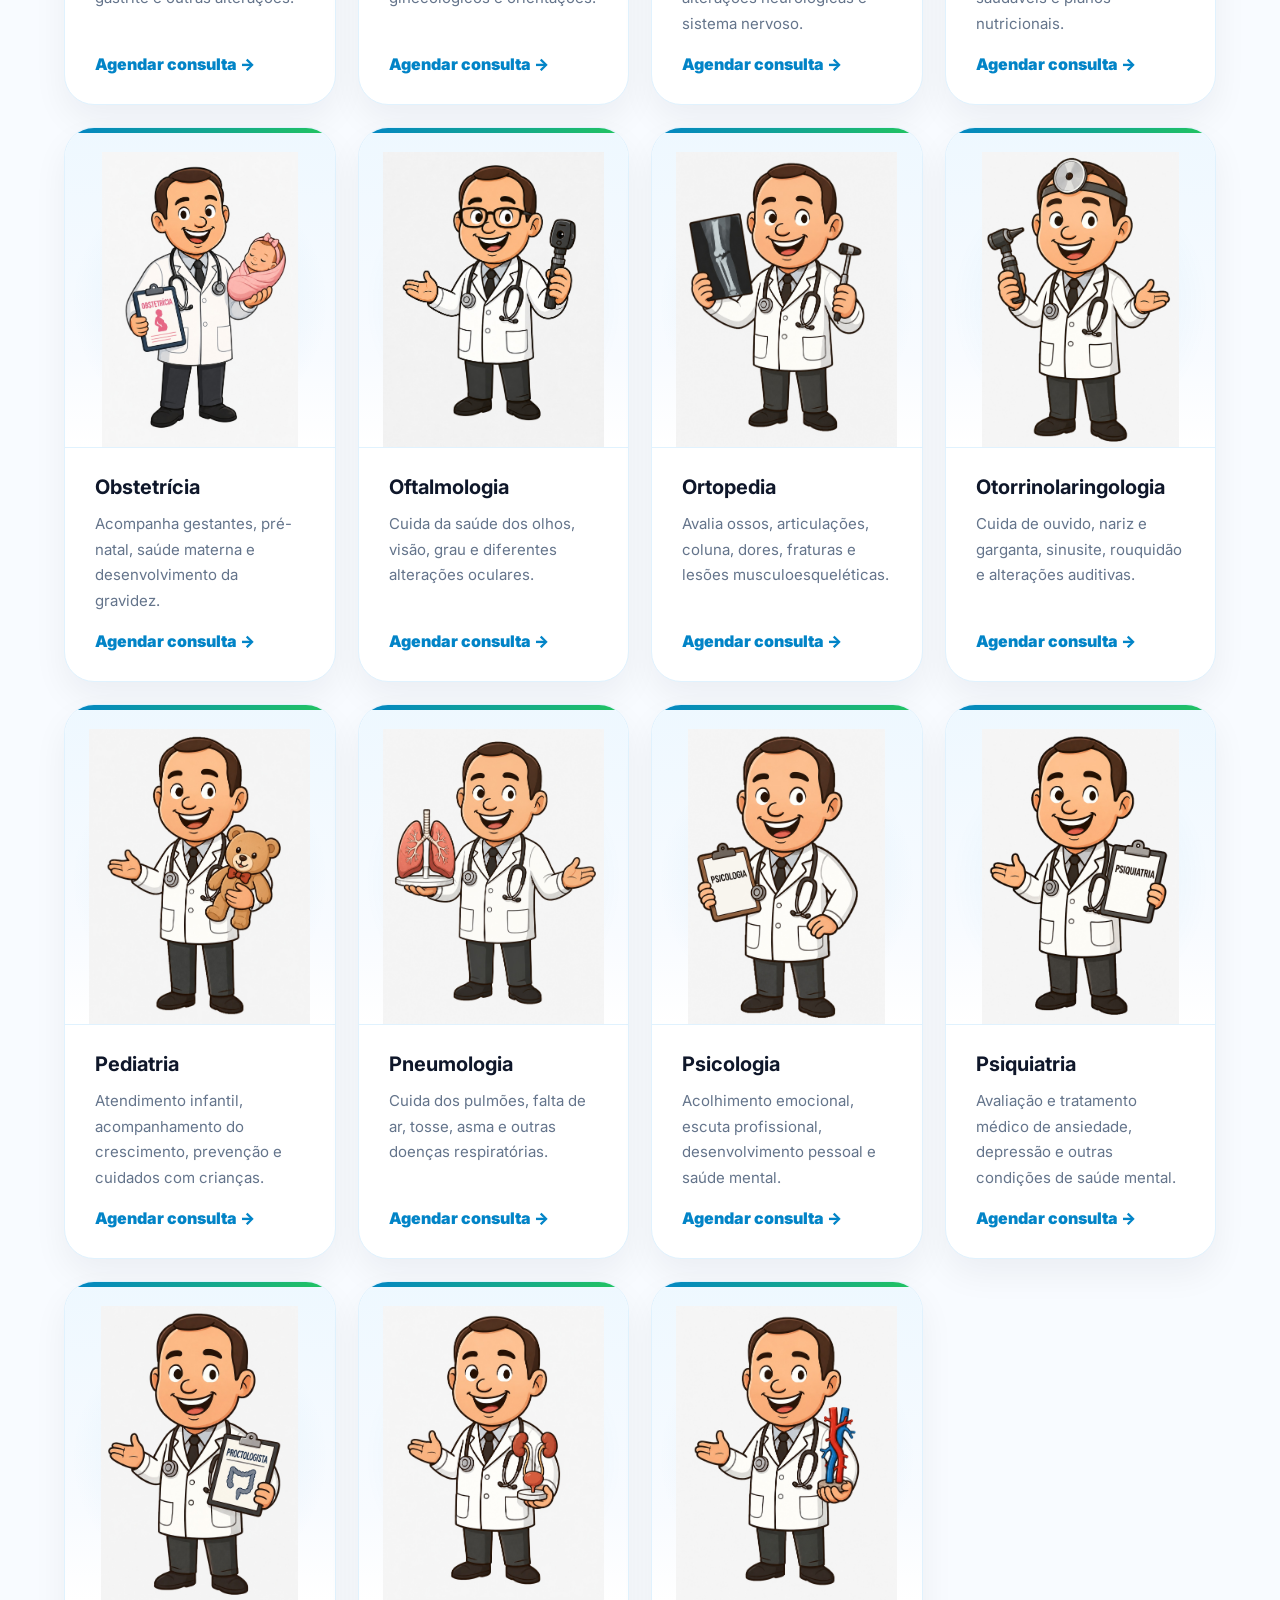
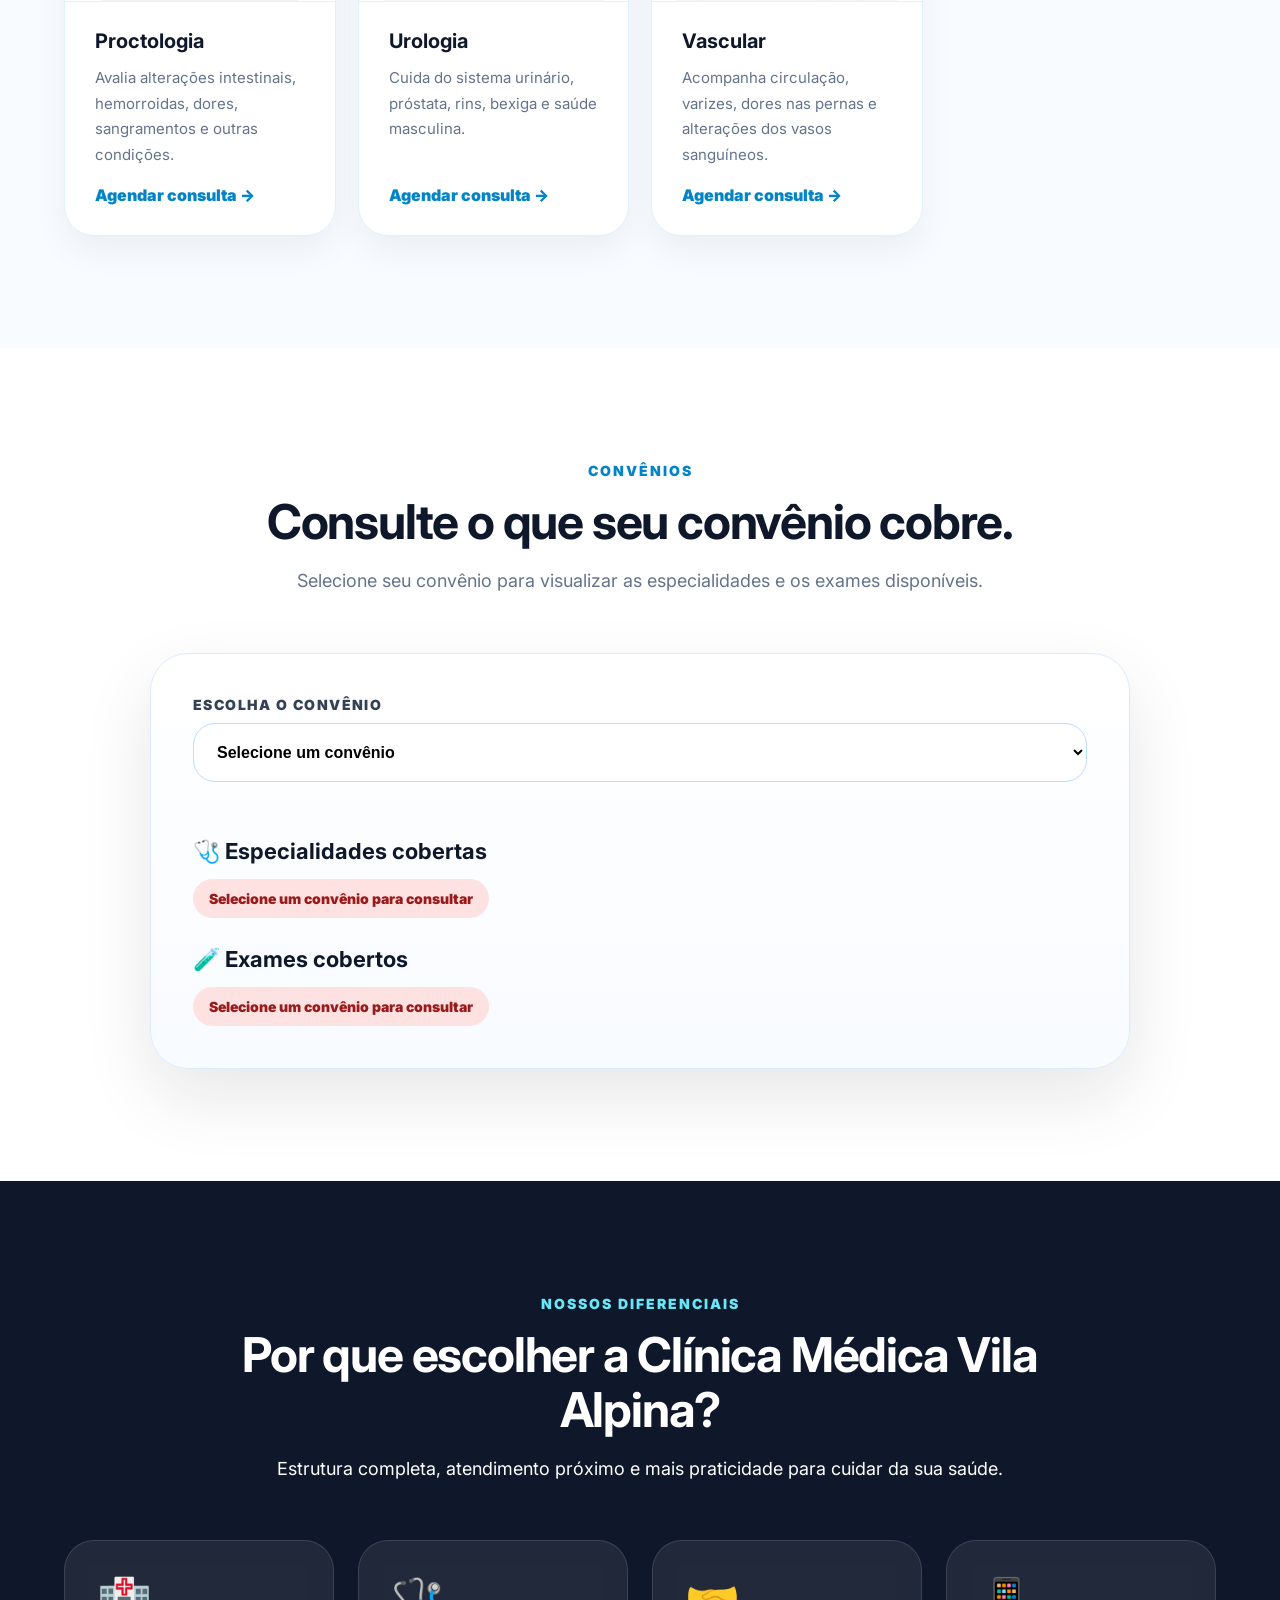
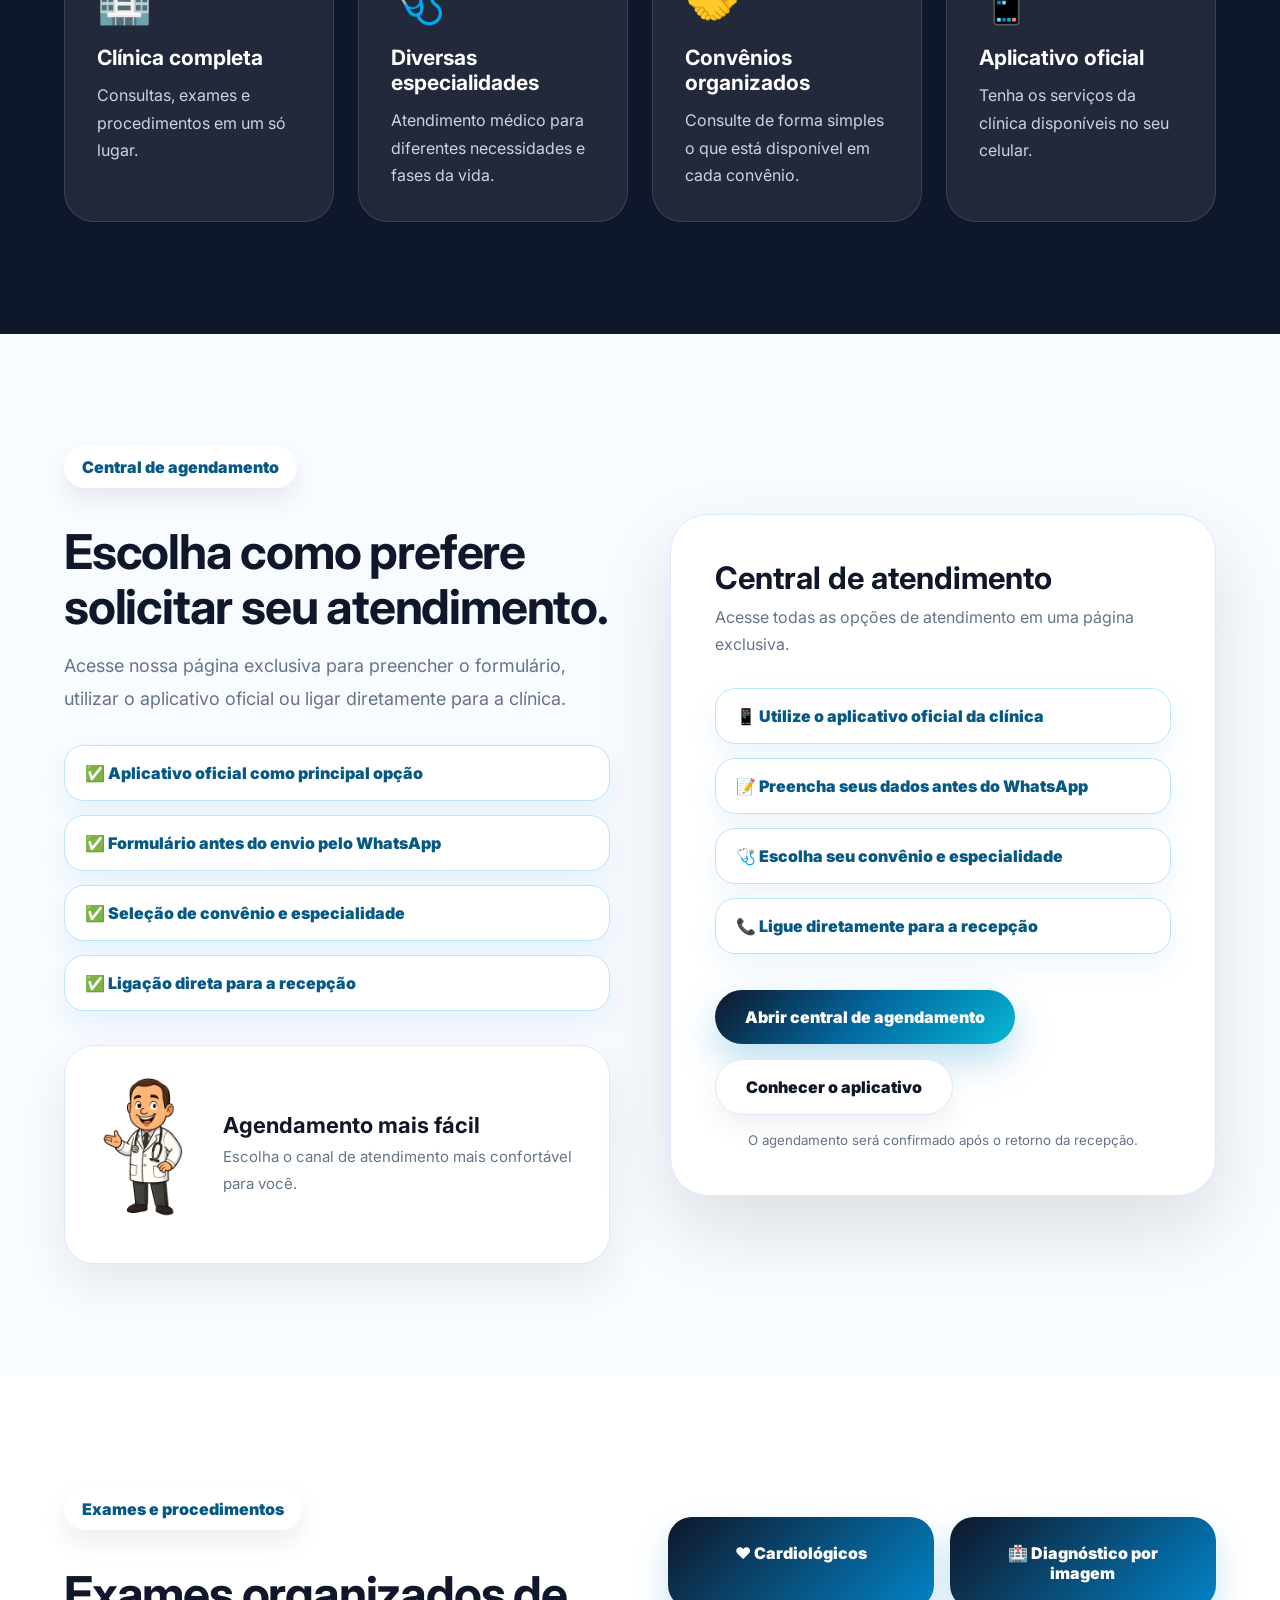
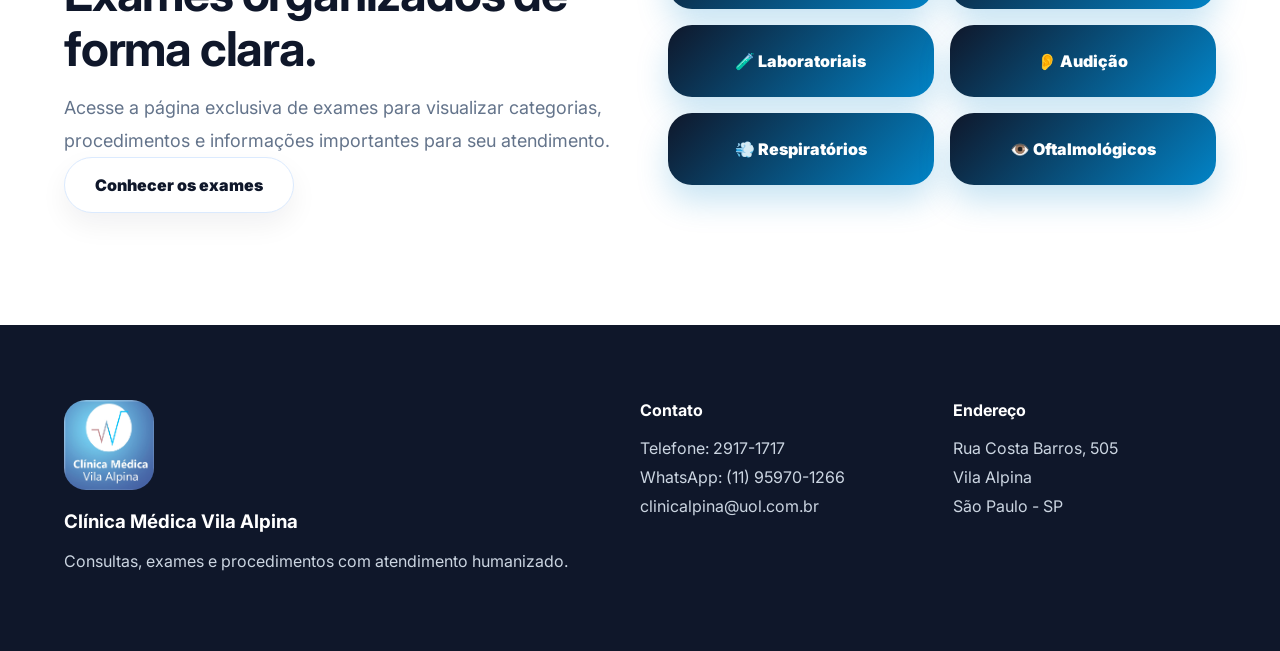
==== commit 09021cda: "Adiciona pagina do aplicativo e novo menu" ====
--- a/index.html
+++ b/index.html
@@ -7,7 +7,7 @@
 
   <meta
     name="description"
-    content="Clínica Médica Vila Alpina. Consultas, exames, especialidades, convênios e solicitação de agendamento pelo aplicativo, formulário ou telefone."
+    content="Clínica Médica Vila Alpina. Consultas, exames, especialidades, convênios, aplicativo oficial e solicitação de agendamento."
   >
 
   <meta name="theme-color" content="#0f172a">
@@ -58,10 +58,11 @@
       </nav>
 
       <a
-        href="./agendamento.html#formulario-agendamento"
-        class="header-cta"
+        href="./app.html"
+        class="header-cta header-app-cta"
       >
-        Agendar consulta
+        <span class="header-app-icone">📱</span>
+        Instale o app
       </a>
 
       <button
@@ -88,9 +89,7 @@
       <a href="./exames.html">Exames</a>
       <a href="#convenios">Convênios</a>
       <a href="./agendamento.html">Agendamento</a>
-      <a href="./agendamento.html#formulario-agendamento">
-        Preencher formulário
-      </a>
+      <a href="./app.html">📱 Instale o app</a>
     </nav>
   </header>
 
@@ -122,8 +121,11 @@
               Solicitar agendamento
             </a>
 
-            <a href="./exames.html" class="btn-secondary">
-              Conhecer os exames
+            <a
+              href="./app.html"
+              class="btn-secondary"
+            >
+              Conheça nosso app
             </a>
 
           </div>
@@ -162,14 +164,14 @@
             <h3>Atendimento integrado</h3>
 
             <p>
-              Consultas, exames, convênios e diferentes opções para solicitar seu atendimento.
+              Consultas, exames, convênios, aplicativo oficial e diferentes opções para solicitar seu atendimento.
             </p>
 
             <div class="mini-cards">
               <div>🩺 Consultas</div>
               <div>🧪 Exames</div>
               <div>📱 Aplicativo</div>
-              <div>📝 Formulário</div>
+              <div>📝 Agendamento</div>
             </div>
 
           </div>
@@ -183,27 +185,33 @@
       <div class="container quick-grid">
 
         <article class="quick-card">
+
           <h3>⏰ Atendimento</h3>
 
           <p>
             Entre em contato com a recepção para confirmar horários e disponibilidade.
           </p>
+
         </article>
 
         <article class="quick-card">
+
           <h3>📍 Localização</h3>
 
           <p>
             Rua Costa Barros, 505, Vila Alpina, São Paulo.
           </p>
+
         </article>
 
         <article class="quick-card">
-          <h3>📝 Agendamento</h3>
-
-          <p>
-            Preencha o formulário para enviar sua solicitação organizada à recepção.
-          </p>
+
+          <h3>📱 Aplicativo oficial</h3>
+
+          <p>
+            Baixe o aplicativo da clínica para Android ou iPhone.
+          </p>
+
         </article>
 
       </div>
@@ -271,6 +279,46 @@
             </div>
 
           </div>
+
+        </div>
+
+      </div>
+    </section>
+
+    <section class="app-final-section">
+      <div class="container app-final-box">
+
+        <div>
+
+          <span>
+            Aplicativo oficial
+          </span>
+
+          <h2>
+            A Clínica Médica Vila Alpina agora está no seu celular.
+          </h2>
+
+          <p>
+            Conheça o aplicativo oficial da clínica, assista ao vídeo demonstrativo e baixe gratuitamente para Android ou iPhone.
+          </p>
+
+        </div>
+
+        <div class="app-final-actions">
+
+          <a
+            href="./app.html"
+            class="btn-primary"
+          >
+            Conheça nosso app
+          </a>
+
+          <a
+            href="./app.html#baixar-app"
+            class="btn-secondary"
+          >
+            Baixar aplicativo
+          </a>
 
         </div>
 
@@ -425,10 +473,10 @@
 
             <div>📱</div>
 
-            <h3>Agendamento completo</h3>
+            <h3>Aplicativo oficial</h3>
 
             <p>
-              Utilize o aplicativo, telefone ou formulário online.
+              Tenha os serviços da clínica disponíveis no seu celular.
             </p>
 
           </article>
@@ -448,18 +496,18 @@
           </span>
 
           <h2>
-            Agora você escolhe como prefere solicitar seu atendimento.
+            Escolha como prefere solicitar seu atendimento.
           </h2>
 
           <p>
-            Criamos uma página exclusiva para facilitar seu atendimento. Nela, você pode instalar o aplicativo, ligar para a clínica ou preencher o formulário que abrirá o WhatsApp com todas as informações organizadas.
+            Acesse nossa página exclusiva para preencher o formulário, utilizar o aplicativo oficial ou ligar diretamente para a clínica.
           </p>
 
           <div class="check-list">
-            <div>✅ Aplicativo disponível para Android e iPhone</div>
+            <div>✅ Aplicativo oficial como principal opção</div>
             <div>✅ Formulário antes do envio pelo WhatsApp</div>
+            <div>✅ Seleção de convênio e especialidade</div>
             <div>✅ Ligação direta para a recepção</div>
-            <div>✅ Seleção de convênio e especialidade</div>
           </div>
 
           <div class="boneco-box">
@@ -474,7 +522,7 @@
               <h3>Agendamento mais fácil</h3>
 
               <p>
-                Preencha seus dados e envie tudo organizado para nossa equipe.
+                Escolha o canal de atendimento mais confortável para você.
               </p>
 
             </div>
@@ -488,13 +536,13 @@
           <h3>Central de atendimento</h3>
 
           <p>
-            Acesse todas as opções de agendamento em uma página exclusiva.
+            Acesse todas as opções de atendimento em uma página exclusiva.
           </p>
 
           <div class="check-list">
 
             <div>
-              📱 Instale o aplicativo oficial da clínica
+              📱 Utilize o aplicativo oficial da clínica
             </div>
 
             <div>
@@ -502,11 +550,11 @@
             </div>
 
             <div>
-              📞 Ligue para a Clínica Médica Vila Alpina
-            </div>
-
-            <div>
               🩺 Escolha seu convênio e especialidade
+            </div>
+
+            <div>
+              📞 Ligue diretamente para a recepção
             </div>
 
           </div>
@@ -521,17 +569,10 @@
             </a>
 
             <a
-              href="./agendamento.html#formulario-agendamento"
+              href="./app.html"
               class="btn-secondary"
             >
-              Preencher formulário
-            </a>
-
-            <a
-              href="tel:+551129171717"
-              class="btn-secondary"
-            >
-              Ligar para a clínica
+              Conhecer o aplicativo
             </a>
 
           </div>
@@ -562,7 +603,10 @@
             Acesse a página exclusiva de exames para visualizar categorias, procedimentos e informações importantes para seu atendimento.
           </p>
 
-          <a href="./exames.html" class="btn-secondary">
+          <a
+            href="./exames.html"
+            class="btn-secondary"
+          >
             Conhecer os exames
           </a>
 
@@ -624,6 +668,25 @@
     </div>
   </footer>
 
+  <a
+    href="./agendamento.html#formulario-agendamento"
+    class="agendamento-flutuante"
+    aria-label="Agendar consulta"
+  >
+    <span class="agendamento-flutuante-icone">
+      <svg viewBox="0 0 24 24" aria-hidden="true">
+        <path d="M7 2h2v2h6V2h2v2h1a3 3 0 0 1 3 3v12a3 3 0 0 1-3 3H6a3 3 0 0 1-3-3V7a3 3 0 0 1 3-3h1V2Zm11 8H6v9a1 1 0 0 0 1 1h10a1 1 0 0 0 1-1v-9Zm-9 2h3v3H9v-3Z"/>
+      </svg>
+    </span>
+
+    <span class="agendamento-flutuante-texto">
+      <small>Precisa de atendimento?</small>
+      <strong>Agendar consulta</strong>
+    </span>
+
+    <span class="agendamento-flutuante-seta">→</span>
+  </a>
+
   <script src="src/js/script.js"></script>
 
 </body>
--- a/src/css/style.css
+++ b/src/css/style.css
@@ -2528,4 +2528,1373 @@
     flex-direction:column;
     text-align:center;
   }
+}
+.app-page{
+  background:#f7fbff;
+  color:#0f172a;
+}
+
+.nav .nav-active{
+  color:#0284c7;
+  background:#e0f2fe;
+}
+
+.app-hero{
+  position:relative;
+  overflow:hidden;
+  padding:155px 0 110px;
+  background:
+    radial-gradient(circle at 10% 15%,rgba(14,165,233,.20),transparent 32%),
+    radial-gradient(circle at 88% 20%,rgba(34,197,94,.14),transparent 31%),
+    linear-gradient(135deg,#ffffff 0%,#edf8ff 48%,#e8f5ff 100%);
+}
+
+.app-hero::before{
+  content:"";
+  position:absolute;
+  width:500px;
+  height:500px;
+  top:-270px;
+  right:-150px;
+  border:1px solid rgba(2,132,199,.14);
+  border-radius:50%;
+}
+
+.app-hero::after{
+  content:"";
+  position:absolute;
+  width:360px;
+  height:360px;
+  bottom:-250px;
+  left:-120px;
+  border-radius:50%;
+  background:rgba(34,197,94,.08);
+}
+
+.app-hero-grid{
+  position:relative;
+  z-index:2;
+  display:grid;
+  grid-template-columns:1.05fr .95fr;
+  gap:70px;
+  align-items:center;
+}
+
+.app-badge{
+  display:inline-flex;
+  align-items:center;
+  gap:9px;
+  padding:11px 18px;
+  margin-bottom:24px;
+  border:1px solid #bae6fd;
+  border-radius:999px;
+  background:rgba(255,255,255,.9);
+  color:#0369a1;
+  font-size:12px;
+  font-weight:900;
+  text-transform:uppercase;
+  letter-spacing:1.5px;
+  box-shadow:0 12px 28px rgba(2,132,199,.09);
+}
+
+.app-badge::before{
+  content:"";
+  width:9px;
+  height:9px;
+  border-radius:50%;
+  background:#22c55e;
+  box-shadow:0 0 0 5px rgba(34,197,94,.13);
+}
+
+.app-hero-content h1{
+  max-width:760px;
+  color:#0f172a;
+  font-size:62px;
+  font-weight:900;
+  line-height:1.04;
+  letter-spacing:-2.5px;
+}
+
+.app-hero-content > p{
+  max-width:690px;
+  margin-top:24px;
+  color:#64748b;
+  font-size:18px;
+  line-height:1.8;
+}
+
+.app-hero-actions{
+  display:flex;
+  flex-wrap:wrap;
+  gap:15px;
+  margin-top:34px;
+}
+
+.app-hero-beneficios{
+  display:grid;
+  grid-template-columns:repeat(3,1fr);
+  gap:14px;
+  margin-top:42px;
+}
+
+.app-hero-beneficios div{
+  display:flex;
+  align-items:center;
+  gap:11px;
+  padding:16px;
+  border:1px solid #dbeafe;
+  border-radius:18px;
+  background:rgba(255,255,255,.82);
+  box-shadow:0 12px 28px rgba(15,23,42,.05);
+}
+
+.app-hero-beneficios span{
+  display:flex;
+  align-items:center;
+  justify-content:center;
+  width:31px;
+  height:31px;
+  flex-shrink:0;
+  border-radius:50%;
+  background:#dcfce7;
+  color:#15803d;
+  font-weight:900;
+}
+
+.app-hero-beneficios p{
+  color:#334155;
+  font-size:13px;
+  font-weight:850;
+}
+
+.app-hero-visual{
+  position:relative;
+  display:flex;
+  align-items:flex-end;
+  justify-content:center;
+  min-height:610px;
+}
+
+.app-hero-visual::before{
+  content:"";
+  position:absolute;
+  width:470px;
+  height:470px;
+  top:70px;
+  left:50%;
+  transform:translateX(-50%);
+  border-radius:50%;
+  background:
+    radial-gradient(circle at 35% 30%,rgba(255,255,255,.9),transparent 22%),
+    linear-gradient(135deg,#0ea5e9,#0369a1 60%,#0f172a);
+  box-shadow:0 35px 80px rgba(2,132,199,.25);
+}
+
+.app-phone{
+  position:relative;
+  z-index:3;
+  width:310px;
+  min-height:590px;
+  padding:12px;
+  border:3px solid rgba(255,255,255,.75);
+  border-radius:50px;
+  background:#07111f;
+  box-shadow:
+    0 45px 90px rgba(15,23,42,.38),
+    inset 0 0 0 1px rgba(255,255,255,.15);
+  transform:rotate(-3deg);
+}
+
+.app-phone-top{
+  position:absolute;
+  z-index:4;
+  top:20px;
+  left:50%;
+  display:flex;
+  align-items:center;
+  justify-content:center;
+  width:105px;
+  height:27px;
+  transform:translateX(-50%);
+  border-radius:999px;
+  background:#07111f;
+}
+
+.app-phone-top span{
+  width:36px;
+  height:5px;
+  border-radius:999px;
+  background:#334155;
+}
+
+.app-phone-screen{
+  min-height:560px;
+  padding:58px 24px 25px;
+  overflow:hidden;
+  border-radius:38px;
+  background:
+    radial-gradient(circle at 50% 10%,rgba(56,189,248,.28),transparent 34%),
+    linear-gradient(180deg,#ffffff 0%,#eff8ff 55%,#e0f2fe 100%);
+  text-align:center;
+}
+
+.app-phone-logo{
+  width:100px;
+  height:100px;
+  object-fit:contain;
+  filter:drop-shadow(0 12px 18px rgba(2,132,199,.15));
+}
+
+.app-phone-label{
+  display:inline-flex;
+  margin-top:13px;
+  padding:7px 11px;
+  border-radius:999px;
+  background:#dbeafe;
+  color:#0369a1;
+  font-size:9px;
+  font-weight:900;
+  text-transform:uppercase;
+  letter-spacing:1px;
+}
+
+.app-phone-screen h2{
+  margin-top:14px;
+  color:#0f172a;
+  font-size:25px;
+  line-height:1.2;
+}
+
+.app-phone-screen > p{
+  margin-top:8px;
+  color:#64748b;
+  font-size:12px;
+  line-height:1.6;
+}
+
+.app-phone-menu{
+  display:grid;
+  grid-template-columns:repeat(2,1fr);
+  gap:12px;
+  margin-top:28px;
+}
+
+.app-phone-menu div{
+  display:flex;
+  min-height:105px;
+  padding:15px 9px;
+  flex-direction:column;
+  align-items:center;
+  justify-content:center;
+  border:1px solid #dbeafe;
+  border-radius:19px;
+  background:rgba(255,255,255,.9);
+  box-shadow:0 12px 25px rgba(15,23,42,.06);
+}
+
+.app-phone-menu span{
+  font-size:27px;
+}
+
+.app-phone-menu p{
+  margin-top:8px;
+  color:#334155;
+  font-size:11px;
+  font-weight:900;
+}
+
+.app-hero-boneco{
+  position:absolute;
+  z-index:4;
+  right:-15px;
+  bottom:10px;
+  width:235px;
+  max-height:360px;
+  object-fit:contain;
+  object-position:center bottom;
+  filter:drop-shadow(0 25px 28px rgba(15,23,42,.25));
+}
+
+.app-video-section{
+  padding:115px 0;
+  background:#ffffff;
+}
+
+.app-video-grid{
+  display:grid;
+  grid-template-columns:.82fr 1.18fr;
+  gap:65px;
+  align-items:center;
+}
+
+.app-video-content h2{
+  color:#0f172a;
+  font-size:48px;
+  line-height:1.14;
+  letter-spacing:-1.3px;
+}
+
+.app-video-content > p{
+  margin-top:20px;
+  color:#64748b;
+  font-size:17px;
+  line-height:1.8;
+}
+
+.app-video-lista{
+  display:grid;
+  gap:14px;
+  margin-top:30px;
+}
+
+.app-video-lista > div{
+  display:flex;
+  align-items:flex-start;
+  gap:15px;
+  padding:18px;
+  border:1px solid #dbeafe;
+  border-radius:21px;
+  background:#f8fbff;
+  box-shadow:0 12px 28px rgba(15,23,42,.045);
+}
+
+.app-video-lista > div > span{
+  display:flex;
+  align-items:center;
+  justify-content:center;
+  width:43px;
+  height:43px;
+  flex-shrink:0;
+  border-radius:14px;
+  background:linear-gradient(135deg,#0284c7,#06b6d4);
+  color:#ffffff;
+  font-size:12px;
+  font-weight:900;
+}
+
+.app-video-lista h3{
+  color:#0f172a;
+  font-size:16px;
+}
+
+.app-video-lista p{
+  margin-top:4px;
+  color:#64748b;
+  font-size:13px;
+  line-height:1.55;
+}
+
+.app-video-box{
+  overflow:hidden;
+  border:1px solid #cbd5e1;
+  border-radius:34px;
+  background:#020617;
+  box-shadow:0 35px 80px rgba(15,23,42,.24);
+}
+
+.app-video-header{
+  display:flex;
+  align-items:center;
+  justify-content:space-between;
+  gap:20px;
+  padding:15px 20px;
+  border-bottom:1px solid rgba(255,255,255,.08);
+  background:#0f172a;
+}
+
+.app-video-header > div{
+  display:flex;
+  gap:7px;
+}
+
+.app-video-header span{
+  width:11px;
+  height:11px;
+  border-radius:50%;
+}
+
+.app-video-header span:nth-child(1){
+  background:#ef4444;
+}
+
+.app-video-header span:nth-child(2){
+  background:#facc15;
+}
+
+.app-video-header span:nth-child(3){
+  background:#22c55e;
+}
+
+.app-video-header p{
+  color:#cbd5e1;
+  font-size:11px;
+  font-weight:800;
+  text-transform:uppercase;
+  letter-spacing:1px;
+}
+
+.app-video{
+  display:block;
+  width:100%;
+  aspect-ratio:16 / 9;
+  max-height:680px;
+  background:#020617;
+  object-fit:contain;
+}
+
+.app-recursos-section{
+  padding:115px 0;
+  background:
+    radial-gradient(circle at 10% 15%,rgba(56,189,248,.13),transparent 30%),
+    linear-gradient(180deg,#f4faff,#eef7ff);
+}
+
+.app-recursos-grid{
+  display:grid;
+  grid-template-columns:repeat(3,1fr);
+  gap:24px;
+}
+
+.app-recurso-card{
+  position:relative;
+  min-height:290px;
+  padding:31px;
+  overflow:hidden;
+  border:1px solid #dbeafe;
+  border-radius:29px;
+  background:#ffffff;
+  box-shadow:0 18px 42px rgba(15,23,42,.06);
+  transition:.3s ease;
+}
+
+.app-recurso-card::after{
+  content:"";
+  position:absolute;
+  width:130px;
+  height:130px;
+  top:-75px;
+  right:-65px;
+  border-radius:50%;
+  background:#e0f2fe;
+  transition:.3s ease;
+}
+
+.app-recurso-card:hover{
+  transform:translateY(-8px);
+  border-color:#7dd3fc;
+  box-shadow:0 28px 60px rgba(2,132,199,.14);
+}
+
+.app-recurso-card:hover::after{
+  transform:scale(1.15);
+}
+
+.app-recurso-icone{
+  position:relative;
+  z-index:2;
+  display:flex;
+  align-items:center;
+  justify-content:center;
+  width:67px;
+  height:67px;
+  margin-bottom:25px;
+  border-radius:21px;
+  background:linear-gradient(135deg,#e0f2fe,#dbeafe);
+  font-size:32px;
+}
+
+.app-recurso-card h3{
+  position:relative;
+  z-index:2;
+  color:#0f172a;
+  font-size:21px;
+}
+
+.app-recurso-card p{
+  position:relative;
+  z-index:2;
+  margin-top:12px;
+  color:#64748b;
+  font-size:14px;
+  line-height:1.75;
+}
+
+.app-passos-section{
+  padding:110px 0;
+  background:#ffffff;
+}
+
+.app-passos-grid{
+  position:relative;
+  display:grid;
+  grid-template-columns:repeat(3,1fr);
+  gap:25px;
+}
+
+.app-passos-grid::before{
+  content:"";
+  position:absolute;
+  top:55px;
+  left:16%;
+  width:68%;
+  height:2px;
+  background:linear-gradient(90deg,#bae6fd,#0284c7,#22c55e);
+}
+
+.app-passo-card{
+  position:relative;
+  z-index:2;
+  padding:33px;
+  border:1px solid #dbeafe;
+  border-radius:30px;
+  background:#ffffff;
+  text-align:center;
+  box-shadow:0 18px 45px rgba(15,23,42,.06);
+}
+
+.app-passo-numero{
+  display:flex;
+  align-items:center;
+  justify-content:center;
+  width:70px;
+  height:70px;
+  margin:0 auto 24px;
+  border:8px solid #ffffff;
+  border-radius:50%;
+  background:linear-gradient(135deg,#0284c7,#06b6d4);
+  color:#ffffff;
+  font-size:16px;
+  font-weight:900;
+  box-shadow:0 13px 30px rgba(2,132,199,.25);
+}
+
+.app-passo-card h3{
+  color:#0f172a;
+  font-size:21px;
+}
+
+.app-passo-card p{
+  margin-top:11px;
+  color:#64748b;
+  font-size:14px;
+  line-height:1.7;
+}
+
+.app-download-section{
+  position:relative;
+  overflow:hidden;
+  padding:115px 0;
+  background:
+    radial-gradient(circle at 15% 15%,rgba(56,189,248,.18),transparent 30%),
+    radial-gradient(circle at 90% 85%,rgba(34,197,94,.13),transparent 30%),
+    linear-gradient(135deg,#edf8ff,#ffffff 50%,#eaf6ff);
+}
+
+.app-download-container{
+  display:grid;
+  grid-template-columns:.72fr 1.28fr;
+  gap:65px;
+  align-items:center;
+}
+
+.app-download-intro h2{
+  color:#0f172a;
+  font-size:48px;
+  line-height:1.14;
+  letter-spacing:-1.3px;
+}
+
+.app-download-intro > p{
+  margin-top:20px;
+  color:#64748b;
+  font-size:17px;
+  line-height:1.8;
+}
+
+.app-download-seguranca{
+  display:flex;
+  align-items:center;
+  gap:13px;
+  margin-top:28px;
+  padding:17px;
+  border:1px solid #bbf7d0;
+  border-radius:20px;
+  background:#f0fdf4;
+}
+
+.app-download-seguranca span{
+  display:flex;
+  align-items:center;
+  justify-content:center;
+  width:34px;
+  height:34px;
+  flex-shrink:0;
+  border-radius:50%;
+  background:#22c55e;
+  color:#ffffff;
+  font-weight:900;
+}
+
+.app-download-seguranca p{
+  color:#166534;
+  font-size:13px;
+  font-weight:800;
+  line-height:1.5;
+}
+
+.app-download-cards{
+  display:grid;
+  grid-template-columns:repeat(2,1fr);
+  gap:24px;
+}
+
+.app-download-card{
+  position:relative;
+  padding:27px;
+  overflow:hidden;
+  border:1px solid #dbeafe;
+  border-radius:33px;
+  background:#ffffff;
+  text-align:center;
+  box-shadow:0 24px 60px rgba(15,23,42,.1);
+  transition:.3s ease;
+}
+
+.app-download-card::before{
+  content:"";
+  position:absolute;
+  top:0;
+  left:0;
+  width:100%;
+  height:5px;
+}
+
+.app-download-google::before{
+  background:linear-gradient(90deg,#22c55e,#facc15,#ef4444,#3b82f6);
+}
+
+.app-download-apple::before{
+  background:linear-gradient(90deg,#020617,#64748b);
+}
+
+.app-download-card:hover{
+  transform:translateY(-8px);
+  box-shadow:0 34px 72px rgba(2,132,199,.16);
+}
+
+.app-download-card-header{
+  display:flex;
+  align-items:center;
+  justify-content:center;
+  gap:13px;
+  margin-bottom:20px;
+  text-align:left;
+}
+
+.app-store-icon{
+  display:flex;
+  align-items:center;
+  justify-content:center;
+  width:58px;
+  height:58px;
+  border-radius:18px;
+  background:#f1f5f9;
+}
+
+.app-store-icon svg{
+  width:31px;
+  height:31px;
+  fill:#0f172a;
+}
+
+.app-download-card-header span{
+  display:block;
+  color:#64748b;
+  font-size:10px;
+  font-weight:800;
+  text-transform:uppercase;
+  letter-spacing:1px;
+}
+
+.app-download-card-header h3{
+  color:#0f172a;
+  font-size:22px;
+}
+
+.app-qrcode-link{
+  display:block;
+  overflow:hidden;
+  border:1px solid #e2e8f0;
+  border-radius:24px;
+  background:#ffffff;
+}
+
+.app-qrcode{
+  display:block;
+  width:100%;
+  aspect-ratio:1 / 1.22;
+  object-fit:contain;
+  background:#ffffff;
+}
+
+.app-download-card > p{
+  min-height:52px;
+  margin:17px 0;
+  color:#64748b;
+  font-size:13px;
+  line-height:1.6;
+}
+
+.app-store-button{
+  display:flex;
+  align-items:center;
+  justify-content:center;
+  width:100%;
+  min-height:52px;
+  padding:13px 18px;
+  border-radius:18px;
+  background:linear-gradient(135deg,#0f172a,#0369a1,#06b6d4);
+  color:#ffffff;
+  font-size:14px;
+  font-weight:900;
+  box-shadow:0 14px 28px rgba(2,132,199,.22);
+  transition:.28s ease;
+}
+
+.app-store-button:hover{
+  transform:translateY(-3px);
+  box-shadow:0 19px 36px rgba(2,132,199,.3);
+}
+
+.app-final-section{
+  padding:85px 0;
+  background:#ffffff;
+}
+
+.app-final-box{
+  position:relative;
+  display:flex;
+  align-items:center;
+  justify-content:space-between;
+  gap:42px;
+  overflow:hidden;
+  padding:50px;
+  border-radius:39px;
+  background:linear-gradient(135deg,#0f172a,#075985,#0891b2);
+  box-shadow:0 34px 78px rgba(15,23,42,.25);
+}
+
+.app-final-box::before{
+  content:"";
+  position:absolute;
+  width:280px;
+  height:280px;
+  top:-150px;
+  right:-65px;
+  border-radius:50%;
+  background:rgba(255,255,255,.11);
+}
+
+.app-final-box::after{
+  content:"";
+  position:absolute;
+  width:190px;
+  height:190px;
+  bottom:-115px;
+  left:-55px;
+  border-radius:50%;
+  background:rgba(34,197,94,.13);
+}
+
+.app-final-box > div{
+  position:relative;
+  z-index:2;
+}
+
+.app-final-box span{
+  color:#67e8f9;
+  font-size:12px;
+  font-weight:900;
+  text-transform:uppercase;
+  letter-spacing:1.4px;
+}
+
+.app-final-box h2{
+  max-width:760px;
+  margin-top:10px;
+  color:#ffffff;
+  font-size:39px;
+  line-height:1.15;
+}
+
+.app-final-box p{
+  max-width:700px;
+  margin-top:13px;
+  color:#dbeafe;
+  font-size:16px;
+  line-height:1.7;
+}
+
+.app-final-actions{
+  display:flex;
+  flex-shrink:0;
+  gap:13px;
+}
+
+.app-final-actions .btn-secondary{
+  border-color:rgba(255,255,255,.25);
+  background:rgba(255,255,255,.11);
+  color:#ffffff;
+  backdrop-filter:blur(10px);
+}
+
+.app-final-actions .btn-secondary:hover{
+  background:#ffffff;
+  color:#075985;
+}
+
+@media(max-width:1180px){
+  .app-hero-grid,
+  .app-video-grid,
+  .app-download-container{
+    grid-template-columns:1fr;
+  }
+
+  .app-hero-content{
+    text-align:center;
+  }
+
+  .app-hero-content h1,
+  .app-hero-content > p{
+    margin-left:auto;
+    margin-right:auto;
+  }
+
+  .app-hero-actions{
+    justify-content:center;
+  }
+
+  .app-hero-beneficios{
+    max-width:850px;
+    margin-left:auto;
+    margin-right:auto;
+  }
+
+  .app-hero-visual{
+    max-width:720px;
+    margin:auto;
+  }
+
+  .app-video-content,
+  .app-download-intro{
+    text-align:center;
+  }
+
+  .app-video-content > p,
+  .app-download-intro > p{
+    max-width:760px;
+    margin-left:auto;
+    margin-right:auto;
+  }
+
+  .app-video-lista,
+  .app-download-seguranca{
+    max-width:760px;
+    margin-left:auto;
+    margin-right:auto;
+  }
+
+  .app-video-box{
+    max-width:950px;
+    width:100%;
+    margin:auto;
+  }
+}
+
+@media(max-width:980px){
+  .app-hero{
+    padding-top:135px;
+  }
+
+  .app-hero-content h1{
+    font-size:50px;
+  }
+
+  .app-recursos-grid{
+    grid-template-columns:repeat(2,1fr);
+  }
+
+  .app-passos-grid{
+    grid-template-columns:1fr;
+    max-width:760px;
+    margin:auto;
+  }
+
+  .app-passos-grid::before{
+    display:none;
+  }
+
+  .app-download-cards{
+    max-width:760px;
+    margin:auto;
+  }
+
+  .app-final-box{
+    flex-direction:column;
+    align-items:flex-start;
+  }
+
+  .app-final-actions{
+    width:100%;
+  }
+
+  .app-final-actions a{
+    flex:1;
+  }
+}
+
+@media(max-width:720px){
+  .app-hero{
+    padding:115px 0 75px;
+  }
+
+  .app-hero-content h1{
+    font-size:37px;
+    letter-spacing:-1.2px;
+  }
+
+  .app-hero-content > p{
+    font-size:16px;
+  }
+
+  .app-hero-actions{
+    flex-direction:column;
+  }
+
+  .app-hero-actions a{
+    width:100%;
+  }
+
+  .app-hero-beneficios{
+    grid-template-columns:1fr;
+    margin-top:30px;
+  }
+
+  .app-hero-visual{
+    min-height:560px;
+  }
+
+  .app-hero-visual::before{
+    width:390px;
+    height:390px;
+  }
+
+  .app-phone{
+    width:280px;
+    min-height:540px;
+  }
+
+  .app-phone-screen{
+    min-height:510px;
+  }
+
+  .app-hero-boneco{
+    right:-20px;
+    width:180px;
+  }
+
+  .app-video-section,
+  .app-recursos-section,
+  .app-passos-section,
+  .app-download-section{
+    padding:75px 0;
+  }
+
+  .app-video-content h2,
+  .app-download-intro h2{
+    font-size:34px;
+  }
+
+  .app-video-header{
+    padding:13px 15px;
+  }
+
+  .app-video-header p{
+    font-size:9px;
+  }
+
+  .app-recursos-grid{
+    grid-template-columns:1fr;
+  }
+
+  .app-recurso-card{
+    min-height:auto;
+    padding:27px;
+  }
+
+  .app-download-cards{
+    grid-template-columns:1fr;
+    max-width:560px;
+  }
+
+  .app-final-section{
+    padding:65px 0;
+  }
+
+  .app-final-box{
+    padding:32px 25px;
+    border-radius:30px;
+  }
+
+  .app-final-box h2{
+    font-size:31px;
+  }
+
+  .app-final-actions{
+    flex-direction:column;
+  }
+
+  .app-final-actions a{
+    width:100%;
+  }
+}
+
+@media(max-width:480px){
+  .app-hero-content h1{
+    font-size:32px;
+  }
+
+  .app-hero-visual{
+    min-height:510px;
+  }
+
+  .app-hero-visual::before{
+    width:330px;
+    height:330px;
+    top:85px;
+  }
+
+  .app-phone{
+    width:250px;
+    min-height:485px;
+    border-radius:42px;
+  }
+
+  .app-phone-screen{
+    min-height:455px;
+    padding:52px 18px 20px;
+    border-radius:32px;
+  }
+
+  .app-phone-logo{
+    width:82px;
+    height:82px;
+  }
+
+  .app-phone-screen h2{
+    font-size:21px;
+  }
+
+  .app-phone-menu{
+    gap:9px;
+    margin-top:22px;
+  }
+
+  .app-phone-menu div{
+    min-height:86px;
+    padding:11px 7px;
+  }
+
+  .app-phone-menu span{
+    font-size:23px;
+  }
+
+  .app-hero-boneco{
+    right:-12px;
+    width:145px;
+  }
+
+  .app-video-content h2,
+  .app-download-intro h2{
+    font-size:30px;
+  }
+
+  .app-video-lista > div{
+    padding:15px;
+  }
+
+  .app-download-card{
+    padding:21px;
+    border-radius:27px;
+  }
+
+  .app-download-card-header{
+    flex-direction:column;
+    text-align:center;
+  }
+
+  .app-final-box h2{
+    font-size:28px;
+  }
+}
+.header-app-cta{
+  display:inline-flex;
+  align-items:center;
+  justify-content:center;
+  gap:9px;
+  min-width:154px;
+  padding:13px 20px;
+  border:1px solid rgba(255,255,255,.2);
+  border-radius:16px;
+  background:linear-gradient(135deg,#0284c7,#06b6d4);
+  color:#ffffff;
+  font-size:13px;
+  font-weight:900;
+  text-transform:uppercase;
+  letter-spacing:.5px;
+  box-shadow:0 13px 30px rgba(2,132,199,.26);
+  transition:transform .25s ease,box-shadow .25s ease,filter .25s ease;
+}
+
+.header-app-cta:hover{
+  transform:translateY(-3px);
+  color:#ffffff;
+  filter:brightness(1.05);
+  box-shadow:0 18px 38px rgba(2,132,199,.35);
+}
+
+.header-app-icone{
+  display:flex;
+  align-items:center;
+  justify-content:center;
+  font-size:17px;
+  line-height:1;
+}
+
+.agendamento-flutuante{
+  position:fixed;
+  right:26px;
+  bottom:26px;
+  z-index:9999;
+  display:grid;
+  grid-template-columns:52px 1fr auto;
+  align-items:center;
+  gap:13px;
+  min-width:285px;
+  padding:12px 17px 12px 12px;
+  overflow:hidden;
+  border:1px solid rgba(255,255,255,.25);
+  border-radius:22px;
+  background:linear-gradient(135deg,#0f172a 0%,#075985 58%,#0891b2 100%);
+  color:#ffffff;
+  box-shadow:
+    0 22px 55px rgba(15,23,42,.32),
+    0 8px 20px rgba(2,132,199,.18);
+  transition:transform .28s ease,box-shadow .28s ease;
+  isolation:isolate;
+}
+
+.agendamento-flutuante::before{
+  content:"";
+  position:absolute;
+  z-index:-1;
+  width:130px;
+  height:130px;
+  top:-80px;
+  right:-45px;
+  border-radius:50%;
+  background:rgba(255,255,255,.12);
+  transition:transform .35s ease;
+}
+
+.agendamento-flutuante::after{
+  content:"";
+  position:absolute;
+  z-index:-1;
+  width:100px;
+  height:100px;
+  bottom:-70px;
+  left:-40px;
+  border-radius:50%;
+  background:rgba(34,197,94,.18);
+}
+
+.agendamento-flutuante:hover{
+  transform:translateY(-6px) scale(1.015);
+  color:#ffffff;
+  box-shadow:
+    0 30px 70px rgba(15,23,42,.38),
+    0 12px 26px rgba(2,132,199,.24);
+}
+
+.agendamento-flutuante:hover::before{
+  transform:scale(1.2);
+}
+
+.agendamento-flutuante-icone{
+  display:flex;
+  align-items:center;
+  justify-content:center;
+  width:52px;
+  height:52px;
+  flex-shrink:0;
+  border-radius:17px;
+  background:linear-gradient(135deg,#22c55e,#16a34a);
+  box-shadow:0 12px 25px rgba(34,197,94,.28);
+}
+
+.agendamento-flutuante-icone svg{
+  width:27px;
+  height:27px;
+  fill:#ffffff;
+}
+
+.agendamento-flutuante-texto{
+  display:flex;
+  min-width:0;
+  flex-direction:column;
+  justify-content:center;
+}
+
+.agendamento-flutuante-texto small{
+  margin:0 0 2px;
+  color:#bae6fd;
+  font-size:10px;
+  font-weight:800;
+  line-height:1.25;
+  text-transform:uppercase;
+  letter-spacing:.65px;
+}
+
+.agendamento-flutuante-texto strong{
+  color:#ffffff;
+  font-size:15px;
+  font-weight:900;
+  line-height:1.25;
+  white-space:nowrap;
+}
+
+.agendamento-flutuante-seta{
+  display:flex;
+  align-items:center;
+  justify-content:center;
+  width:30px;
+  height:30px;
+  border-radius:50%;
+  background:rgba(255,255,255,.12);
+  color:#ffffff;
+  font-size:17px;
+  font-weight:900;
+  transition:transform .25s ease,background .25s ease;
+}
+
+.agendamento-flutuante:hover .agendamento-flutuante-seta{
+  transform:translateX(3px);
+  background:rgba(255,255,255,.2);
+}
+
+@keyframes agendamentoPulso{
+  0%{
+    box-shadow:
+      0 0 0 0 rgba(34,197,94,.35),
+      0 22px 55px rgba(15,23,42,.32);
+  }
+
+  70%{
+    box-shadow:
+      0 0 0 13px rgba(34,197,94,0),
+      0 22px 55px rgba(15,23,42,.32);
+  }
+
+  100%{
+    box-shadow:
+      0 0 0 0 rgba(34,197,94,0),
+      0 22px 55px rgba(15,23,42,.32);
+  }
+}
+
+.agendamento-flutuante-icone{
+  animation:agendamentoPulso 2.8s infinite;
+}
+
+@media(max-width:1180px){
+  .header-app-cta{
+    min-width:auto;
+    padding:12px 16px;
+    font-size:12px;
+  }
+}
+
+@media(max-width:1050px){
+  .header-app-cta{
+    display:none;
+  }
+}
+
+@media(max-width:720px){
+  body{
+    padding-bottom:92px;
+  }
+
+  .agendamento-flutuante{
+    right:14px;
+    bottom:14px;
+    left:14px;
+    grid-template-columns:48px 1fr auto;
+    min-width:0;
+    width:auto;
+    padding:10px 14px 10px 10px;
+    border-radius:20px;
+  }
+
+  .agendamento-flutuante-icone{
+    width:48px;
+    height:48px;
+    border-radius:15px;
+  }
+
+  .agendamento-flutuante-icone svg{
+    width:25px;
+    height:25px;
+  }
+
+  .agendamento-flutuante-texto small{
+    font-size:9px;
+  }
+
+  .agendamento-flutuante-texto strong{
+    font-size:14px;
+  }
+
+  .agendamento-flutuante-seta{
+    width:28px;
+    height:28px;
+    font-size:16px;
+  }
+}
+
+@media(max-width:390px){
+  .agendamento-flutuante{
+    grid-template-columns:44px 1fr;
+  }
+
+  .agendamento-flutuante-icone{
+    width:44px;
+    height:44px;
+  }
+
+  .agendamento-flutuante-seta{
+    display:none;
+  }
+}
+
+@media(prefers-reduced-motion:reduce){
+  .agendamento-flutuante,
+  .agendamento-flutuante::before,
+  .agendamento-flutuante-seta,
+  .agendamento-flutuante-icone,
+  .header-app-cta{
+    animation:none;
+    transition:none;
+  }
 }
